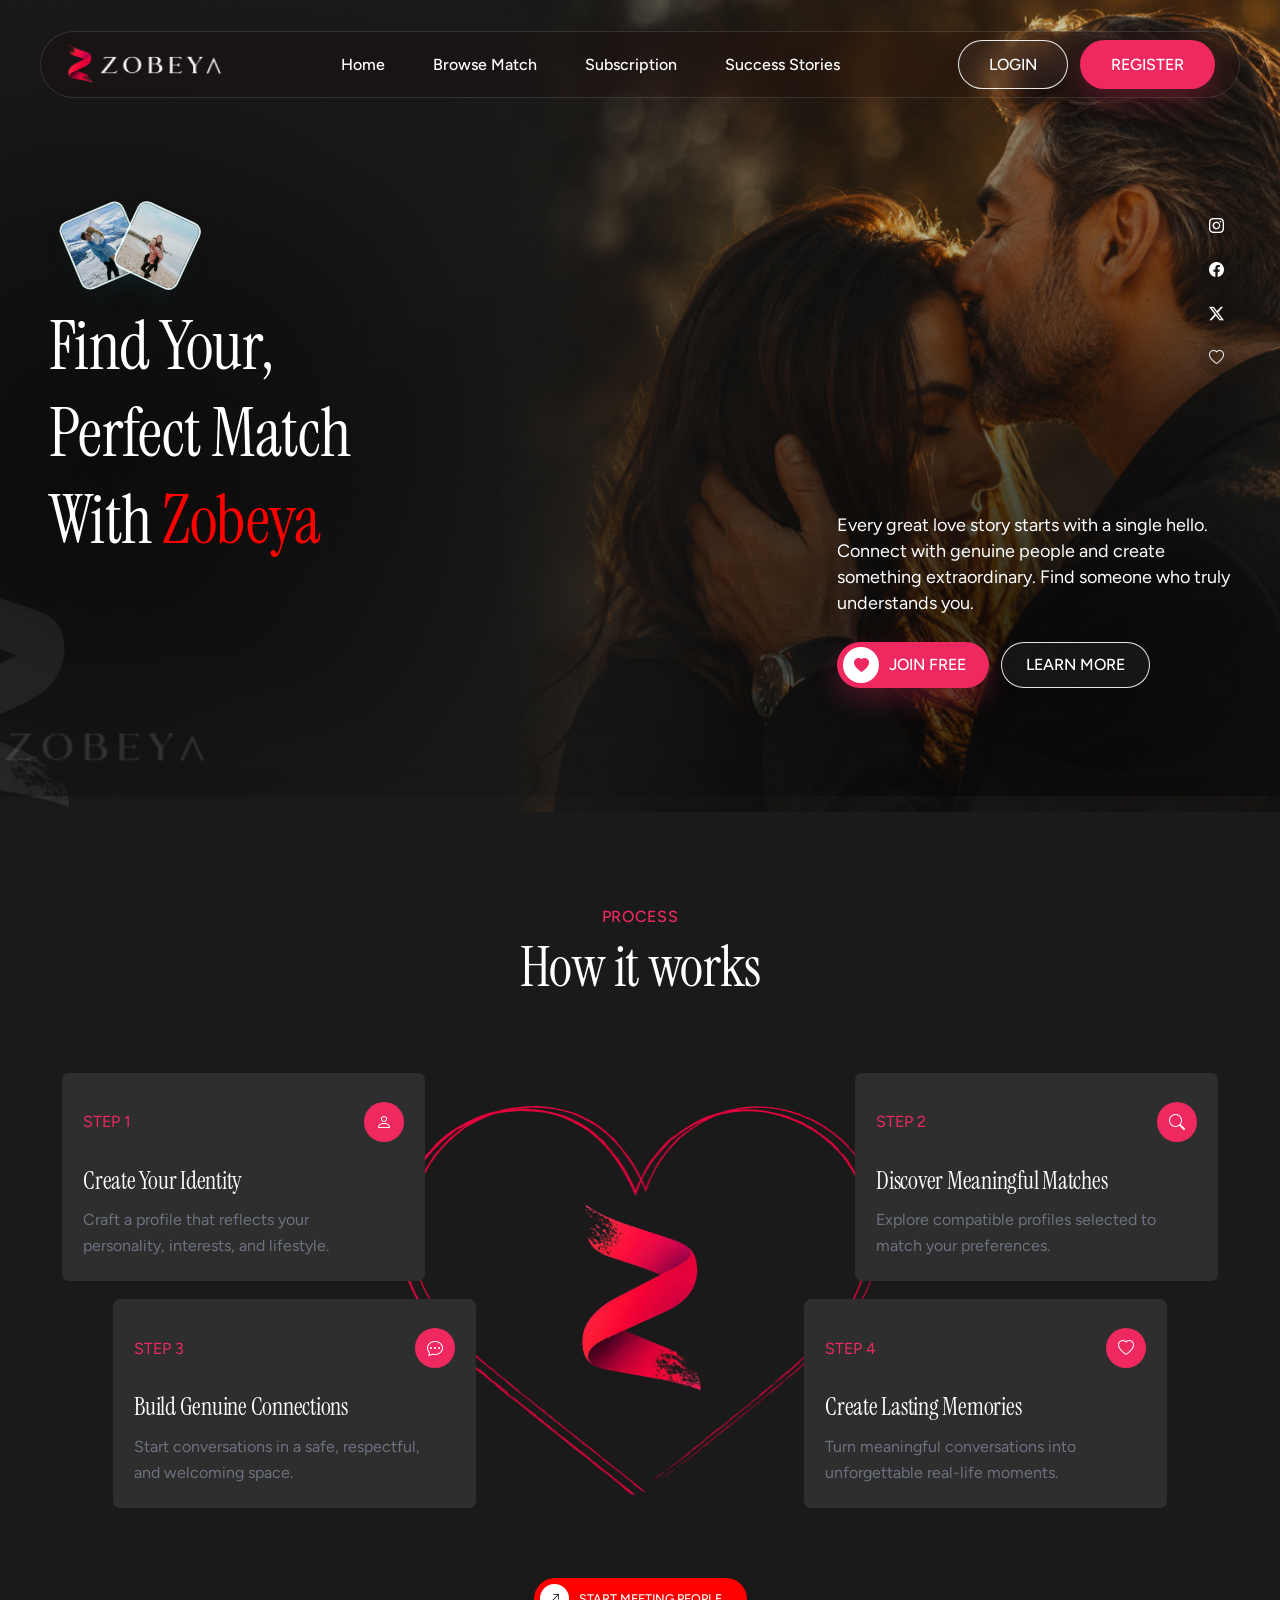
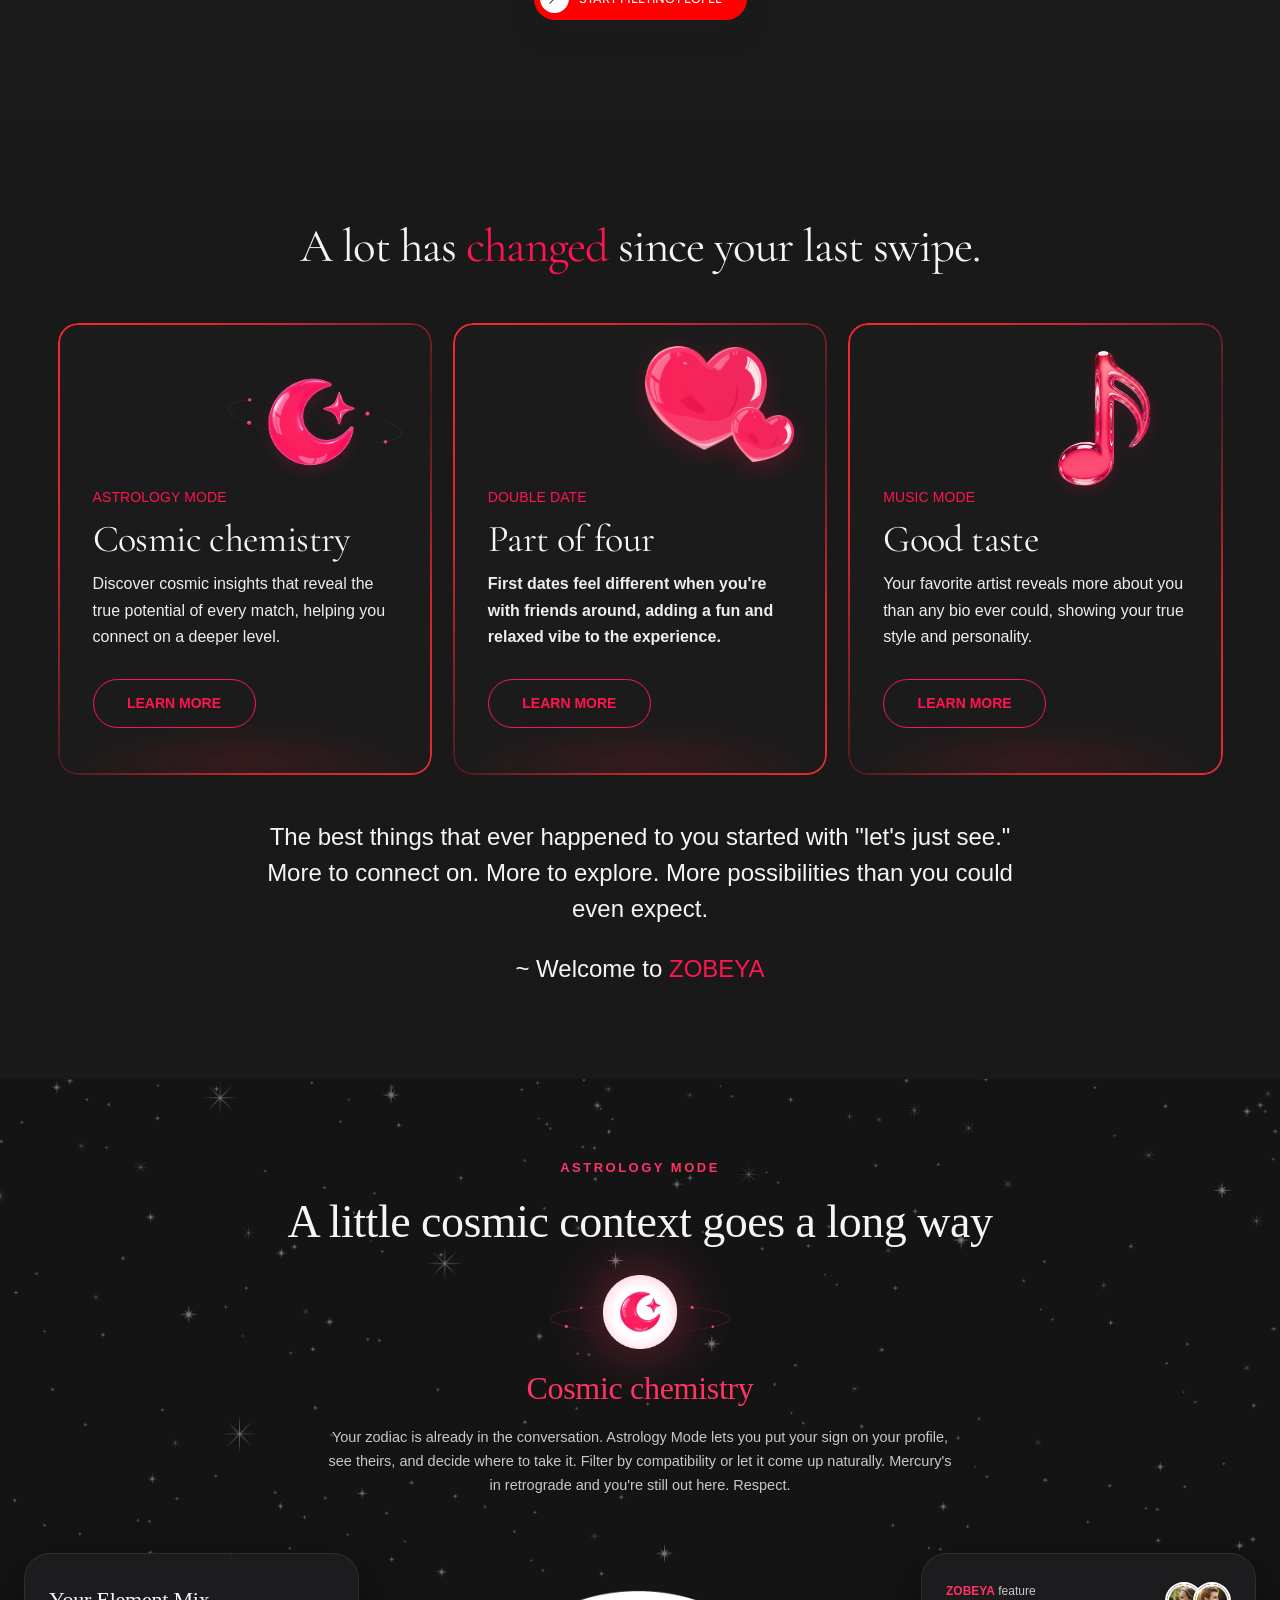
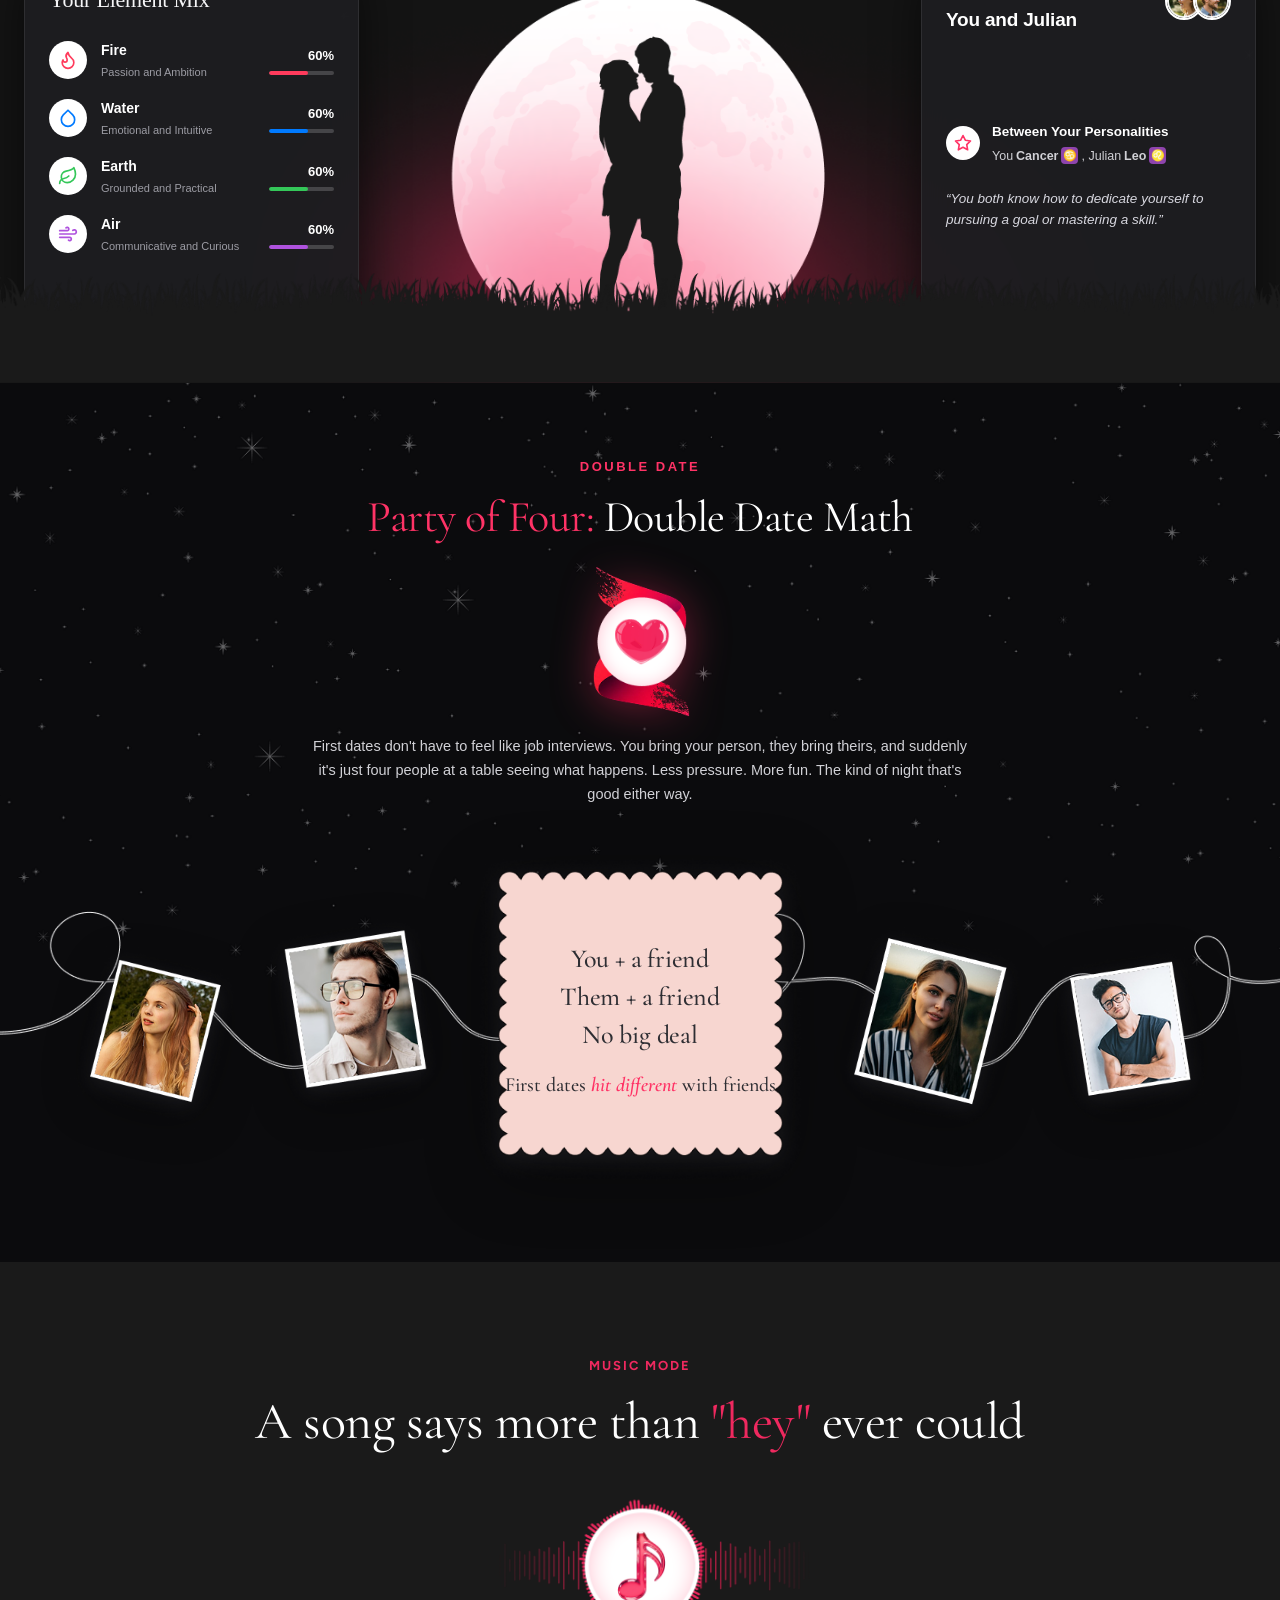
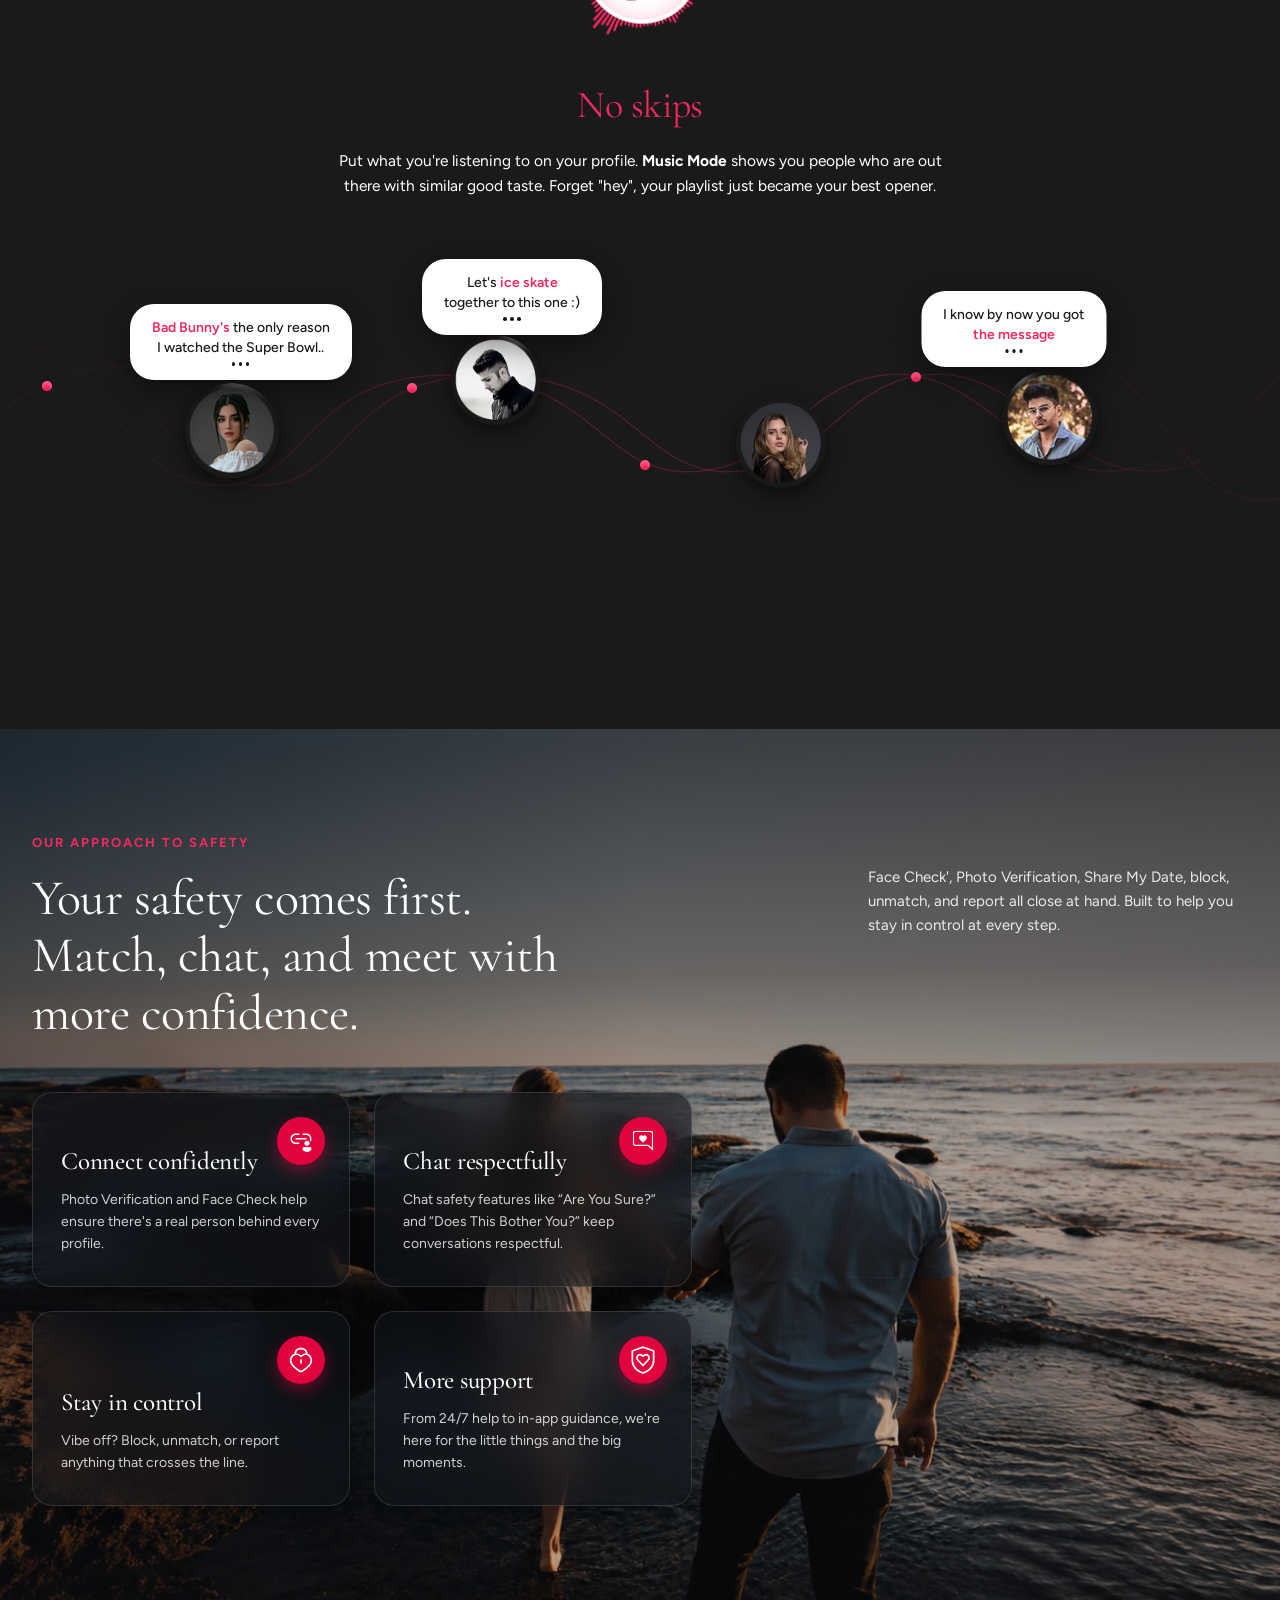
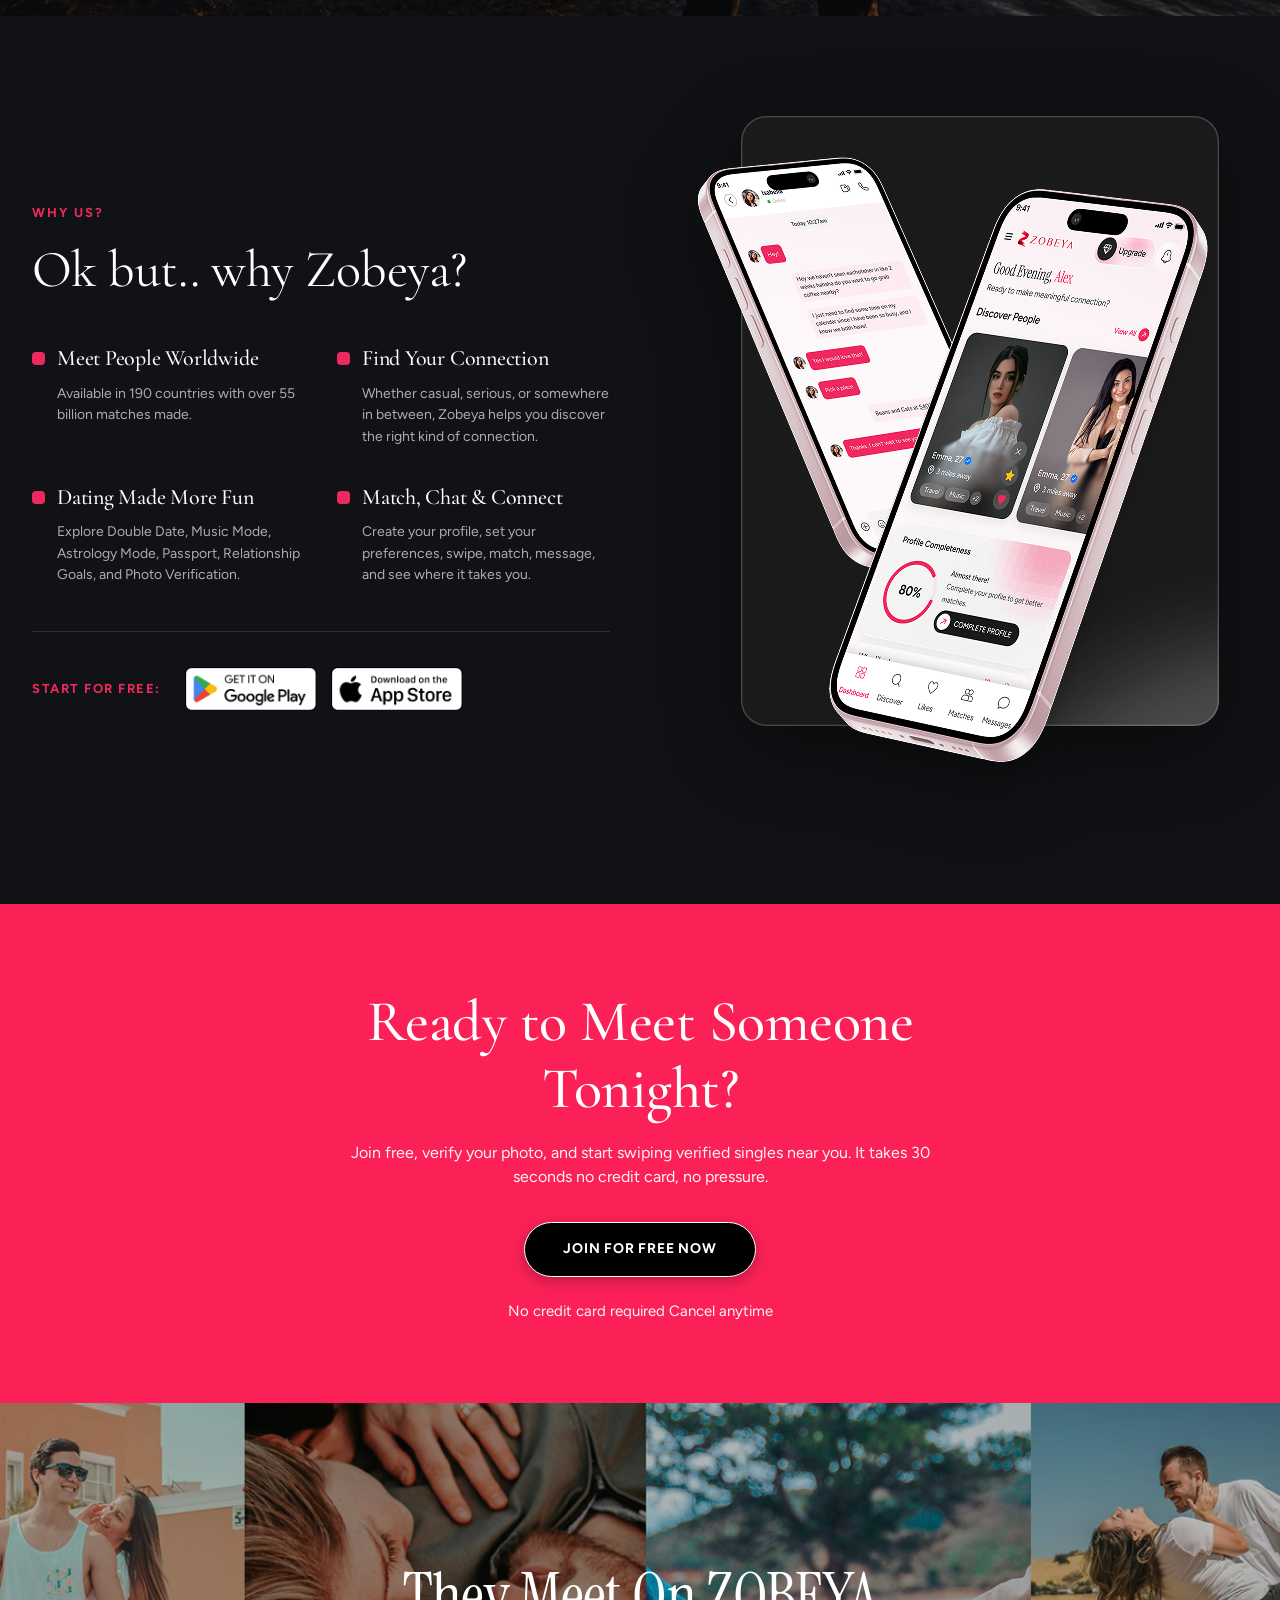
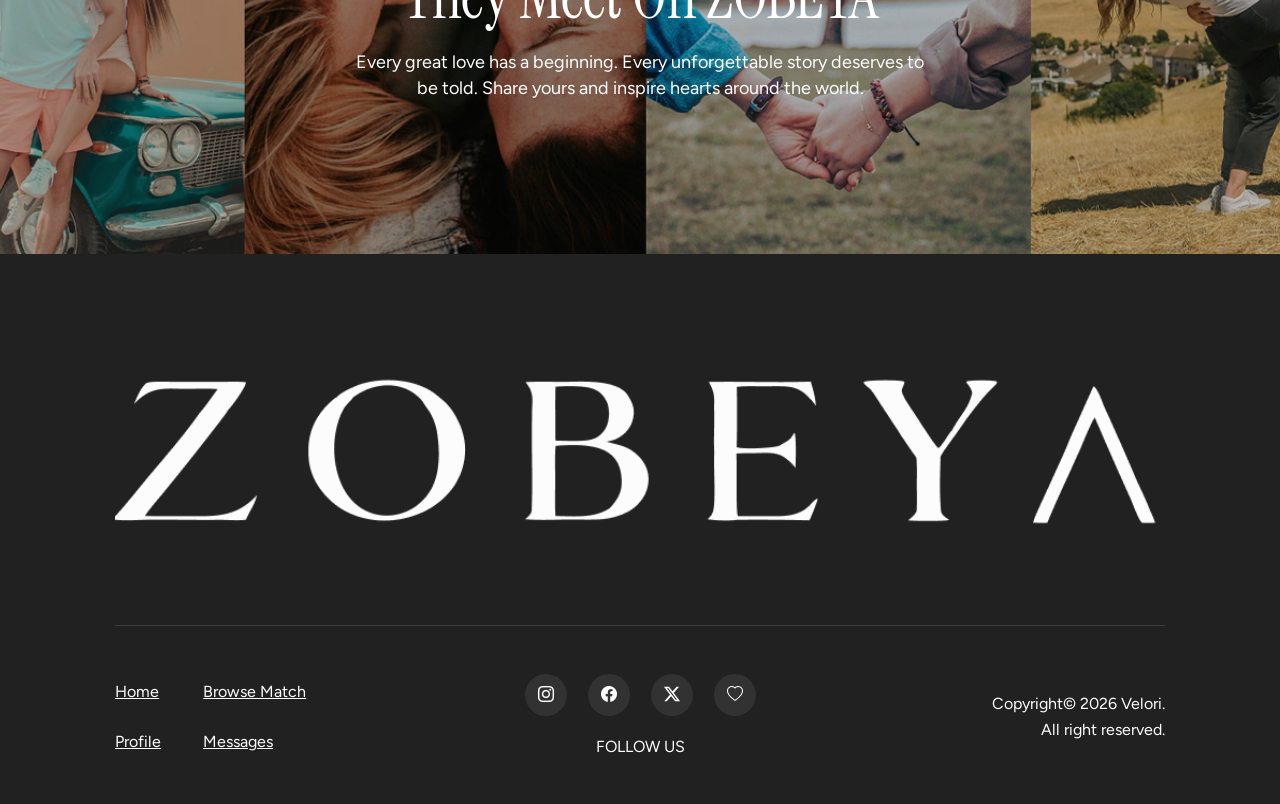
==== index.html @ ca911da8 "How it works update" ====
<!DOCTYPE html>
<html lang="en">

<head>
    <meta charset="UTF-8">
    <meta name="viewport" content="width=device-width, initial-scale=1.0">
    <title>Velori - Millions of Hearts, One Perfect Match</title>
    <link rel="stylesheet" href="assets/plugins/bootstrap-icons/font/bootstrap-icons.min.css">
    <link rel="stylesheet" href="assets/css/style.css">
    <link rel="stylesheet" href="assets/css/responsive.css">
    <link rel="icon" type="image/png" href="assets/images/favicon.png">
    <link rel="preconnect" href="https://fonts.googleapis.com">
    <link rel="preconnect" href="https://fonts.gstatic.com" crossorigin>

    <link href="https://fonts.googleapis.com/css2?family=Cormorant+Garamond:wght@400;500&display=swap" rel="stylesheet">
</head>

<body class="landing-body">
    <main class="landing-page">
        <section class="hero" id="home">
            <div class="hero__intro-banner" aria-hidden="true">
                <img src="assets/images/landing/meet-story-1.png" alt="">
                <img src="assets/images/landing/meet-story-2.png" alt="">
            </div>
            <img class="hero__bg" src="assets/images/landing/hero-main-banner.png" alt="">
            <img class="hero__bg-mobile" src="assets/images/landing/hero-banner-main.png" alt="">
            <div class="hero__shade"></div>

            <header class="nav-shell">
                <a class="brand" href="#home" aria-label="Velori home">
                    <img src="assets/images/icons/velori-logo-white.png" alt="Velori">
                </a>
                <nav class="nav-links" aria-label="Primary navigation">
                    <a href="#home">Home</a>
                    <a href="dashboard.html">Browse Match</a>
                    <a href="profile.html">Subscription</a>
                    <a href="messages.html">Success Stories</a>
                    <a href="login.html" class="mobile-only-link">Login <i
                            class="bi bi-box-arrow-in-right mobile-icon"></i></a>
                </nav>
                <div class="nav-actions">
                    <a class="btn btn--ghost" href="login.html">Login</a>
                    <a class="btn btn--pink" href="register.html">Register</a>
                    <button class="mobile-menu-button" type="button" aria-label="Open menu">
                        <i class="bi bi-list"></i>
                    </button>
                </div>
            </header>

            <div class="hero__polaroids" aria-hidden="true">
                <img class="polaroid polaroid--left" src="assets/images/landing/meet-story-1.png" alt="">
                <img class="polaroid polaroid--right" src="assets/images/landing/meet-story-2.png" alt="">
            </div>

            <img class="hero__watermark" src="assets/images/icons/logo.png" alt="" aria-hidden="true">

            <div class="hero__copy">
                <h1>Find Your,<br> Perfect Match <br>With <span style="color: red;">Zobeya</span></h1>
            </div>

            <div class="hero__intro">
                <p>Every great love story starts with a single hello. Connect with genuine people and create something
                    extraordinary. Find someone who truly understands you.</p>
                <div class="hero__buttons">
                    <a class="btn btn--pink btn--icon" href="register.html">
                        <span><i class="bi bi-heart-fill"></i></span>
                        Join Free
                    </a>
                    <a class="btn btn--ghost" href="#process">Learn More</a>
                </div>
            </div>

            <div class="social-rail" aria-label="Social links">
                <a href="#" aria-label="Instagram"><i class="bi bi-instagram"></i></a>
                <a href="#" aria-label="Facebook"><i class="bi bi-facebook"></i></a>
                <a href="#" aria-label="X"><i class="bi bi-twitter-x"></i></a>
                <a href="#" aria-label="Favorites"><i class="bi bi-heart"></i></a>
            </div>
        </section>

        <section class="process" id="process">
            <div class="section-title">
                <p>Process</p>
                <h2>How it works</h2>
            </div>

            <div class="process-map">
                <img class="process-map__outline" src="assets/images/process-mark-1.png" alt="">
                <img class="process-map__mark" src="assets/images/favicon.png" alt="Velori">

                <article class="step-card step-card--one">
                    <div class="step-card__top">
                        <span>Step 1</span>
                        <i class="bi bi-person"></i>
                    </div>
                    <h3>Create Your Identity</h3>
                    <p>Craft a profile that reflects your personality, interests, and lifestyle.</p>
                </article>

                <article class="step-card step-card--two">
                    <div class="step-card__top">
                        <span>Step 2</span>
                        <i class="bi bi-search"></i>
                    </div>
                    <h3>Discover Meaningful Matches</h3>
                    <p>Explore compatible profiles selected to match your preferences.</p>
                </article>

                <article class="step-card step-card--three">
                    <div class="step-card__top">
                        <span>Step 3</span>
                        <i class="bi bi-chat-dots"></i>
                    </div>
                    <h3>Build Genuine Connections</h3>
                    <p>Start conversations in a safe, respectful, and welcoming space.</p>
                </article>

                <article class="step-card step-card--four">
                    <div class="step-card__top">
                        <span>Step 4</span>
                        <i class="bi bi-heart"></i>
                    </div>
                    <h3>Create Lasting Memories</h3>
                    <p>Turn meaningful conversations into unforgettable real-life moments.</p>
                </article>
            </div>

            <a class="btn btn--dark btn--icon process__cta" href="register.html">
                <span><i class="bi bi-arrow-up-right"></i></span>
                START MEETING PEOPLE
            </a>
        </section>

        <section class="zobeya-changes-section">
            <div class="zobeya-container">

                <h2 class="zobeya-main-title">
                    A lot has <span>changed</span> since your last swipe.
                </h2>

                <div class="zobeya-cards">

                    <!-- CARD 1 -->
                    <div class="zobeya-card">

                        <div class="zobeya-icon">
                            <img src="assets/images/icons/icon-1.png" alt="Astrology">
                        </div>

                        <div class="zobeya-card-content">

                            <div class="zobeya-card-label">
                                ASTROLOGY MODE
                            </div>

                            <h3>Cosmic chemistry</h3>

                            <p>
                                Discover cosmic insights that reveal the
                                true potential of every match, helping
                                you connect on a deeper level.
                            </p>

                            <a href="#" class="zobeya-learn-btn">
                                LEARN MORE
                            </a>

                        </div>
                    </div>


                    <!-- CARD 2 -->
                    <div class="zobeya-card">

                        <div class="zobeya-icon-2">
                            <img src="assets/images/icons/icon-2.png" alt="Double Date" class="heart-main">
                            <img src="assets/images/icons/icon-2.2.png" alt="Double Date" class="heart-small">
                        </div>

                        <div class="zobeya-card-content">

                            <div class="zobeya-card-label">
                                DOUBLE DATE
                            </div>

                            <h3>Part of four</h3>

                            <p class="zobeya-bold-text">
                                First dates feel different when you're
                                with friends around, adding a fun and
                                relaxed vibe to the experience.
                            </p>

                            <a href="#" class="zobeya-learn-btn">
                                LEARN MORE
                            </a>

                        </div>
                    </div>


                    <!-- CARD 3 -->
                    <div class="zobeya-card">

                        <div class="zobeya-icon">
                            <img src="assets/images/icons/icon-3.png" alt="Music Mode">
                        </div>

                        <div class="zobeya-card-content">

                            <div class="zobeya-card-label">
                                MUSIC MODE
                            </div>

                            <h3>Good taste</h3>

                            <p>
                                Your favorite artist reveals more about
                                you than any bio ever could, showing
                                your true style and personality.
                            </p>

                            <a href="#" class="zobeya-learn-btn">
                                LEARN MORE
                            </a>

                        </div>
                    </div>

                </div>


                <div class="zobeya-bottom-content">

                    <p>
                        The best things that ever happened to you started with
                        "let's just see."<br class="zobeya-desktop-break">

                        More to connect on. More to explore. More possibilities
                        than you could<br class="zobeya-desktop-break">

                        even expect.
                    </p>

                    <div class="zobeya-welcome">
                        ~ Welcome to <span>ZOBEYA</span>
                    </div>

                </div>

            </div>
        </section>


        <!-- ================= COSMIC SECTION START ================= -->

        <section class="cosmic-section">
            <div class="cosmic-container">

                <!-- Top Header Area -->
                <div class="cosmic-header">
                    <span class="sub-badge">ASTROLOGY MODE</span>
                    <h2 class="main-title">A little cosmic context goes a long way</h2>

                    <!-- Planet / Moon Icon Centerpiece -->
                    <div class="planet-badge-wrapper">
                        <img src="assets/images/icons/star icon.png" alt="Cosmic Chemistry Moon" class="planet-icon" />
                    </div>

                    <h3 class="highlight-title">Cosmic chemistry</h3>
                    <p class="description">
                        Your zodiac is already in the conversation. Astrology Mode lets you put your sign on your
                        profile, see
                        theirs, and decide where to take it. Filter by compatibility or let it come up naturally.
                        Mercury's in
                        retrograde and you're still out here. Respect.
                    </p>
                </div>

                <!-- Cards Layout: Side by Side on Desktop around the center silhouette background -->
                <div class="cosmic-cards-wrapper">

                    <!-- Left Card: Element Mix -->
                    <div class="cosmic-card element-card">
                        <h4 class="card-title">Your Element Mix</h4>

                        <div class="element-list">
                            <!-- Item: Fire -->
                            <div class="element-item">
                                <div class="icon-box icon-fire">
                                    <svg width="20" height="20" viewBox="0 0 24 24" fill="none" stroke="currentColor"
                                        stroke-width="2" stroke-linecap="round" stroke-linejoin="round">
                                        <path
                                            d="M8.5 14.5A2.5 2.5 0 0 0 11 12c0-1.38-.5-2-1-3-1.072-2.143-.224-4.054 2-6 .5 2.5 2 4.9 4 6.5 2 1.6 3 3.5 3 5.5a7 7 0 1 1-14 0c0-1.153.433-2.294 1-3a2.5 2.5 0 0 0 2.5 2.5z" />
                                    </svg>
                                </div>
                                <div class="element-info">
                                    <span class="element-name">Fire</span>
                                    <span class="element-desc">Passion and Ambition</span>
                                </div>
                                <div class="element-metric">
                                    <span class="metric-val">60%</span>
                                    <div class="progress-bar-bg">
                                        <div class="progress-bar-fill fill-fire" style="width: 60%;"></div>
                                    </div>
                                </div>
                            </div>

                            <!-- Item: Water -->
                            <div class="element-item">
                                <div class="icon-box icon-water">
                                    <svg width="20" height="20" viewBox="0 0 24 24" fill="none" stroke="currentColor"
                                        stroke-width="2" stroke-linecap="round" stroke-linejoin="round">
                                        <path d="M12 2.69l5.66 5.66a8 8 0 1 1-11.31 0z" />
                                    </svg>
                                </div>
                                <div class="element-info">
                                    <span class="element-name">Water</span>
                                    <span class="element-desc">Emotional and Intuitive</span>
                                </div>
                                <div class="element-metric">
                                    <span class="metric-val">60%</span>
                                    <div class="progress-bar-bg">
                                        <div class="progress-bar-fill fill-water" style="width: 60%;"></div>
                                    </div>
                                </div>
                            </div>

                            <!-- Item: Earth -->
                            <div class="element-item">
                                <div class="icon-box icon-earth">
                                    <svg width="20" height="20" viewBox="0 0 24 24" fill="none" stroke="currentColor"
                                        stroke-width="2" stroke-linecap="round" stroke-linejoin="round">
                                        <path
                                            d="M11 20A7 7 0 0 1 9.8 6.1C15.5 5 17 4.48 19 2c1 2 2 4.18 2 8 0 5.5-4.78 10-10 10Z" />
                                        <path d="M2 21c0-3 1.85-5.36 5.08-6C9.5 14.52 12 13 13 12" />
                                    </svg>
                                </div>
                                <div class="element-info">
                                    <span class="element-name">Earth</span>
                                    <span class="element-desc">Grounded and Practical</span>
                                </div>
                                <div class="element-metric">
                                    <span class="metric-val">60%</span>
                                    <div class="progress-bar-bg">
                                        <div class="progress-bar-fill fill-earth" style="width: 60%;"></div>
                                    </div>
                                </div>
                            </div>

                            <!-- Item: Air -->
                            <div class="element-item">
                                <div class="icon-box icon-air">
                                    <svg width="20" height="20" viewBox="0 0 24 24" fill="none" stroke="currentColor"
                                        stroke-width="2" stroke-linecap="round" stroke-linejoin="round">
                                        <path
                                            d="M9.59 4.59A2 2 0 1 1 11 8H2m10.59 11.41A2 2 0 1 0 14 16H2m15.73-8.27A2.5 2.5 0 1 1 19.5 12H2" />
                                    </svg>
                                </div>
                                <div class="element-info">
                                    <span class="element-name">Air</span>
                                    <span class="element-desc">Communicative and Curious</span>
                                </div>
                                <div class="element-metric">
                                    <span class="metric-val">60%</span>
                                    <div class="progress-bar-bg">
                                        <div class="progress-bar-fill fill-air" style="width: 60%;"></div>
                                    </div>
                                </div>
                            </div>
                        </div>
                    </div>

                    <!-- Right Card: Personality Feature -->
                    <div class="cosmic-card personality-card">
                        <div class="card-header-flex">
                            <div>
                                <span class="brand-tag"><span class="highlight-brand">ZOBEYA</span> feature</span>
                                <h4 class="partner-title">You and Julian</h4>
                            </div>
                            <!-- Avatars: Woman on left, Julian on right -->
                            <div class="avatar-group">
                                <img src="assets/images/landing/avatar2.png" alt="User" class="avatar avatar-1" />
                                <img src="assets/images/landing/avatar1.png" alt="Julian" class="avatar avatar-2" />
                            </div>
                        </div>

                        <div class="personality-content">
                            <div class="feature-subheading">
                                <div class="icon-star-badge">
                                    <svg width="18" height="18" viewBox="0 0 24 24" fill="none" stroke="#ff3366"
                                        stroke-width="2.2" stroke-linecap="round" stroke-linejoin="round">
                                        <polygon
                                            points="12 2 15.09 8.26 22 9.27 17 14.14 18.18 21.02 12 17.77 5.82 21.02 7 14.14 2 9.27 8.91 8.26 12 2" />
                                    </svg>
                                </div>
                                <div>
                                    <p class="sub-label">Between Your Personalities</p>
                                    <p class="zodiac-match">You <strong>Cancer</strong> <span
                                            class="zodiac-badge">♋</span>, Julian <strong>Leo</strong> <span
                                            class="zodiac-badge">♌</span></p>
                                </div>
                            </div>

                            <blockquote class="personality-quote">
                                &ldquo;You both know how to dedicate yourself to pursuing a goal or mastering a
                                skill.&rdquo;
                            </blockquote>
                        </div>
                    </div>

                </div>
            </div>

            <!-- Bottom Grass Overlay -->
            <div class="cosmic-bottom-grass" aria-hidden="true">
                <img src="assets/images/landing/astrology-bottom.png" alt="" />
            </div>
        </section>
        <!-- ================= COSMIC SECTION END ================= -->

        <!-- ================= DOUBLE DATE SECTION START ================= -->
        <section class="double-date-section" id="double-date">
            <div class="double-date-container">
                <!-- Top Header Area -->
                <div class="double-date-header">
                    <span class="double-date-badge">DOUBLE DATE</span>
                    <h2 class="double-date-title"><span class="title-pink">Party of Four:</span> <span
                            class="title-white">Double Date Math</span></h2>

                    <!-- Center Heart Icon -->
                    <div class="double-date-icon-wrapper">
                        <img src="assets/images/landing/double-date-images/double date icon.png" alt="Double Date Heart"
                            class="double-date-icon" />
                    </div>

                    <p class="double-date-desc">
                        First dates don't have to feel like job interviews. You bring your person, they bring theirs,
                        and suddenly it's just four people at a table seeing what happens. Less pressure. More fun.
                        The kind of night that's good either way.
                    </p>
                </div>

                <!-- Photos and Scalloped Card Display -->
                <div class="double-date-showcase">
                    <!-- Left Photo 1 (Blonde woman) -->
                    <div class="double-date-photo photo-1">
                        <img src="assets/images/landing/double-date-images/double date profile 1.png"
                            alt="Double Date Profile 1" />
                    </div>

                    <!-- Left Photo 2 (Man with glasses) -->
                    <div class="double-date-photo photo-2">
                        <img src="assets/images/landing/double-date-images/double date profile 2.png"
                            alt="Double Date Profile 2" />
                    </div>

                    <!-- Center Scalloped Card -->
                    <div class="double-date-card-box">
                        <img src="assets/images/landing/double-date-images/double date middle.png"
                            alt="Scalloped Card Background" class="scallop-card-bg" />
                        <div class="scallop-card-content">
                            <p class="math-line">You + a friend</p>
                            <p class="math-line">Them + a friend</p>
                            <p class="math-line math-highlight">No big deal</p>
                            <p class="math-footer">First dates <span class="hit-different">hit different</span> with
                                friends</p>
                        </div>
                    </div>

                    <!-- Right Photo 3 (Brunette woman) -->
                    <div class="double-date-photo photo-3">
                        <img src="assets/images/landing/double-date-images/double date profile 3.png"
                            alt="Double Date Profile 3" />
                    </div>

                    <!-- Right Photo 4 (Man in black shirt) -->
                    <div class="double-date-photo photo-4">
                        <img src="assets/images/landing/double-date-images/double date profile 4.png"
                            alt="Double Date Profile 4" />
                    </div>
                </div>
            </div>
        </section>
        <!-- ================= DOUBLE DATE SECTION END ================= -->

        <!-- ================= MUSIC MODE SECTION START ================= -->
        <section class="music-mode-section" id="music-mode">
            <div class="music-mode-container">
                <!-- Top Header Area -->
                <div class="music-mode-header">
                    <span class="music-mode-badge">MUSIC MODE</span>
                    <h2 class="music-mode-title">A song says more than <span class="title-pink">"hey"</span> ever could
                    </h2>

                    <!-- Music Equalizer / Icon -->
                    <div class="music-mode-icon-wrapper">
                        <img src="assets/images/landing/music/music icon.png" alt="Music Mode"
                            class="music-mode-icon" />
                    </div>

                    <h3 class="music-mode-subtitle">No skips</h3>
                    <p class="music-mode-desc">
                        Put what you're listening to on your profile. <strong>Music Mode</strong> shows you people who
                        are out there with similar good taste. Forget "hey", your playlist just became your best opener.
                    </p>
                </div>

                <!-- Showcase Area (Wavy Line, Avatars & Speech Cards) -->
                <div class="music-mode-showcase">
                    <!-- Mobile SVG Wavy Lines (displayed on mobile) -->
                    <div class="music-mode-mobile-wave" aria-hidden="true">
                        <svg viewBox="0 0 430 140" fill="none" preserveAspectRatio="none">
                            <path
                                d="M-20,95 C 20,135 45,115 65,100 C 90,80 110,75 125,75 C 150,75 175,95 205,95 C 235,95 245,118 260,118 C 280,118 295,95 330,85 C 365,75 395,78 450,95"
                                stroke="rgba(230, 46, 92, 0.4)" stroke-width="1.5" />
                            <path
                                d="M-20,80 C 15,65 50,85 75,105 C 105,125 130,85 160,80 C 185,75 200,98 220,105 C 240,112 250,122 265,122 C 290,122 315,70 350,75 C 385,80 405,95 450,95"
                                stroke="rgba(230, 46, 92, 0.75)" stroke-width="1.5" />
                            <circle cx="125" cy="75" r="4" fill="#ef295f" filter="drop-shadow(0 0 5px #ef295f)" />
                            <circle cx="260" cy="118" r="4" fill="#ef295f" filter="drop-shadow(0 0 5px #ef295f)" />
                            <circle cx="410" cy="75" r="4" fill="#ef295f" filter="drop-shadow(0 0 5px #ef295f)" />
                        </svg>
                    </div>

                    <!-- Card 1 (Bad Bunny) -->
                    <div class="music-card card-1">
                        <p class="card-text"><span class="text-pink">Bad Bunny's</span> the only reason<br>I watched the
                            Super Bowl..</p>
                        <div class="card-dots"><span></span><span></span><span></span></div>
                    </div>

                    <!-- Card 2 (Ice skate - desktop only) -->
                    <div class="music-card card-2">
                        <p class="card-text">Let's <span class="text-pink">ice skate</span><br>together to this one :)
                        </p>
                        <div class="card-dots"><span></span><span></span><span></span></div>
                    </div>

                    <!-- Card 3 (The message) -->
                    <div class="music-card card-3">
                        <p class="card-text">I know by now you got<br><span class="text-pink">the message</span></p>
                        <div class="card-dots"><span></span><span></span><span></span></div>
                    </div>

                    <!-- Profile 1 (Woman in white top) -->
                    <div class="music-avatar avatar-1">
                        <img src="assets/images/landing/music/music profile 1.png" alt="Music Profile 1" />
                    </div>

                    <!-- Profile 2 (Man looking down) -->
                    <div class="music-avatar avatar-2">
                        <img src="assets/images/landing/music/music profile 2.png" alt="Music Profile 2" />
                    </div>

                    <!-- Profile 3 (Blonde woman) -->
                    <div class="music-avatar avatar-3">
                        <img src="assets/images/landing/music/music profile 3.png" alt="Music Profile 3" />
                    </div>

                    <!-- Profile 4 (Man with glasses) -->
                    <div class="music-avatar avatar-4">
                        <img src="assets/images/landing/music/music profile 4.png" alt="Music Profile 4" />
                    </div>
                </div>
            </div>
        </section>
        <!-- ================= MUSIC MODE SECTION END ================= -->

        <!-- ================= SAFETY SECTION START ================= -->
        <section class="safety-section" id="safety">
            <div class="safety-container">
                <!-- Safety Header -->
                <div class="safety-header">
                    <div class="safety-header-left">
                        <span class="safety-badge">OUR APPROACH TO SAFETY</span>
                        <h2 class="safety-title">Your safety comes first.<br>Match, chat, and meet with<br>more
                            confidence.</h2>
                    </div>
                    <div class="safety-header-right">
                        <p class="safety-header-desc">
                            Face Check', Photo Verification, Share My Date, block, unmatch, and report all close at
                            hand. Built to help you stay in control at every step.
                        </p>
                    </div>
                </div>

                <!-- Safety Cards Grid -->
                <div class="safety-grid">
                    <!-- Card 1 -->
                    <div class="safety-card">
                        <div class="safety-card-icon" aria-hidden="true">
                            <img src="assets/images/landing/safety-icon-1.svg" alt="Connect Confidently Icon" />
                        </div>
                        <h3 class="safety-card-title">Connect confidently</h3>
                        <p class="safety-card-desc">Photo Verification and Face Check help ensure there's a real person
                            behind every profile.</p>
                    </div>

                    <!-- Card 2 -->
                    <div class="safety-card">
                        <div class="safety-card-icon" aria-hidden="true">
                            <img src="assets/images/landing/safety-icon-2.svg" alt="Chat Respectfully Icon" />
                        </div>
                        <h3 class="safety-card-title">Chat respectfully</h3>
                        <p class="safety-card-desc">Chat safety features like “Are You Sure?” and “Does This Bother
                            You?” keep conversations respectful.</p>
                    </div>

                    <!-- Card 3 -->
                    <div class="safety-card">
                        <div class="safety-card-icon" aria-hidden="true">
                            <img src="assets/images/landing/safety-icon-3.svg" alt="Stay In Control Icon" />
                        </div>
                        <h3 class="safety-card-title">Stay in control</h3>
                        <p class="safety-card-desc">Vibe off? Block, unmatch, or report anything that crosses the line.
                        </p>
                    </div>

                    <!-- Card 4 -->
                    <div class="safety-card">
                        <div class="safety-card-icon" aria-hidden="true">
                            <img src="assets/images/landing/safety-icon-4.svg" alt="More Support Icon" />
                        </div>
                        <h3 class="safety-card-title">More support</h3>
                        <p class="safety-card-desc">From 24/7 help to in-app guidance, we're here for the little things
                            and the big moments.</p>
                    </div>
                </div>
            </div>
        </section>
        <!-- ================= SAFETY SECTION END ================= -->

        <!-- ================= WHY ZOBEYA SECTION START ================= -->
        <section class="why-zobeya-section" id="why-zobeya">
            <div class="why-zobeya-container">
                <!-- Left Content Column -->
                <div class="why-zobeya-content">
                    <span class="why-zobeya-badge">WHY US?</span>
                    <h2 class="why-zobeya-title">Ok but.. why Zobeya?</h2>

                    <!-- Features Grid (2x2 on desktop, 1 col on mobile) -->
                    <div class="why-zobeya-grid">
                        <!-- Feature 1 -->
                        <div class="why-zobeya-item">
                            <div class="why-zobeya-item-header">
                                <span class="why-bullet"></span>
                                <h3 class="why-item-title">Meet People Worldwide</h3>
                            </div>
                            <p class="why-item-desc">Available in 190 countries with over 55 billion matches made.</p>
                        </div>

                        <!-- Feature 2 -->
                        <div class="why-zobeya-item">
                            <div class="why-zobeya-item-header">
                                <span class="why-bullet"></span>
                                <h3 class="why-item-title">Find Your Connection</h3>
                            </div>
                            <p class="why-item-desc">Whether casual, serious, or somewhere in between, Zobeya helps you
                                discover the right kind of connection.</p>
                        </div>

                        <!-- Feature 3 -->
                        <div class="why-zobeya-item">
                            <div class="why-zobeya-item-header">
                                <span class="why-bullet"></span>
                                <h3 class="why-item-title">Dating Made More Fun</h3>
                            </div>
                            <p class="why-item-desc">Explore Double Date, Music Mode, Astrology Mode, Passport,
                                Relationship Goals, and Photo Verification.</p>
                        </div>

                        <!-- Feature 4 -->
                        <div class="why-zobeya-item">
                            <div class="why-zobeya-item-header">
                                <span class="why-bullet"></span>
                                <h3 class="why-item-title">Match, Chat & Connect</h3>
                            </div>
                            <p class="why-item-desc">Create your profile, set your preferences, swipe, match, message,
                                and see where it takes you.</p>
                        </div>
                    </div>

                    <!-- Divider Line -->
                    <div class="why-zobeya-divider"></div>

                    <!-- App Download Action Area -->
                    <div class="why-zobeya-download">
                        <span class="download-label">START FOR FREE:</span>
                        <div class="download-buttons">
                            <a href="#" class="store-btn" aria-label="Get it on Google Play">
                                <img src="assets/images/landing/Store download button.png"
                                    alt="Get it on Google Play" />
                            </a>
                            <a href="#" class="store-btn" aria-label="Download on the App Store">
                                <img src="assets/images/landing/Store download button (2).png"
                                    alt="Download on the App Store" />
                            </a>
                        </div>
                    </div>
                </div>

                <!-- Right Visual Column (Phones) -->
                <div class="why-zobeya-visual">
                    <img src="assets/images/landing/Why ZOBEYA right side image main.png" alt="Zobeya App Experience"
                        class="why-main-img" />
                </div>
            </div>
        </section>
        <!-- ================= WHY ZOBEYA SECTION END ================= -->

        <!-- ================= READY TO MEET SECTION START ================= -->
        <section class="ready-section">
            <div class="ready-container">
                <h2 class="ready-title">Ready to Meet Someone Tonight?</h2>
                <p class="ready-subtitle">
                    Join free, verify your photo, and start swiping verified singles near you. It takes 30 seconds no
                    credit card, no pressure.
                </p>
                <a href="register.html" class="ready-cta-btn">JOIN FOR FREE NOW</a>
                <p class="ready-footnote">No credit card required Cancel anytime</p>
            </div>
        </section>
        <!-- ================= READY TO MEET SECTION END ================= -->

        <section class="story-banner">
            <div class="story-banner__image story-banner__image--one"></div>
            <div class="story-banner__image story-banner__image--two"></div>
            <div class="story-banner__image story-banner__image--three"></div>
            <div class="story-banner__image story-banner__image--four"></div>
            <div class="story-banner__content">
                <h2>They Meet On ZOBEYA</h2>
                <p>Every great love has a beginning. Every unforgettable story deserves to be told. Share yours and
                    inspire hearts around the world.</p>
            </div>
        </section>

        <footer class="footer">
            <img class="footer__logo" src="assets/images/footer.png" alt="Velori">
            <div class="footer__bottom">
                <nav class="footer__links">
                    <a href="#home">Home</a>
                    <a href="#process">Browse Match</a>
                    <a href="profile.html">Profile</a>
                    <a href="messages.html">Messages</a>
                </nav>
                <div class="footer__social">
                    <div>
                        <a href="#" aria-label="Instagram"><i class="bi bi-instagram"></i></a>
                        <a href="#" aria-label="Facebook"><i class="bi bi-facebook"></i></a>
                        <a href="#" aria-label="X"><i class="bi bi-twitter-x"></i></a>
                        <a href="#" aria-label="Favorites"><i class="bi bi-heart"></i></a>
                    </div>
                    <p>Follow Us</p>
                </div>
                <p class="copyright">Copyright&copy; <span id="currentYear">2025</span> Velori.<br>All right reserved.
                </p>
            </div>
        </footer>
    </main>
    <script src="assets/js/jquery.min.js"></script>
    <script src="assets/js/main.js"></script>
</body>

</html>
---- assets/css/style.css ----
/* ==========================================================================
   VELORI - Complete Application Design System & Desktop Layouts
   Exact Tokens & Styles Matching Desktop Figma Specifications
   ========================================================================== */
@import url("https://fonts.googleapis.com/css2?family=Figtree:wght@300;400;500;600;700;800&family=Instrument+Serif:ital@0;1&display=swap");

:root {
  /* Brand Colors */
  --primary-color: #ef295f;
  --primary-hover: #d41f51;
  --primary-gradient: linear-gradient(135deg, #ef295f 0%, #d41f51 100%);
  --primary-light: #fff0f3;
  --primary-soft: #fde8ec;

  /* Neutrals & Dark Shades */
  --dark-color: #212121;
  --dark-card: #21242b;
  --dark-bg: #1a1a1a;
  --text-main: #181a1f;
  --text-muted: #6c727f;
  --text-light: #9ea3b0;
  --border-color: #eceef2;
  --bg-light: #fef7f9;
  --bg-white: #ffffff;
  --page-bg-inner: #fcf5f7;
  --light-pink-bg: #f4dde4;
  --muted-gray: #b8b6b6;
  --placeholder: #706d6d;
  --light-text: #eeeeee;
  --chat-bubble-user: #f0f4f8;
  --divider: #dbdbdb;
  --input-border: #f4f2f3;
  --tag-bg: #f5f5f5;

  /* Accents & Status */
  --accent-yellow: #ffa800;
  --verified-blue: #1877f2;
  --online-green: #10b981;
  --danger-color: #ff3b30;

  /* Typography */
  --font-heading: "Instrument Serif", serif;
  --font-body: "Figtree", sans-serif;

  /* Shadows & Radii */
  --radius-sm: 8px;
  --radius-md: 14px;
  --radius-lg: 20px;
  --radius-xl: 26px;
  --radius-pill: 100px;
  --radius-circle: 75px;
  --radius-card: 19px;
  --radius-nav: 23px;
  --radius-input: 8px;
  --radius-popup: 45px;
  --radius-tag: 54px;

  --shadow-sm: 0 4px 12px rgba(0, 0, 0, 0.03);
  --shadow-md: 0 8px 24px rgba(149, 157, 165, 0.2);
  --shadow-lg: 0 16px 40px rgba(0, 0, 0, 0.08);
  --shadow-pink: 0 10px 25px rgba(255, 51, 102, 0.35);

  --transition: all 0.3s cubic-bezier(0.4, 0, 0.2, 1);
}

/* Base Styles */
* {
  margin: 0;
  padding: 0;
  box-sizing: border-box;
  scrollbar-width: none;
  -ms-overflow-style: none;
}

*::-webkit-scrollbar {
  display: none;
}

body {
  font-family: var(--font-body);
  color: var(--text-main);
  background-color: var(--bg-light);
  line-height: 1.6;
  -webkit-font-smoothing: antialiased;
  overflow-x: hidden;
}

h1,
h2,
h3,
h4,
h5,
h6,
.font-serif {
  font-family: var(--font-heading);
  color: var(--dark-color);
  letter-spacing: -0.01em;
}

.text-rose {
  color: var(--primary-color) !important;
}

[class^="ri-"],
[class*=" ri-"] {
  font-size: 20px;
  color: inherit;
}

a {
  color: inherit;
  text-decoration: none;
  transition: var(--transition);
}

img {
  max-width: 100%;
  height: auto;
  display: block;
}

/* ==========================================================================
   Global Buttons & Icons
   ========================================================================== */
.btn-velori-primary {
  background: var(--primary-color);
  color: #ffffff !important;
  font-weight: 600;
  font-size: 14px;
  letter-spacing: 0.5px;
  border-radius: var(--radius-pill);
  padding: 12px 30px;
  border: 1px solid transparent;
  display: inline-flex;
  align-items: center;
  justify-content: center;
  gap: 10px;
  transition: var(--transition);
  text-transform: uppercase;
}

.btn-velori-primary:hover {
  background: var(--primary-hover);
  box-shadow: var(--shadow-pink);
  transform: translateY(-2px);
}

.btn-velori-dark {
  background: var(--dark-color);
  color: #ffffff !important;
  font-weight: 600;
  font-size: 14px;
  border-radius: var(--radius-pill);
  padding: 12px 28px;
  border: 1px solid transparent;
  display: inline-flex;
  align-items: center;
  justify-content: center;
  gap: 8px;
  transition: var(--transition);
}

/* Validation Styles */
.is-invalid {
  border-color: var(--danger-color) !important;
}

.error-msg {
  color: var(--danger-color);
  font-size: 13px;
  margin-top: 4px;
  display: none;
}

.btn-velori-dark:hover {
  background: #000000;
  transform: translateY(-2px);
}

.btn-velori-outline {
  background: rgba(255, 255, 255, 0.1);
  backdrop-filter: blur(8px);
  color: #ffffff !important;
  border: 1px solid rgba(255, 255, 255, 0.4);
  font-weight: 600;
  font-size: 14px;
  letter-spacing: 0.5px;
  border-radius: var(--radius-pill);
  padding: 12px 30px;
  text-transform: uppercase;
  display: inline-flex;
  align-items: center;
  justify-content: center;
  transition: var(--transition);
}

.btn-velori-outline:hover {
  background: rgba(255, 255, 255, 0.25);
  border-color: #ffffff;
  transform: translateY(-2px);
}

.btn-white {
  background: #ffffff;
  color: var(--dark-color) !important;
  font-weight: 600;
  font-size: 14px;
  letter-spacing: 0.5px;
  border-radius: var(--radius-pill);
  padding: 12px 30px;
  border: 1px solid transparent;
  text-transform: uppercase;
  display: inline-flex;
  align-items: center;
  justify-content: center;
  transition: var(--transition);
}

.btn-white:hover {
  background: #f8f9fa;
  transform: translateY(-2px);
}

/* Icon Buttons */
.icon-circle-white {
  width: 24px;
  height: 24px;
  border-radius: 50%;
  background: #ffffff;
  color: var(--primary-color);
  display: inline-flex;
  align-items: center;
  justify-content: center;
  font-size: 12px;
}

.icon-circle-pink {
  width: 24px;
  height: 24px;
  border-radius: 50%;
  background: var(--primary-color);
  color: #ffffff;
  display: inline-flex;
  align-items: center;
  justify-content: center;
  font-size: 12px;
}

.icon-circle-white-arrow {
  width: 28px;
  height: 28px;
  border-radius: 50%;
  background: #ffffff;
  color: var(--dark-color);
  display: inline-flex;
  align-items: center;
  justify-content: center;
  font-size: 12px;
}

.link-view-all {
  color: var(--primary-color);
  font-size: 14px;
  font-weight: 600;
  display: inline-flex;
  align-items: center;
  gap: 8px;
}

.link-view-all .icon-circle-pink {
  font-size: 10px;
}

/* ==========================================================================
   Landing Header
   ========================================================================== */
.landing-header {
  position: absolute;
  top: 0;
  left: 0;
  width: 100%;
  z-index: 1000;
  padding: 24px 0 0 0;
  transition: var(--transition);
  background: linear-gradient(180deg,
      rgba(0, 0, 0, 0.6) 0%,
      rgba(0, 0, 0, 0) 100%);
  border-bottom: 1px solid rgba(255, 255, 255, 0.15);
}

.landing-header.scrolled {
  position: fixed;
  background: rgba(24, 26, 31, 0.92);
  backdrop-filter: blur(16px);
  padding: 14px 0;
  box-shadow: 0 4px 20px rgba(0, 0, 0, 0.2);
}

.brand-logo-img {
  height: 38px;
  width: auto;
}

.nav-link-custom {
  color: rgba(255, 255, 255, 0.85);
  font-weight: 500;
  font-size: 15px;
  padding: 8px 16px !important;
  position: relative;
  transition: var(--transition);
}

.nav-link-custom:hover,
.nav-link-custom.active {
  color: #ffffff !important;
}

/* ==========================================================================
   Hero Section
   ========================================================================== */
.hero-section {
  position: relative;
  min-height: 100vh;
  background: url("../images/landing/hero-banner.png") no-repeat center center / cover;
  padding: 280px 0 100px;
  overflow: hidden;
}

/* Fallback if hero-banner.png doesn't exist, we use a gradient */
.hero-section::before {
  content: "";
  position: absolute;
  inset: 0;
  background: linear-gradient(135deg,
      rgba(16, 172, 187, 0.6) 0%,
      rgba(232, 49, 91, 0.4) 100%);
  z-index: 1;
}

.hero-overlay {
  position: absolute;
  inset: 0;
  background: linear-gradient(180deg,
      rgba(0, 0, 0, 0.2) 0%,
      rgba(0, 0, 0, 0.5) 100%);
  z-index: 1;
}

.hero-content {
  position: relative;
  z-index: 2;
}

.hero-card-badge {
  margin-bottom: 24px;
  animation: floatAnim 4s ease-in-out infinite;
}

@keyframes floatAnim {

  0%,
  100% {
    transform: translateY(0px);
  }

  50% {
    transform: translateY(-8px);
  }
}

.hero-title {
  font-size: 64px;
  font-weight: 700;
  line-height: 1.15;
  color: #ffffff;
  margin-bottom: 24px;
  text-shadow: 0 4px 15px rgba(0, 0, 0, 0.3);
}

.hero-desc {
  font-size: 16px;
  color: rgba(255, 255, 255, 0.9);
  max-width: 480px;
  line-height: 1.7;
  margin-bottom: 36px;
  text-shadow: 0 2px 10px rgba(0, 0, 0, 0.25);
  font-family: var(--font-body);
}

.hero-btn-group {
  display: flex;
  align-items: center;
  gap: 16px;
  flex-wrap: wrap;
}

.hero-social-sidebar {
  position: absolute;
  right: 40px;
  top: 50%;
  transform: translateY(-50%);
  z-index: 10;
  display: flex;
  flex-direction: column;
  gap: 14px;
}

.social-circle-btn {
  width: 40px;
  height: 40px;
  border-radius: 50%;
  background: rgba(255, 255, 255, 0.2);
  backdrop-filter: blur(10px);
  border: 1px solid rgba(255, 255, 255, 0.3);
  color: #ffffff;
  display: flex;
  align-items: center;
  justify-content: center;
  font-size: 14px;
  transition: var(--transition);
}

.social-circle-btn:hover {
  background: var(--primary-color);
  border-color: var(--primary-color);
  color: #ffffff;
  transform: scale(1.1);
}

/* ==========================================================================
   Landing Layout Helpers & Polaroids
   ========================================================================== */
.landing-container {
  max-width: 1440px;
  margin: 0 auto;
  padding: 0 5%;
  position: relative;
}

.header-inner {
  display: flex;
  justify-content: space-between;
  align-items: center;
}

.nav-links {
  display: flex;
  gap: 32px;
}

.nav-actions {
  display: flex;
  align-items: center;
  gap: 16px;
}

.nav-link-login {
  color: white;
  font-weight: 500;
  font-size: 16px;
  padding: 12px 20px;
}

.mobile-nav-toggle {
  display: none;
  background: transparent;
  border: none;
  color: white;
  font-size: 24px;
  cursor: pointer;
}

.hero-content-wrapper {
  position: relative;
  z-index: 2;
  padding-top: 150px;
}

.hero-polaroids {
  position: absolute;
  top: 0;
  left: 0;
  width: 100%;
  height: 100%;
  pointer-events: none;
  z-index: 1;
}

.polaroid-left {
  position: absolute;
  left: 8%;
  top: 15%;
  width: 20%;
  max-width: 280px;
  transform: rotate(-12deg);
}

.polaroid-right {
  position: absolute;
  right: 12%;
  top: 25%;
  width: 22%;
  max-width: 320px;
  transform: rotate(8deg);
}

/* ==========================================================================
   APP & DASHBOARD LAYOUT
   ========================================================================== */
.app-wrapper {
  display: flex;
  min-height: 100vh;
  background-color: var(--bg-light);
}

/* Dashboard background gradient glow */
.app-wrapper::before {
  content: "";
  position: fixed;
  top: -100px;
  right: -100px;
  width: 800px;
  height: 800px;
  background: radial-gradient(circle,
      rgba(255, 240, 243, 1) 0%,
      rgba(253, 232, 236, 0.8) 40%,
      rgba(251, 249, 250, 0) 70%);
  z-index: 0;
  pointer-events: none;
}

.app-sidebar {
  width: 250px;
  background: #ffffff;
  border-right: 1px solid var(--border-color);
  display: flex;
  flex-direction: column;
  position: fixed;
  top: 0;
  bottom: 0;
  left: 0;
  z-index: 1020;
  padding: 28px 18px;
  transition: var(--transition);
}

.sidebar-brand {
  padding: 0 10px 24px;
  margin-bottom: 8px;
  border-bottom: 1px solid var(--border-color);
}

.sidebar-menu-section {
  margin-bottom: 24px;
}

.sidebar-heading {
  font-size: 11px;
  font-weight: 700;
  letter-spacing: 1.5px;
  color: var(--text-light);
  text-transform: uppercase;
  padding: 0 12px;
  margin-bottom: 12px;
  display: block;
}

.sidebar-nav-list {
  display: flex;
  flex-direction: column;
  gap: 6px;
}

.sidebar-nav-link {
  display: flex;
  align-items: center;
  gap: 14px;
  padding: 11px 16px;
  color: var(--text-muted);
  font-size: 14.5px;
  font-weight: 600;
  border-radius: var(--radius-md);
  transition: var(--transition);
  position: relative;
  overflow: hidden;
}

.sidebar-nav-link i {
  font-size: 18px;
  width: 20px;
  text-align: center;
}

.sidebar-nav-link:hover {
  color: var(--primary-color);
  background: var(--primary-soft);
}

.sidebar-nav-link.active {
  color: var(--primary-color);
  background: var(--primary-soft);
  font-weight: 700;
}

.sidebar-nav-link.active::before {
  content: "";
  position: absolute;
  left: 0;
  top: 6px;
  bottom: 6px;
  width: 4px;
  background: var(--primary-color);
  border-radius: 0 4px 4px 0;
}

.sidebar-badge {
  margin-left: auto;
  background: var(--primary-color);
  color: #ffffff;
  font-size: 11px;
  font-weight: 700;
  padding: 2px 8px;
  border-radius: var(--radius-pill);
}

/* Premium Card with specific pattern background */
.sidebar-promo-card {
  margin-top: auto;
  background: linear-gradient(145deg, #fff0f3 0%, #fde3e8 100%);
  border-radius: var(--radius-lg);
  padding: 24px 16px;
  text-align: center;
  position: relative;
  overflow: hidden;
  border: 1px solid transparent;
}

/* Abstract pattern for premium card */
.sidebar-promo-card::before {
  content: "";
  position: absolute;
  top: -20px;
  right: -20px;
  width: 100px;
  height: 100px;
  background-image: radial-gradient(var(--primary-color) 1px, transparent 1px);
  background-size: 10px 10px;
  opacity: 0.15;
  border-radius: 50%;
}

.sidebar-promo-card .promo-icon {
  width: 50px;
  height: 50px;
  margin: 0 auto 10px;
}

.sidebar-promo-card h5 {
  font-size: 16px;
  font-weight: 700;
  margin-bottom: 8px;
  color: var(--dark-color);
}

.sidebar-promo-card p {
  font-size: 12.5px;
  color: var(--text-muted);
  line-height: 1.5;
  margin-bottom: 16px;
}

.promo-btn {
  display: inline-flex;
  align-items: center;
  gap: 8px;
  color: var(--primary-color);
  font-size: 14px;
  font-weight: 600;
}

.app-main {
  margin-left: 250px;
  flex: 1;
  min-height: 100vh;
  padding: 30px 36px 80px;
  transition: var(--transition);
  position: relative;
  z-index: 1;
}

/* ==========================================================================
   Top Bar
   ========================================================================== */
.app-topbar {
  display: flex;
  align-items: center;
  justify-content: space-between;
  margin-bottom: 32px;
  gap: 20px;
}

.topbar-greeting h2 {
  font-size: 32px;
  font-weight: 400;
  margin-bottom: 4px;
}

.topbar-greeting p {
  color: var(--text-muted);
  font-size: 14.5px;
  margin: 0;
}

.topbar-actions {
  display: flex;
  align-items: center;
  gap: 14px;
}

.btn-upgrade-pill {
  background: #181a1f;
  color: #ffffff;
  font-size: 13.5px;
  font-weight: 600;
  padding: 8px 16px;
  border-radius: var(--radius-pill);
  display: inline-flex;
  align-items: center;
  gap: 8px;
  border: 1px solid transparent;
  transition: var(--transition);
  position: relative;
}

/* Pink glow behind upgrade button */
.btn-upgrade-pill::after {
  content: "";
  position: absolute;
  inset: -6px;
  background: var(--primary-color);
  filter: blur(10px);
  opacity: 0.15;
  z-index: -1;
  border-radius: 50px;
}

.btn-upgrade-pill:hover {
  background: #000000;
  color: #ffffff;
}

.topbar-icon-btn {
  width: 44px;
  height: 44px;
  border-radius: 50%;
  background: transparent;
  border: 1px solid var(--border-color);
  display: flex;
  align-items: center;
  justify-content: center;
  color: var(--dark-color);
  font-size: 16px;
  position: relative;
  transition: var(--transition);
  cursor: pointer;
}

.topbar-icon-btn:hover {
  background: #ffffff;
  border-color: #d1d5db;
}

.topbar-badge-dot {
  position: absolute;
  top: 9px;
  right: 10px;
  width: 8px;
  height: 8px;
  background: var(--primary-color);
  border-radius: 50%;
  border: 2px solid #ffffff;
}

.user-profile-dropdown {
  display: flex;
  align-items: center;
  gap: 10px;
  background: #ffffff;
  border: 1px solid var(--border-color);
  padding: 6px 14px 6px 6px;
  border-radius: var(--radius-pill);
  cursor: pointer;
  transition: var(--transition);
}

.user-profile-avatar {
  width: 34px;
  height: 34px;
  border-radius: 50%;
  object-fit: cover;
}

.user-profile-name {
  font-size: 14px;
  font-weight: 600;
  color: var(--dark-color);
}

/* ==========================================================================
   Discover Cards (Figma Accurate)
   ========================================================================== */
.section-header-discover {
  display: flex;
  align-items: center;
  justify-content: space-between;
  margin-bottom: 22px;
}

.section-header-discover h3 {
  font-size: 20px;
  font-weight: 700;
  margin: 0;
  font-family: var(--font-body);
  /* Sans-serif for section title */
}

.profile-discover-card {
  position: relative;
  border-radius: var(--radius-lg);
  overflow: hidden;
  height: 380px;
  background-color: #e2e4e9;
  box-shadow: var(--shadow-sm);
  transition: var(--transition);
}

.profile-card-img {
  width: 100%;
  height: 100%;
  object-fit: cover;
  transition: transform 0.6s cubic-bezier(0.4, 0, 0.2, 1);
}

.profile-discover-card:hover .profile-card-img {
  transform: scale(1.04);
}

.profile-card-gradient {
  position: absolute;
  inset: 0;
  background: linear-gradient(180deg,
      rgba(0, 0, 0, 0) 40%,
      rgba(0, 0, 0, 0.85) 100%);
  pointer-events: none;
}

.profile-card-body {
  position: absolute;
  bottom: 0;
  left: 0;
  right: 0;
  padding: 20px 16px;
  z-index: 3;
  display: flex;
  flex-direction: column;
  gap: 4px;
  width: calc(100% - 50px);
  /* Leave room for buttons */
}

.profile-name-row {
  display: flex;
  align-items: center;
  gap: 6px;
}

.profile-card-name {
  font-size: 18px;
  font-weight: 700;
  color: #ffffff;
  margin: 0;
}

.verified-icon,
i.bi-patch-check-fill {
  color: var(--verified-blue, #1877f2);
  background: radial-gradient(circle at center, #ffffff 42%, transparent 46%);
  font-size: 15px;
  width: 15px;
  height: 15px;
  display: inline-flex;
  align-items: center;
  justify-content: center;
  line-height: 1;
  vertical-align: middle;
}

.profile-card-distance {
  font-size: 12.5px;
  color: rgba(255, 255, 255, 0.85);
  display: flex;
  align-items: center;
  gap: 5px;
  margin-bottom: 6px;
}

.profile-card-tags {
  display: flex;
  align-items: center;
  gap: 6px;
  flex-wrap: wrap;
}

.tag-badge {
  background: rgba(255, 255, 255, 0.2);
  backdrop-filter: blur(10px);
  color: #ffffff;
  font-size: 11px;
  font-weight: 500;
  padding: 3px 10px;
  border-radius: var(--radius-pill);
}

/* Vertical Action Buttons on the Right Edge */
.profile-card-actions-vertical {
  position: absolute;
  right: 14px;
  bottom: 20px;
  z-index: 4;
  display: flex;
  flex-direction: column;
  gap: 10px;
}

.btn-card-action-v {
  width: 32px;
  height: 32px;
  border-radius: 50%;
  background: rgba(255, 255, 255, 0.25);
  backdrop-filter: blur(10px);
  color: #ffffff;
  display: flex;
  align-items: center;
  justify-content: center;
  font-size: 12px;
  transition: var(--transition);
  border: 1px solid transparent;
  cursor: pointer;
}

.btn-card-action-v:hover {
  transform: scale(1.1);
}

.btn-card-action-v .fa-star {
  color: var(--accent-yellow);
}

.btn-card-action-v .fa-heart {
  color: var(--primary-color);
}

/* ==========================================================================
   Right Rail Widgets
   ========================================================================== */
.dashboard-right-rail {
  display: flex;
  flex-direction: column;
  gap: 24px;
}

.widget-completeness {
  background: #ffffff;
  border-radius: var(--radius-xl);
  padding: 24px 20px;
  text-align: center;
  position: relative;
  overflow: hidden;
  box-shadow: var(--shadow-sm);
}

/* Abstract pattern at top right */
.widget-completeness::before {
  content: "";
  position: absolute;
  top: 0;
  right: 0;
  width: 150px;
  height: 100px;
  background-image: radial-gradient(var(--primary-color) 1px, transparent 1px);
  background-size: 12px 12px;
  opacity: 0.1;
  border-bottom-left-radius: 100%;
}

.completeness-title {
  font-size: 15px;
  font-weight: 700;
  margin-bottom: 4px;
  text-align: left;
}

.circular-progress-box {
  position: relative;
  width: 140px;
  height: 140px;
  margin: 20px auto;
  display: flex;
  align-items: center;
  justify-content: center;
}

.circular-progress-svg {
  transform: rotate(-90deg);
  width: 100%;
  height: 100%;
}

.circular-bg-circle {
  fill: none;
  stroke: #f3f4f6;
  stroke-width: 8;
}

.circular-bar-circle {
  fill: none;
  stroke: url(#gradientStroke);
  stroke-width: 8;
  stroke-dasharray: 283;
  stroke-dashoffset: 56.6;
  stroke-linecap: round;
}

.circular-percentage {
  position: absolute;
  font-size: 28px;
  font-weight: 800;
  color: var(--dark-color);
}

.completeness-desc {
  font-size: 13px;
  color: var(--text-muted);
  line-height: 1.5;
  margin-bottom: 20px;
}

.btn-complete-profile {
  background: var(--dark-color);
  color: #ffffff;
  font-size: 13px;
  font-weight: 600;
  padding: 12px 24px;
  border-radius: var(--radius-pill);
  display: inline-flex;
  align-items: center;
  gap: 8px;
  transition: var(--transition);
}

.btn-complete-profile:hover {
  background: #000000;
  color: #ffffff;
}

.widget-likes,
.widget-matches {
  background: #ffffff;
  border-radius: var(--radius-xl);
  padding: 24px;
  box-shadow: var(--shadow-sm);
}

.widget-header {
  display: flex;
  align-items: center;
  justify-content: space-between;
  margin-bottom: 20px;
}

.widget-title {
  font-size: 15px;
  font-weight: 700;
  margin: 0;
}

.widget-badge-text {
  color: var(--primary-color);
  font-size: 12.5px;
  font-weight: 500;
}

.likes-avatar-row {
  display: flex;
  align-items: center;
  gap: 12px;
}

.likes-avatar-item {
  width: 48px;
  height: 48px;
  border-radius: 50%;
  object-fit: cover;
}

.likes-expand-btn {
  width: 44px;
  height: 44px;
  border-radius: 50%;
  background: #ffffff;
  border: 1px solid var(--border-color);
  color: var(--dark-color);
  display: flex;
  align-items: center;
  justify-content: center;
  font-size: 14px;
  cursor: pointer;
}

.matches-list {
  display: flex;
  flex-direction: column;
  gap: 16px;
}

.match-item {
  display: flex;
  align-items: center;
  gap: 12px;
  transition: var(--transition);
}

.match-avatar-wrapper {
  position: relative;
  width: 48px;
  height: 48px;
}

.match-avatar-img {
  width: 100%;
  height: 100%;
  border-radius: 50%;
  object-fit: cover;
}

.match-online-status {
  position: absolute;
  top: 2px;
  right: -2px;
  width: 12px;
  height: 12px;
  background: var(--online-green);
  border-radius: 50%;
  border: 2px solid #ffffff;
}

.match-info {
  flex: 1;
}

.match-name {
  font-size: 14px;
  font-weight: 700;
  color: var(--dark-color);
  margin-bottom: 2px;
}

.match-last-msg {
  font-size: 13px;
  color: var(--text-muted);
  margin: 0;
}

.match-timestamp {
  font-size: 12px;
  color: var(--text-light);
}

/* ==========================================================================
   MESSAGING & LIVE CHAT LAYOUT
   ========================================================================== */
.chat-container-card {
  display: flex;
  height: calc(100vh - 120px);
  background: #ffffff;
  border-radius: var(--radius-xl);
  overflow: hidden;
  box-shadow: var(--shadow-sm);
}

.chat-conversations-col {
  width: 320px;
  border-right: 1px solid var(--border-color);
  display: flex;
  flex-direction: column;
  background: #fbf9fa;
}

.chat-conversations-header {
  padding: 24px 20px 16px;
  border-bottom: 1px solid var(--border-color);
}

.chat-search-input-wrap {
  position: relative;
  margin-top: 16px;
}

.chat-search-input-wrap i {
  position: absolute;
  left: 14px;
  top: 50%;
  transform: translateY(-50%);
  color: var(--text-light);
  font-size: 14px;
}

.chat-search-input {
  width: 100%;
  background: #ffffff;
  border: 1px solid var(--border-color);
  border-radius: var(--radius-pill);
  padding: 10px 16px 10px 38px;
  font-size: 13.5px;
  outline: none;
  transition: var(--transition);
}

.chat-search-input:focus {
  border-color: var(--primary-color);
  box-shadow: 0 0 0 3px rgba(255, 51, 102, 0.1);
}

.conversation-list-scroll {
  flex: 1;
  overflow-y: auto;
  padding: 12px 10px;
}

.conversation-list-scroll::-webkit-scrollbar {
  width: 4px;
}

.conversation-list-scroll::-webkit-scrollbar-thumb {
  background-color: #e2e4e9;
  border-radius: 4px;
}

.conv-item {
  display: flex;
  align-items: center;
  gap: 12px;
  padding: 14px 16px;
  border-radius: var(--radius-md);
  cursor: pointer;
  transition: var(--transition);
  position: relative;
}

.conv-item:hover {
  background: rgba(0, 0, 0, 0.02);
}

.conv-item.active {
  background: var(--primary-soft);
}

.conv-item.active::before {
  content: "";
  position: absolute;
  left: 0;
  top: 10px;
  bottom: 10px;
  width: 3px;
  background: var(--primary-color);
  border-radius: 0 4px 4px 0;
}

.conv-avatar-wrap {
  position: relative;
  width: 46px;
  height: 46px;
}

.conv-avatar-img {
  width: 100%;
  height: 100%;
  border-radius: 50%;
  object-fit: cover;
}

.conv-item-body {
  flex: 1;
  min-width: 0;
}

.conv-item-name {
  font-size: 14.5px;
  font-weight: 700;
  color: var(--dark-color);
  margin-bottom: 2px;
}

.conv-item-lastmsg {
  font-size: 13px;
  color: var(--text-muted);
  white-space: nowrap;
  overflow: hidden;
  text-overflow: ellipsis;
  margin: 0;
}

.conv-item-meta {
  text-align: right;
}

.conv-item-time {
  font-size: 11.5px;
  color: var(--text-light);
}

/* Chat Main Stream */
.chat-main-area {
  flex: 1;
  display: flex;
  flex-direction: column;
  background: #ffffff;
}

.chat-header-bar {
  display: flex;
  align-items: center;
  justify-content: space-between;
  padding: 16px 24px;
  border-bottom: 1px solid var(--border-color);
}

.chat-header-user {
  display: flex;
  align-items: center;
  gap: 14px;
}

.chat-header-user-avatar {
  width: 44px;
  height: 44px;
  border-radius: 50%;
  object-fit: cover;
}

.chat-header-name {
  font-size: 16px;
  font-weight: 700;
  margin: 0 0 2px;
}

.chat-header-status {
  font-size: 12px;
  color: var(--online-green);
  display: flex;
  align-items: center;
  gap: 4px;
}

.chat-header-actions {
  display: flex;
  align-items: center;
  gap: 12px;
}

.chat-action-circle {
  width: 38px;
  height: 38px;
  border-radius: 50%;
  background: transparent;
  border: 1px solid var(--border-color);
  color: var(--dark-color);
  display: flex;
  align-items: center;
  justify-content: center;
  transition: var(--transition);
  cursor: pointer;
}

.chat-action-circle:hover {
  background: var(--bg-light);
}

.chat-messages-body {
  flex: 1;
  overflow-y: auto;
  padding: 24px;
  display: flex;
  flex-direction: column;
  gap: 16px;
}

.chat-date-chip {
  align-self: center;
  background: var(--bg-light);
  color: var(--text-muted);
  font-size: 11.5px;
  font-weight: 500;
  padding: 4px 16px;
  border-radius: var(--radius-pill);
  margin: 10px 0;
}

.chat-bubble-row {
  display: flex;
  align-items: flex-end;
  gap: 10px;
  max-width: 75%;
}

.chat-bubble-row.incoming {
  align-self: flex-start;
}

.chat-bubble-row.outgoing {
  align-self: flex-end;
  flex-direction: row-reverse;
}

.chat-sender-avatar {
  width: 28px;
  height: 28px;
  border-radius: 50%;
  object-fit: cover;
}

.chat-bubble {
  padding: 12px 18px;
  font-size: 14px;
  line-height: 1.5;
}

.chat-bubble-row.incoming .chat-bubble {
  background: var(--primary-color);
  color: #ffffff;
  border-radius: 18px 18px 18px 4px;
}

.chat-bubble-row.outgoing .chat-bubble {
  background: var(--bg-light);
  color: var(--dark-color);
  border-radius: 18px 18px 4px 18px;
}

.chat-location-pill {
  background: var(--bg-light);
  color: var(--dark-color);
  padding: 10px 16px;
  border-radius: var(--radius-pill);
  font-size: 13.5px;
  display: inline-flex;
  align-items: center;
  gap: 8px;
}

/* Chat Input Bar */
.chat-input-bar-wrap {
  padding: 16px 24px;
  border-top: 1px solid var(--border-color);
  display: flex;
  align-items: center;
  gap: 12px;
}

.chat-input-field {
  flex: 1;
  background: var(--bg-light);
  border: 1px solid transparent;
  border-radius: var(--radius-pill);
  padding: 12px 20px;
  font-size: 14px;
  outline: none;
}

.btn-chat-send {
  width: 44px;
  height: 44px;
  border-radius: 50%;
  background: var(--dark-color);
  color: #ffffff;
  border: 1px solid transparent;
  display: flex;
  align-items: center;
  justify-content: center;
  font-size: 14px;
  transition: var(--transition);
}

.btn-chat-send:hover {
  background: #000000;
}

/* Chat New Matches Col */
.chat-matches-col {
  width: 260px;
  border-left: 1px solid var(--border-color);
  padding: 24px 20px;
  display: flex;
  flex-direction: column;
  background: #ffffff;
  position: relative;
}

.chat-matches-col::before {
  content: "";
  position: absolute;
  top: 0;
  right: 0;
  width: 150px;
  height: 150px;
  background: radial-gradient(var(--primary-color) 1px, transparent 1px);
  background-size: 12px 12px;
  opacity: 0.08;
  pointer-events: none;
  border-bottom-left-radius: 100%;
}

.new-match-card-item {
  display: flex;
  align-items: center;
  gap: 12px;
  padding-bottom: 12px;
  border-bottom: 1px solid var(--border-color);
}

.new-match-card-item:last-child {
  border-bottom: none;
}

.new-match-thumb {
  width: 48px;
  height: 48px;
  border-radius: 10px;
  object-fit: cover;
}

/* ==========================================================================
   CUSTOMER SERVICE (HELP) PAGE
   ========================================================================== */
.cs-hero-banner {
  background: linear-gradient(135deg, #ffe8ec 0%, #ffd6de 100%);
  border-radius: var(--radius-xl);
  padding: 60px 40px;
  text-align: center;
  margin-bottom: 30px;
  position: relative;
  overflow: hidden;
}

.cs-hero-banner::before {
  content: "";
  position: absolute;
  top: 0;
  right: -100px;
  width: 300px;
  height: 300px;
  background: radial-gradient(rgba(255, 51, 102, 0.1) 0%, transparent 70%);
  border-radius: 50%;
}

.cs-search-input-box {
  position: relative;
  max-width: 500px;
  margin: 0 auto;
}

.cs-search-input-box i {
  position: absolute;
  left: 20px;
  top: 50%;
  transform: translateY(-50%);
  color: var(--text-muted);
}

.cs-search-input {
  width: 100%;
  background: rgba(255, 255, 255, 0.9);
  border: 1px solid rgba(255, 255, 255, 0.5);
  border-radius: var(--radius-pill);
  padding: 14px 20px 14px 50px;
  font-size: 15px;
  box-shadow: var(--shadow-sm);
  transition: var(--transition);
  outline: none;
}

.cs-search-input:focus {
  background: #ffffff;
  border-color: var(--primary-color);
}

.cs-let-us-know-card {
  background: linear-gradient(135deg, #fdf7f8 0%, #fce8ec 100%);
  border: 1px solid #f9d0d8;
  border-radius: var(--radius-xl);
  padding: 30px;
  display: flex;
  justify-content: space-between;
  align-items: center;
}

.cs-faq-category-card {
  background: #ffffff;
  border-radius: var(--radius-lg);
  padding: 24px 30px;
  margin-bottom: 24px;
}

.cs-faq-cat-title {
  display: block;
  font-size: 13px;
  font-weight: 700;
  color: var(--primary-color);
  letter-spacing: 0.5px;
  margin-bottom: 16px;
  text-transform: uppercase;
}

.cs-faq-link-list {
  display: flex;
  flex-direction: column;
  gap: 14px;
}

.cs-faq-link-item {
  font-size: 14px;
  color: var(--dark-color);
  text-decoration: underline;
  text-decoration-color: rgba(0, 0, 0, 0.15);
  text-underline-offset: 4px;
  transition: var(--transition);
}

.cs-faq-link-item:hover {
  color: var(--primary-color);
  text-decoration-color: var(--primary-color);
}

/* ==========================================================================
   MOBILE BOTTOM NAVIGATION (Mobile App Screens - Figma Velori-mobile)
   ========================================================================== */
.mobile-bottom-nav {
  display: none;
  position: fixed;
  left: 0;
  right: 0;
  bottom: 0;
  z-index: 1045;
  background: #ffffff;
  border-top: 1px solid var(--border-color);
  padding: 6px 6px calc(8px + env(safe-area-inset-bottom));
  box-shadow: 0 -6px 24px rgba(24, 26, 31, 0.08);
}

.mobile-bottom-nav a.mobile-bottom-nav-item {
  flex: 1;
  display: flex;
  flex-direction: column;
  align-items: center;
  gap: 3px;
  color: var(--text-light);
  font-size: 10px;
  font-weight: 600;
  padding: 6px 0 4px;
  border-radius: 12px;
  transition: var(--transition);
}

.mobile-bottom-nav a.mobile-bottom-nav-item i {
  font-size: 20px;
  line-height: 1;
}

.mobile-bottom-nav a.mobile-bottom-nav-item.active {
  color: var(--primary-color);
  background: var(--primary-light);
}

.mobile-bottom-nav a.mobile-bottom-nav-item:hover {
  color: var(--primary-color);
}

.landing-page {
  width: 100%;
  overflow: hidden;
  background: #1a1a1a;
}

.hero {
  position: relative;
  min-height: 796px;
  color: #fff;
  --intro-left-x: calc(50% - 572px);
  --intro-right-x: calc(50% - 517px);
  --intro-card-y: 209px;
}

.hero__intro-banner {
  position: absolute;
  top: 0;
  left: 0;
  right: 0;
  height: max(100vh, 796px);
  z-index: 8;
  overflow: hidden;
  pointer-events: none;
}

.hero__intro-banner img {
  position: absolute;
  top: 0;
  height: 100%;
  object-fit: cover;
  border: 0 solid rgba(235, 255, 255, 0.9);
  box-shadow: 0 0 0 rgba(18, 49, 54, 0);
}

.hero__intro-banner img:first-child {
  left: 0;
  width: 50%;
  object-position: center center;
  animation: landingIntroImageLeft 2200ms cubic-bezier(0.7, 0, 0.2, 1) forwards;
}

.hero__intro-banner img:last-child {
  left: 50%;
  width: 50%;
  object-position: center center;
  animation: landingIntroImageRight 2200ms cubic-bezier(0.7, 0, 0.2, 1) forwards;
}

.hero__bg,
.hero__shade {
  position: absolute;
  inset: 0;
  width: 100%;
  height: 100%;
}

.hero__bg {
  object-fit: cover;
  object-position: center bottom;
  transform: scale(1.04);
  animation:
    landingHeroReveal 1200ms ease-out forwards,
    landingHeroDrift 14s ease-in-out 1200ms infinite alternate;
}

.hero__bg-mobile {
  display: none;
}

/* Mobile Devices (Screen width 768px or smaller) */
@media (max-width: 768px) {
  .hero__bg {
    display: none;
  }

  .hero__bg-mobile {
    display: block;
    object-fit: cover;
    background-color: #000000;
    width: 100%;
    height: 100%;
    object-position: center bottom;
    transform: scale(1.04);
    animation:
      landingHeroReveal 1200ms ease-out forwards,
      landingHeroDrift 14s ease-in-out 1200ms infinite alternate;
  }
}

.hero__shade {
  background:
    radial-gradient(circle at 8% 62%, rgba(0, 0, 0, 0.36), transparent 34%),
    radial-gradient(circle at 84% 84%, rgba(0, 0, 0, 0.52), transparent 34%),
    linear-gradient(180deg, rgba(0, 0, 0, 0.04), rgba(0, 0, 0, 0.1));
}

.nav-shell {
  position: absolute;
  z-index: 4;
  top: 31px;
  left: 50%;
  width: min(1200px, calc(100% - 48px));
  min-height: 65px;
  transform: translateX(-50%);
  display: flex;
  align-items: center;
  justify-content: space-between;
  gap: 28px;
  padding: 8px 24px;
  border: 1px solid rgba(255, 255, 255, 0.12);
  border-radius: 84px;
  background: rgba(41, 0, 0, 0.13);
  backdrop-filter: blur(12px);
  animation: landingNavIn 520ms ease-out 1350ms both;
}

.brand img {
  width: 157px;
  height: auto;
}

.nav-links,
.nav-actions,
.hero__buttons {
  display: flex;
  align-items: center;
}

.nav-links {
  gap: 48px;
  font-size: 16px;
  font-weight: 500;
}

.nav-actions,
.hero__buttons {
  gap: 12px;
}

.mobile-only-link {
  display: none;
}

.mobile-icon {
  display: none;
}

.mobile-menu-button {
  display: none;
  background: transparent;
  border: none;
  outline: none;
  padding: 0;
  color: #ffffff;
  font-size: 22px;
  cursor: pointer;
  line-height: 1;
}

.btn {
  display: inline-flex;
  min-height: 49px;
  align-items: center;
  justify-content: center;
  gap: 10px;
  border-radius: 100px;
  padding: 12px 30px;
  border: 1px solid transparent;
  font-size: 16px;
  font-weight: 500;
  line-height: 1;
  text-transform: uppercase;
  white-space: nowrap;
  cursor: pointer;
  transition:
    transform 0.28s ease,
    box-shadow 0.28s ease,
    background-color 0.28s ease,
    border-color 0.28s ease,
    color 0.28s ease;
}

.landing-page .btn:hover,
.landing-page .btn:focus-visible {
  transform: translateY(-3px);
}

.landing-page .btn:focus-visible {
  outline: 3px solid rgba(239, 41, 95, 0.28);
  outline-offset: 3px;
}

.hero__buttons .btn {
  height: 46px;
  min-height: 46px;
  padding: 0 24px;
}

.hero__buttons .btn--icon {
  padding-left: 5px;
  padding-right: 22px;
  gap: 10px;
}

.hero__buttons .btn--icon span {
  width: 36px;
  height: 36px;
  display: flex;
  align-items: center;
  justify-content: center;
  border-radius: 50%;
  background: #ffffff;
  flex-shrink: 0;
  margin: 0;
}

.hero__buttons .btn--icon span i {
  display: flex;
  align-items: center;
  justify-content: center;
  color: var(--primary-color);
  font-size: 15px;
  line-height: 1;
}

.hero__buttons .btn--icon span i::before {
  vertical-align: 0 !important;
  line-height: 1 !important;
  display: block;
  margin: 0;
}

.hero__buttons .btn--icon:hover span,
.hero__buttons .btn--icon:focus-visible span {
  animation: landingHeartBeat 0.42s ease-out;
}

.btn--pink {
  color: #fff;
  background: var(--primary-color);
  box-shadow: 0 12px 26px rgba(239, 41, 95, 0.26);
}

.btn--pink:hover,
.btn--pink:focus-visible {
  color: #fff;
  background: var(--primary-hover);
  box-shadow: 0 18px 34px rgba(239, 41, 95, 0.38);
}

.btn--ghost {
  color: #fff;
  border-color: rgba(255, 255, 255, 0.9);
  background: rgba(255, 255, 255, 0.05);
  backdrop-filter: blur(8px);
}

.btn--ghost:hover,
.btn--ghost:focus-visible {
  color: var(--dark-color);
  border-color: #fff;
  background: #fff;
  box-shadow: 0 18px 36px rgba(0, 0, 0, 0.18);
}

.btn--dark {
  color: #fff;
  background: red;
  box-shadow: 0 12px 24px rgba(33, 33, 33, 0.18);
}

.btn--dark:hover,
.btn--dark:focus-visible {
  color: #fff;
  background: black;
  box-shadow: 0 18px 34px rgba(33, 33, 33, 0.28);
}

.btn--icon {
  padding-left: 8px;
  padding-right: 23px;
}

.btn--icon span {
  display: inline-flex;
  width: 29px;
  height: 29px;
  align-items: center;
  justify-content: center;
  border-radius: 50%;
  color: var(--primary-color);
  background: #fff;
  font-size: 13px;
}

.btn--dark span {
  color: var(--dark-color);
}

.hero__polaroids {
  position: absolute;
  z-index: 2;
  top: 184px;
  left: calc(50% - 588px);
  width: 155px;
  height: 112px;
  opacity: 0;
  animation:
    landingPolaroidGroupIn 420ms ease-out 1450ms forwards,
    landingSoftFloat 4.8s ease-in-out 2200ms infinite;
}

.hero__watermark {
  position: absolute;
  z-index: 1;
  left: -54px;
  bottom: 18px;
  width: 260px;
  opacity: 0.14;
  pointer-events: none;
  animation: landingWatermarkIn 900ms ease-out 320ms both;
}

.polaroid {
  position: absolute;
  width: 68.93px;
  height: 73.48px;
  border: 2px solid rgba(235, 255, 255, 0.9);
  border-radius: 10px;
  object-fit: cover;
  box-shadow: 0 12px 18px rgba(18, 49, 54, 0.22);
}

.polaroid--left {
  left: 16px;
  top: 25px;
  transform: rotate(-23deg);
  animation: landingPolaroidLeft 5.4s ease-in-out 1s infinite;
}

.polaroid--right {
  right: 15px;
  top: 25px;
  transform: rotate(25deg);
  animation: landingPolaroidRight 5.2s ease-in-out 1.15s infinite;
}

.hero__polaroids:hover .polaroid--left {
  animation-play-state: paused;
  transform: rotate(-28deg) translateY(-4px) scale(1.04);
}

.hero__polaroids:hover .polaroid--right {
  animation-play-state: paused;
  transform: rotate(30deg) translateY(-3px) scale(1.04);
}

.hero__copy {
  position: absolute;
  z-index: 2;
  left: calc(50% - 591px);
  top: 303px;
  animation: landingCopyIn 650ms ease-out 1450ms both;
}

.hero__copy h1 {
  margin: 0;
  font-family: var(--font-heading);
  font-size: clamp(56px, 5.2vw, 75px);
  font-weight: 400;
  line-height: 1.31;
  color: #fff;
}

@media (max-width: 768px) {
  .hero__copy {
    position: absolute;
    top: 10px;
    left: 20px;
    right: 20px;
    width: auto;
    z-index: 2;
  }

  .hero__copy h1 {
    font-size: 30px;
    line-height: 1.25;
    margin-bottom: 12px;
  }

  .hero__copy h1 br {
    display: none;
  }

  .hero__copy p {
    font-size: 13px;
    line-height: 1.5;
  }
}

.hero__intro {
  position: absolute;
  z-index: 2;
  left: calc(50% + 197px);
  top: 512px;
  width: 397px;
  animation: landingCopyIn 650ms ease-out 1580ms both;
}

.hero__intro p {
  margin: 0 0 26px;
  font-size: 18px;
  line-height: 26px;
}

.social-rail {
  position: absolute;
  z-index: 3;
  top: 209px;
  right: calc(50% - 594px);
  display: flex;
  flex-direction: column;
  gap: 9px;
}

.social-rail a,
.footer__social a {
  display: inline-flex;
  align-items: center;
  justify-content: center;
  border-radius: 50%;
  background: rgba(19, 19, 19, 0.12);
  color: #fff;
}

.social-rail a {
  width: 35px;
  height: 35px;
  font-size: 15px;
}

.social-rail a:hover,
.footer__social a:hover {
  color: #fff;
  background: var(--primary-color);
  transform: translateY(-2px) scale(1.06);
}

.process {
  padding: 108px 24px 105px;
  text-align: center;
}

.section-title p {
  margin: 0;
  color: var(--primary-color);
  font-size: 16px;
  font-weight: 500;
  letter-spacing: 0.64px;
  text-transform: uppercase;
}

.section-title h2,
.story-banner__content h2 {
  margin: 0;
  color: white;
  font-family: var(--font-heading);
  font-size: clamp(46px, 4.4vw, 64px);
  font-weight: 400;
  line-height: 1.3;
}

.process-map {
  position: relative;
  width: min(1156px, 100%);
  min-height: 435px;
  margin: 70px auto 70px;
}

.process-map__outline {
  position: absolute;
  z-index: 1;
  left: 50%;
  top: 33px;
  width: 482px;
  transform: translateX(-50%);
  transform-origin: 50% 58%;
  animation: veloriHeartPulse 1.8s ease-out infinite;
}

.process-map__mark {
  position: absolute;
  z-index: 2;
  left: 50%;
  top: 132px;
  width: 149px;
  transform: translateX(-50%);
}

.step-card {
  position: absolute;
  z-index: 3;
  width: 363px;
  min-height: 190px;
  padding: 29px 21px 22px;
  border-radius: 7px;
  background: #2e2e2e;
  text-align: left;
}

.step-card--one {
  left: 0;
  top: 0;
}

.step-card--two {
  right: 0;
  top: 0;
}

.step-card--three {
  left: 51px;
  bottom: 0;
}

.step-card--four {
  right: 51px;
  bottom: 0;
}

.step-card__top {
  display: flex;
  align-items: center;
  justify-content: space-between;
  margin-bottom: 20px;
}

.step-card__top span {
  color: var(--primary-color);
  font-size: 16px;
  text-transform: uppercase;
}

.step-card__top i {
  display: inline-flex;
  width: 40px;
  height: 40px;
  align-items: center;
  justify-content: center;
  border-radius: 50%;
  color: #fff;
  background: var(--primary-color);
}

.step-card h3 {
  margin: 0 0 7px;
  color: #ffffff;
  font-family: var(--font-heading);
  font-size: 24px;
  font-weight: 400;
}

.step-card p {
  max-width: 298px;
  margin: 0;
  color: var(--text-muted);
  font-size: 16px;
  line-height: 26px;
}

.process__cta {
  min-height: 42px;
  height: 42px;
  padding-left: 5px;
  padding-right: 24px;
  margin-inline: auto;
  font-size: 12.5px;
}

.process__cta:hover,
.process__cta:focus-visible {
  background: var(--primary-color);
  box-shadow: 0 16px 30px rgba(239, 41, 95, 0.32);
}

.process__cta:hover span,
.process__cta:focus-visible span {
  color: var(--primary-color);
  background: #ffffff;
}

@keyframes veloriHeartPulse {
  0% {
    transform: translateX(-50%) scale(1);
  }

  12% {
    transform: translateX(-50%) scale(1.14);
  }

  100% {
    transform: translateX(-50%) scale(1);
  }
}

.story-banner {
  position: relative;
  min-height: 451px;
  overflow: hidden;
  color: #fff;
  background: url("../images/landing/banner.png") center center / cover no-repeat;
  isolation: isolate;
}

.story-banner::before {
  content: "";
  position: absolute;
  inset: 0;
  z-index: 0;
  background: inherit;
  transform: scale(1.06);
  animation: landingBannerDrift 16s ease-in-out infinite alternate;
}

.story-banner::after {
  content: "";
  position: absolute;
  inset: 0;
  z-index: 1;
  background: rgba(17, 17, 17, 0.28);
}

.story-banner__image {
  display: none;
}

.story-banner__content {
  position: absolute;
  z-index: 2;
  left: 50%;
  top: 50%;
  width: min(576px, calc(100% - 48px));
  transform: translate(-50%, -50%);
  text-align: center;
  animation: landingCenteredCopyIn 760ms ease-out both;
}

@keyframes landingHeroReveal {
  from {
    opacity: 0.72;
    transform: scale(1.09);
  }

  to {
    opacity: 1;
    transform: scale(1.04);
  }
}

@keyframes landingHeroDrift {
  from {
    transform: scale(1.04) translate3d(0, 0, 0);
  }

  to {
    transform: scale(1.08) translate3d(-12px, -8px, 0);
  }
}

@keyframes landingBannerDrift {
  from {
    transform: scale(1.06) translate3d(-10px, 0, 0);
  }

  to {
    transform: scale(1.1) translate3d(12px, -8px, 0);
  }
}

@keyframes landingCopyIn {
  from {
    opacity: 0;
    transform: translateY(22px);
  }

  to {
    opacity: 1;
    transform: translateY(0);
  }
}

@keyframes landingCenteredCopyIn {
  from {
    opacity: 0;
    transform: translate(-50%, calc(-50% + 22px));
  }

  to {
    opacity: 1;
    transform: translate(-50%, -50%);
  }
}

@keyframes landingFloatIn {
  from {
    opacity: 0;
    transform: translateY(18px) scale(0.94);
  }

  to {
    opacity: 1;
    transform: translateY(0) scale(1);
  }
}

@keyframes landingIntroImageLeft {

  0%,
  42% {
    opacity: 1;
    border-radius: 0;
    left: 0;
    top: 0;
    width: 50%;
    height: 100%;
    border-width: 0;
    transform: rotate(0deg);
    box-shadow: 0 0 0 rgba(18, 49, 54, 0);
  }

  82% {
    opacity: 1;
    border-radius: 10px;
    left: var(--intro-left-x);
    top: var(--intro-card-y);
    width: 68.93px;
    height: 73.48px;
    border-width: 2px;
    transform: rotate(-23deg);
    box-shadow: 0 12px 18px rgba(18, 49, 54, 0.22);
  }

  100% {
    opacity: 0;
    border-radius: 10px;
    left: var(--intro-left-x);
    top: var(--intro-card-y);
    width: 68.93px;
    height: 73.48px;
    border-width: 2px;
    transform: rotate(-23deg);
    box-shadow: 0 12px 18px rgba(18, 49, 54, 0.22);
    visibility: hidden;
  }
}

@keyframes landingIntroImageRight {

  0%,
  42% {
    opacity: 1;
    border-radius: 0;
    left: 50%;
    top: 0;
    width: 50%;
    height: 100%;
    border-width: 0;
    transform: rotate(0deg);
    box-shadow: 0 0 0 rgba(18, 49, 54, 0);
  }

  82% {
    opacity: 1;
    border-radius: 10px;
    left: var(--intro-right-x);
    top: var(--intro-card-y);
    width: 68.93px;
    height: 73.48px;
    border-width: 2px;
    transform: rotate(25deg);
    box-shadow: 0 12px 18px rgba(18, 49, 54, 0.22);
  }

  100% {
    opacity: 0;
    border-radius: 10px;
    left: var(--intro-right-x);
    top: var(--intro-card-y);
    width: 68.93px;
    height: 73.48px;
    border-width: 2px;
    transform: rotate(25deg);
    box-shadow: 0 12px 18px rgba(18, 49, 54, 0.22);
    visibility: hidden;
  }
}

@keyframes landingPolaroidGroupIn {
  from {
    opacity: 0;
    transform: translateY(8px) scale(0.96);
  }

  to {
    opacity: 1;
    transform: translateY(0) scale(1);
  }
}

@keyframes landingNavIn {
  from {
    opacity: 0;
    transform: translate(-50%, -10px);
  }

  to {
    opacity: 1;
    transform: translate(-50%, 0);
  }
}

@keyframes landingSoftFloat {

  0%,
  100% {
    translate: 0 0;
  }

  50% {
    translate: 0 -8px;
  }
}

@keyframes landingPolaroidLeft {

  0%,
  100% {
    transform: rotate(-23deg) translateY(0);
  }

  50% {
    transform: rotate(-18deg) translateY(-5px);
  }
}

@keyframes landingPolaroidRight {

  0%,
  100% {
    transform: rotate(25deg) translateY(0);
  }

  50% {
    transform: rotate(19deg) translateY(6px);
  }
}

@keyframes landingWatermarkIn {
  from {
    opacity: 0;
    transform: translateX(-18px);
  }

  to {
    opacity: 0.14;
    transform: translateX(0);
  }
}

@keyframes landingHeartBeat {

  0%,
  100% {
    transform: scale(1);
  }

  42% {
    transform: scale(1.18);
  }

  68% {
    transform: scale(0.96);
  }
}

@media (prefers-reduced-motion: reduce) {

  .hero__bg,
  .hero__intro-banner img,
  .hero__polaroids,
  .hero__watermark,
  .polaroid--left,
  .polaroid--right,
  .hero__copy,
  .hero__intro,
  .story-banner::before,
  .story-banner__content,
  .process-map__outline {
    animation: none !important;
  }

  .hero__intro-banner {
    display: none;
  }

  .hero__bg,
  .story-banner::before {
    transform: none;
  }

  .landing-page .btn:hover,
  .landing-page .btn:focus-visible {
    transform: none;
  }

  .section-title,
  .process__cta,
  .footer__logo,
  .footer__bottom {
    animation: none !important;
  }

  .step-card:hover,
  .step-card:hover .step-card__top i {
    transform: none;
  }
}

.story-banner__content p {
  margin: 11px 0 0;
  color: #fff;
  font-size: 18px;
  line-height: 26px;
  font-family: var(--font-body);
  font-weight: 400;
}

.story-banner__content h2 {
  color: #fff;
  font-family: var(--font-heading);
  font-size: 64px;
  font-weight: 400;
  line-height: normal;
}

.footer {
  padding: 88px 9% 44px;
  color: #fff;
  background: var(--dark-color);
}

.footer__logo {
  display: block;
  width: min(1182px, 100%);
  max-width: 1182px;
  height: auto;
  margin: 0 auto 76px;
}

.footer__logo span {
  color: inherit;
  -webkit-text-stroke: 0;
}

.footer__bottom {
  display: grid;
  max-width: 1185px;
  margin: 0 auto;
  padding-top: 48px;
  border-top: 1px solid rgba(255, 255, 255, 0.12);
  grid-template-columns: 1fr auto 1fr;
  align-items: center;
  gap: 40px;
}

.footer__links {
  display: grid;
  grid-template-columns: repeat(2, max-content);
  gap: 25px 42px;
  font-size: 16px;
  text-decoration: underline;
}

.footer__social {
  text-align: center;
}

.footer__social div {
  display: flex;
  gap: 21px;
  justify-content: center;
}

.footer__social a {
  width: 42px;
  height: 42px;
  background: rgba(255, 255, 255, 0.08);
}

/* Landing page micro interactions kept close to the Figma layout */
.nav-shell .nav-links a {
  position: relative;
}

.nav-shell .nav-links a::after {
  content: "";
  position: absolute;
  left: 0;
  right: 0;
  bottom: -2px;
  height: 3px;
  background: var(--primary-color);
  transform: scaleX(0);
  transform-origin: right;
  transition: transform 0.24s ease;
}

.nav-shell .nav-links a:hover::after,
.nav-shell .nav-links a:focus-visible::after {
  transform: scaleX(1);
  transform-origin: left;
}

.step-card {
  transition:
    transform 0.28s ease,
    box-shadow 0.28s ease,
    background-color 0.28s ease;
}

/* .step-card:hover {
  transform: translateY(-4px);
  box-shadow: 0 18px 36px rgba(149, 157, 165, 0.18);
  background: #ffffff;
} */

.step-card__top i {
  transition:
    transform 0.24s ease,
    box-shadow 0.24s ease;
}

.step-card:hover .step-card__top i {
  transform: scale(1.06);
  box-shadow: 0 10px 22px rgba(239, 41, 95, 0.24);
}

.section-title,
.process__cta,
.footer__logo,
.footer__bottom {
  animation: landingSubtleIn 0.55s ease-out both;
}

.step-card--two {
  animation-delay: 0.06s;
}

.step-card--three {
  animation-delay: 0.1s;
}

.step-card--four {
  animation-delay: 0.14s;
}

@keyframes landingSubtleIn {
  from {
    opacity: 0;
    transform: translateY(10px);
  }

  to {
    opacity: 1;
    transform: translateY(0);
  }
}

.landing-page .reveal-on-scroll {
  opacity: 0;
  transform: translateY(16px);
  animation: none !important;
  transition:
    opacity 0.58s ease,
    transform 0.58s ease;
}

.landing-page .reveal-on-scroll.is-visible {
  opacity: 1;
  transform: translateY(0);
}

.landing-page .story-banner__content.reveal-on-scroll {
  transform: translate(-50%, calc(-50% + 16px));
}

.landing-page .story-banner__content.reveal-on-scroll.is-visible {
  transform: translate(-50%, -50%);
}

.landing-page .step-card.reveal-on-scroll:nth-of-type(2) {
  transition-delay: 0.06s;
}

.landing-page .step-card.reveal-on-scroll:nth-of-type(3) {
  transition-delay: 0.1s;
}

.landing-page .step-card.reveal-on-scroll:nth-of-type(4) {
  transition-delay: 0.14s;
}

.footer__social p {
  margin: 18px 0 0;
  font-size: 16px;
  line-height: 26px;
  text-transform: uppercase;
}

.copyright {
  margin: 0;
  font-size: 16px;
  line-height: 26px;
  text-align: right;
}

/* Shared inner app pages */
.page-body {
  min-height: 100vh;
  background: #f7f7f8;
  color: var(--text-main);
}

.app-page-shell {
  min-height: 100vh;
  display: grid;
  grid-template-columns: 286px 1fr;
}

.page-main {
  min-width: 0;
  padding: 34px;
}

.page-header {
  display: flex;
  align-items: center;
  justify-content: space-between;
  gap: 24px;
  margin-bottom: 28px;
}

.page-header h1 {
  margin: 0;
  font-family: var(--font-heading);
  font-size: clamp(42px, 5vw, 72px);
  font-weight: 400;
  line-height: 1;
}

.page-header p {
  margin: 8px 0 0;
  color: #6c727f;
}

.page-actions {
  display: flex;
  gap: 12px;
}

.content-card {
  border-radius: 24px;
  background: #fff;
  box-shadow: 0 16px 42px rgba(17, 17, 17, 0.06);
}

.content-pad {
  padding: 26px;
}

.split-layout {
  display: grid;
  grid-template-columns: minmax(280px, 380px) minmax(0, 1fr);
  gap: 22px;
}

.list-panel {
  overflow: hidden;
}

.search-box {
  display: grid;
  grid-template-columns: 18px 1fr;
  align-items: center;
  gap: 10px;
  min-height: 50px;
  margin: 0 0 18px;
  padding: 0 16px;
  border-radius: 999px;
  background: #f3f3f5;
  color: #8a8f99;
}

.search-box input {
  border: 0;
  outline: 0;
  background: transparent;
  font: inherit;
}

.thread-item,
.notice-item,
.setting-row {
  display: flex;
  align-items: center;
  gap: 14px;
  padding: 16px;
  border-radius: 16px;
}

.thread-item.active,
.thread-item:hover,
.notice-item:hover,
.setting-row:hover {
  background: var(--primary-soft);
}

.thread-item img,
.notice-item img {
  width: 52px;
  height: 52px;
  border-radius: 50%;
  object-fit: cover;
}

.thread-item div,
.notice-item div,
.setting-row div {
  min-width: 0;
  flex: 1;
}

.thread-item h3,
.notice-item h3,
.setting-row h3 {
  margin: 0;
  font-size: 16px;
}

.thread-item p,
.notice-item p,
.setting-row p {
  margin: 4px 0 0;
  color: #6c727f;
  font-size: 14px;
  line-height: 22px;
}

.thread-item time,
.notice-item time {
  color: #969ba5;
  font-size: 12px;
}

.chat-panel {
  display: flex;
  min-height: 680px;
  flex-direction: column;
}

.chat-head {
  display: flex;
  align-items: center;
  justify-content: space-between;
  gap: 16px;
  padding: 20px 24px;
  border-bottom: 1px solid #eeeeef;
}

.chat-person {
  display: flex;
  align-items: center;
  gap: 12px;
}

.chat-person img {
  width: 48px;
  height: 48px;
  border-radius: 50%;
  object-fit: cover;
}

.chat-person h2 {
  margin: 0;
  font-size: 18px;
}

.chat-person p {
  margin: 4px 0 0;
  color: #10b981;
  font-size: 13px;
}

.chat-body {
  flex: 1;
  display: grid;
  align-content: end;
  gap: 14px;
  padding: 24px;
}

.bubble {
  max-width: 68%;
  padding: 13px 16px;
  border-radius: 18px;
  color: var(--text-main);
  background: #f1f1f3;
  line-height: 24px;
}

.bubble.me {
  justify-self: end;
  color: #fff;
  background: var(--primary-color);
}

.chat-compose {
  display: grid;
  grid-template-columns: 1fr 48px;
  gap: 12px;
  padding: 18px 24px 24px;
}

.chat-compose input,
.form-grid input,
.form-grid select,
.form-grid textarea {
  width: 100%;
  border: 1px solid #e7e7ea;
  border-radius: 14px;
  outline: 0;
  background: #fff;
  font: inherit;
}

.chat-compose input {
  min-height: 48px;
  padding: 0 16px;
}

.chat-compose button {
  border: 0;
  border-radius: 50%;
  color: #fff;
  background: var(--primary-color);
}

.profile-hero-card {
  display: grid;
  grid-template-columns: minmax(260px, 420px) minmax(0, 1fr);
  overflow: hidden;
}

.profile-cover img {
  width: 100%;
  height: 100%;
  min-height: 580px;
  object-fit: cover;
}

.profile-detail {
  padding: 38px;
}

.profile-detail h2 {
  margin: 0;
  font-family: var(--font-heading);
  font-size: clamp(46px, 5vw, 78px);
  font-weight: 400;
}

.profile-meta {
  display: flex;
  flex-wrap: wrap;
  gap: 10px;
  margin: 18px 0 26px;
}

.profile-meta span {
  padding: 9px 15px;
  border-radius: 999px;
  color: var(--primary-color);
  background: var(--primary-soft);
}

.profile-detail p {
  color: var(--text-muted);
  font-size: 18px;
  line-height: 30px;
}

.photo-grid {
  display: grid;
  grid-template-columns: repeat(4, 1fr);
  gap: 14px;
  margin-top: 24px;
}

.photo-grid img {
  width: 100%;
  aspect-ratio: 1;
  border-radius: 16px;
  object-fit: cover;
}

.form-grid {
  display: grid;
  grid-template-columns: repeat(2, minmax(0, 1fr));
  gap: 18px;
}

.form-grid label {
  display: grid;
  gap: 8px;
  color: #5c626d;
  font-weight: 500;
}

.form-grid .span-2 {
  grid-column: 1 / -1;
}

.form-grid input,
.form-grid select {
  min-height: 52px;
  padding: 0 15px;
}

.form-grid textarea {
  min-height: 140px;
  padding: 15px;
  resize: vertical;
}

.settings-list {
  display: grid;
  gap: 10px;
}

.toggle {
  position: relative;
  width: 52px;
  height: 30px;
  border-radius: 999px;
  background: #d8dbe1;
}

.toggle::after {
  content: "";
  position: absolute;
  top: 4px;
  left: 4px;
  width: 22px;
  height: 22px;
  border-radius: 50%;
  background: #fff;
  transition: 0.2s ease;
}

.toggle.on {
  background: var(--primary-color);
}

.toggle.on::after {
  left: 26px;
}

.legal-card {
  max-width: 980px;
}

.legal-card h2 {
  margin: 28px 0 10px;
  font-family: var(--font-heading);
  font-size: 34px;
  font-weight: 400;
}

.legal-card h2:first-child {
  margin-top: 0;
}

.legal-card p,
.legal-card li {
  color: var(--text-muted);
  font-size: 17px;
  line-height: 29px;
}

.help-grid {
  display: grid;
  grid-template-columns: repeat(3, minmax(0, 1fr));
  gap: 18px;
}

.help-tile {
  padding: 24px;
  border-radius: 22px;
  background: #fff;
  box-shadow: 0 16px 42px rgba(17, 17, 17, 0.06);
}

.help-tile i {
  width: 44px;
  height: 44px;
  display: inline-flex;
  align-items: center;
  justify-content: center;
  border-radius: 50%;
  color: #fff;
  background: var(--primary-color);
}

.help-tile h2 {
  margin: 18px 0 8px;
  font-family: var(--font-heading);
  font-size: 30px;
  font-weight: 400;
}

.help-tile p {
  margin: 0;
  color: var(--text-muted);
  line-height: 26px;
}

/* =========================================
   ZOBEYA SECTION
========================================= */

.zobeya-changes-section {
  width: 100%;
  background: #191919;
  color: #fff;
  padding: 96px 20px 91px;
  box-sizing: border-box;
  overflow: hidden;
}

.zobeya-container {
  width: 100%;
  max-width: 1165px;
  margin: 0 auto;
}

/* =========================================
   MAIN TITLE
========================================= */

.zobeya-main-title {
  margin: 0 0 51px;

  text-align: center;

  font-family: "Cormorant Garamond", Georgia, serif;
  font-size: 47px;
  font-weight: 400;
  line-height: 1.1;
  letter-spacing: -1px;

  color: #f5f5f5;
}

.zobeya-main-title span {
  color: #ff1450;
}

/* =========================================
   CARDS WRAPPER
========================================= */

.zobeya-cards {
  display: grid;
  grid-template-columns: repeat(3, 1fr);
  gap: 21px;
}

/* =========================================
   CARD
========================================= */

.zobeya-card {
  position: relative;

  height: 452px;

  padding: 166px 35px 40px;

  box-sizing: border-box;

  background: #1b1b1b;

  border-radius: 20px;

  /*
       Important:
       Border is created with pseudo element
       so we can make the red border fade.
    */

  border: 0;

  overflow: hidden;

  isolation: isolate;
}

/* =========================================
   GRADIENT BORDER
========================================= */

.zobeya-card::before {
  content: "";

  position: absolute;
  inset: 0;

  border-radius: 20px;

  padding: 2px;

  background: linear-gradient(135deg,
      #ff2633 0%,
      #c9272e 28%,
      rgba(135, 30, 34, 0.45) 55%,
      #c9272e 78%,
      #e62a32 100%);

  /*
       Makes center transparent while
       keeping the gradient as border.
    */

  -webkit-mask:
    linear-gradient(#fff 0 0) content-box,
    linear-gradient(#fff 0 0);

  -webkit-mask-composite: xor;

  mask-composite: exclude;

  pointer-events: none;

  z-index: 5;
}

/* =========================================
   SOFT RED OUTER GLOW
========================================= */

.zobeya-card::after {
  content: "";

  position: absolute;

  left: 0;
  right: 0;
  bottom: -2px;

  height: 55px;

  background: radial-gradient(ellipse at center bottom,
      rgba(255, 27, 48, 0.16),
      rgba(255, 27, 48, 0) 72%);

  filter: blur(10px);

  pointer-events: none;

  z-index: -1;
}

/* =========================================
   ICON
========================================= */

.zobeya-icon {
  position: absolute;
  top: 23px;
  right: 27px;
  width: 180px;
  height: 145px;
  display: flex;
  align-items: center;
  justify-content: center;
  z-index: 3;
  pointer-events: none;
}

.zobeya-icon img {
  display: block;
  width: 100%;
  height: 100%;
  object-fit: contain;
  filter: drop-shadow(0 5px 7px rgba(255, 15, 70, 0.16));
}

.zobeya-icon-2 {
  position: absolute;
  top: 23px;
  right: 20px;
  width: 170px;
  height: 125px;
  z-index: 3;
  pointer-events: none;
}

.zobeya-icon-2 .heart-main {
  position: absolute;
  top: 0;
  left: 8px;
  width: 122px;
  height: auto;
  display: block;
  z-index: 1;
  filter: drop-shadow(0 6px 12px rgba(255, 15, 70, 0.2));
}

.zobeya-icon-2 .heart-small {
  position: absolute;
  bottom: 0;
  right: 8px;
  width: 76px;
  height: auto;
  display: block;
  z-index: 2;
  filter: drop-shadow(0 6px 12px rgba(255, 15, 70, 0.25));
}

/* =========================================
   CARD CONTENT
========================================= */

.zobeya-card-content {
  position: relative;

  z-index: 10;

  width: 100%;
}

/* =========================================
   LABEL
========================================= */

.zobeya-card-label {
  margin-bottom: 15px;

  font-family: Arial, Helvetica, sans-serif;
  font-size: 14px;
  font-weight: 500;

  line-height: 1.2;

  letter-spacing: 0.1px;

  color: #ff1450;
}

/* =========================================
   CARD TITLE
========================================= */

.zobeya-card h3 {
  margin: 0 0 14px;

  font-family: "Cormorant Garamond", Georgia, serif;

  font-size: 38px;
  font-weight: 400;

  line-height: 0.95;

  letter-spacing: -0.6px;

  color: #f5f5f5;
}

/* =========================================
   DESCRIPTION
========================================= */

.zobeya-card p {
  margin: 0;

  max-width: 315px;

  font-family: Arial, Helvetica, sans-serif;

  font-size: 16px;
  font-weight: 400;

  line-height: 1.65;

  color: #eeeeee;
}

/* Second card bold */

.zobeya-card .zobeya-bold-text {
  font-weight: 700;
  line-height: 1.65;
}

/* =========================================
   BUTTON
========================================= */

.zobeya-learn-btn {
  display: inline-flex;

  align-items: center;
  justify-content: center;

  width: 163px;
  height: 49px;

  margin-top: 28px;

  box-sizing: border-box;

  border: 1px solid #ff1450;
  border-radius: 30px;

  color: #ff1450;

  font-family: Arial, Helvetica, sans-serif;

  font-size: 14px;
  font-weight: 700;

  text-decoration: none;

  transition:
    background 0.25s ease,
    color 0.25s ease,
    box-shadow 0.25s ease,
    transform 0.25s ease;
}

.zobeya-learn-btn:hover {
  background: #ff1450;

  color: #fff;

  box-shadow: 0 5px 20px rgba(255, 20, 80, 0.25);

  transform: translateY(-2px);
}

/* =========================================
   BOTTOM TEXT
========================================= */

.zobeya-bottom-content {
  margin-top: 44px;

  text-align: center;
}

.zobeya-bottom-content p {
  margin: 0;

  font-family: Arial, Helvetica, sans-serif;

  font-size: 24px;
  font-weight: 400;

  line-height: 1.48;

  color: #f5f5f5;
}

/* =========================================
   WELCOME
========================================= */

.zobeya-welcome {
  margin-top: 24px;

  font-family: Arial, Helvetica, sans-serif;

  font-size: 24px;
  font-weight: 400;

  color: #f5f5f5;
}

.zobeya-welcome span {
  color: #ff1450;
}

/* =========================================
   TABLET
========================================= */

@media (max-width: 1000px) {
  .zobeya-changes-section {
    padding: 75px 25px;
  }

  .zobeya-main-title {
    font-size: 40px;
    margin-bottom: 40px;
  }

  .zobeya-cards {
    gap: 15px;
  }

  .zobeya-card {
    padding-left: 25px;
    padding-right: 25px;
  }

  .zobeya-icon {
    width: 150px;
    height: 125px;

    right: 15px;
    top: 22px;
  }

  .zobeya-icon-2 {
    width: 155px;
    height: 115px;
    right: 15px;
    top: 22px;
  }

  .zobeya-card h3 {
    font-size: 32px;
  }

  .zobeya-card p {
    font-size: 15px;
  }

  .zobeya-bottom-content p {
    font-size: 21px;
  }

  .zobeya-welcome {
    font-size: 21px;
  }
}

/* =========================================
   MOBILE
========================================= */

@media (max-width: 767px) {
  .zobeya-changes-section {
    padding: 60px 18px;
  }

  .zobeya-main-title {
    font-size: 34px;

    line-height: 1.15;

    margin-bottom: 35px;
  }

  .zobeya-cards {
    display: flex;

    flex-direction: column;

    gap: 18px;
  }

  .zobeya-card {
    width: 100%;

    height: auto;

    min-height: 440px;

    padding: 160px 27px 32px;

    border-radius: 18px;
  }

  /* Mobile icon */

  .zobeya-icon {
    top: 20px;
    right: 18px;

    width: 155px;
    height: 130px;
  }

  .zobeya-icon-2 {
    top: 20px;
    right: 18px;
    width: 150px;
    height: 115px;
  }

  .zobeya-card-label {
    font-size: 13px;

    margin-bottom: 12px;
  }

  .zobeya-card h3 {
    font-size: 34px;

    margin-bottom: 13px;
  }

  .zobeya-card p {
    max-width: 100%;

    font-size: 15px;

    line-height: 1.6;
  }

  .zobeya-learn-btn {
    width: 163px;
    height: 48px;

    margin-top: 25px;
  }

  .zobeya-bottom-content {
    margin-top: 38px;
  }

  .zobeya-bottom-content p {
    font-size: 18px;

    line-height: 1.55;
  }

  .zobeya-welcome {
    margin-top: 22px;

    font-size: 19px;
  }

  .zobeya-desktop-break {
    display: none;
  }
}

/* =========================================
   SMALL MOBILE
========================================= */

@media (max-width: 400px) {
  .zobeya-changes-section {
    padding-left: 14px;
    padding-right: 14px;
  }

  .zobeya-main-title {
    font-size: 30px;
  }

  .zobeya-card {
    padding-left: 23px;
    padding-right: 23px;
  }

  .zobeya-icon {
    width: 140px;
    height: 118px;

    right: 14px;
    top: 18px;
  }

  .zobeya-card h3 {
    font-size: 31px;
  }

  .zobeya-bottom-content p {
    font-size: 17px;
  }

  .zobeya-welcome {
    font-size: 18px;
  }
}

@import url("https://fonts.googleapis.com/css2?family=Inter:wght@300;400;500;600;700&family=Playfair+Display:ital,wght@0,400;0,600;1,400&display=swap");

/* ================= FULL BACKGROUND SECTION ================= */
.cosmic-section {
  width: 100%;
  min-height: 900px;
  position: relative;
  display: flex;
  justify-content: center;
  align-items: flex-start;
  box-sizing: border-box;
  padding: 75px 24px 25px 24px;

  /* Desktop Background: Starry deep space with couple on moon at bottom */
  background-color: #0b0b0f;
  background-image: url("../images/landing/cosmic chemistry bg.png");
  background-position: center bottom;
  background-repeat: no-repeat;
  background-size: cover;

  color: #ffffff;
  font-family:
    "Inter",
    -apple-system,
    BlinkMacSystemFont,
    sans-serif;
  overflow: hidden;
}

.cosmic-container {
  width: 100%;
  max-width: 1240px;
  margin: 0 auto;
  display: flex;
  flex-direction: column;
  align-items: center;
  position: relative;
  z-index: 2;
}

/* Header Area */
.cosmic-header {
  text-align: center;
  max-width: 760px;
  margin-bottom: 40px;
}

.sub-badge {
  color: #ff3366;
  font-family: "Inter", -apple-system, BlinkMacSystemFont, sans-serif;
  font-size: 13px;
  font-weight: 700;
  letter-spacing: 2.5px;
  text-transform: uppercase;
  display: inline-block;
  margin-bottom: 14px;
}

.main-title {
  font-family: "Playfair Display", serif;
  font-weight: 400;
  font-size: 46px;
  line-height: 1.25;
  color: #f5f5f7;
  margin: 0 0 16px 0;
  letter-spacing: -0.5px;
}

/* Planet / Moon Icon Centerpiece */
.planet-badge-wrapper {
  display: inline-flex;
  justify-content: center;
  align-items: center;
  margin: 8px 0 14px 0;
}

.planet-icon {
  width: 180px;
  height: auto;
  object-fit: contain;
  filter: drop-shadow(0 0 28px rgba(255, 51, 102, 0.45));
  transition: transform 0.3s ease;
}

.planet-icon:hover {
  transform: scale(1.05);
}

.highlight-title {
  font-family: "Playfair Display", serif;
  color: #ff3366;
  font-size: 32px;
  font-weight: 400;
  margin: 0 0 12px 0;
  letter-spacing: -0.3px;
}

.description {
  font-family: "Inter", -apple-system, BlinkMacSystemFont, sans-serif;
  font-size: 14.5px;
  line-height: 1.65;
  color: #c7c7cf;
  max-width: 630px;
  margin: 0 auto;
  font-weight: 400;
}

/* Cards Wrapper: Flanks the center couple/moon silhouette */
.cosmic-cards-wrapper {
  width: 100%;
  display: flex;
  justify-content: space-between;
  align-items: stretch;
  gap: 30px;
  min-height: 370px;
  margin-top: 15px;
  margin-bottom: 35px;
  position: relative;
  z-index: 4;
}

/* Dark Glassmorphism Cards */
.cosmic-card {
  width: 335px;
  background: rgba(30, 30, 33, 0.88);
  backdrop-filter: blur(16px);
  -webkit-backdrop-filter: blur(16px);
  border: 1px solid rgba(255, 255, 255, 0.08);
  border-radius: 26px;
  padding: 28px 24px;
  box-shadow: 0 20px 45px rgba(0, 0, 0, 0.55);
  box-sizing: border-box;
}

/* Element Mix Card */
.card-title {
  font-family: "Playfair Display", serif;
  font-size: 22px;
  font-weight: 400;
  color: #f5f5f7;
  margin: 0 0 22px 0;
}

.element-list {
  display: flex;
  flex-direction: column;
  gap: 16px;
}

.element-item {
  display: flex;
  align-items: center;
  justify-content: space-between;
}

.icon-box {
  width: 38px;
  height: 38px;
  border-radius: 50%;
  background: #ffffff;
  display: flex;
  align-items: center;
  justify-content: center;
  flex-shrink: 0;
}

.icon-fire svg {
  color: #ff3b5c;
}

.icon-water svg {
  color: #007aff;
}

.icon-earth svg {
  color: #34c759;
}

.icon-air svg {
  color: #af52de;
}

.element-info {
  flex-grow: 1;
  margin-left: 14px;
  display: flex;
  flex-direction: column;
}

.element-name {
  font-family: "Inter", -apple-system, BlinkMacSystemFont, sans-serif;
  font-size: 14px;
  font-weight: 600;
  color: #ffffff;
}

.element-desc {
  font-family: "Inter", -apple-system, BlinkMacSystemFont, sans-serif;
  font-size: 11px;
  color: #9c9ca4;
  margin-top: 2px;
}

.element-metric {
  text-align: right;
  min-width: 65px;
}

.metric-val {
  font-family: "Inter", -apple-system, BlinkMacSystemFont, sans-serif;
  font-size: 13px;
  font-weight: 700;
  color: #ffffff;
  display: block;
  margin-bottom: 4px;
}

.progress-bar-bg {
  width: 100%;
  height: 4px;
  background: rgba(255, 255, 255, 0.18);
  border-radius: 999px;
  overflow: hidden;
}

.progress-bar-fill {
  height: 100%;
  border-radius: 999px;
}

.fill-fire {
  background: #ff3b5c;
}

.fill-water {
  background: #007aff;
}

.fill-earth {
  background: #34c759;
}

.fill-air {
  background: #af52de;
}

/* Personality Card */
.personality-card {
  display: flex;
  flex-direction: column;
  justify-content: space-between;
}

.card-header-flex {
  display: flex;
  justify-content: space-between;
  align-items: flex-start;
  margin-bottom: 22px;
}

.brand-tag {
  font-family: "Inter", -apple-system, BlinkMacSystemFont, sans-serif;
  font-size: 12px;
  color: #c7c7cc;
  display: block;
  margin-bottom: 4px;
}

.brand-tag .highlight-brand {
  color: #ff3366;
  font-weight: 700;
}

.partner-title {
  font-family: "Inter", -apple-system, BlinkMacSystemFont, sans-serif !important;
  font-size: 19px !important;
  font-weight: 700 !important;
  color: #ffffff !important;
  margin: 0;
  letter-spacing: -0.2px;
}

.avatar-group {
  display: flex;
  align-items: center;
}

.avatar {
  width: 38px;
  height: 38px;
  border-radius: 50%;
  border: 2px solid #ffffff;
  object-fit: cover;
}

.avatar-2 {
  margin-left: -10px;
}

.personality-content {
  flex: 1;
  display: flex;
  flex-direction: column;
  justify-content: center;
}

.feature-subheading {
  display: flex;
  align-items: center;
  gap: 12px;
  margin-bottom: 22px;
}

.icon-star-badge {
  width: 34px;
  height: 34px;
  border-radius: 50%;
  background: #ffffff;
  display: flex;
  align-items: center;
  justify-content: center;
  color: #ff3366;
  flex-shrink: 0;
}

.sub-label {
  font-family: "Inter", -apple-system, BlinkMacSystemFont, sans-serif;
  font-size: 13.5px;
  font-weight: 600;
  color: #ffffff;
  margin: 0 0 3px 0;
}

.zodiac-match {
  font-family: "Inter", -apple-system, BlinkMacSystemFont, sans-serif;
  font-size: 12.5px;
  color: #d1d1d6;
  margin: 0;
  display: flex;
  align-items: center;
  flex-wrap: wrap;
  gap: 3px;
}

.zodiac-badge {
  display: inline-flex;
  align-items: center;
  justify-content: center;
  background: #8e44ad;
  color: #ffffff;
  border-radius: 4px;
  font-size: 11px;
  width: 17px;
  height: 17px;
  line-height: 1;
}

.personality-quote {
  font-family: "Inter", -apple-system, BlinkMacSystemFont, sans-serif;
  margin: 0;
  font-size: 13.5px;
  font-style: italic;
  line-height: 1.6;
  color: #d8d8e0;
}

/* ================= BOTTOM GRASS SILHOUETTE ================= */
.cosmic-bottom-grass {
  position: absolute;
  bottom: 0;
  left: 0;
  width: 100%;
  line-height: 0;
  pointer-events: none;
  z-index: 5;
  overflow: hidden;
}

.cosmic-bottom-grass img {
  width: 100%;
  min-width: 1200px;
  height: 110px;
  object-fit: cover;
  object-position: bottom center;
  display: block;
  margin-left: 50%;
  transform: translateX(-50%);
}

/* ================= RESPONSIVE (TABLET & MOBILE) ================= */
@media screen and (max-width: 991px) {
  .cosmic-section {
    /* Mobile separate background image as requested + subtle cosmic star particles */
    background-color: #0b0b0f;
    background-image:
      url("../images/landing/Astrology mobile.png"),
      radial-gradient(2px 2px at 20% 8%, rgba(255, 255, 255, 0.95), transparent),
      radial-gradient(1.5px 1.5px at 82% 12%, rgba(255, 255, 255, 0.85), transparent),
      radial-gradient(2px 2px at 12% 22%, rgba(255, 255, 255, 0.8), transparent),
      radial-gradient(1px 1px at 65% 18%, rgba(255, 255, 255, 0.7), transparent),
      radial-gradient(2px 2px at 90% 32%, rgba(255, 255, 255, 0.9), transparent),
      radial-gradient(1.5px 1.5px at 8% 42%, rgba(255, 255, 255, 0.75), transparent),
      radial-gradient(2px 2px at 92% 52%, rgba(255, 255, 255, 0.85), transparent),
      radial-gradient(1px 1px at 35% 38%, rgba(255, 255, 255, 0.6), transparent),
      radial-gradient(1.5px 1.5px at 78% 62%, rgba(255, 255, 255, 0.75), transparent);
    background-position:
      center bottom,
      center top,
      center top,
      center top,
      center top,
      center top,
      center top,
      center top,
      center top,
      center top;
    background-repeat: no-repeat;
    background-size:
      min(100%, 460px) auto,
      100% 100%,
      100% 100%,
      100% 100%,
      100% 100%,
      100% 100%,
      100% 100%,
      100% 100%,
      100% 100%,
      100% 100%;
    padding-top: 60px;
    padding-left: 20px;
    padding-right: 20px;
    padding-bottom: 460px;
    min-height: auto;
  }

  .cosmic-header {
    margin-bottom: 36px;
  }

  .main-title {
    font-size: 34px;
    line-height: 1.25;
    margin-bottom: 18px;
  }

  .planet-icon {
    width: 150px;
    height: auto;
  }

  .highlight-title {
    font-size: 28px;
    margin-bottom: 10px;
  }

  .description {
    font-size: 13.5px;
    line-height: 1.6;
    padding: 0 10px;
  }

  .cosmic-cards-wrapper {
    flex-direction: column;
    align-items: center;
    gap: 22px;
    min-height: auto;
    margin-top: 10px;
    margin-bottom: 0;
  }

  .cosmic-card {
    width: 100%;
    max-width: 390px;
    padding: 26px 22px;
    border-radius: 24px;
  }

  .personality-card {
    display: block;
  }

  .personality-quote {
    margin-top: 16px;
  }

  .cosmic-bottom-grass {
    height: 70px;
  }

  .cosmic-bottom-grass img {
    min-width: 100%;
    height: 70px;
  }
}

@media screen and (max-width: 480px) {
  .cosmic-section {
    background-size: 100% auto;
    padding-top: 50px;
    padding-left: 16px;
    padding-right: 16px;
    padding-bottom: 470px;
  }

  .main-title {
    font-size: 28px;
    line-height: 1.25;
  }

  .planet-icon {
    width: 130px;
  }

  .highlight-title {
    font-size: 25px;
  }

  .description {
    font-size: 13px;
    padding: 0;
  }

  .cosmic-card {
    max-width: 100%;
    padding: 22px 18px;
  }

  .card-title {
    font-size: 20px;
    margin-bottom: 18px;
  }

  .cosmic-bottom-grass {
    height: 55px;
  }

  .cosmic-bottom-grass img {
    height: 55px;
  }
}

/* ==========================================================================
   DOUBLE DATE SECTION (PARTY OF FOUR: DOUBLE DATE MATH)
   ========================================================================== */

.double-date-section {
  width: 100%;
  min-height: 820px;
  position: relative;
  display: flex;
  justify-content: center;
  align-items: center;
  box-sizing: border-box;
  padding: 70px 24px 75px 24px;

  /* Black deep space background with stars & looping thread */
  background-color: #0b0b0f;
  background-image: url("../images/landing/double-date-images/double date bg main.png");
  background-position: center center;
  background-repeat: no-repeat;
  background-size: cover;

  overflow: hidden;
}

.double-date-container {
  width: 100%;
  max-width: 1340px;
  margin: 0 auto;
  display: flex;
  flex-direction: column;
  align-items: center;
  position: relative;
  z-index: 2;
}

/* Header Area */
.double-date-header {
  text-align: center;
  max-width: 780px;
  margin: 0 auto 30px auto;
}

.double-date-badge {
  font-family: "Inter", -apple-system, BlinkMacSystemFont, sans-serif;
  font-size: 13px;
  font-weight: 700;
  letter-spacing: 2.5px;
  text-transform: uppercase;
  color: #ff3366;
  display: inline-block;
  margin-bottom: 12px;
}

.double-date-title {
  font-family: "Playfair Display", "Cormorant Garamond", serif;
  font-size: 44px;
  font-weight: 400;
  line-height: 1.25;
  margin: 0 0 14px 0;
  letter-spacing: -0.5px;
}

.double-date-title .title-pink {
  color: #ff3366;
}

.double-date-title .title-white {
  color: #ffffff;
}

.double-date-icon-wrapper {
  margin: 8px 0 14px 0;
  display: inline-flex;
  justify-content: center;
  align-items: center;
}

.double-date-icon {
  width: 120px;
  height: auto;
  object-fit: contain;
  filter: drop-shadow(0 4px 22px rgba(255, 51, 102, 0.4));
  transition: transform 0.3s ease;
}

.double-date-icon:hover {
  transform: scale(1.05);
}

.double-date-desc {
  font-family: "Inter", -apple-system, BlinkMacSystemFont, sans-serif;
  font-size: 14.5px;
  line-height: 1.65;
  color: #d1d1d6;
  max-width: 660px;
  margin: 0 auto;
  font-weight: 400;
}

/* Showcase (Photos and Center Card) */
.double-date-showcase {
  display: flex;
  justify-content: center;
  align-items: center;
  width: 100%;
  max-width: 1300px;
  margin-top: 15px;
  position: relative;
  z-index: 3;
}

/* Desktop Photo Styles */
.double-date-photo {
  flex-shrink: 0;
  transition: transform 0.3s ease;
}

.double-date-photo:hover {
  transform: scale(1.06) rotate(0deg);
  z-index: 10;
}

.double-date-photo img {
  width: 100%;
  height: auto;
  display: block;
  filter: drop-shadow(0 12px 25px rgba(0, 0, 0, 0.45));
}

.photo-1 {
  width: 175px;
  margin-top: 35px;
}

.photo-2 {
  width: 185px;
  margin-top: -10px;
  margin-left: 20px;
  margin-right: 25px;
}

.photo-3 {
  width: 195px;
  margin-top: 15px;
  margin-left: 25px;
  margin-right: 20px;
}

.photo-4 {
  width: 165px;
  margin-top: 30px;
}

/* Center Scalloped Card */
.double-date-card-box {
  width: 335px;
  height: 335px;
  flex-shrink: 0;
  position: relative;
  display: flex;
  align-items: center;
  justify-content: center;
  z-index: 4;
}

.scallop-card-bg {
  position: absolute;
  top: 0;
  left: 0;
  width: 100%;
  height: 100%;
  object-fit: contain;
  pointer-events: none;
  z-index: 1;
  filter: drop-shadow(0 15px 35px rgba(0, 0, 0, 0.45));
}

.scallop-card-content {
  position: relative;
  z-index: 2;
  text-align: center;
  padding: 28px 24px;
  font-family: "Cormorant Garamond", "Playfair Display", serif;
  color: #2e2e33;
}

.math-line {
  font-size: 26px;
  font-weight: 500;
  line-height: 1.35;
  margin: 0 0 3px 0;
  color: #2e2e33;
  letter-spacing: -0.2px;
}

.math-highlight {
  margin-bottom: 20px;
}

.math-footer {
  font-size: 20px;
  font-weight: 500;
  line-height: 1.3;
  color: #2e2e33;
  margin: 0;
}

.hit-different {
  color: #ff3366;
  font-style: italic;
  font-weight: 600;
}

/* ================= RESPONSIVE (DOUBLE DATE) ================= */

@media screen and (max-width: 1100px) and (min-width: 992px) {
  .double-date-section {
    padding: 60px 16px;
  }

  .photo-1 {
    width: 145px;
  }

  .photo-2 {
    width: 155px;
    margin-left: 10px;
    margin-right: 15px;
  }

  .double-date-card-box {
    width: 290px;
    height: 290px;
  }

  .math-line {
    font-size: 23px;
  }

  .math-highlight {
    margin-bottom: 16px;
  }

  .math-footer {
    font-size: 18px;
  }

  .photo-3 {
    width: 165px;
    margin-left: 15px;
    margin-right: 10px;
  }

  .photo-4 {
    width: 140px;
  }
}

@media screen and (max-width: 991px) {
  .double-date-section {
    /* Black starry background for mobile as requested */
    background-color: #0b0b0f;
    background-image: url("../images/landing/double-date-images/double date bg main.png");
    background-position: center top;
    background-repeat: no-repeat;
    background-size: cover;
    padding: 55px 20px 85px 20px;
    min-height: auto;
  }

  .double-date-badge {
    display: inline-block;
    margin-bottom: 10px;
  }

  .double-date-title {
    font-size: 34px;
    line-height: 1.25;
    margin: 0 0 12px 0;
  }

  .double-date-title .title-white {
    display: inline;
  }

  .double-date-icon-wrapper {
    margin: 8px auto 16px auto;
  }

  .double-date-icon {
    width: 130px;
  }

  .double-date-desc {
    display: block;
    font-size: 13px;
    line-height: 1.6;
    padding: 0 10px;
    margin-bottom: 10px;
  }

  /* 4-Corner Overlapping Photos Layout on Mobile */
  .double-date-showcase {
    position: relative;
    width: 100%;
    max-width: 330px;
    height: 380px;
    margin: 35px auto 30px auto;
    display: flex;
    align-items: center;
    justify-content: center;
  }

  .double-date-card-box {
    width: 285px;
    height: 285px;
    z-index: 2;
  }

  .scallop-card-content {
    padding: 24px 20px;
  }

  .math-line {
    font-size: 21px;
    line-height: 1.35;
    margin-bottom: 2px;
  }

  .math-highlight {
    margin-bottom: 16px;
  }

  .math-footer {
    font-size: 16px;
    line-height: 1.3;
  }

  .double-date-photo {
    position: absolute;
    z-index: 5;
    margin: 0 !important;
  }

  /* Top-Left: Blonde woman */
  .photo-1 {
    top: -28px;
    left: -20px;
    width: 120px;
  }

  /* Top-Right: Man with glasses */
  .photo-2 {
    top: -22px;
    right: -20px;
    width: 130px;
  }

  /* Bottom-Left: Brunette woman */
  .photo-3 {
    bottom: -32px;
    left: -25px;
    width: 135px;
  }

  /* Bottom-Right: Man in black shirt */
  .photo-4 {
    bottom: -28px;
    right: -20px;
    width: 125px;
  }
}

@media screen and (max-width: 480px) {
  .double-date-section {
    padding: 45px 16px 75px 16px;
  }

  .double-date-title {
    font-size: 30px;
  }

  .double-date-icon {
    width: 115px;
  }

  .double-date-showcase {
    max-width: 310px;
    height: 360px;
    margin-top: 25px;
  }

  .double-date-card-box {
    width: 265px;
    height: 265px;
  }

  .scallop-card-content {
    padding: 20px 16px;
  }

  .math-line {
    font-size: 19.5px;
  }

  .math-highlight {
    margin-bottom: 12px;
  }

  .math-footer {
    font-size: 14.5px;
  }

  .photo-1 {
    top: -22px;
    left: -15px;
    width: 110px;
  }

  .photo-2 {
    top: -18px;
    right: -15px;
    width: 120px;
  }

  .photo-3 {
    bottom: -28px;
    left: -20px;
    width: 125px;
  }

  .photo-4 {
    bottom: -22px;
    right: -15px;
    width: 115px;
  }
}

/* ==========================================================================
   MUSIC MODE SECTION
   ========================================================================== */
.music-mode-section {
  position: relative;
  width: 100%;
  background-color: #1a1a1a;
  padding: 90px 0 110px;
  overflow: hidden;
}

.music-mode-container {
  width: 100%;
  max-width: 1440px;
  margin: 0 auto;
  position: relative;
}

.music-mode-header {
  text-align: center;
  position: relative;
  z-index: 5;
  padding: 0 20px;
}

.music-mode-badge {
  display: inline-block;
  font-family: "Figtree", sans-serif;
  font-size: 13px;
  font-weight: 700;
  letter-spacing: 2px;
  color: #ef295f;
  text-transform: uppercase;
  margin-bottom: 16px;
}

.music-mode-title {
  font-family: "Cormorant Garamond", "Instrument Serif", Georgia, serif;
  font-size: 52px;
  font-weight: 400;
  line-height: 1.15;
  color: #ffffff;
  margin-bottom: 24px;
}

.music-mode-title .title-pink {
  color: #ef295f;
}

.music-mode-icon-wrapper {
  margin: 0 auto 16px;
  max-width: 350px;
  display: flex;
  justify-content: center;
}

.music-mode-icon {
  width: 100%;
  max-width: 350px;
  height: auto;
  display: block;
}

.music-mode-subtitle {
  font-family: "Cormorant Garamond", "Instrument Serif", Georgia, serif;
  font-size: 38px;
  font-weight: 400;
  color: #ef295f;
  margin-bottom: 14px;
}

.music-mode-desc {
  font-family: "Figtree", sans-serif;
  font-size: 15.5px;
  font-weight: 400;
  line-height: 1.6;
  color: #ffffff;
  max-width: 630px;
  margin: 0 auto 50px;
}

.music-mode-desc strong {
  font-weight: 700;
  color: #ffffff;
}

/* Showcase Area */
.music-mode-showcase {
  position: relative;
  width: 100%;
  max-width: 1440px;
  height: 370px;
  margin: 0 auto;
  background: url("../images/landing/music/music bg.png") no-repeat center bottom;
  background-size: 1440px 950px;
}

.music-mode-mobile-wave {
  display: none;
}

/* Speech Cards */
.music-card {
  position: absolute;
  background: #ffffff;
  border-radius: 24px;
  padding: 14px 22px;
  box-shadow: 0 10px 30px rgba(0, 0, 0, 0.45);
  z-index: 10;
  text-align: center;
  white-space: nowrap;
}

.music-card .card-text {
  font-family: "Figtree", sans-serif;
  font-size: 14px;
  font-weight: 500;
  line-height: 1.4;
  color: #1a1a1a;
  margin: 0;
}

.music-card .text-pink {
  color: #ef295f;
  font-weight: 600;
}

.music-card .card-dots {
  display: flex;
  align-items: center;
  justify-content: center;
  gap: 3.5px;
  margin-top: 5px;
}

.music-card .card-dots span {
  width: 3.5px;
  height: 3.5px;
  border-radius: 50%;
  background-color: #1a1a1a;
  display: inline-block;
}

/* Desktop Card Positions - Positioned directly above avatar heads */
.music-card.card-1 {
  left: 18.8%;
  top: 55px;
  transform: translateX(-50%);
}

.music-card.card-2 {
  left: 40.0%;
  top: 10px;
  transform: translateX(-50%);
}

.music-card.card-3 {
  left: 79.2%;
  top: 42px;
  transform: translateX(-50%);
}

/* Avatars */
.music-avatar {
  position: absolute;
  border-radius: 50%;
  overflow: hidden;
  z-index: 8;
  box-shadow: 0 6px 20px rgba(0, 0, 0, 0.6);
  transition: transform 0.3s ease;
}

.music-avatar:hover {
  transform: scale(1.05);
}

.music-avatar img {
  width: 100%;
  height: 100%;
  display: block;
  object-fit: cover;
}

/* Desktop Avatar Positions - Perfectly seated along wave curve */
.music-avatar.avatar-1 {
  left: 18.1%;
  top: 134px;
  width: 95px;
  height: 95px;
  transform: translateX(-50%);
}

.music-avatar.avatar-2 {
  left: 39.5%;
  top: 86px;
  width: 90px;
  height: 90px;
  transform: translateX(-50%);
}

.music-avatar.avatar-3 {
  left: 61.0%;
  top: 149px;
  width: 90px;
  height: 90px;
  transform: translateX(-50%);
}

.music-avatar.avatar-4 {
  left: 82.0%;
  top: 121px;
  width: 95px;
  height: 95px;
  transform: translateX(-50%);
}

/* Mobile Responsiveness */
@media screen and (max-width: 991px) {
  .music-mode-section {
    padding: 55px 0 75px;
  }

  .music-mode-title {
    font-size: 34px;
    margin-bottom: 18px;
    padding: 0 10px;
  }

  .music-mode-icon-wrapper {
    max-width: 280px;
    margin-bottom: 16px;
  }

  .music-mode-subtitle {
    font-size: 30px;
    margin-bottom: 12px;
  }

  .music-mode-desc {
    font-size: 14px;
    line-height: 1.55;
    padding: 0 20px;
    margin-bottom: 30px;
  }

  .music-mode-showcase {
    background: none;
    height: 370px;
    max-width: 430px;
    margin: 0 auto;
    position: relative;
    overflow: visible;
  }

  .music-mode-mobile-wave {
    display: block;
    position: absolute;
    top: 110px;
    left: 0;
    width: 100%;
    height: 130px;
    z-index: 1;
    pointer-events: none;
  }

  .music-mode-mobile-wave svg {
    width: 100%;
    height: 100%;
    display: block;
  }

  /* Mobile Speech Cards */
  .music-card {
    padding: 12px 18px;
    border-radius: 20px;
  }

  .music-card .card-text {
    font-size: 13px;
  }

  /* Card 1: Top card on mobile */
  .music-card.card-1 {
    left: 25px;
    top: 10px;
    transform: none;
    white-space: normal;
    text-align: left;
    max-width: 235px;
  }

  /* Card 2: Hidden on mobile according to mockup */
  .music-card.card-2 {
    display: none;
  }

  /* Card 3: Bottom card on mobile */
  .music-card.card-3 {
    left: 50%;
    right: auto;
    bottom: 5px;
    top: auto;
    transform: translateX(-35%);
    white-space: normal;
    text-align: center;
    max-width: 215px;
    z-index: 9;
  }

  /* Mobile Avatars */
  .music-avatar.avatar-1 {
    left: 16px;
    top: 115px;
    width: 84px;
    height: 84px;
    transform: none;
    z-index: 8;
  }

  .music-avatar.avatar-3 {
    left: 172px;
    top: 135px;
    width: 56px;
    height: 56px;
    transform: none;
    z-index: 8;
  }

  .music-avatar.avatar-4 {
    left: 255px;
    top: 170px;
    width: 78px;
    height: 78px;
    transform: none;
    z-index: 12;
  }

  .music-avatar.avatar-2 {
    left: 338px;
    top: 125px;
    width: 56px;
    height: 56px;
    transform: none;
    z-index: 8;
  }
}

@media screen and (max-width: 420px) {
  .music-mode-showcase {
    max-width: 360px;
    height: 360px;
  }

  .music-mode-mobile-wave {
    top: 110px;
    height: 120px;
  }

  .music-card.card-1 {
    left: 12px;
    max-width: 210px;
    padding: 10px 14px;
  }

  .music-card.card-1 .card-text {
    font-size: 12px;
  }

  .music-card.card-3 {
    right: 15px;
    max-width: 195px;
    padding: 10px 14px;
  }

  .music-card.card-3 .card-text {
    font-size: 12px;
  }

  .music-avatar.avatar-1 {
    left: 10px;
    top: 115px;
    width: 72px;
    height: 72px;
  }

  .music-avatar.avatar-3 {
    left: 145px;
    top: 135px;
    width: 48px;
    height: 48px;
  }

  .music-avatar.avatar-4 {
    left: 215px;
    top: 165px;
    width: 65px;
    height: 65px;
  }

  .music-avatar.avatar-2 {
    left: 285px;
    top: 125px;
    width: 48px;
    height: 48px;
  }
}

/* ==========================================================================
   SAFETY SECTION
   ========================================================================== */
.safety-section {
  position: relative;
  width: 100%;
  background-image: linear-gradient(to right,
      rgba(15, 17, 23, 0.48) 0%,
      rgba(15, 17, 23, 0.28) 50%,
      rgba(15, 17, 23, 0.38) 100%),
    url("../images/landing/Safety bg.png");
  background-size: cover;
  background-position: center center;
  background-repeat: no-repeat;
  padding: 100px 0 110px;
  overflow: hidden;
}

.safety-container {
  width: 100%;
  max-width: 1320px;
  margin: 0 auto;
  padding: 0 32px;
  position: relative;
  z-index: 2;
}

/* Safety Header */
.safety-header {
  display: flex;
  justify-content: space-between;
  align-items: flex-start;
  margin-bottom: 50px;
  gap: 40px;
}

.safety-header-left {
  max-width: 650px;
}

.safety-badge {
  display: inline-block;
  font-family: "Figtree", sans-serif;
  font-size: 13px;
  font-weight: 700;
  letter-spacing: 2px;
  color: #ef295f;
  text-transform: uppercase;
  margin-bottom: 16px;
}

.safety-title {
  font-family: "Cormorant Garamond", "Instrument Serif", Georgia, serif;
  font-size: 50px;
  font-weight: 400;
  line-height: 1.15;
  color: #ffffff;
  margin: 0;
}

.safety-header-right {
  max-width: 380px;
  padding-top: 36px;
}

.safety-header-desc {
  font-family: "Figtree", sans-serif;
  font-size: 15px;
  font-weight: 400;
  line-height: 1.6;
  color: rgba(255, 255, 255, 0.88);
  margin: 0;
}

/* Safety Grid */
.safety-grid {
  display: grid;
  grid-template-columns: repeat(2, 1fr);
  gap: 24px;
  max-width: 660px;
  /* Sits on left half leaving sunset couple visible */
}

/* Safety Card */
.safety-card {
  position: relative;
  background: rgba(18, 22, 28, 0.58);
  backdrop-filter: blur(20px);
  -webkit-backdrop-filter: blur(20px);
  border: 1px solid rgba(255, 255, 255, 0.12);
  border-radius: 20px;
  padding: 32px 28px;
  min-height: 195px;
  display: flex;
  flex-direction: column;
  justify-content: flex-end;
  box-shadow: 0 12px 32px rgba(0, 0, 0, 0.3);
  transition: transform 0.3s ease, border-color 0.3s ease, box-shadow 0.3s ease;
}

.safety-card:hover {
  transform: translateY(-4px);
  border-color: rgba(255, 255, 255, 0.25);
  box-shadow: 0 18px 40px rgba(0, 0, 0, 0.45);
}

.safety-card-icon {
  position: absolute;
  top: 24px;
  right: 24px;
  width: 48px;
  height: 48px;
  border-radius: 50%;
  display: flex;
  align-items: center;
  justify-content: center;
  box-shadow: 0 6px 16px rgba(225, 4, 60, 0.45);
}

.safety-card-icon img {
  width: 100%;
  height: 100%;
  display: block;
  object-fit: contain;
}

.safety-card-title {
  font-family: "Cormorant Garamond", "Instrument Serif", Georgia, serif;
  font-size: 25px;
  font-weight: 500;
  color: #ffffff;
  margin: 0 0 12px 0;
  line-height: 1.25;
}

.safety-card-desc {
  font-family: "Figtree", sans-serif;
  font-size: 14px;
  font-weight: 400;
  line-height: 1.55;
  color: rgba(255, 255, 255, 0.8);
  margin: 0;
}

/* Mobile Responsiveness */
@media screen and (max-width: 991px) {
  .safety-section {
    padding: 65px 0 75px;
    background-position: center top;
    background-image: linear-gradient(rgba(15, 17, 23, 0.6),
        rgba(15, 17, 23, 0.6)),
      url("../images/landing/Safety bg.png");
  }

  .safety-container {
    padding: 0 20px;
  }

  .safety-header {
    flex-direction: column;
    gap: 18px;
    margin-bottom: 30px;
  }

  .safety-header-right {
    padding-top: 0;
    max-width: 100%;
  }

  .safety-title {
    font-size: 36px;
    line-height: 1.2;
  }

  .safety-header-desc {
    font-size: 14px;
  }

  .safety-grid {
    grid-template-columns: 1fr;
    max-width: 100%;
    gap: 18px;
  }

  .safety-card {
    padding: 30px 24px 26px;
    min-height: 220px;
    display: flex;
    flex-direction: column;
    justify-content: flex-end;
  }

  .safety-card-icon {
    top: 22px;
    right: 22px;
    width: 48px;
    height: 48px;
  }

  .safety-card-title {
    font-size: 26px;
    padding-right: 0;
    margin-bottom: 10px;
  }

  .safety-card-desc {
    font-size: 14px;
    line-height: 1.55;
  }
}

/* ==========================================================================
   WHY ZOBEYA SECTION
   ========================================================================== */
.why-zobeya-section {
  position: relative;
  width: 100%;
  background-color: #111215;
  padding: 100px 0 110px;
  overflow: hidden;
}

.why-zobeya-container {
  width: 100%;
  max-width: 1320px;
  margin: 0 auto;
  padding: 0 32px;
  display: flex;
  align-items: center;
  justify-content: space-between;
  gap: 60px;
}

/* Left Content Column */
.why-zobeya-content {
  flex: 1;
  max-width: 640px;
}

.why-zobeya-badge {
  display: inline-block;
  font-family: "Figtree", sans-serif;
  font-size: 13px;
  font-weight: 700;
  letter-spacing: 2px;
  color: #ef295f;
  text-transform: uppercase;
  margin-bottom: 16px;
}

.why-zobeya-title {
  font-family: "Cormorant Garamond", "Instrument Serif", Georgia, serif;
  font-size: 52px;
  font-weight: 400;
  line-height: 1.15;
  color: #ffffff;
  margin: 0 0 45px 0;
}

/* 2x2 Grid */
.why-zobeya-grid {
  display: grid;
  grid-template-columns: repeat(2, 1fr);
  gap: 36px 32px;
}

.why-zobeya-item-header {
  display: flex;
  align-items: center;
  gap: 12px;
  margin-bottom: 10px;
}

.why-bullet {
  width: 13px;
  height: 13px;
  border-radius: 4px;
  background-color: #ef295f;
  flex-shrink: 0;
  display: inline-block;
}

.why-item-title {
  font-family: "Cormorant Garamond", "Instrument Serif", Georgia, serif;
  font-size: 22px;
  font-weight: 500;
  color: #ffffff;
  margin: 0;
  line-height: 1.25;
}

.why-item-desc {
  font-family: "Figtree", sans-serif;
  font-size: 14px;
  font-weight: 400;
  line-height: 1.55;
  color: rgba(255, 255, 255, 0.65);
  margin: 0;
  padding-left: 25px;
}

/* Divider */
.why-zobeya-divider {
  width: 100%;
  height: 1px;
  background-color: rgba(255, 255, 255, 0.12);
  margin: 45px 0 35px;
}

/* Download Section */
.why-zobeya-download {
  display: flex;
  align-items: center;
  gap: 24px;
  flex-wrap: wrap;
}

.download-label {
  font-family: "Figtree", sans-serif;
  font-size: 13px;
  font-weight: 700;
  letter-spacing: 1.5px;
  color: #ef295f;
  text-transform: uppercase;
}

.download-buttons {
  display: flex;
  align-items: center;
  gap: 14px;
}

.store-btn {
  display: inline-block;
  transition: transform 0.25s ease, opacity 0.25s ease;
}

.store-btn:hover {
  transform: translateY(-2px);
  opacity: 0.9;
}

.store-btn img {
  height: 44px;
  width: auto;
  display: block;
}

/* Right Visual Column */
.why-zobeya-visual {
  flex: 1;
  position: relative;
  display: flex;
  justify-content: center;
  align-items: center;
}

.why-main-img {
  width: 100%;
  max-width: 534px;
  height: auto;
  display: block;
  filter: drop-shadow(0 20px 40px rgba(0, 0, 0, 0.45));
}

/* Mobile Responsiveness */
@media screen and (max-width: 991px) {
  .why-zobeya-section {
    padding: 65px 0 75px;
  }

  .why-zobeya-container {
    flex-direction: column;
    gap: 45px;
    padding: 0 20px;
  }

  .why-zobeya-content {
    max-width: 100%;
  }

  .why-zobeya-title {
    font-size: 38px;
    margin-bottom: 35px;
  }

  .why-zobeya-grid {
    grid-template-columns: 1fr;
    gap: 28px;
  }

  .why-item-desc {
    padding-left: 25px;
    font-size: 14px;
  }

  .why-zobeya-divider {
    margin: 35px 0 28px;
  }

  .why-zobeya-download {
    flex-direction: column;
    align-items: flex-start;
    gap: 16px;
  }

  .download-buttons {
    width: 100%;
    justify-content: flex-start;
  }

  .store-btn img {
    height: 40px;
  }

  .why-zobeya-visual {
    max-width: 100%;
    width: 100%;
    min-height: auto;
    margin-top: 25px;
  }

  .why-main-img {
    max-width: 440px;
  }
}

@media screen and (max-width: 420px) {
  .why-main-img {
    max-width: 330px;
  }
}

/* ==========================================================================
   READY TO MEET SOMEONE TONIGHT SECTION
   ========================================================================== */
.ready-section {
  position: relative;
  width: 100%;
  background-color: #fb2157;
  background-image: url("../images/landing/ready bg.png");
  background-size: cover;
  background-position: center center;
  background-repeat: no-repeat;
  padding: 85px 20px 80px;
  display: flex;
  align-items: center;
  justify-content: center;
  text-align: center;
  overflow: hidden;
}

.ready-container {
  max-width: 680px;
  width: 100%;
  margin: 0 auto;
  display: flex;
  flex-direction: column;
  align-items: center;
  position: relative;
  z-index: 2;
}

.ready-title {
  font-family: "Cormorant Garamond", "Instrument Serif", Georgia, serif;
  font-size: 58px;
  font-weight: 500;
  line-height: 1.15;
  color: #ffffff;
  margin: 0 0 18px 0;
  letter-spacing: -0.5px;
}

.ready-subtitle {
  font-family: "Figtree", "Inter", sans-serif;
  font-size: 16px;
  font-weight: 400;
  line-height: 1.55;
  color: #ffffff;
  margin: 0 auto 32px;
  max-width: 580px;
  opacity: 0.95;
}

.ready-cta-btn {
  display: inline-flex;
  align-items: center;
  justify-content: center;
  background-color: #000000;
  color: #ffffff;
  border: 1.5px solid #ffffff;
  border-radius: 9999px;
  padding: 15px 38px;
  font-family: "Figtree", "Inter", sans-serif;
  font-size: 14px;
  font-weight: 700;
  letter-spacing: 0.8px;
  text-transform: uppercase;
  text-decoration: none;
  cursor: pointer;
  transition: all 0.3s cubic-bezier(0.16, 1, 0.3, 1);
  box-shadow: 0 4px 14px rgba(0, 0, 0, 0.25);
}

.ready-cta-btn:hover {
  background-color: #ffffff;
  color: #000000;
  border-color: #ffffff;
  transform: translateY(-2px);
  box-shadow: 0 8px 24px rgba(0, 0, 0, 0.35);
}

.ready-footnote {
  font-family: "Figtree", "Inter", sans-serif;
  font-size: 15px;
  font-weight: 400;
  color: #ffffff;
  margin: 22px 0 0 0;
  opacity: 0.95;
}

/* Mobile Responsiveness */
@media screen and (max-width: 991px) {
  .ready-section {
    padding: 90px 24px 85px;
  }

  .ready-title {
    font-size: 46px;
    margin-bottom: 20px;
    line-height: 1.15;
  }

  .ready-subtitle {
    font-size: 15px;
    max-width: 440px;
    margin-bottom: 30px;
    line-height: 1.55;
  }

  .ready-cta-btn {
    width: 100%;
    max-width: 290px;
    padding: 15px 24px;
    font-size: 13.5px;
  }

  .ready-footnote {
    font-size: 14px;
    margin-top: 20px;
  }
}

@media screen and (max-width: 480px) {
  .ready-title {
    font-size: 38px;
  }
}
---- assets/css/responsive.css ----
/* ==========================================================================
   VELORI - Responsive Breakpoints & Device Specific Styling (Desktop + Mobile)
   ========================================================================== */

/* Extra Large Devices (1200px and up) */

@media (min-width: 1200px) {
   .container {
      max-width: 1200px;
   }
}

/* Medium Devices (Tablets, 991px and down) */

@media (max-width: 1180px) {
   .hero {
      --intro-left-x: calc(7% + 16px);
      --intro-right-x: calc(7% + 71px);
      --intro-card-y: 209px;
   }

   .nav-shell {
      gap: 20px;
   }

   .nav-links {
      gap: 22px;
   }

   .hero__copy,
   .hero__polaroids {
      left: 7%;
   }

   .hero__intro {
      left: auto;
      right: 7%;
   }

   .social-rail {
      right: 24px;
   }
}

@media (max-width: 1100px) {
   .app-page-shell {
      grid-template-columns: 1fr;
   }

   .split-layout,
   .profile-hero-card {
      grid-template-columns: 1fr;
   }

   .chat-panel {
      min-height: 560px;
   }

   .help-grid {
      grid-template-columns: repeat(2, minmax(0, 1fr));
   }
}

@media (max-width: 991px) {

   .brand img {
      width: clamp(94px, 28vw, 120px);
   }


   .nav-shell {
      top: 15px;
      width: calc(100% - 32px);
      min-height: 65px;
      flex-wrap: nowrap;
      gap: 8px;
      padding: 8px 10px 8px 18px;
      border-radius: 36px;
   }

   .nav-actions .btn--ghost {
      display: none;
   }

   .nav-actions .btn--pink {
      display: inline-flex;
      padding: 10px 30px;
      font-size: 16px;
      border-radius: 100px;
   }

   .nav-links {
      display: flex;
      flex-direction: column;
      align-items: stretch;
      position: absolute;
      top: 100%;
      right: 0;
      width: 220px;
      background: var(--bg-white, #fff);
      padding: 16px;
      border-radius: 20px;
      margin-top: 10px;
      box-shadow: var(--shadow-lg, 0 16px 40px rgba(0, 0, 0, 0.15));
      z-index: 1000;
      gap: 4px;

      /* Dropdown Animation */
      opacity: 0;
      visibility: hidden;
      transform: translateY(-15px);
      transition: all 0.3s cubic-bezier(0.4, 0, 0.2, 1);
   }

   .nav-links.active {
      opacity: 1;
      visibility: visible;
      transform: translateY(0);
   }

   .nav-links a {
      padding: 12px 16px;
      color: var(--dark-color, #212121);
      font-weight: 500;
      font-size: 16px;
      border-radius: var(--radius-md, 14px);
      transition: all 0.3s ease;
      text-align: left;
      display: flex;
      align-items: center;
      gap: 12px;
   }

   .nav-shell .nav-links a::after {
      display: none;
   }

   .mobile-only-link {
      display: flex;
   }

   .mobile-icon {
      display: block;
      font-size: 18px;
      color: var(--text-muted);
   }

   .nav-links a:hover {
      background: var(--light-pink-bg, #F4DDE4);
      color: var(--primary-color, #EF295F);
   }

   .nav-links a:hover .mobile-icon {
      color: var(--primary-color, #EF295F);
   }

   .nav-actions {
      z-index: 1000;
      position: relative;
      width: auto;
      margin-left: auto;
      gap: 12px;
   }

   .mobile-menu-button {
      display: inline-flex;
      align-items: center;
      justify-content: center;
   }


   .hero-title {
      font-size: 44px;
   }

   .hero-desc {
      font-size: 15px;
   }

   .hero-social-sidebar {
      display: none;
   }

   .section-title {
      font-size: 34px;
      margin-bottom: 36px;
   }

   .story-title {
      font-size: 38px;
   }

   .process-section {
      padding: 70px 0;
   }

   .story-section {
      padding: 80px 0;
   }

   .footer-brand-logo {
      font-size: 40px;
      letter-spacing: 8px;
   }

   .app-sidebar {
      transform: translateX(-100%);
   }

   .app-sidebar.show-sidebar {
      transform: translateX(0);
   }

   .app-main {
      margin-left: 0;
      padding: 20px 16px 90px;
   }

   .mobile-bottom-nav {
      display: flex;
   }

   .chat-matches-col {
      display: none;
   }

   .process-grid-2x2 {
      grid-template-columns: 1fr;
      column-gap: 0;
   }

   .process-center-heart {
      display: none;
   }

   .settings-section-row {
      flex-direction: column;
      gap: 16px;
      padding: 24px 16px;
   }

   .settings-category-col {
      width: 100%;
   }

   .terms-container-card {
      flex-direction: column;
   }

   .terms-toc-col {
      width: 100%;
      border-right: none;
      border-bottom: 1px solid var(--border-color);
   }

   .terms-content-col {
      padding: 24px 16px;
   }
}

/* Small Devices (Landscape Phones / Tablets, 767px and down) */

@media (max-width: 900px) {
   .hero {
      min-height: 840px;
      --intro-card-y: 195px;
   }

   .hero__polaroids {
      top: 170px;
   }

   .hero__copy {
      top: 295px;
   }

   .hero__intro {
      left: 7%;
      right: 7%;
      top: 560px;
      width: auto;
      max-width: 430px;
   }

   .social-rail {
      display: none;
   }

   .process-map {
      display: grid;
      min-height: auto;
      grid-template-columns: 1fr;
      gap: 18px;
   }

   .process-map__outline,
   .process-map__mark {
      display: none;
   }

   .step-card {
      position: static;
      width: 100%;
   }

   .story-banner {
      grid-template-columns: repeat(2, 1fr);
   }

   .footer__bottom {
      grid-template-columns: 1fr;
      text-align: center;
   }

   .footer__links {
      justify-content: center;
   }

   .copyright {
      text-align: center;
   }
}

@media (max-width: 767px) {
   .landing-header {
      padding: 16px 0;
   }

   .hero-section {
      padding: 120px 0 60px;
      min-height: auto;
   }

   .hero-title {
      font-size: 34px;
      line-height: 1.2;
   }

   .hero-desc {
      font-size: 14.5px;
      margin-bottom: 28px;
   }

   .hero-btn-group {
      flex-direction: column;
      align-items: stretch;
   }

   .hero-btn-group .btn-velori-primary,
   .hero-btn-group .btn-velori-outline {
      width: 100%;
   }

   .hero-polaroids {
      display: none;
   }

   .process-card {
      padding: 26px 20px;
   }

   .process-card-title {
      font-size: 19px;
   }

   .story-title {
      font-size: 30px;
   }

   .story-desc {
      font-size: 14.5px;
   }

   .footer-brand-logo {
      font-size: 32px;
      letter-spacing: 6px;
   }

   .footer-nav {
      gap: 20px;
   }

   .chat-conversations-col {
      width: 100%;
      border-right: none;
   }

   .chat-main-area {
      display: none;
   }

   .chat-container-card {
      height: auto;
      min-height: 500px;
   }

   .gallery-grid-4 {
      grid-template-columns: 1fr;
   }

   .modal-credits-dialog {
      max-width: 95%;
      margin: 10px auto;
   }
}

/* Extra Small Devices (Mobiles, 575px and down) */

@media (max-width: 700px) {
   .page-main {
      padding: 22px;
   }

   .page-header {
      align-items: flex-start;
      flex-direction: column;
   }

   .page-actions,
   .page-actions .btn {
      width: 100%;
   }

   .bubble {
      max-width: 88%;
   }

   .form-grid,
   .photo-grid,
   .help-grid {
      grid-template-columns: 1fr;
   }

   .profile-cover img {
      min-height: 420px;
   }

   .profile-detail,
   .content-pad {
      padding: 22px;
   }
}

@media (max-width: 640px) {
   .hero {
      min-height: 785px;
      overflow: hidden;
      --intro-left-x: 36px;
      --intro-right-x: 91px;
      --intro-card-y: 249px;
   }

   .nav-shell {
      width: calc(100% - 24px);
      padding-left: 12px;
      padding-right: 8px;
      justify-content: space-between;
   }

   .nav-actions {
      gap: 7px;
      margin-left: 0;
      flex-shrink: 0;
   }

   .nav-actions .btn--pink {
      display: inline-flex;
      min-width: 118px;
      max-width: 118px;
      min-height: 42px;
      height: 42px;
      padding: 0 20px;
      font-size: 14px;
      overflow: hidden;
      text-overflow: ellipsis;
      box-shadow: none;
   }

   .mobile-menu-button {
      display: inline-flex;
      width: 38px;
      height: 38px;
      align-items: center;
      justify-content: center;
      border-radius: 50%;
      background: rgba(255, 255, 255, .12);
   }

   .hero__polaroids {
      top: 224px;
      left: 20px;
      width: 155px;
      height: 112px;
   }

   .polaroid {
      width: 68.93px;
      height: 73.48px;
      border-width: 2px;
   }

   .hero__watermark {
      left: -67px;
      bottom: 79px;
      width: 225px;
      opacity: .13;
   }

   .hero__copy {
      top: 352px;
      left: 17px;
      right: 14px;
   }

   .hero__copy h1 {
      font-size: 46px;
      line-height: 1.42;
   }

   .hero__intro {
      top: 488px;
      left: 17px;
      right: 17px;
      max-width: none;
   }

   .hero__intro p {
      margin-bottom: 20px;
      font-size: 18px;
      line-height: 26px;
   }

   .hero__buttons {
      align-items: center;
      flex-direction: row;
      max-width: none;
      gap: 13px;
      flex-wrap: nowrap;
   }

   .hero__buttons .btn {
      height: 46px;
      min-height: 46px;
      padding: 0 24px;
   }

   .hero__buttons .btn--icon {
      padding-left: 5px;
      padding-right: 22px;
   }

   .social-rail {
      display: flex;
      top: 184px;
      right: 18px;
      gap: 9px;
   }

   .process {
      padding: 64px 24px 105px;
   }

   .section-title h2 {
      font-size: 44px;
   }

   .process-map {
      margin-top: 45px;
      gap: 16px;
   }

   .step-card {
      min-height: 188px;
      padding: 29px 21px 24px;
   }

   .story-banner {
      min-height: 332px;
      grid-template-columns: repeat(2, 1fr);
   }

   .story-banner__image {
      min-height: 332px;
   }

   .story-banner__image--three,
   .story-banner__image--four {
      display: none;
   }

   .story-banner__content h2 {
      font-size: 40px;
      line-height: 1.15;
   }

   .story-banner__content p {
      font-size: 17px;
   }

   .footer {
      padding: 67px 10px 38px;
   }

   .footer__logo {
      width: calc(100% - 46px);
      margin-bottom: 50px;
   }

   .footer__bottom {
      padding-top: 38px;
      gap: 34px;
   }

   .footer__links {
      display: flex;
      justify-content: space-around;
      gap: 16px;
   }

   .copyright {
      max-width: 300px;
      margin-inline: auto;
      line-height: 27px;
   }
}

@media (max-width: 575px) {
   .hero-title {
      font-size: 28px;
   }

   .brand-logo-img {
      height: 28px;
   }

   .section-title {
      font-size: 26px;
   }

   .footer-section {
      padding: 60px 0 30px;
   }

   .footer-brand-logo {
      font-size: 24px;
      letter-spacing: 4px;
   }

   .topbar-greeting h2 {
      font-size: 22px;
   }

   .btn-start-story {
      width: 100%;
      font-size: 11px;
      padding: 12px 18px;
   }

   .profile-discover-card {
      height: 360px;
   }

   .settings-main-card {
      padding: 0;
   }

   .pill-select-group {
      flex-direction: column;
   }
}


/* Moved from style.css */
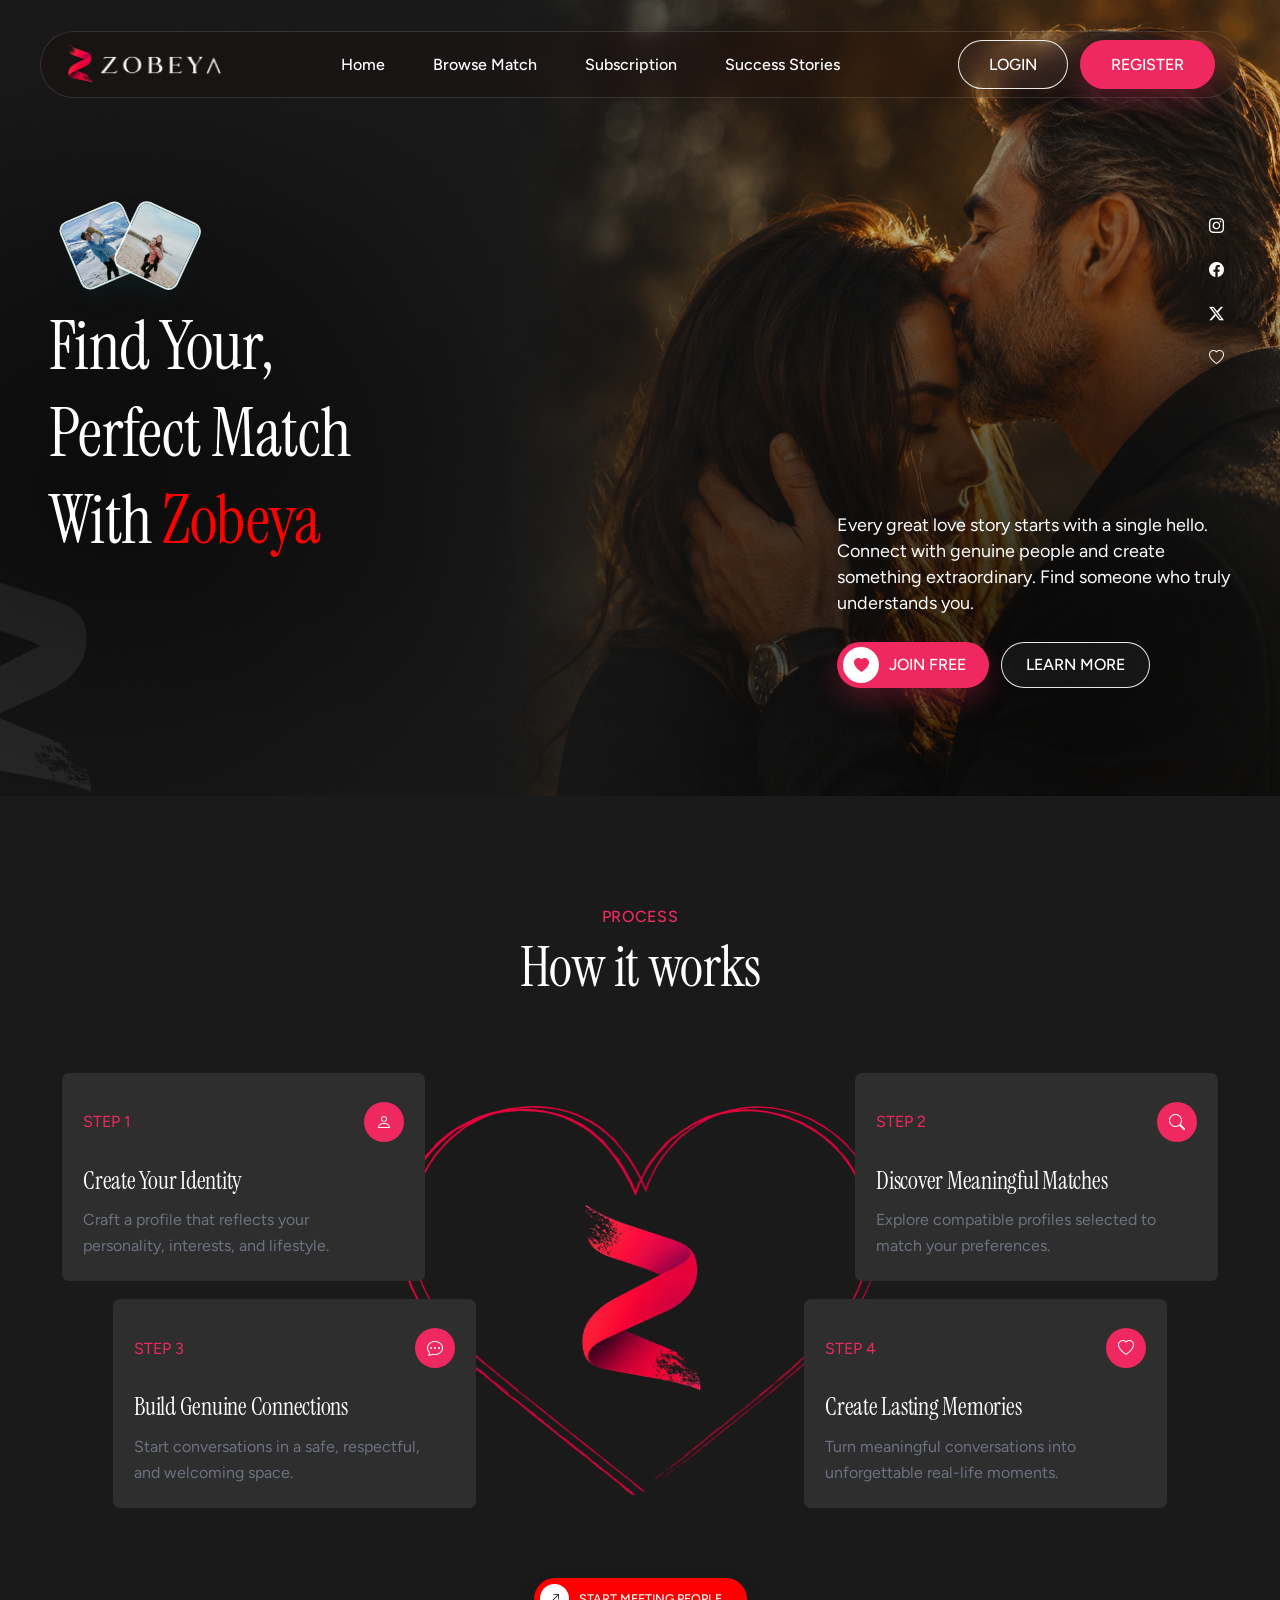
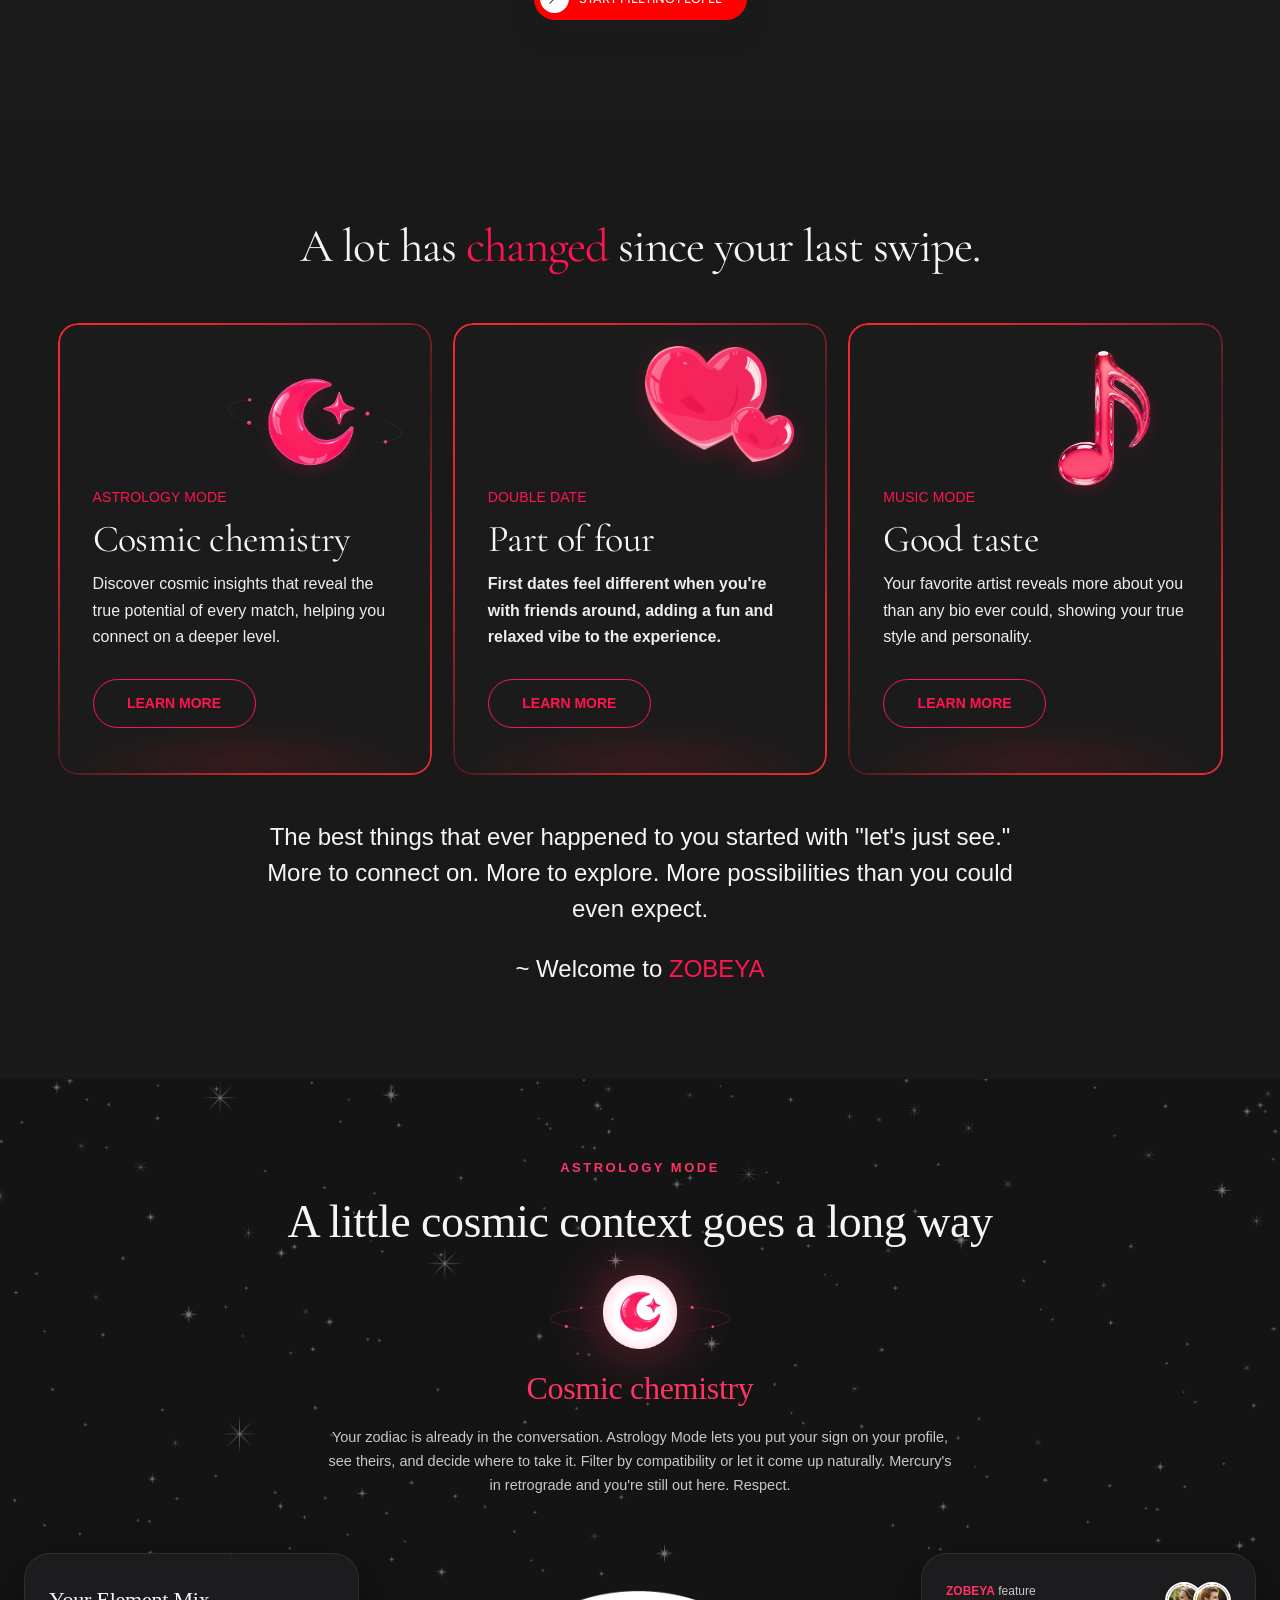
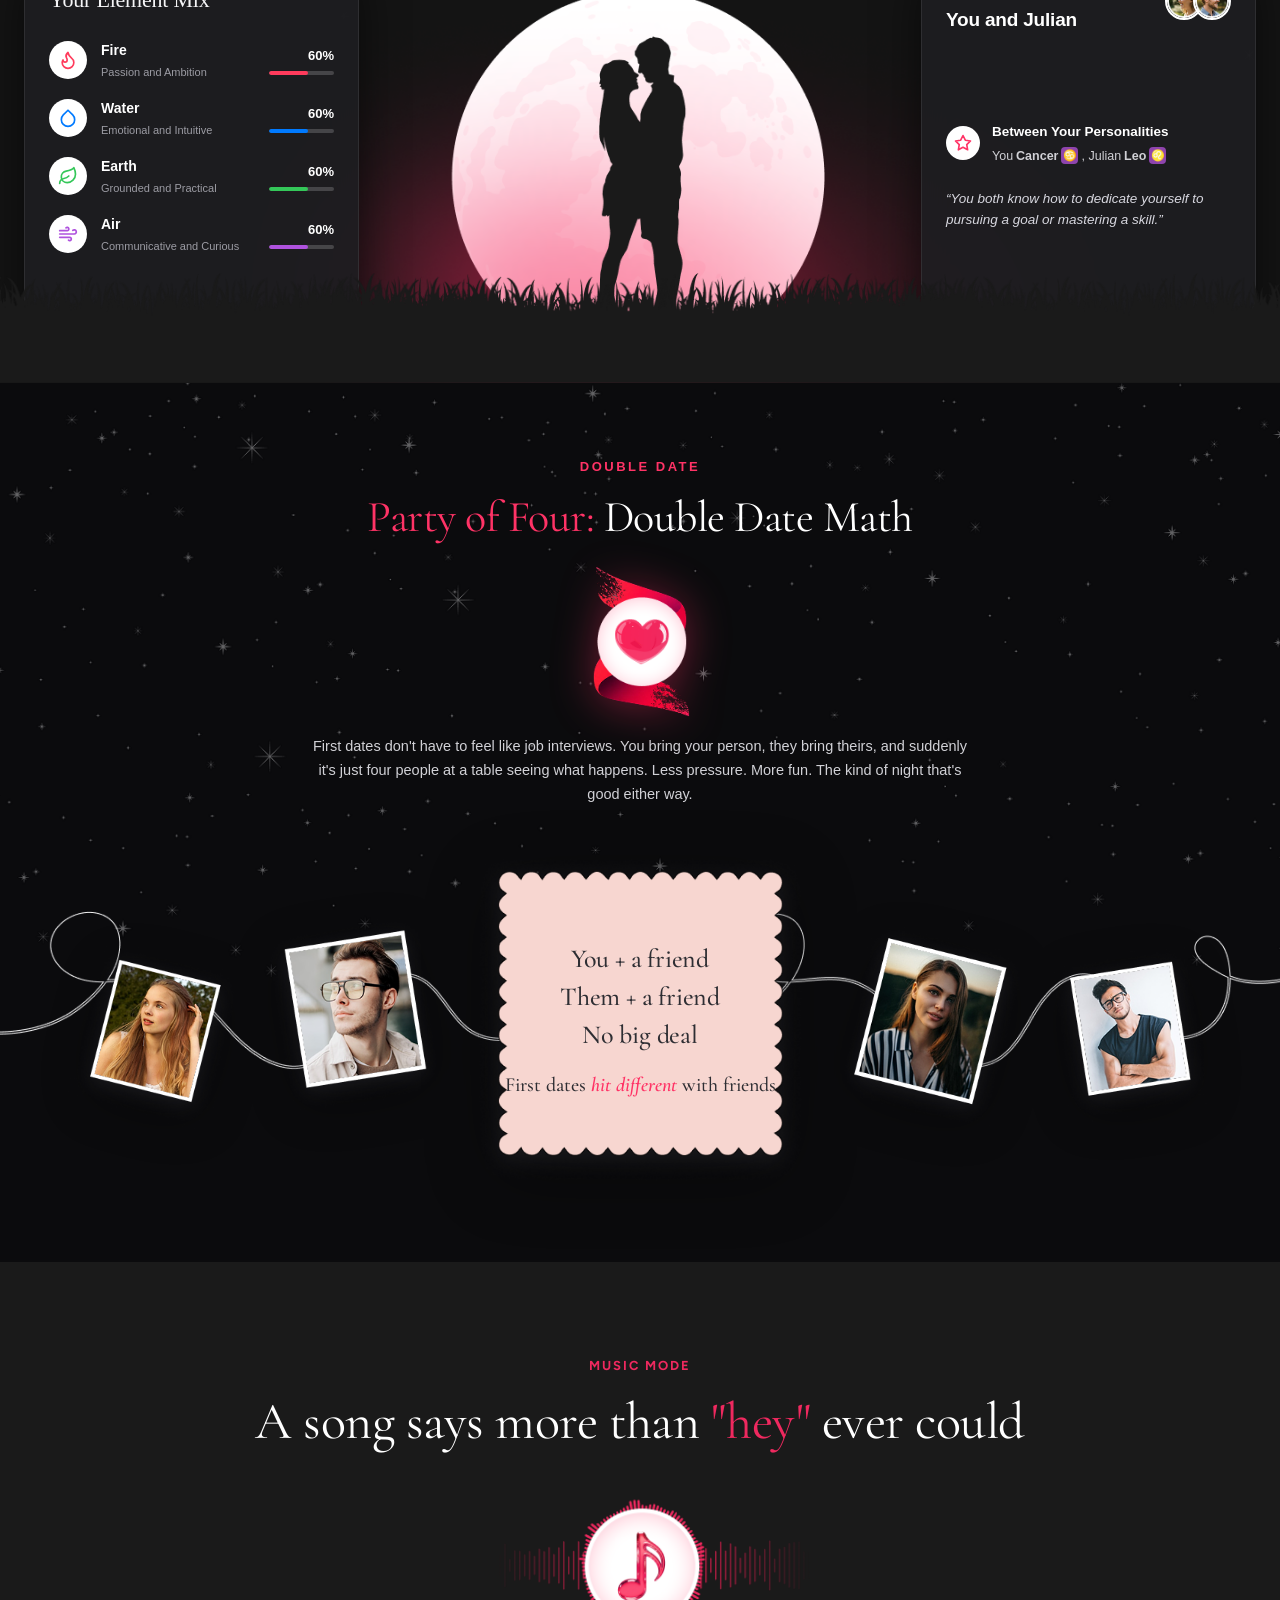
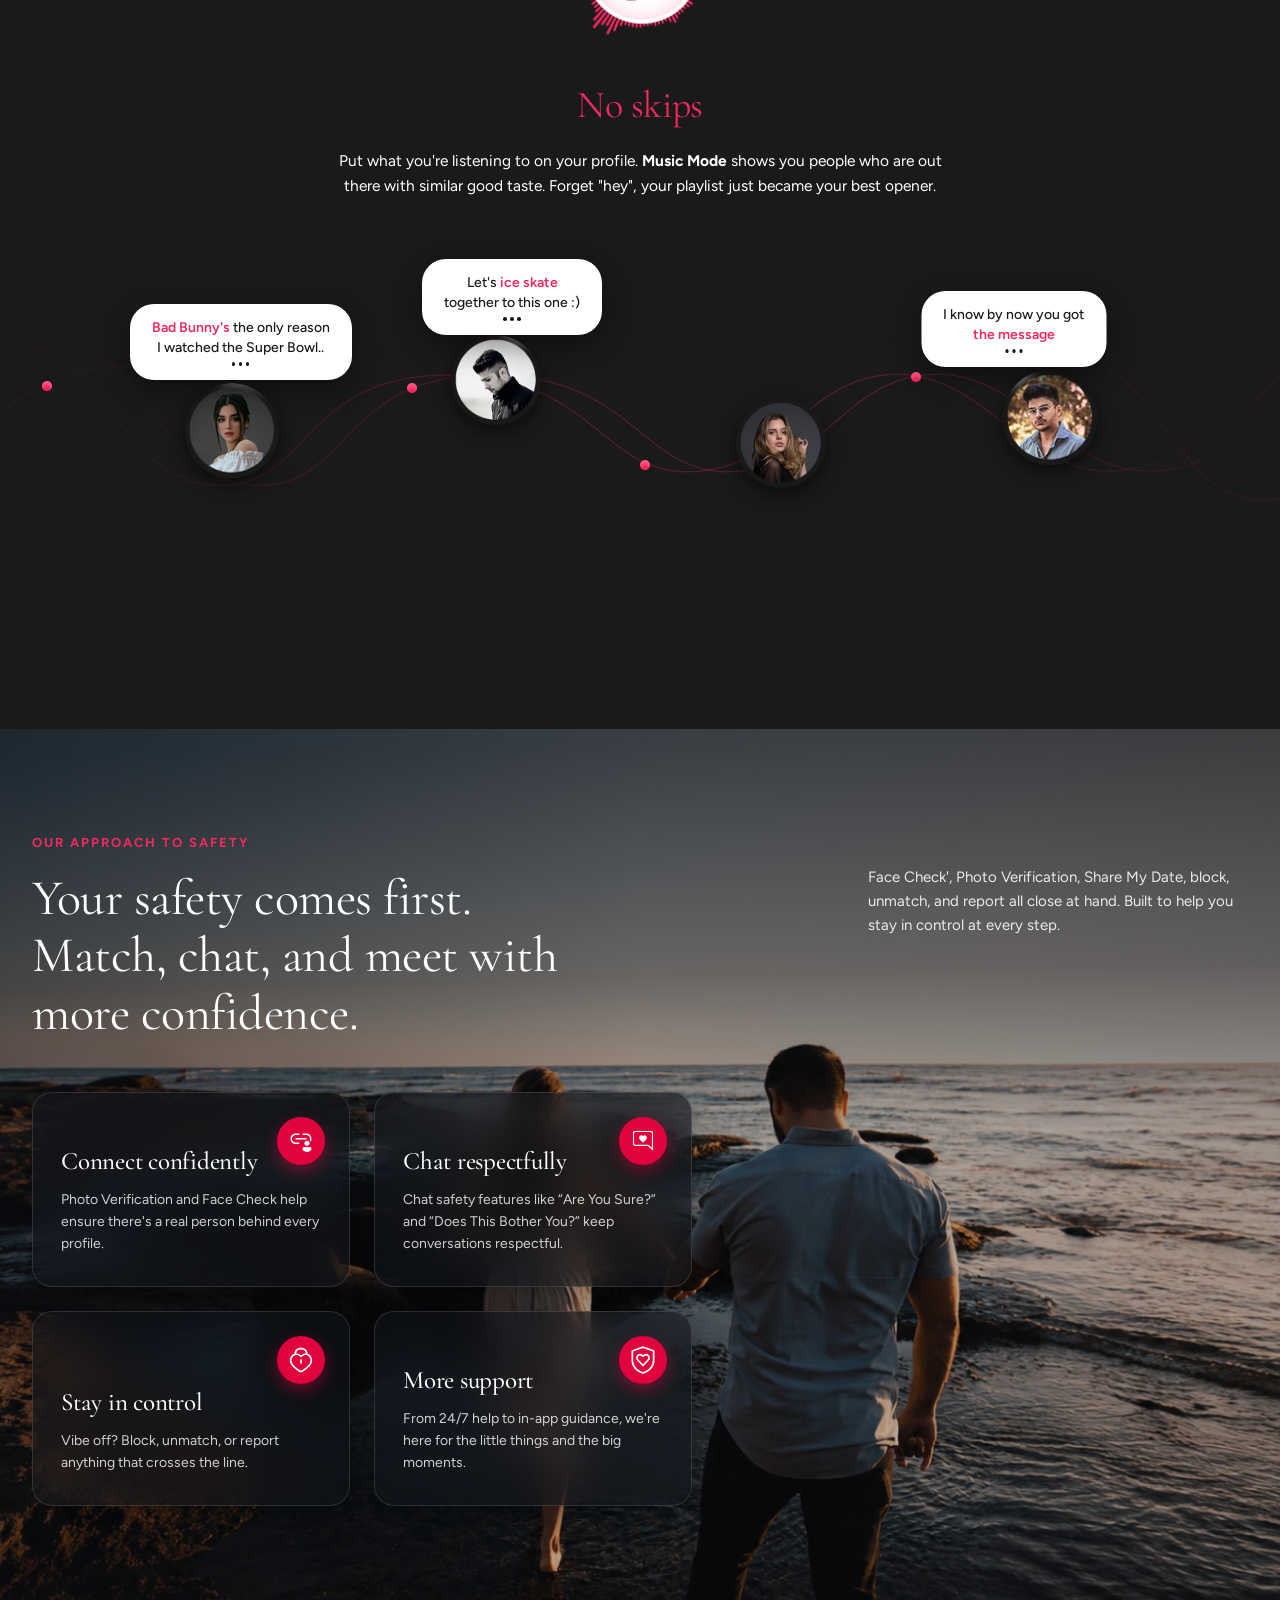
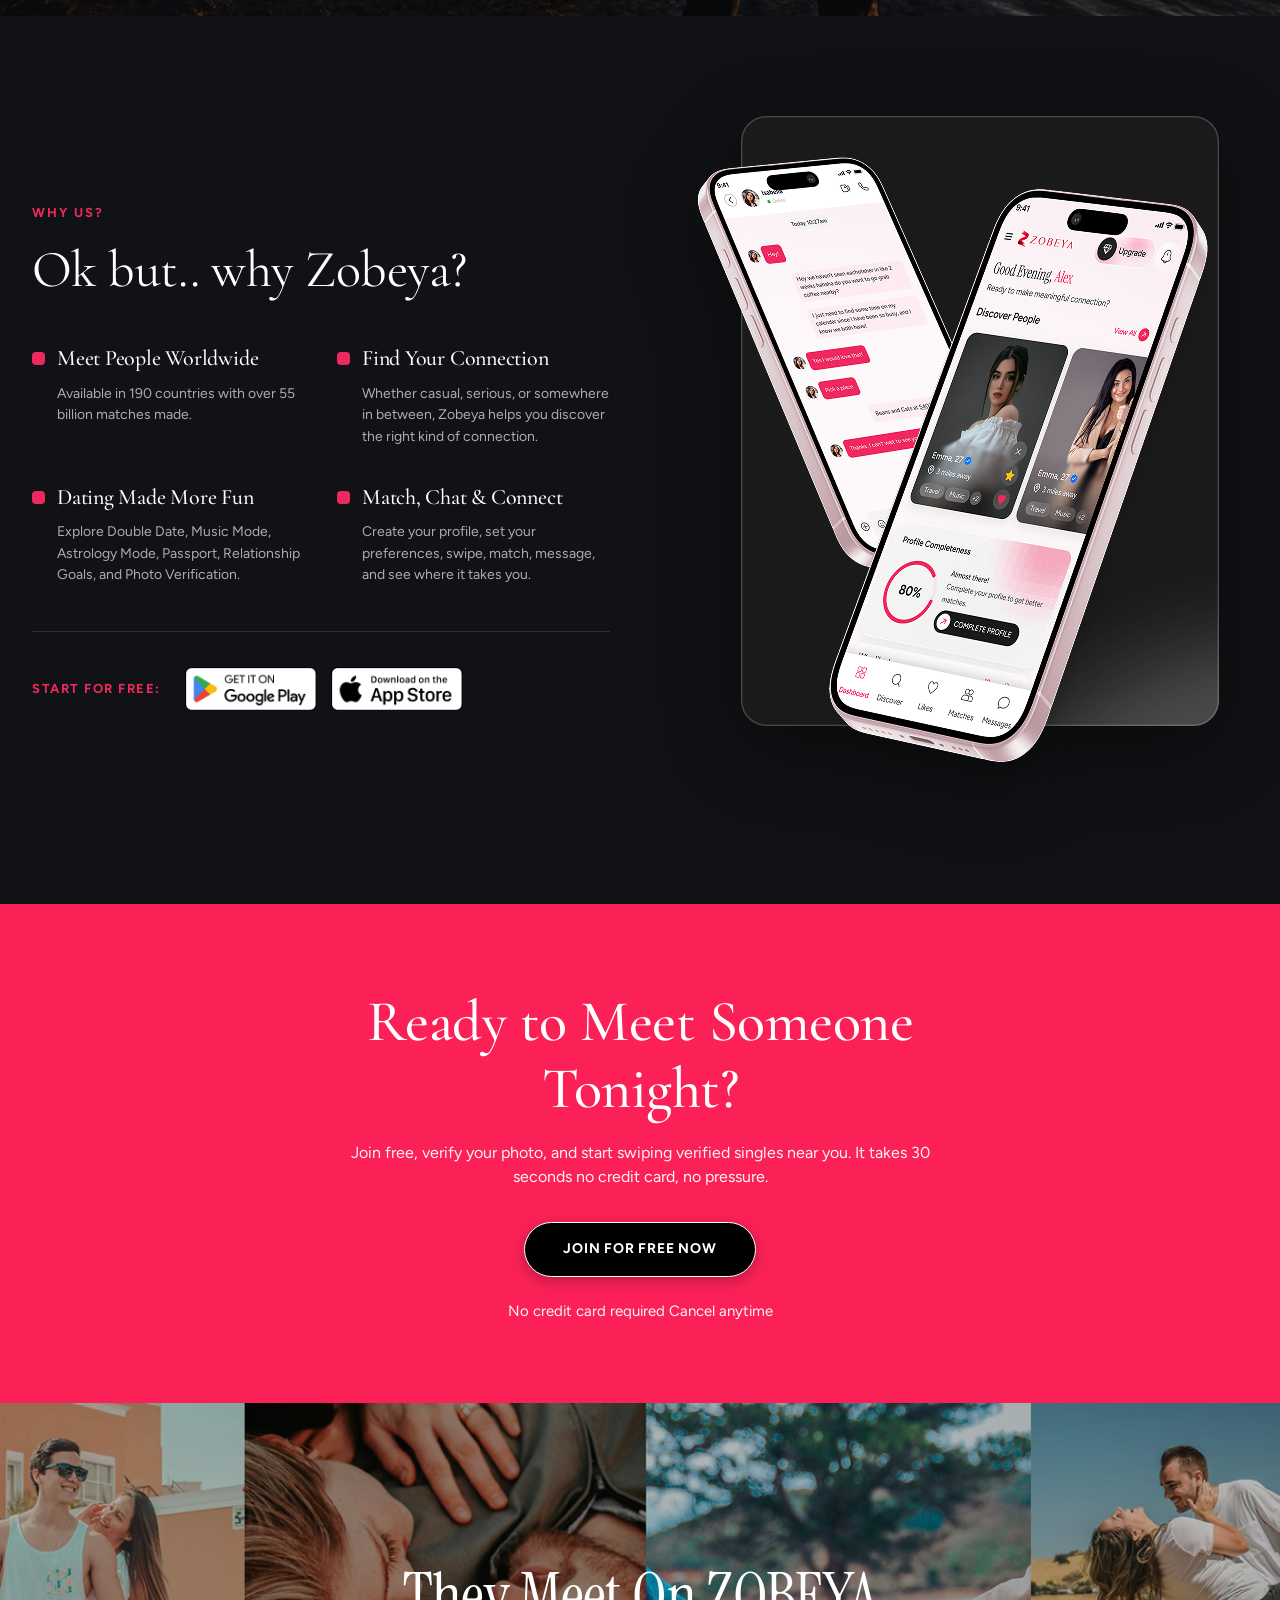
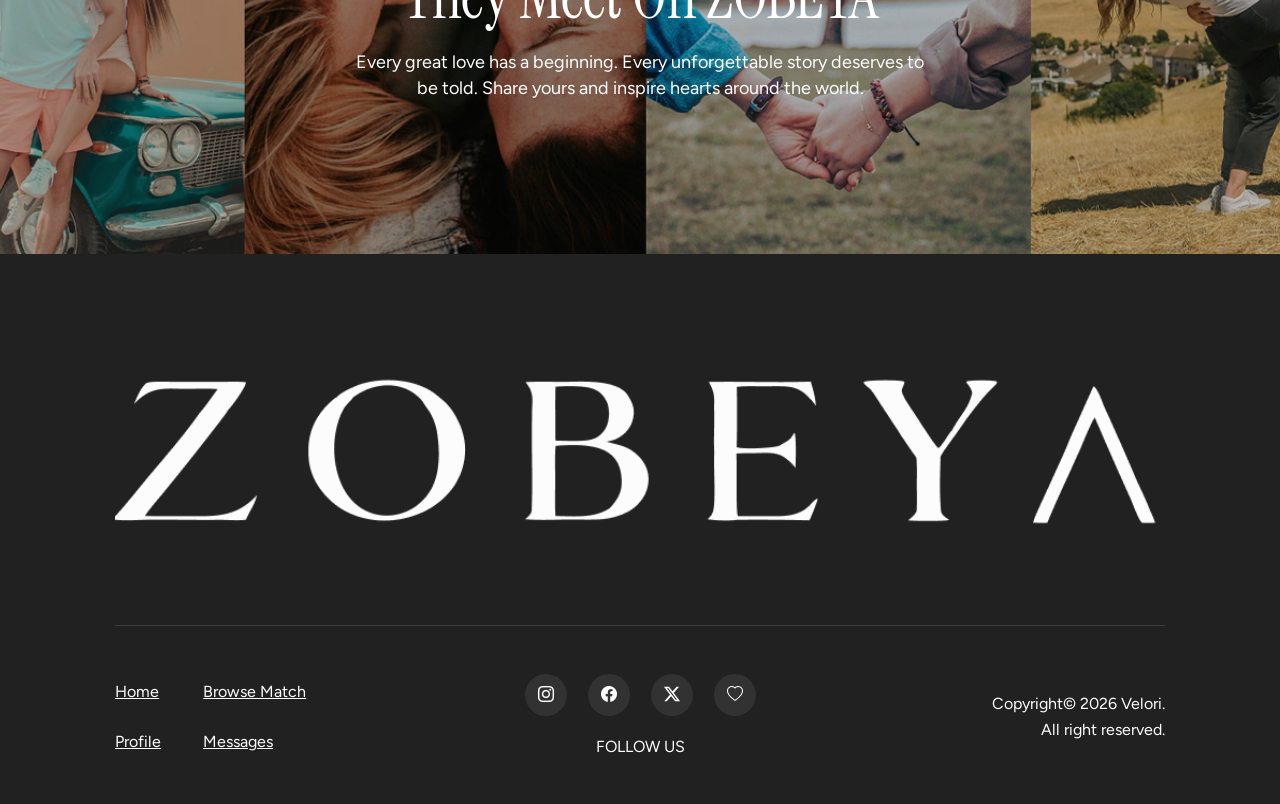
==== commit d2e71350: "hero update" ====
--- a/index.html
+++ b/index.html
@@ -52,8 +52,6 @@
                 <img class="polaroid polaroid--right" src="assets/images/landing/meet-story-2.png" alt="">
             </div>
 
-            <img class="hero__watermark" src="assets/images/icons/logo.png" alt="" aria-hidden="true">
-
             <div class="hero__copy">
                 <h1>Find Your,<br> Perfect Match <br>With <span style="color: red;">Zobeya</span></h1>
             </div>
--- a/assets/css/style.css
+++ b/assets/css/style.css
@@ -1744,11 +1744,7 @@
 
 .hero__bg {
   object-fit: cover;
-  object-position: center bottom;
-  transform: scale(1.04);
-  animation:
-    landingHeroReveal 1200ms ease-out forwards,
-    landingHeroDrift 14s ease-in-out 1200ms infinite alternate;
+  object-position: center top;
 }
 
 .hero__bg-mobile {
@@ -1767,11 +1763,7 @@
     background-color: #000000;
     width: 100%;
     height: 100%;
-    object-position: center bottom;
-    transform: scale(1.04);
-    animation:
-      landingHeroReveal 1200ms ease-out forwards,
-      landingHeroDrift 14s ease-in-out 1200ms infinite alternate;
+    object-position: center top;
   }
 }
 
@@ -1780,6 +1772,18 @@
     radial-gradient(circle at 8% 62%, rgba(0, 0, 0, 0.36), transparent 34%),
     radial-gradient(circle at 84% 84%, rgba(0, 0, 0, 0.52), transparent 34%),
     linear-gradient(180deg, rgba(0, 0, 0, 0.04), rgba(0, 0, 0, 0.1));
+}
+
+@media (max-width: 768px) {
+  .hero__shade {
+    background: linear-gradient(
+      180deg,
+      rgba(0, 0, 0, 0.22) 0%,
+      rgba(0, 0, 0, 0.1) 30%,
+      rgba(0, 0, 0, 0.65) 65%,
+      rgba(0, 0, 0, 0.92) 100%
+    );
+  }
 }
 
 .nav-shell {
@@ -1999,14 +2003,7 @@
 }
 
 .hero__watermark {
-  position: absolute;
-  z-index: 1;
-  left: -54px;
-  bottom: 18px;
-  width: 260px;
-  opacity: 0.14;
-  pointer-events: none;
-  animation: landingWatermarkIn 900ms ease-out 320ms both;
+  display: none !important;
 }
 
 .polaroid {
--- a/assets/css/responsive.css
+++ b/assets/css/responsive.css
@@ -500,10 +500,7 @@
    }
 
    .hero__watermark {
-      left: -67px;
-      bottom: 79px;
-      width: 225px;
-      opacity: .13;
+      display: none !important;
    }
 
    .hero__copy {
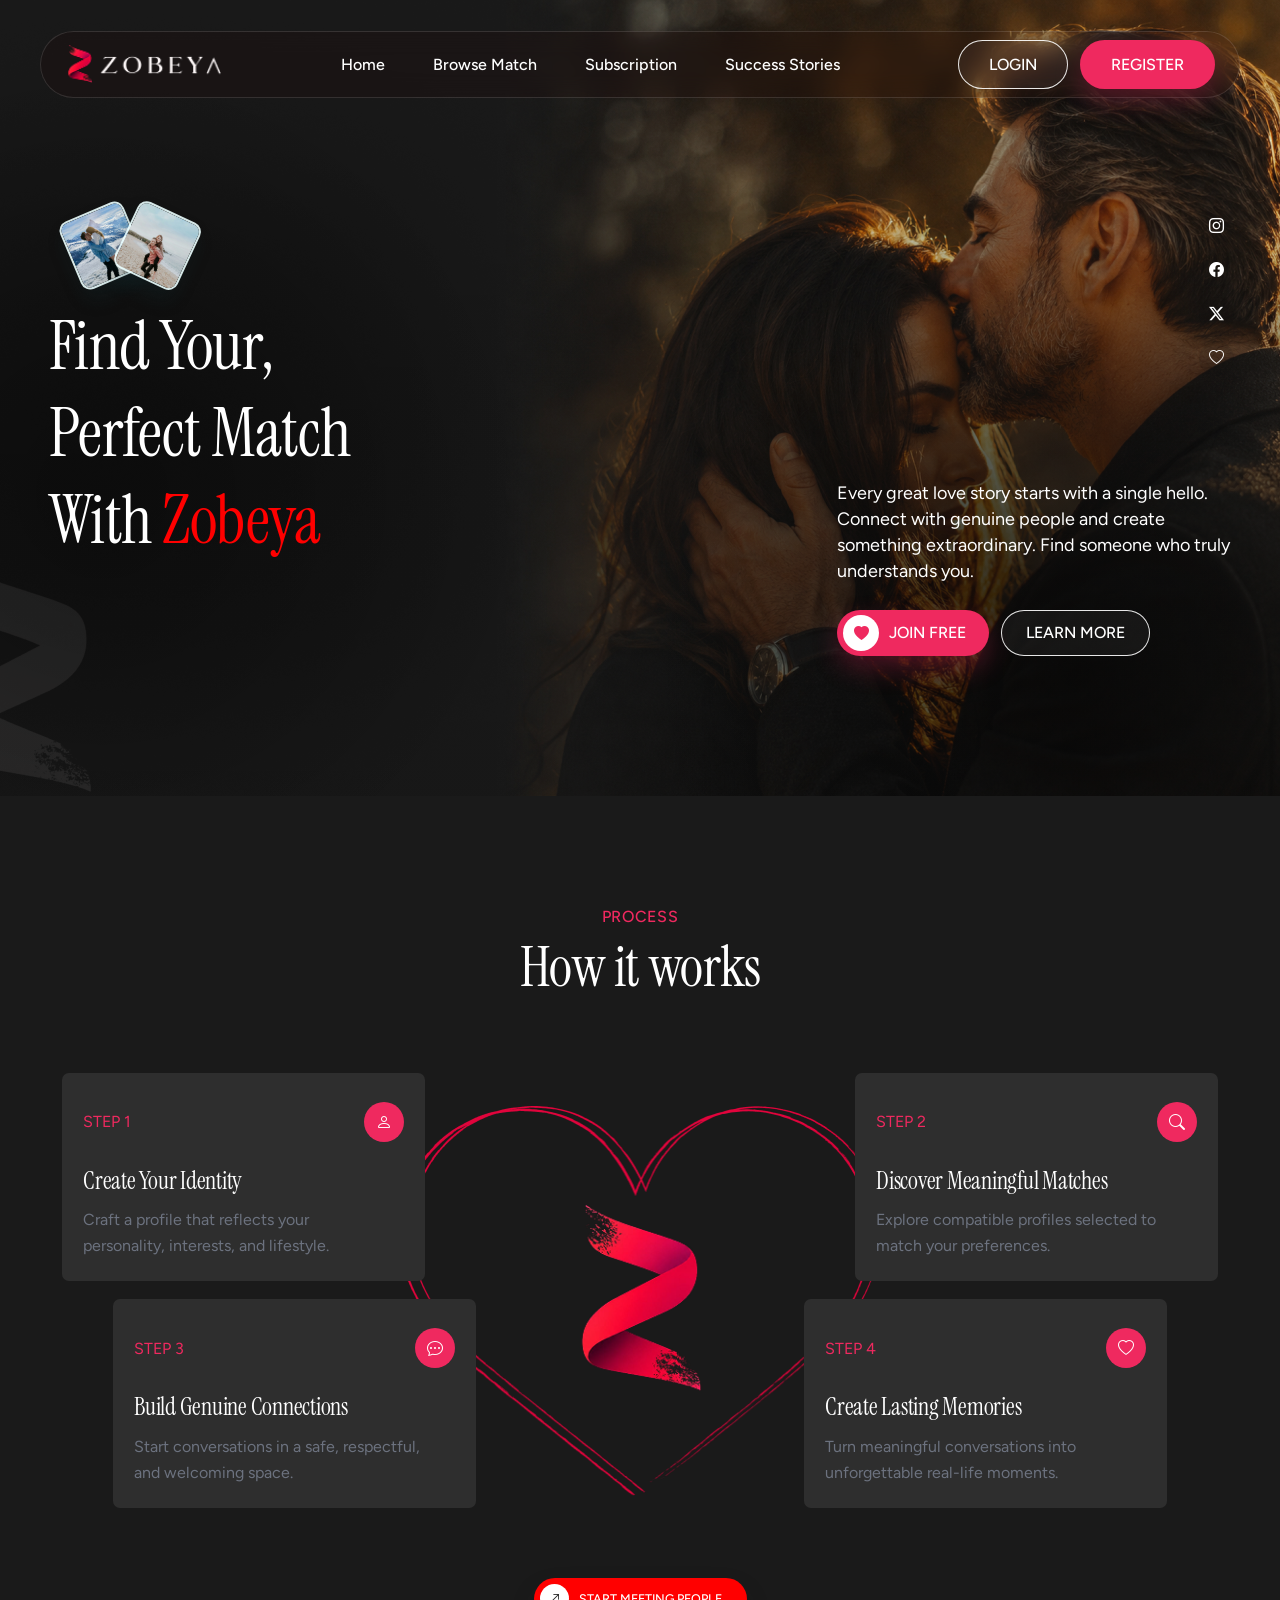
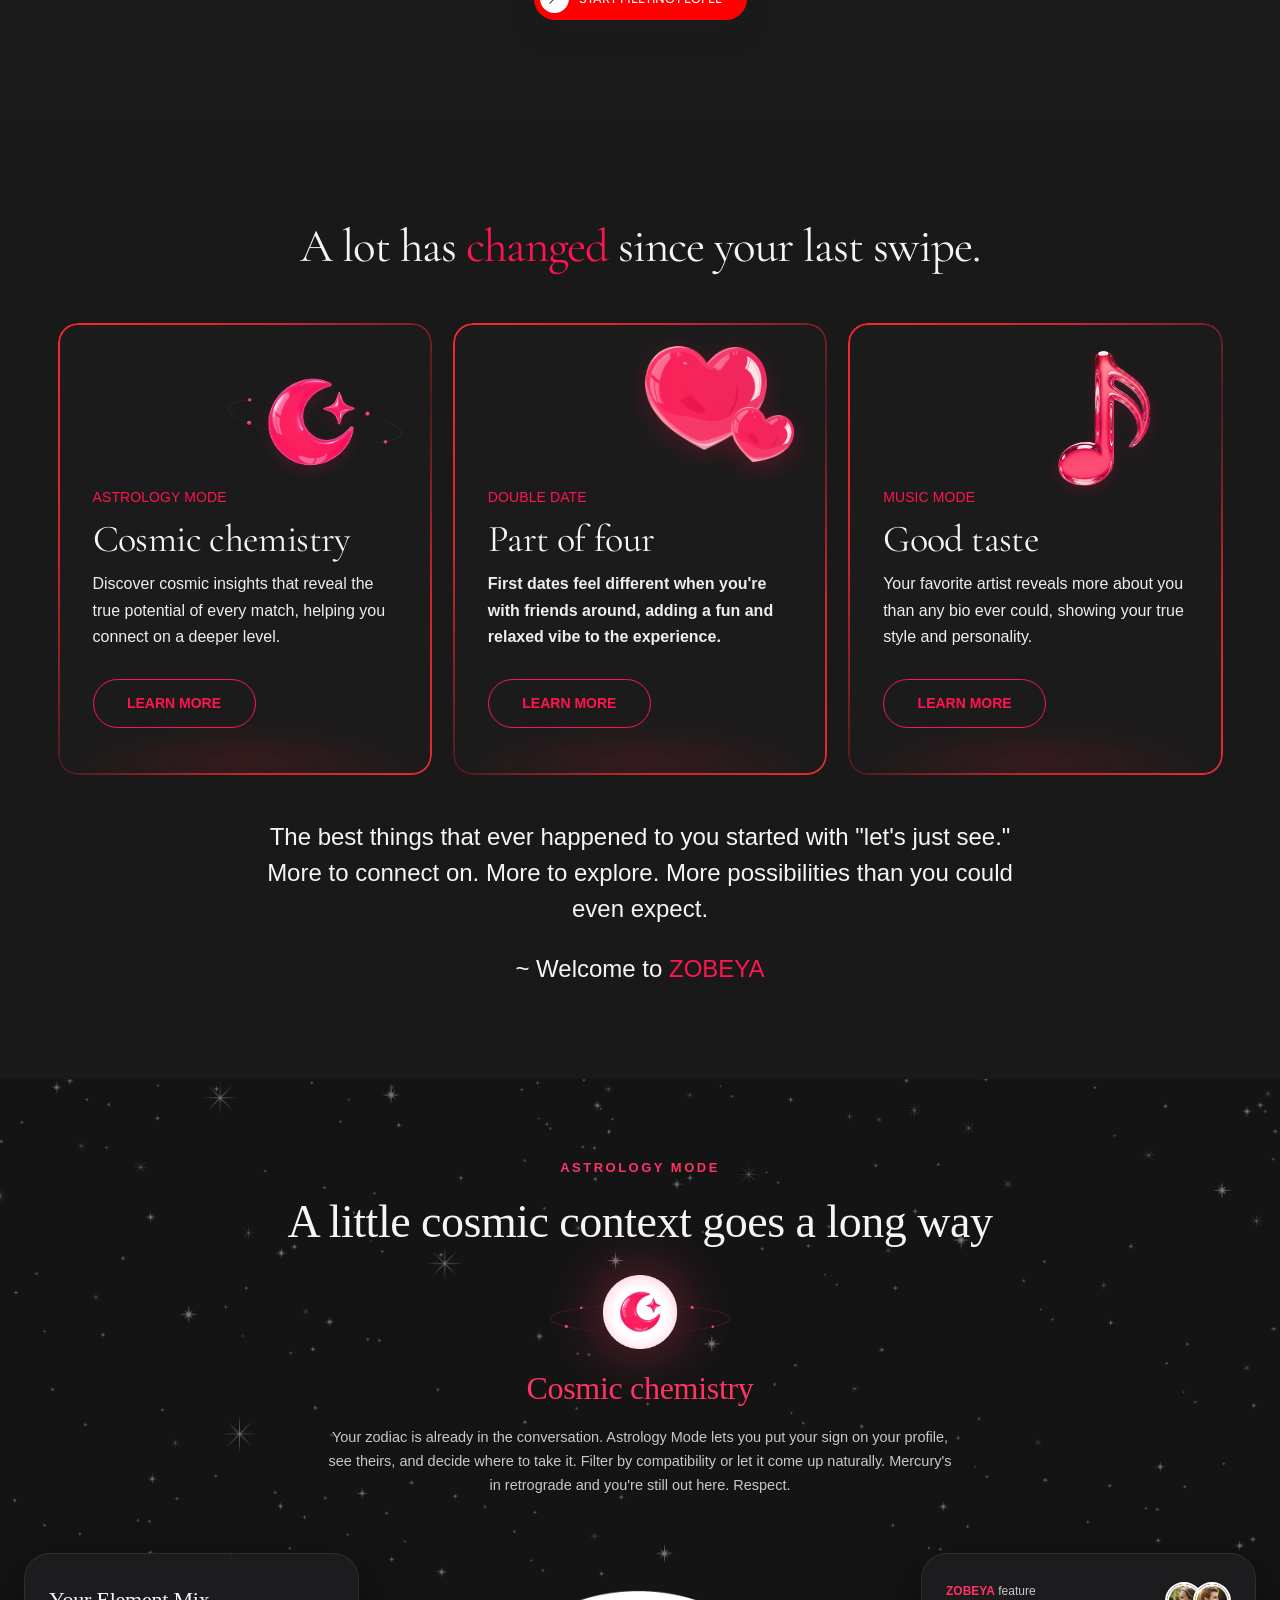
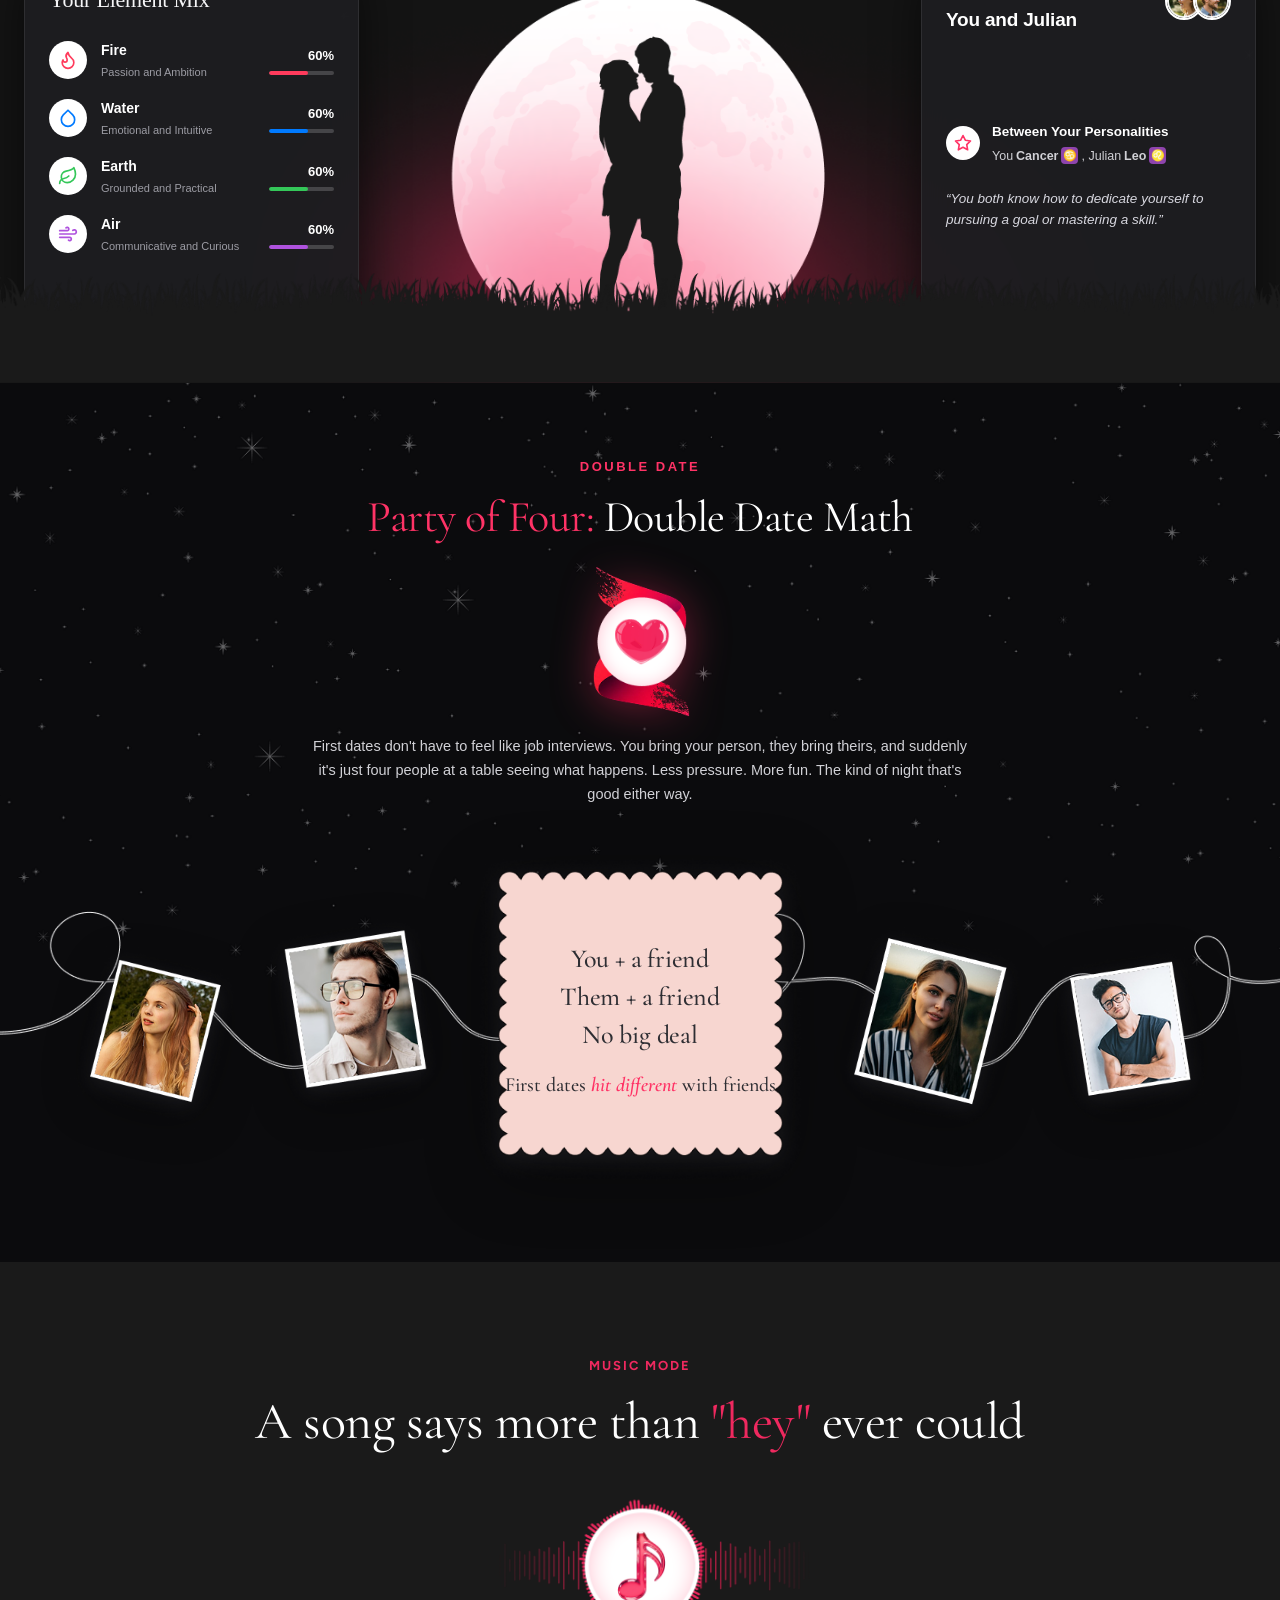
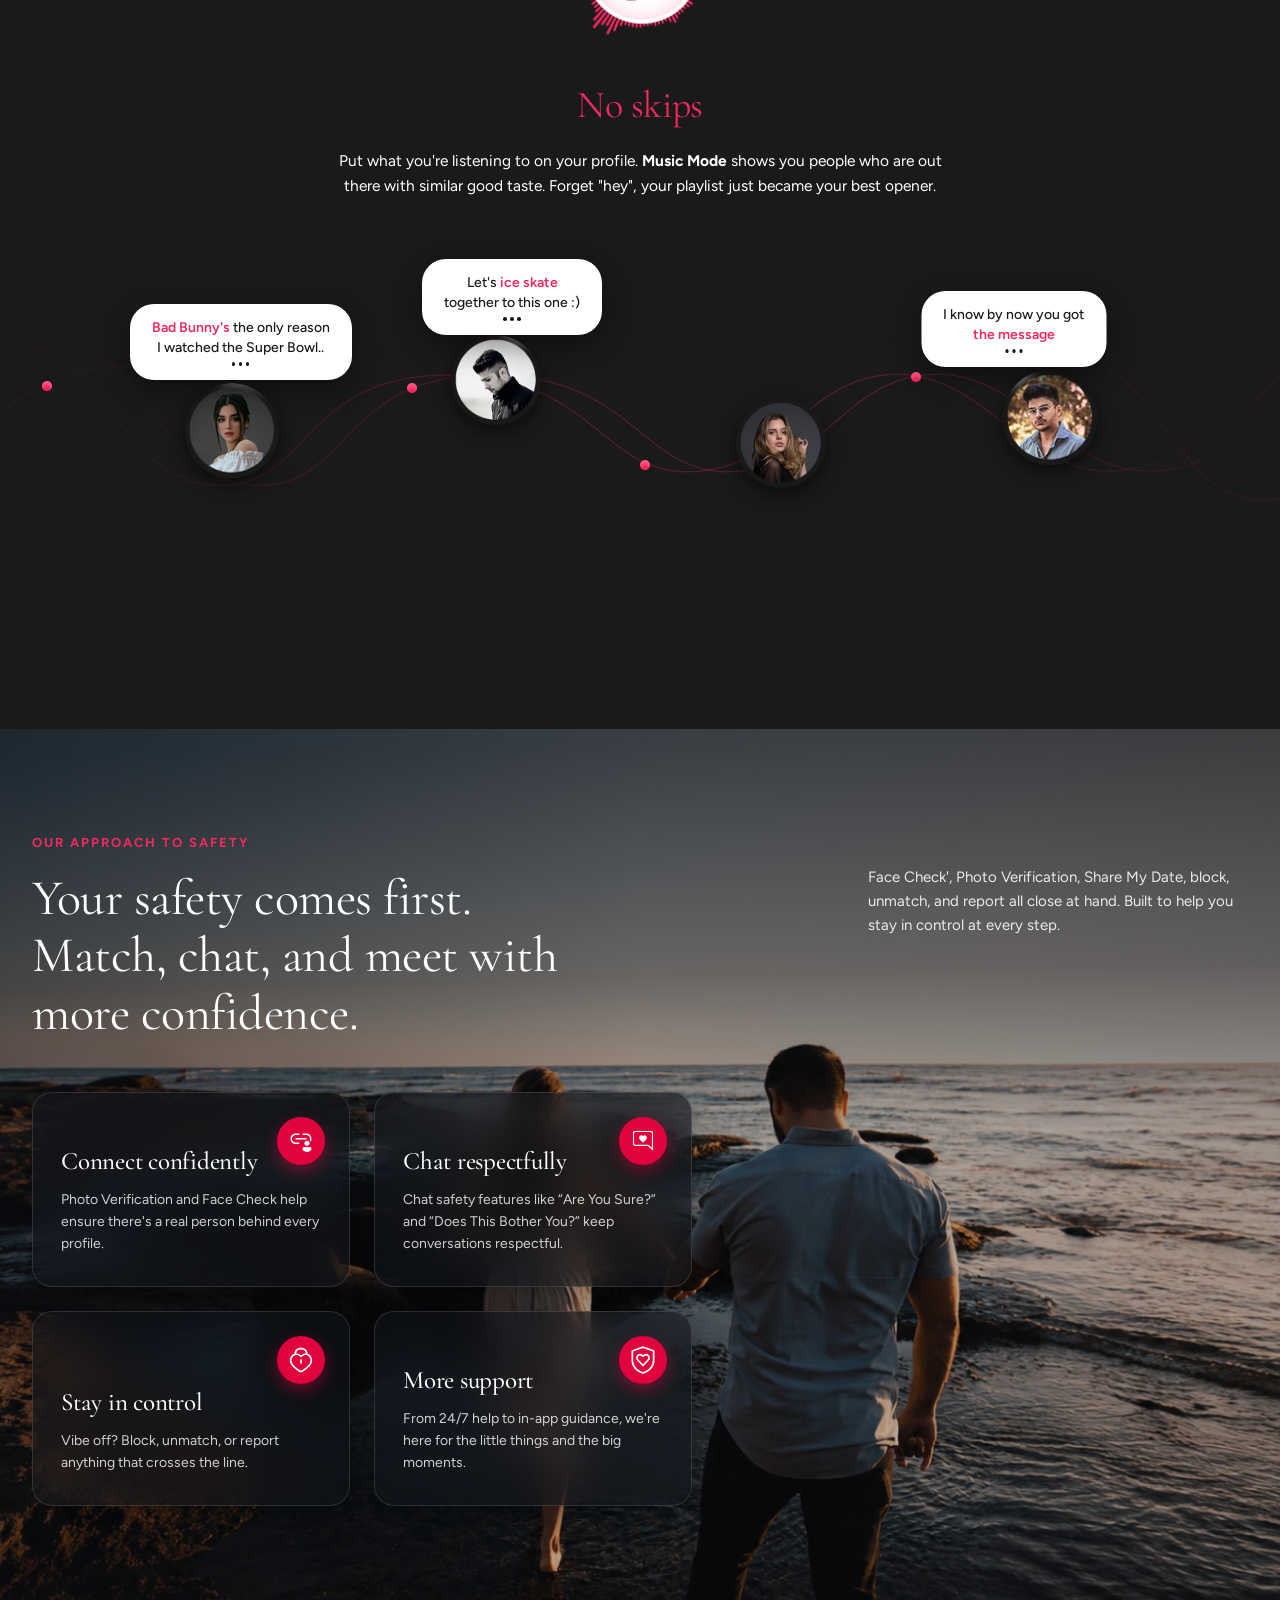
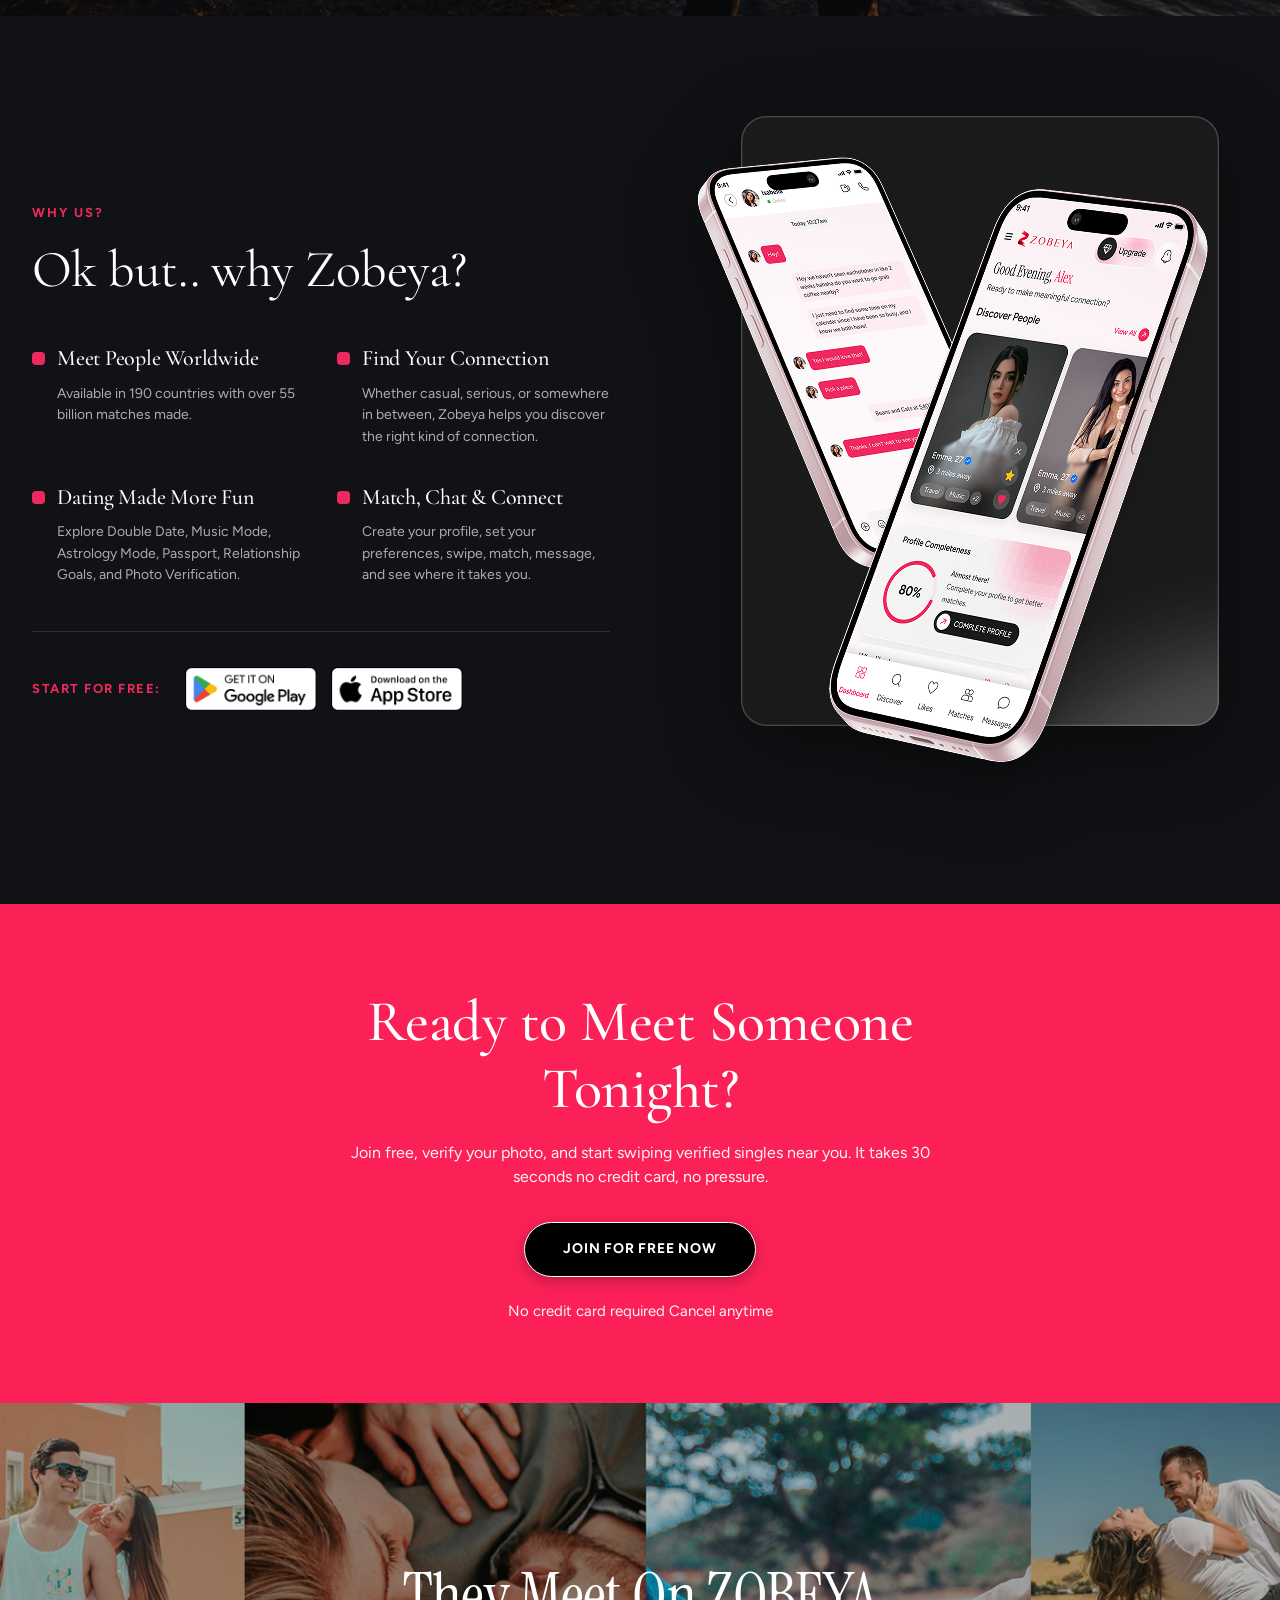
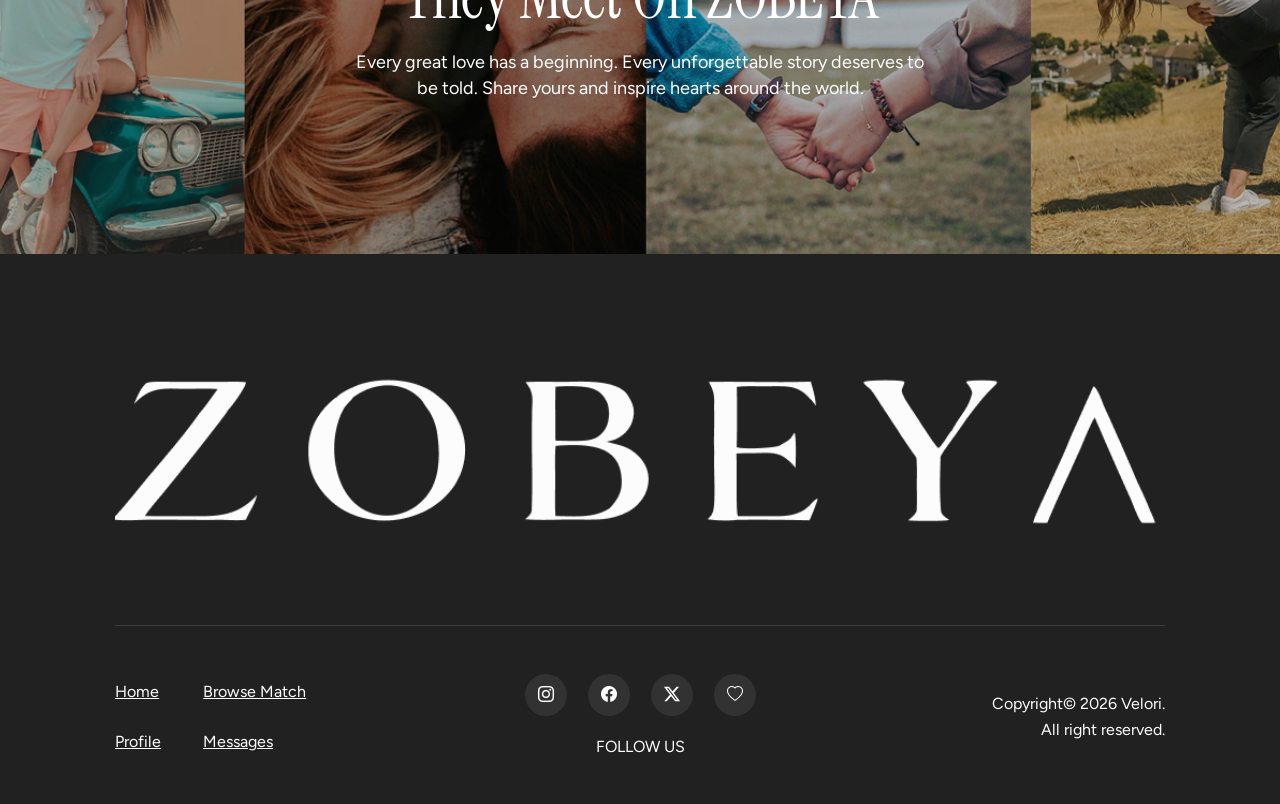
==== commit 20b2b35f: "update design" ====
--- a/index.html
+++ b/index.html
@@ -53,7 +53,7 @@
             </div>
 
             <div class="hero__copy">
-                <h1>Find Your,<br> Perfect Match <br>With <span style="color: red;">Zobeya</span></h1>
+                <h1>Find Your,<br class="hero__br--desktop"> Perfect<br class="hero__br--mobile"> Match<br class="hero__br--desktop"> With <span style="color: red;">Zobeya</span></h1>
             </div>
 
             <div class="hero__intro">
--- a/assets/css/style.css
+++ b/assets/css/style.css
@@ -1694,6 +1694,7 @@
 .hero {
   position: relative;
   min-height: 796px;
+  min-height: max(796px, calc(100vw * (796 / 1440)));
   color: #fff;
   --intro-left-x: calc(50% - 572px);
   --intro-right-x: calc(50% - 517px);
@@ -1744,7 +1745,7 @@
 
 .hero__bg {
   object-fit: cover;
-  object-position: center top;
+  object-position: center bottom;
 }
 
 .hero__bg-mobile {
@@ -1763,7 +1764,7 @@
     background-color: #000000;
     width: 100%;
     height: 100%;
-    object-position: center top;
+    object-position: center bottom;
   }
 }
 
@@ -2057,10 +2058,26 @@
   color: #fff;
 }
 
+.hero__br--desktop {
+  display: inline;
+}
+
+.hero__br--mobile {
+  display: none;
+}
+
 @media (max-width: 768px) {
+  .hero__br--desktop {
+    display: none;
+  }
+
+  .hero__br--mobile {
+    display: block;
+  }
+
   .hero__copy {
     position: absolute;
-    top: 10px;
+    top: 310px;
     left: 20px;
     right: 20px;
     width: auto;
@@ -2068,18 +2085,14 @@
   }
 
   .hero__copy h1 {
-    font-size: 30px;
-    line-height: 1.25;
+    font-size: clamp(30px, 7vw, 36px);
+    line-height: 1.24;
     margin-bottom: 12px;
   }
 
-  .hero__copy h1 br {
-    display: none;
-  }
-
   .hero__copy p {
-    font-size: 13px;
-    line-height: 1.5;
+    font-size: 15px;
+    line-height: 1.45;
   }
 }
 
@@ -2087,7 +2100,7 @@
   position: absolute;
   z-index: 2;
   left: calc(50% + 197px);
-  top: 512px;
+  top: 480px;
   width: 397px;
   animation: landingCopyIn 650ms ease-out 1580ms both;
 }
--- a/assets/css/responsive.css
+++ b/assets/css/responsive.css
@@ -262,7 +262,7 @@
 
 @media (max-width: 900px) {
    .hero {
-      min-height: 840px;
+      min-height: 700px;
       --intro-card-y: 195px;
    }
 
@@ -271,13 +271,13 @@
    }
 
    .hero__copy {
-      top: 295px;
+      top: 275px;
    }
 
    .hero__intro {
       left: 7%;
       right: 7%;
-      top: 560px;
+      top: 455px;
       width: auto;
       max-width: 430px;
    }
@@ -443,7 +443,7 @@
 
 @media (max-width: 640px) {
    .hero {
-      min-height: 785px;
+      min-height: 610px;
       overflow: hidden;
       --intro-left-x: 36px;
       --intro-right-x: 91px;
@@ -486,9 +486,17 @@
       background: rgba(255, 255, 255, .12);
    }
 
+   .hero__br--desktop {
+      display: none !important;
+   }
+
+   .hero__br--mobile {
+      display: block !important;
+   }
+
    .hero__polaroids {
-      top: 224px;
-      left: 20px;
+      top: 190px;
+      left: 18px;
       width: 155px;
       height: 112px;
    }
@@ -504,46 +512,54 @@
    }
 
    .hero__copy {
-      top: 352px;
-      left: 17px;
-      right: 14px;
+      position: absolute;
+      top: 310px;
+      left: 18px;
+      right: 18px;
+      width: auto;
    }
 
    .hero__copy h1 {
-      font-size: 46px;
-      line-height: 1.42;
+      font-size: clamp(30px, 7vw, 36px);
+      line-height: 1.24;
+      margin: 0;
    }
 
    .hero__intro {
-      top: 488px;
-      left: 17px;
-      right: 17px;
+      position: absolute;
+      top: 428px;
+      left: 18px;
+      right: 18px;
+      width: auto;
       max-width: none;
    }
 
    .hero__intro p {
-      margin-bottom: 20px;
-      font-size: 18px;
-      line-height: 26px;
+      margin: 0 0 16px;
+      font-size: 15px;
+      line-height: 1.45;
+      color: rgba(255, 255, 255, 0.9);
    }
 
    .hero__buttons {
+      display: flex;
       align-items: center;
       flex-direction: row;
       max-width: none;
-      gap: 13px;
+      gap: 12px;
       flex-wrap: nowrap;
    }
 
    .hero__buttons .btn {
-      height: 46px;
-      min-height: 46px;
-      padding: 0 24px;
+      height: 44px;
+      min-height: 44px;
+      padding: 0 20px;
+      font-size: 14px;
    }
 
    .hero__buttons .btn--icon {
-      padding-left: 5px;
-      padding-right: 22px;
+      padding-left: 6px;
+      padding-right: 18px;
    }
 
    .social-rail {
@@ -554,7 +570,7 @@
    }
 
    .process {
-      padding: 64px 24px 105px;
+      padding: 35px 24px 75px;
    }
 
    .section-title h2 {
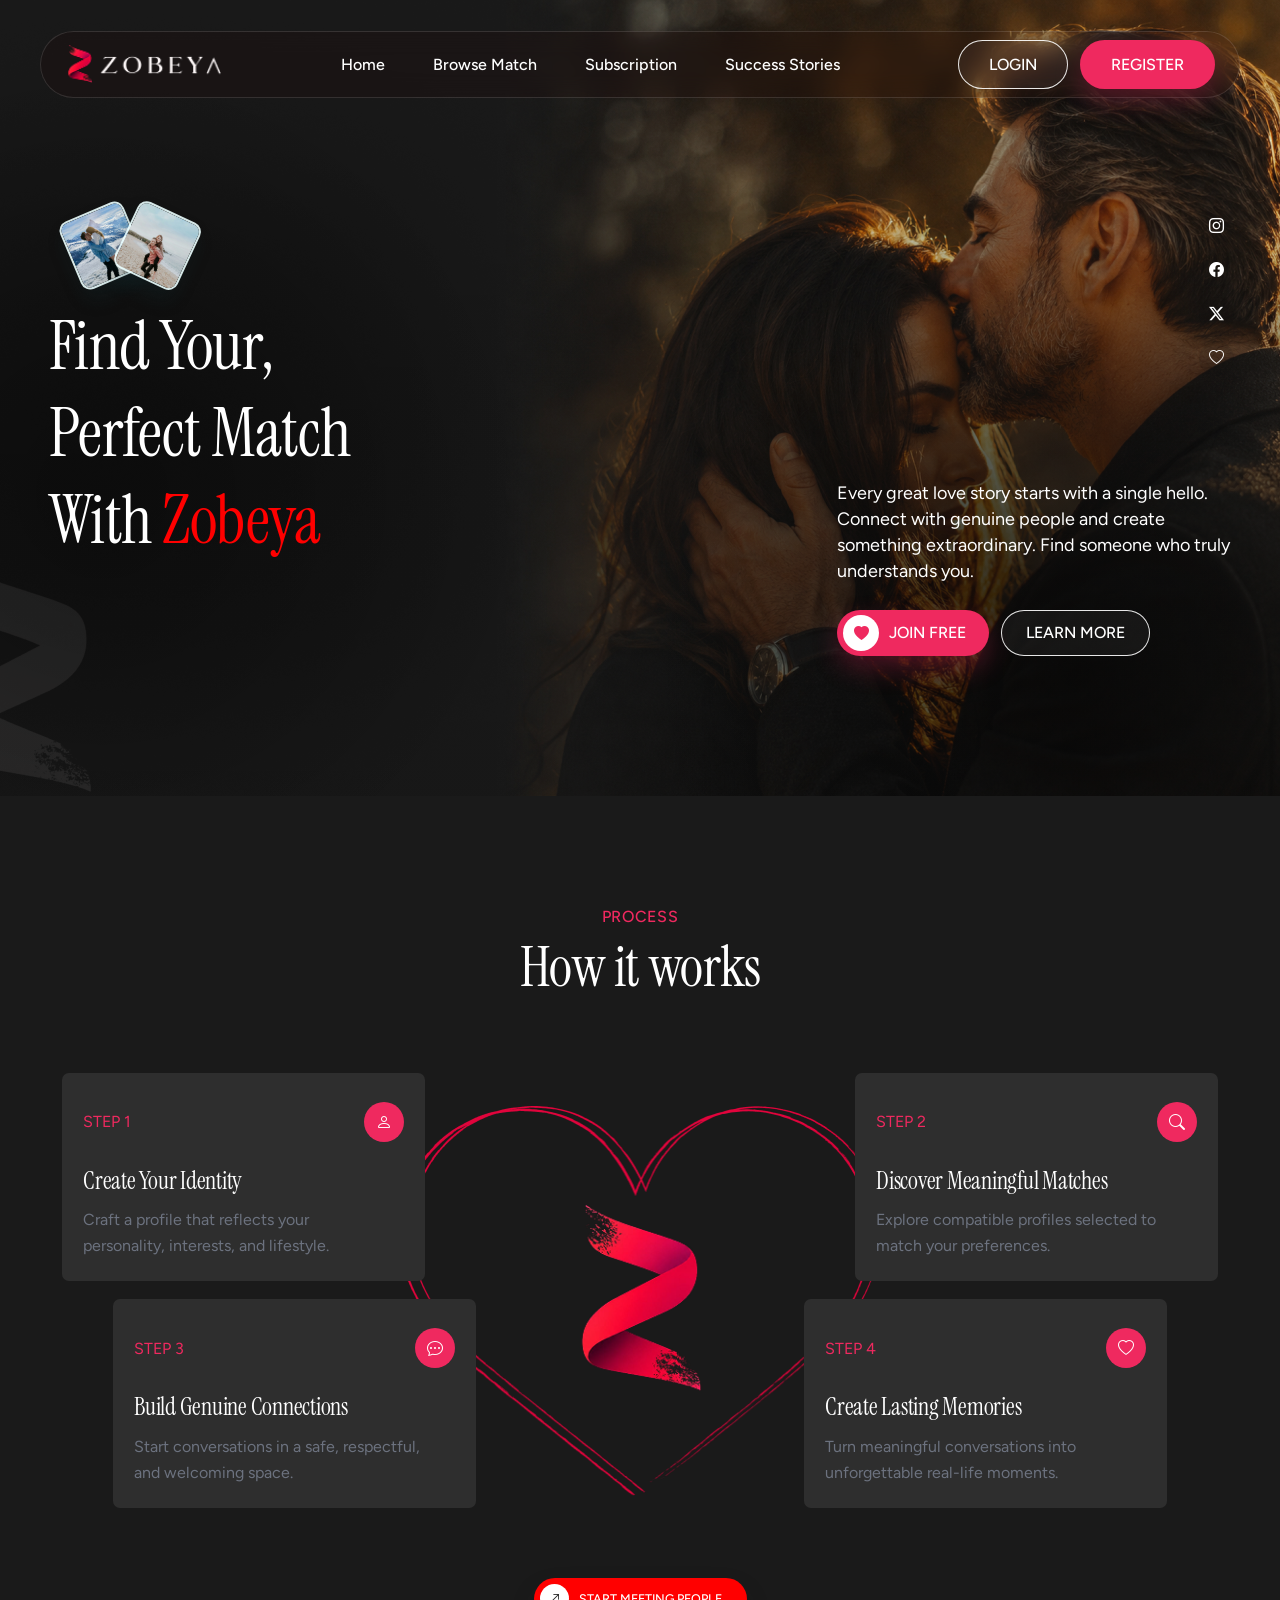
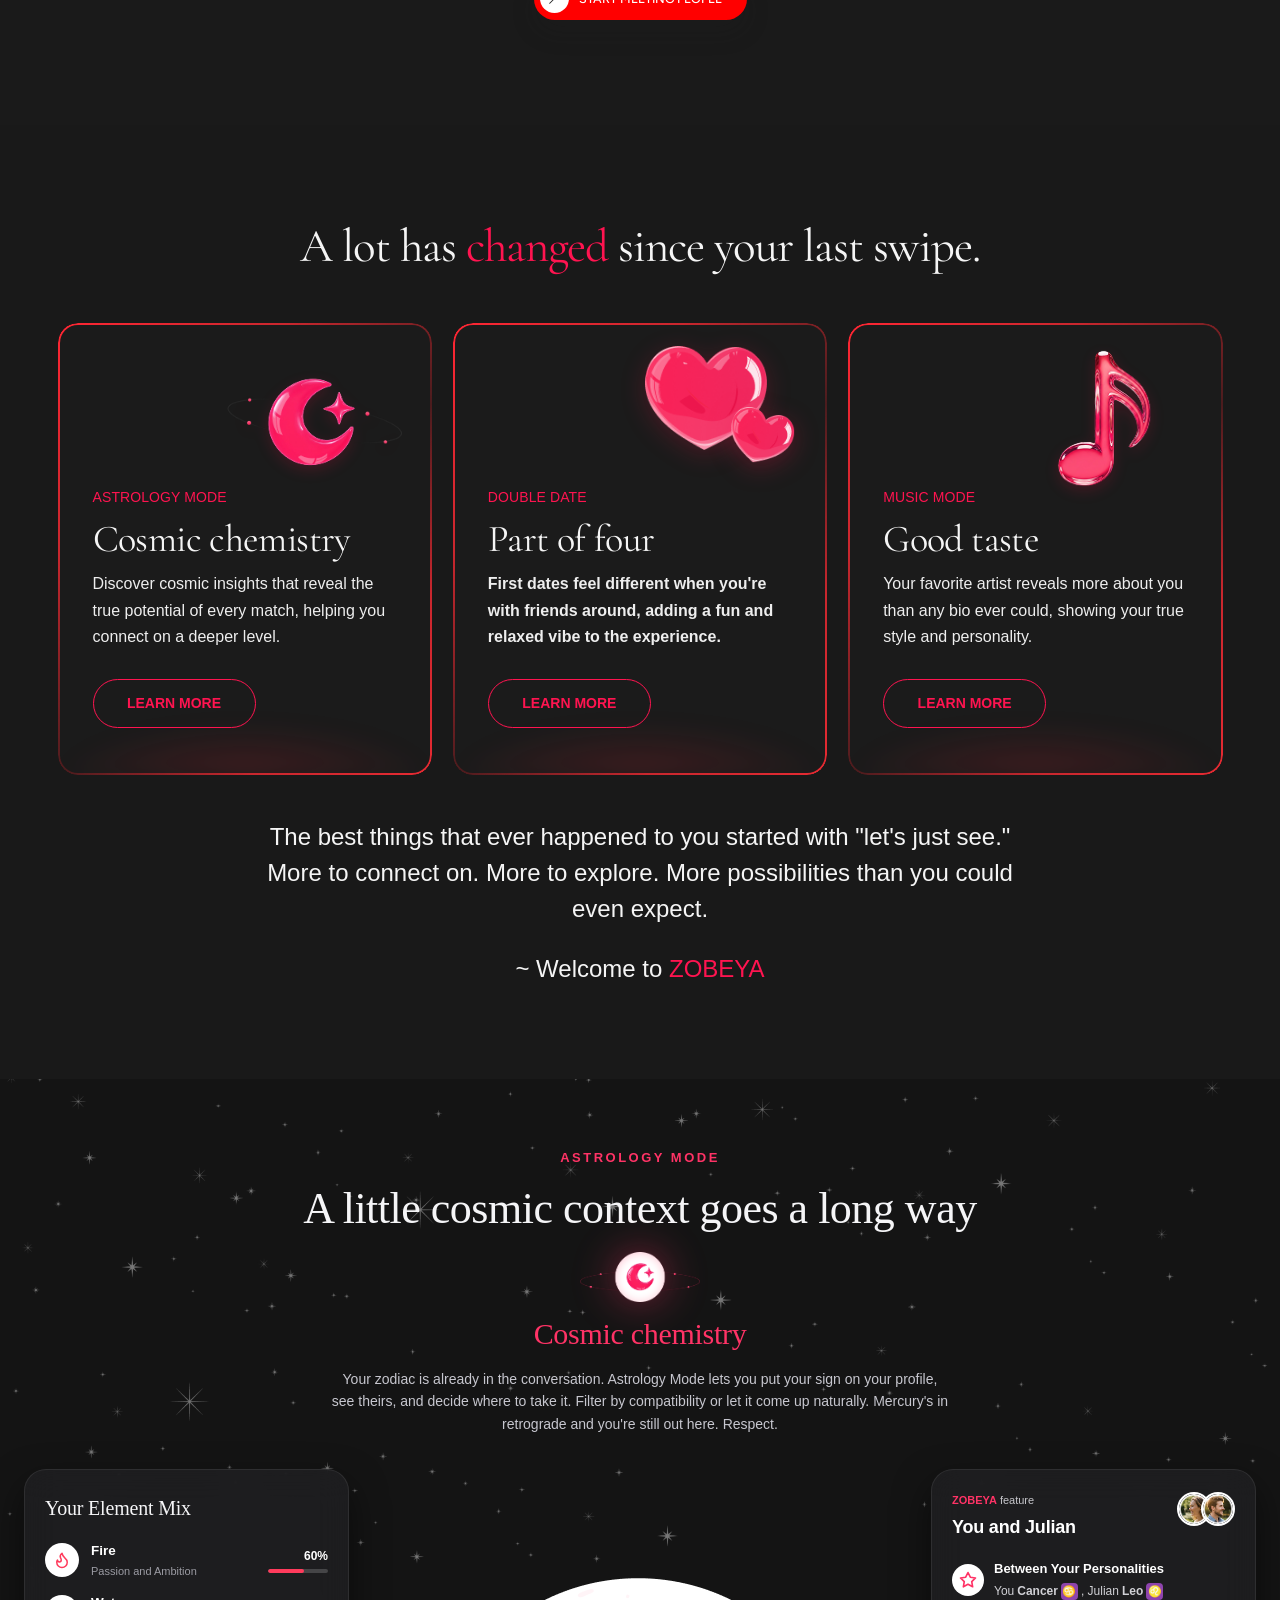
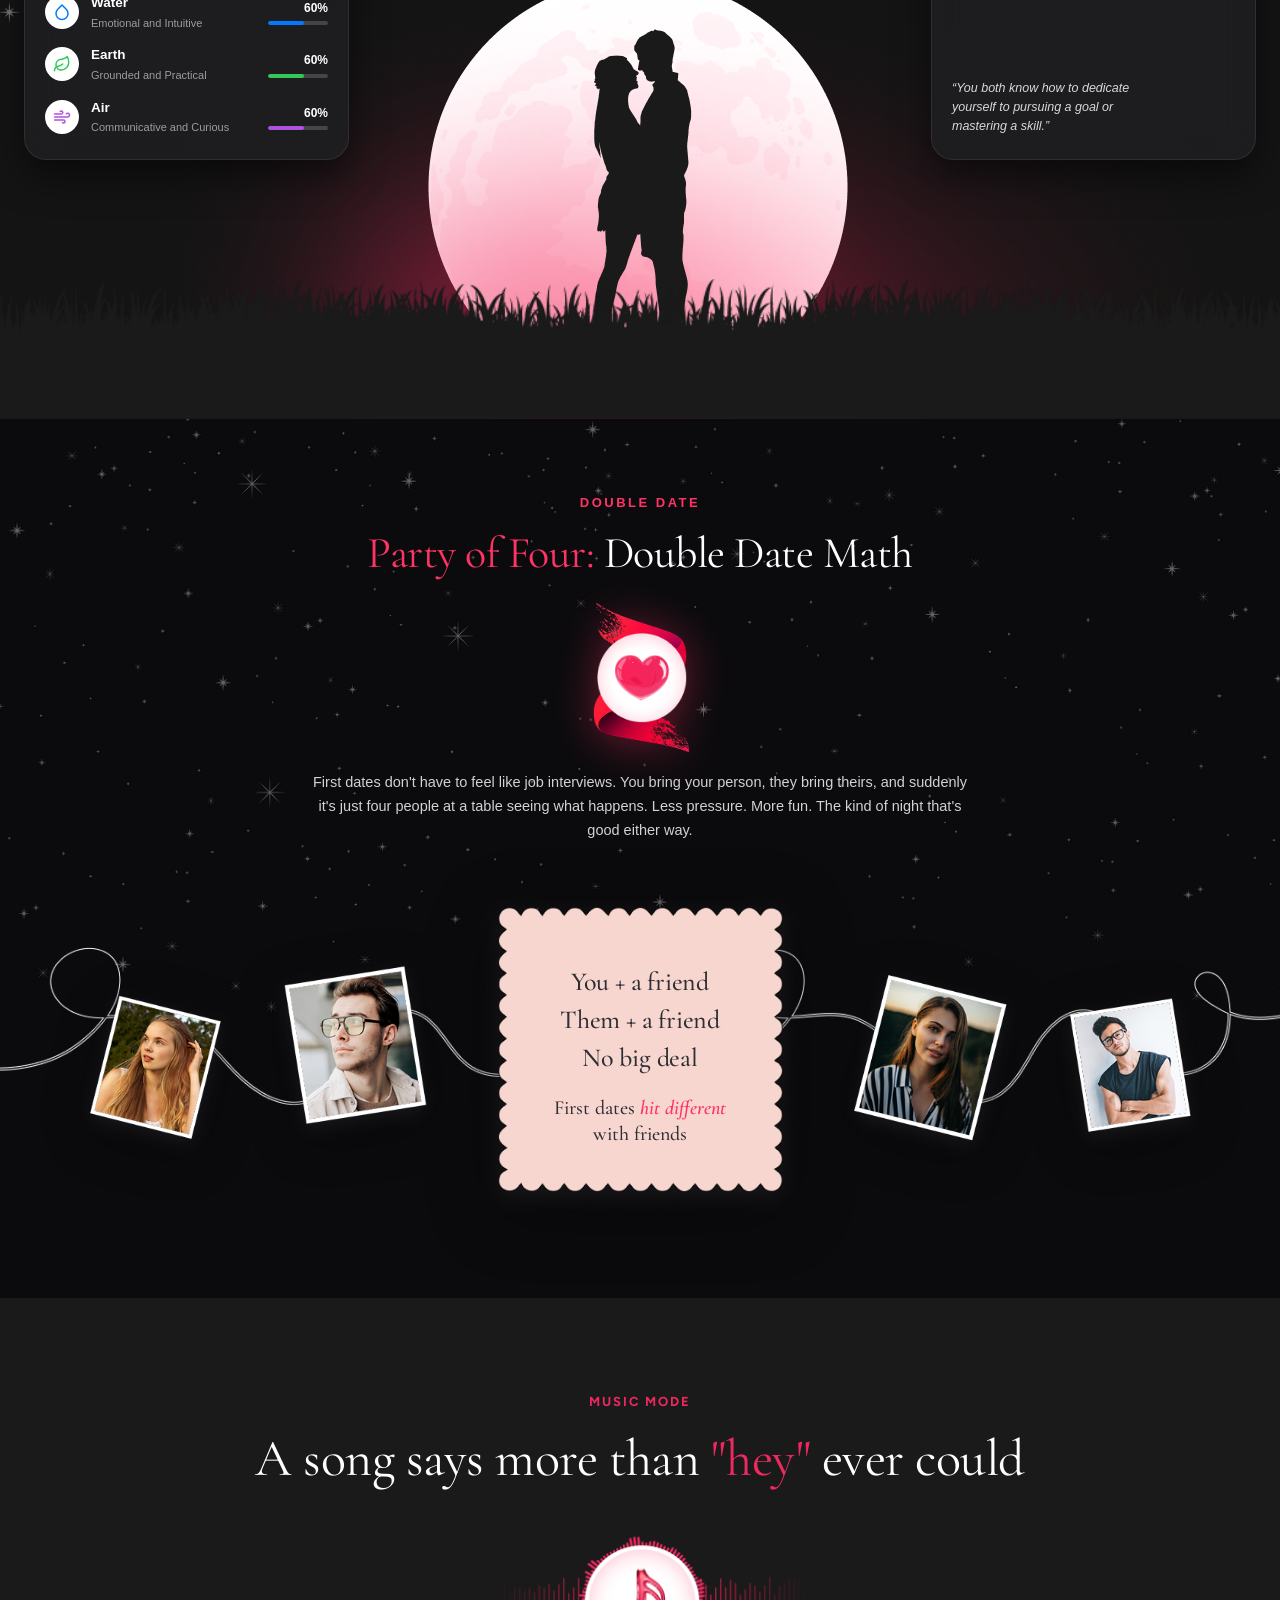
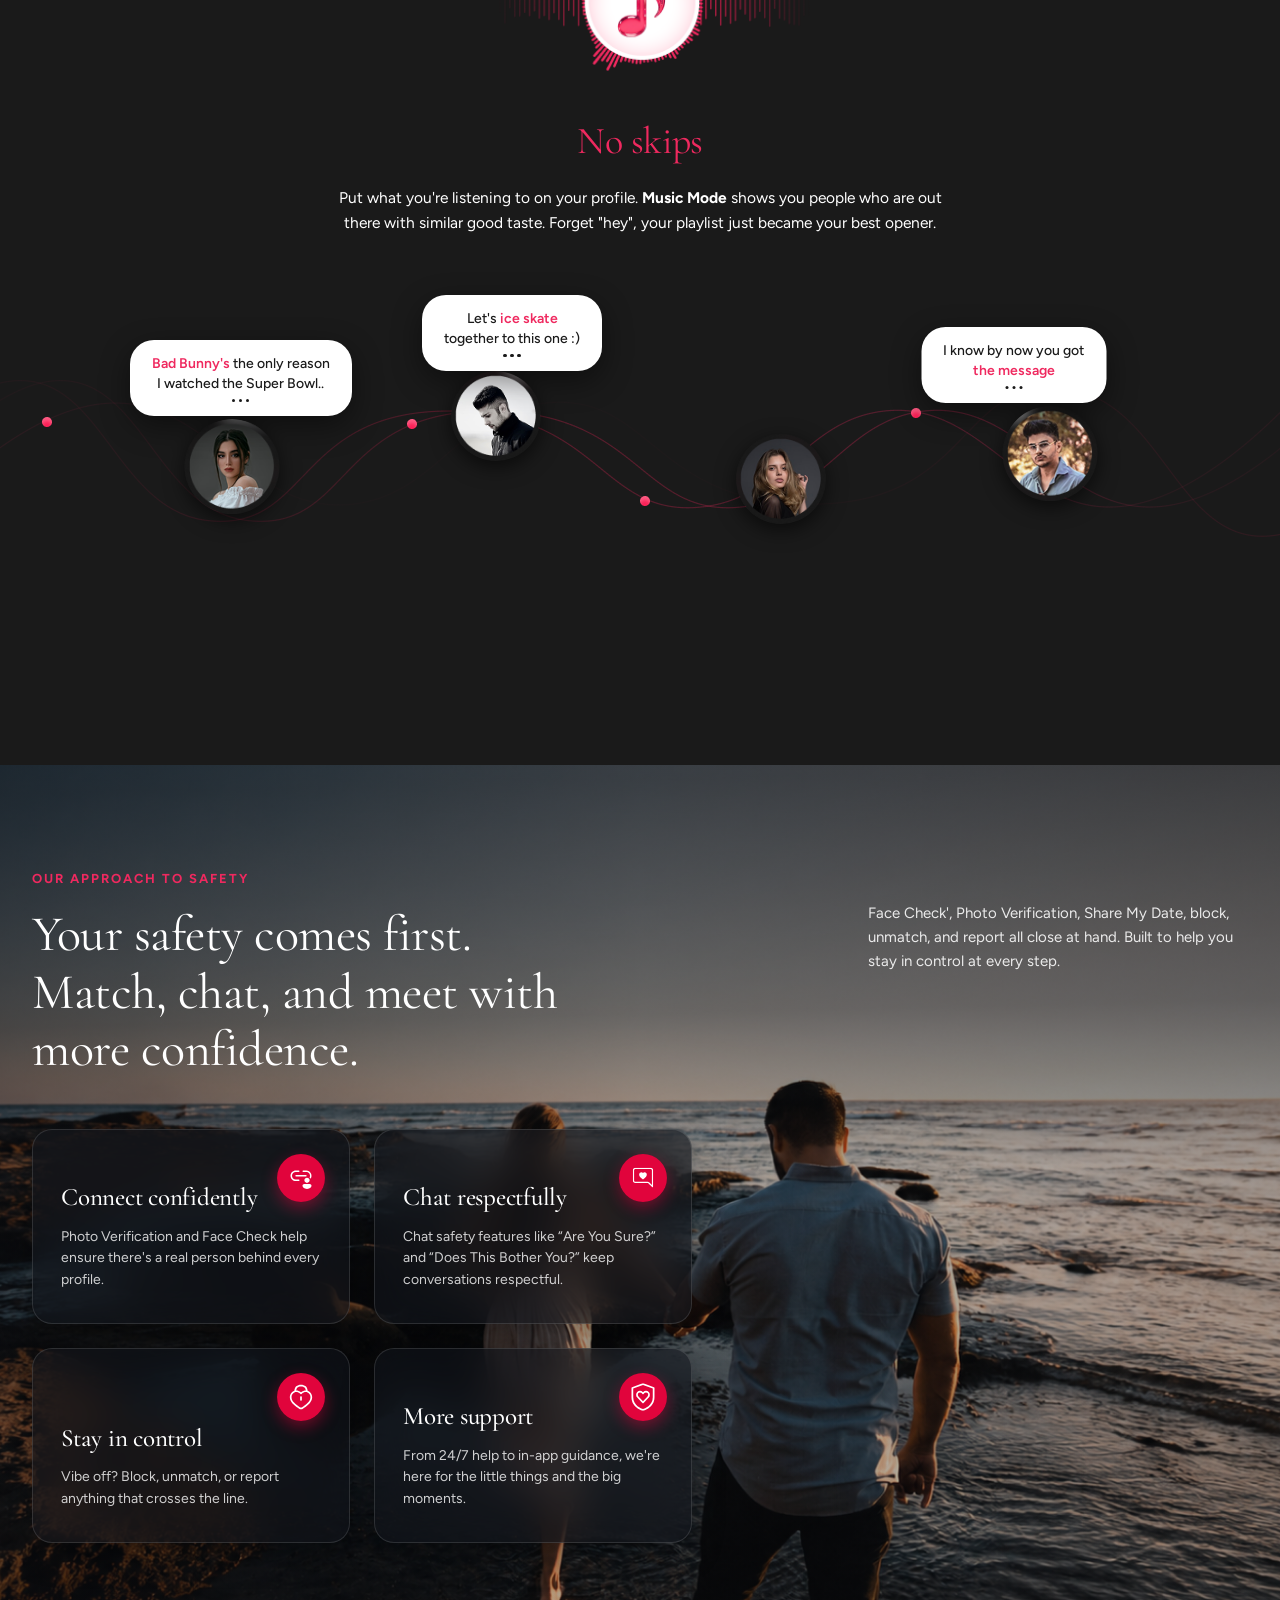
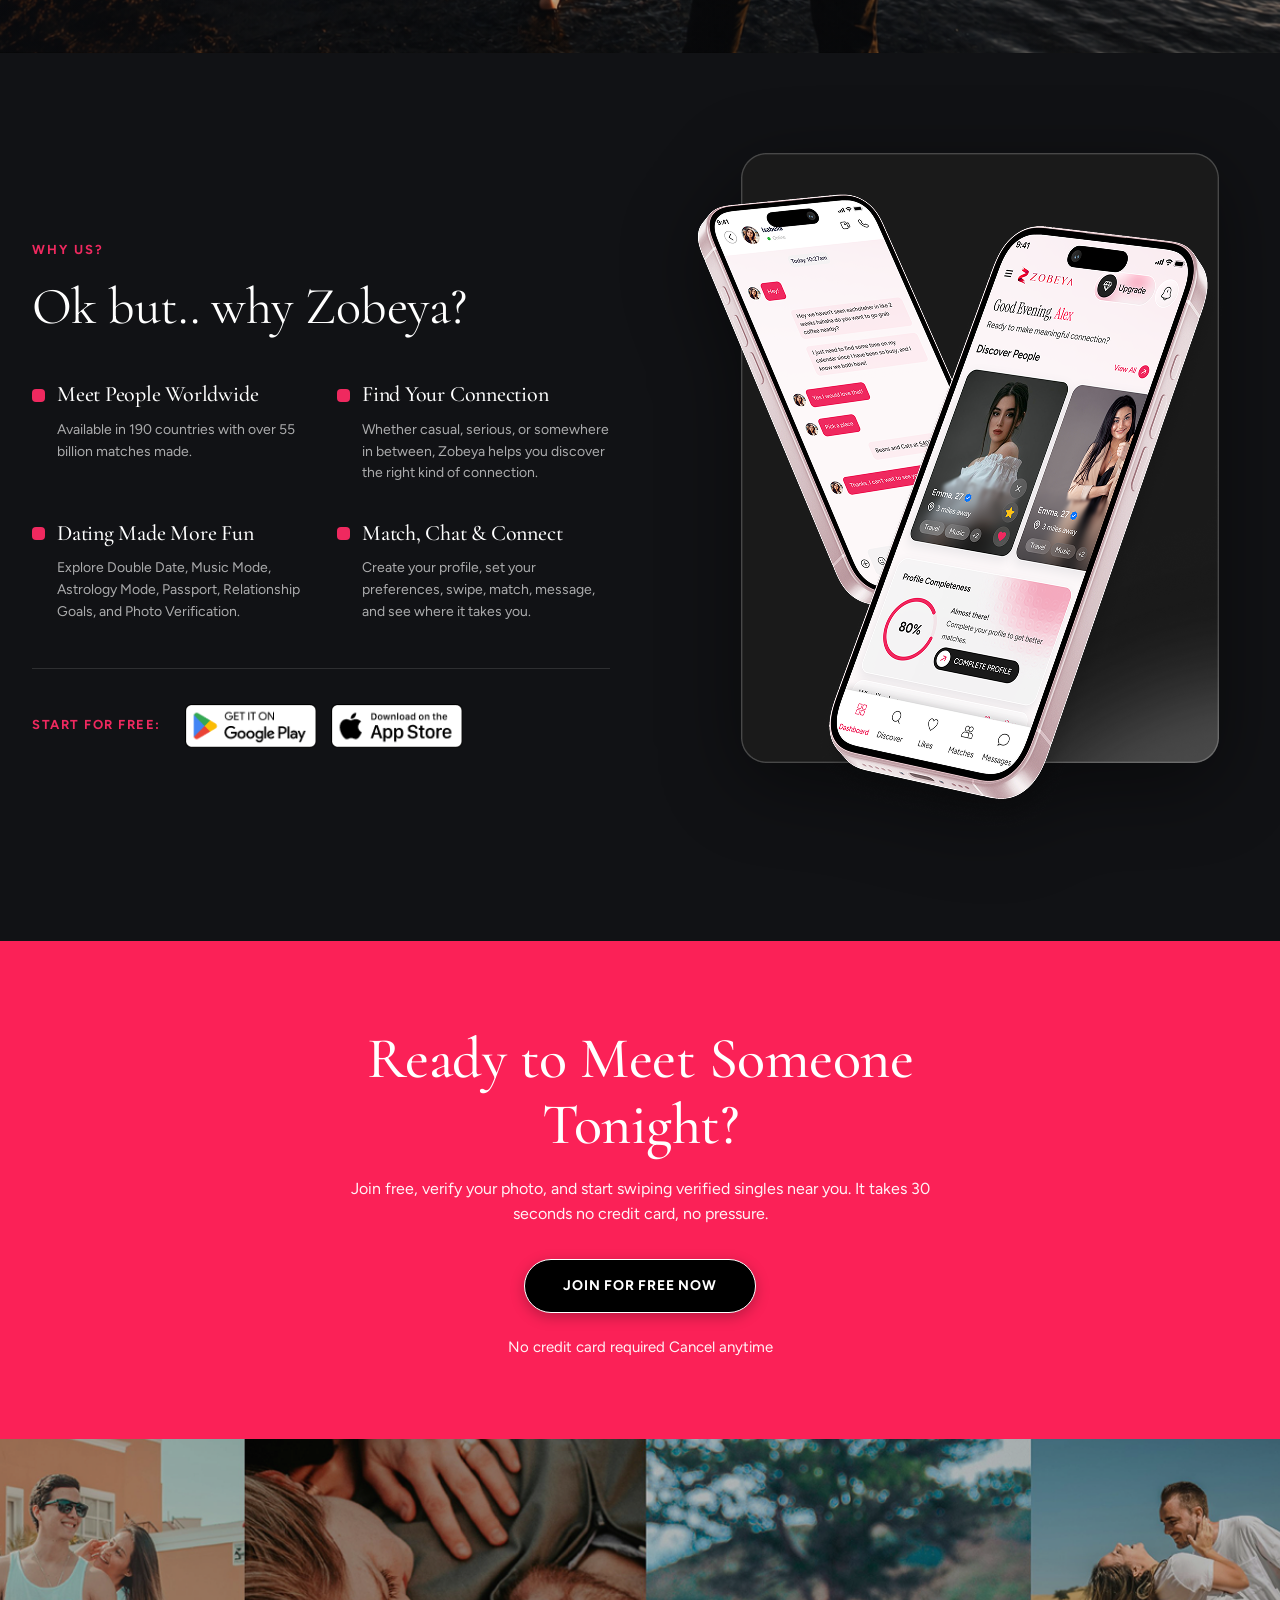
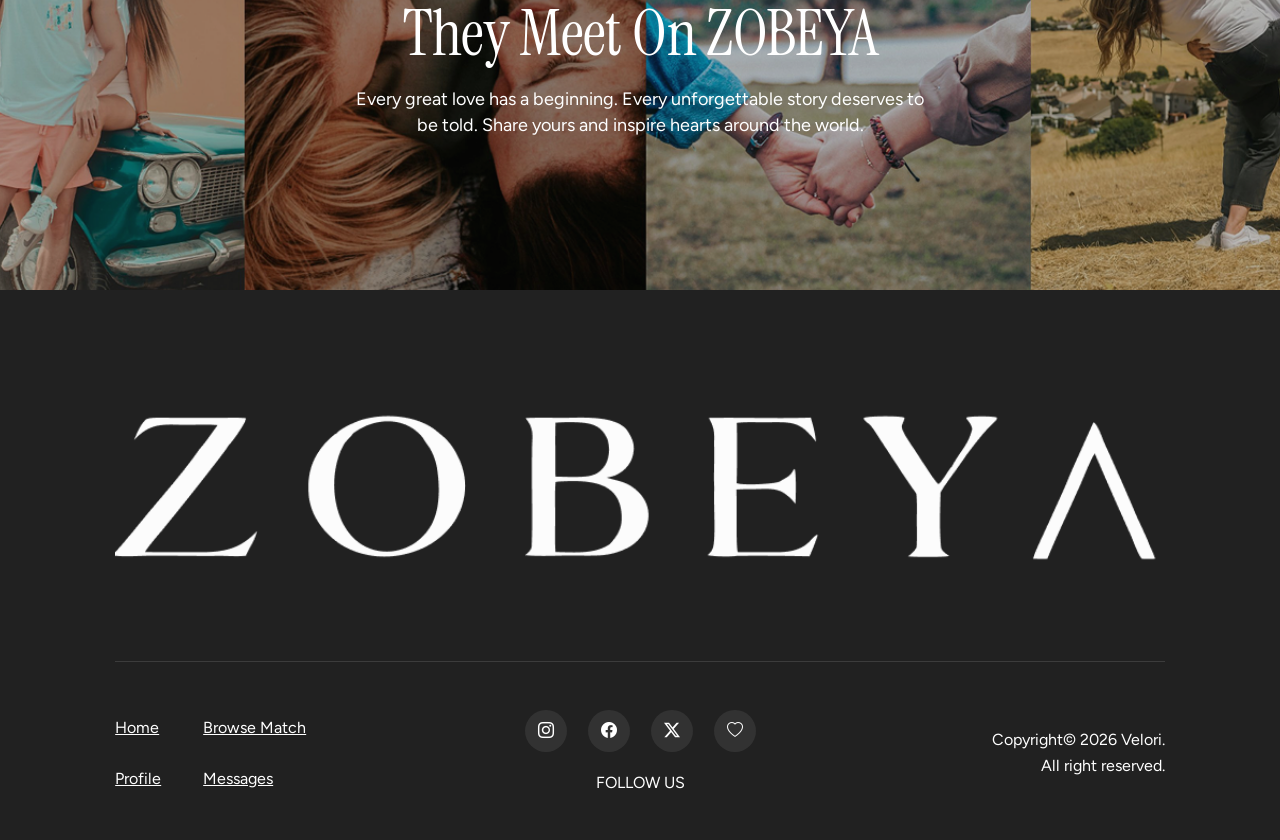
==== commit d4ccbc81: "update cosmic" ====
--- a/index.html
+++ b/index.html
@@ -53,7 +53,8 @@
             </div>
 
             <div class="hero__copy">
-                <h1>Find Your,<br class="hero__br--desktop"> Perfect<br class="hero__br--mobile"> Match<br class="hero__br--desktop"> With <span style="color: red;">Zobeya</span></h1>
+                <h1>Find Your,<br class="hero__br--desktop"> Perfect<br class="hero__br--mobile"> Match<br
+                        class="hero__br--desktop"> With <span style="color: red;">Zobeya</span></h1>
             </div>
 
             <div class="hero__intro">
@@ -401,7 +402,7 @@
                             </div>
 
                             <blockquote class="personality-quote">
-                                &ldquo;You both know how to dedicate yourself to pursuing a goal or mastering a
+                                &ldquo;You both know how to dedicate<br>yourself to pursuing a goal or<br>mastering a
                                 skill.&rdquo;
                             </blockquote>
                         </div>
@@ -461,7 +462,8 @@
                             <p class="math-line">You + a friend</p>
                             <p class="math-line">Them + a friend</p>
                             <p class="math-line math-highlight">No big deal</p>
-                            <p class="math-footer">First dates <span class="hit-different">hit different</span> with
+                            <p class="math-footer">First dates <span class="hit-different">hit different</span> <br>
+                                with
                                 friends</p>
                         </div>
                     </div>
--- a/assets/css/style.css
+++ b/assets/css/style.css
@@ -3800,20 +3800,41 @@
 /* ================= FULL BACKGROUND SECTION ================= */
 .cosmic-section {
   width: 100%;
-  min-height: 900px;
+  min-height: 940px;
   position: relative;
   display: flex;
   justify-content: center;
   align-items: flex-start;
   box-sizing: border-box;
-  padding: 75px 24px 25px 24px;
+  padding: 65px 24px 75px 24px;
 
   /* Desktop Background: Starry deep space with couple on moon at bottom */
-  background-color: #0b0b0f;
-  background-image: url("../images/landing/cosmic chemistry bg.png");
-  background-position: center bottom;
+  background-color: #141414;
+  background-image:
+    url("../images/landing/cosmic chemistry bg.png"),
+    radial-gradient(1.5px 1.5px at 12% 15%, rgba(255, 255, 255, 0.9), transparent),
+    radial-gradient(2px 2px at 88% 18%, rgba(255, 255, 255, 0.85), transparent),
+    radial-gradient(1.5px 1.5px at 6% 45%, rgba(255, 255, 255, 0.7), transparent),
+    radial-gradient(2px 2px at 94% 50%, rgba(255, 255, 255, 0.8), transparent),
+    radial-gradient(1px 1px at 15% 75%, rgba(255, 255, 255, 0.65), transparent),
+    radial-gradient(2px 2px at 85% 78%, rgba(255, 255, 255, 0.75), transparent);
+  background-position:
+    center bottom,
+    center top,
+    center top,
+    center top,
+    center top,
+    center top,
+    center top;
   background-repeat: no-repeat;
-  background-size: cover;
+  background-size:
+    1440px 1077px,
+    100% 100%,
+    100% 100%,
+    100% 100%,
+    100% 100%,
+    100% 100%,
+    100% 100%;
 
   color: #ffffff;
   font-family:
@@ -3839,7 +3860,7 @@
 .cosmic-header {
   text-align: center;
   max-width: 760px;
-  margin-bottom: 40px;
+  margin-bottom: 24px;
 }
 
 .sub-badge {
@@ -3850,16 +3871,16 @@
   letter-spacing: 2.5px;
   text-transform: uppercase;
   display: inline-block;
-  margin-bottom: 14px;
+  margin-bottom: 12px;
 }
 
 .main-title {
   font-family: "Playfair Display", serif;
   font-weight: 400;
-  font-size: 46px;
+  font-size: 44px;
   line-height: 1.25;
   color: #f5f5f7;
-  margin: 0 0 16px 0;
+  margin: 0 0 12px 0;
   letter-spacing: -0.5px;
 }
 
@@ -3868,14 +3889,14 @@
   display: inline-flex;
   justify-content: center;
   align-items: center;
-  margin: 8px 0 14px 0;
+  margin: 4px 0 8px 0;
 }
 
 .planet-icon {
-  width: 180px;
+  width: 120px;
   height: auto;
   object-fit: contain;
-  filter: drop-shadow(0 0 28px rgba(255, 51, 102, 0.45));
+  filter: drop-shadow(0 0 20px rgba(255, 51, 102, 0.45));
   transition: transform 0.3s ease;
 }
 
@@ -3886,18 +3907,18 @@
 .highlight-title {
   font-family: "Playfair Display", serif;
   color: #ff3366;
-  font-size: 32px;
+  font-size: 30px;
   font-weight: 400;
-  margin: 0 0 12px 0;
+  margin: 0 0 10px 0;
   letter-spacing: -0.3px;
 }
 
 .description {
   font-family: "Inter", -apple-system, BlinkMacSystemFont, sans-serif;
-  font-size: 14.5px;
-  line-height: 1.65;
+  font-size: 14px;
+  line-height: 1.6;
   color: #c7c7cf;
-  max-width: 630px;
+  max-width: 620px;
   margin: 0 auto;
   font-weight: 400;
 }
@@ -3905,43 +3926,43 @@
 /* Cards Wrapper: Flanks the center couple/moon silhouette */
 .cosmic-cards-wrapper {
   width: 100%;
+  max-width: 1240px;
   display: flex;
   justify-content: space-between;
   align-items: stretch;
   gap: 30px;
-  min-height: 370px;
-  margin-top: 15px;
-  margin-bottom: 35px;
+  margin-top: 10px;
+  margin-bottom: 0;
   position: relative;
   z-index: 4;
 }
 
 /* Dark Glassmorphism Cards */
 .cosmic-card {
-  width: 335px;
-  background: rgba(30, 30, 33, 0.88);
+  width: 325px;
+  background: rgba(30, 30, 33, 0.9);
   backdrop-filter: blur(16px);
   -webkit-backdrop-filter: blur(16px);
   border: 1px solid rgba(255, 255, 255, 0.08);
-  border-radius: 26px;
-  padding: 28px 24px;
-  box-shadow: 0 20px 45px rgba(0, 0, 0, 0.55);
+  border-radius: 22px;
+  padding: 22px 20px;
+  box-shadow: 0 16px 36px rgba(0, 0, 0, 0.5);
   box-sizing: border-box;
 }
 
 /* Element Mix Card */
 .card-title {
   font-family: "Playfair Display", serif;
-  font-size: 22px;
+  font-size: 20px;
   font-weight: 400;
   color: #f5f5f7;
-  margin: 0 0 22px 0;
+  margin: 0 0 16px 0;
 }
 
 .element-list {
   display: flex;
   flex-direction: column;
-  gap: 16px;
+  gap: 12px;
 }
 
 .element-item {
@@ -3951,8 +3972,8 @@
 }
 
 .icon-box {
-  width: 38px;
-  height: 38px;
+  width: 34px;
+  height: 34px;
   border-radius: 50%;
   background: #ffffff;
   display: flex;
@@ -3961,6 +3982,11 @@
   flex-shrink: 0;
 }
 
+.icon-box svg {
+  width: 18px;
+  height: 18px;
+}
+
 .icon-fire svg {
   color: #ff3b5c;
 }
@@ -3979,14 +4005,14 @@
 
 .element-info {
   flex-grow: 1;
-  margin-left: 14px;
+  margin-left: 12px;
   display: flex;
   flex-direction: column;
 }
 
 .element-name {
   font-family: "Inter", -apple-system, BlinkMacSystemFont, sans-serif;
-  font-size: 14px;
+  font-size: 13.5px;
   font-weight: 600;
   color: #ffffff;
 }
@@ -3995,21 +4021,21 @@
   font-family: "Inter", -apple-system, BlinkMacSystemFont, sans-serif;
   font-size: 11px;
   color: #9c9ca4;
-  margin-top: 2px;
+  margin-top: 1px;
 }
 
 .element-metric {
   text-align: right;
-  min-width: 65px;
+  min-width: 60px;
 }
 
 .metric-val {
   font-family: "Inter", -apple-system, BlinkMacSystemFont, sans-serif;
-  font-size: 13px;
+  font-size: 12px;
   font-weight: 700;
   color: #ffffff;
   display: block;
-  margin-bottom: 4px;
+  margin-bottom: 3px;
 }
 
 .progress-bar-bg {
@@ -4052,15 +4078,15 @@
   display: flex;
   justify-content: space-between;
   align-items: flex-start;
-  margin-bottom: 22px;
+  margin-bottom: 18px;
 }
 
 .brand-tag {
   font-family: "Inter", -apple-system, BlinkMacSystemFont, sans-serif;
-  font-size: 12px;
+  font-size: 11px;
   color: #c7c7cc;
   display: block;
-  margin-bottom: 4px;
+  margin-bottom: 3px;
 }
 
 .brand-tag .highlight-brand {
@@ -4070,7 +4096,7 @@
 
 .partner-title {
   font-family: "Inter", -apple-system, BlinkMacSystemFont, sans-serif !important;
-  font-size: 19px !important;
+  font-size: 18px !important;
   font-weight: 700 !important;
   color: #ffffff !important;
   margin: 0;
@@ -4083,8 +4109,8 @@
 }
 
 .avatar {
-  width: 38px;
-  height: 38px;
+  width: 34px;
+  height: 34px;
   border-radius: 50%;
   border: 2px solid #ffffff;
   object-fit: cover;
@@ -4095,22 +4121,22 @@
 }
 
 .personality-content {
+  display: flex;
+  flex-direction: column;
+  justify-content: space-between;
   flex: 1;
-  display: flex;
-  flex-direction: column;
-  justify-content: center;
 }
 
 .feature-subheading {
   display: flex;
   align-items: center;
-  gap: 12px;
-  margin-bottom: 22px;
+  gap: 10px;
+  margin-bottom: 16px;
 }
 
 .icon-star-badge {
-  width: 34px;
-  height: 34px;
+  width: 32px;
+  height: 32px;
   border-radius: 50%;
   background: #ffffff;
   display: flex;
@@ -4122,15 +4148,15 @@
 
 .sub-label {
   font-family: "Inter", -apple-system, BlinkMacSystemFont, sans-serif;
-  font-size: 13.5px;
+  font-size: 13px;
   font-weight: 600;
   color: #ffffff;
-  margin: 0 0 3px 0;
+  margin: 0 0 2px 0;
 }
 
 .zodiac-match {
   font-family: "Inter", -apple-system, BlinkMacSystemFont, sans-serif;
-  font-size: 12.5px;
+  font-size: 12px;
   color: #d1d1d6;
   margin: 0;
   display: flex;
@@ -4155,9 +4181,9 @@
 .personality-quote {
   font-family: "Inter", -apple-system, BlinkMacSystemFont, sans-serif;
   margin: 0;
-  font-size: 13.5px;
+  font-size: 12.5px;
   font-style: italic;
-  line-height: 1.6;
+  line-height: 1.55;
   color: #d8d8e0;
 }
 
@@ -4175,13 +4201,31 @@
 
 .cosmic-bottom-grass img {
   width: 100%;
-  min-width: 1200px;
-  height: 110px;
+  min-width: 1440px;
+  height: 140px;
   object-fit: cover;
   object-position: bottom center;
   display: block;
   margin-left: 50%;
   transform: translateX(-50%);
+}
+
+@media screen and (min-width: 992px) and (max-width: 1199px) {
+  .cosmic-section {
+    background-size:
+      1200px 898px,
+      100% 100%,
+      100% 100%,
+      100% 100%,
+      100% 100%,
+      100% 100%,
+      100% 100%;
+  }
+
+  .cosmic-card {
+    width: 285px;
+    padding: 18px 16px;
+  }
 }
 
 /* ================= RESPONSIVE (TABLET & MOBILE) ================= */
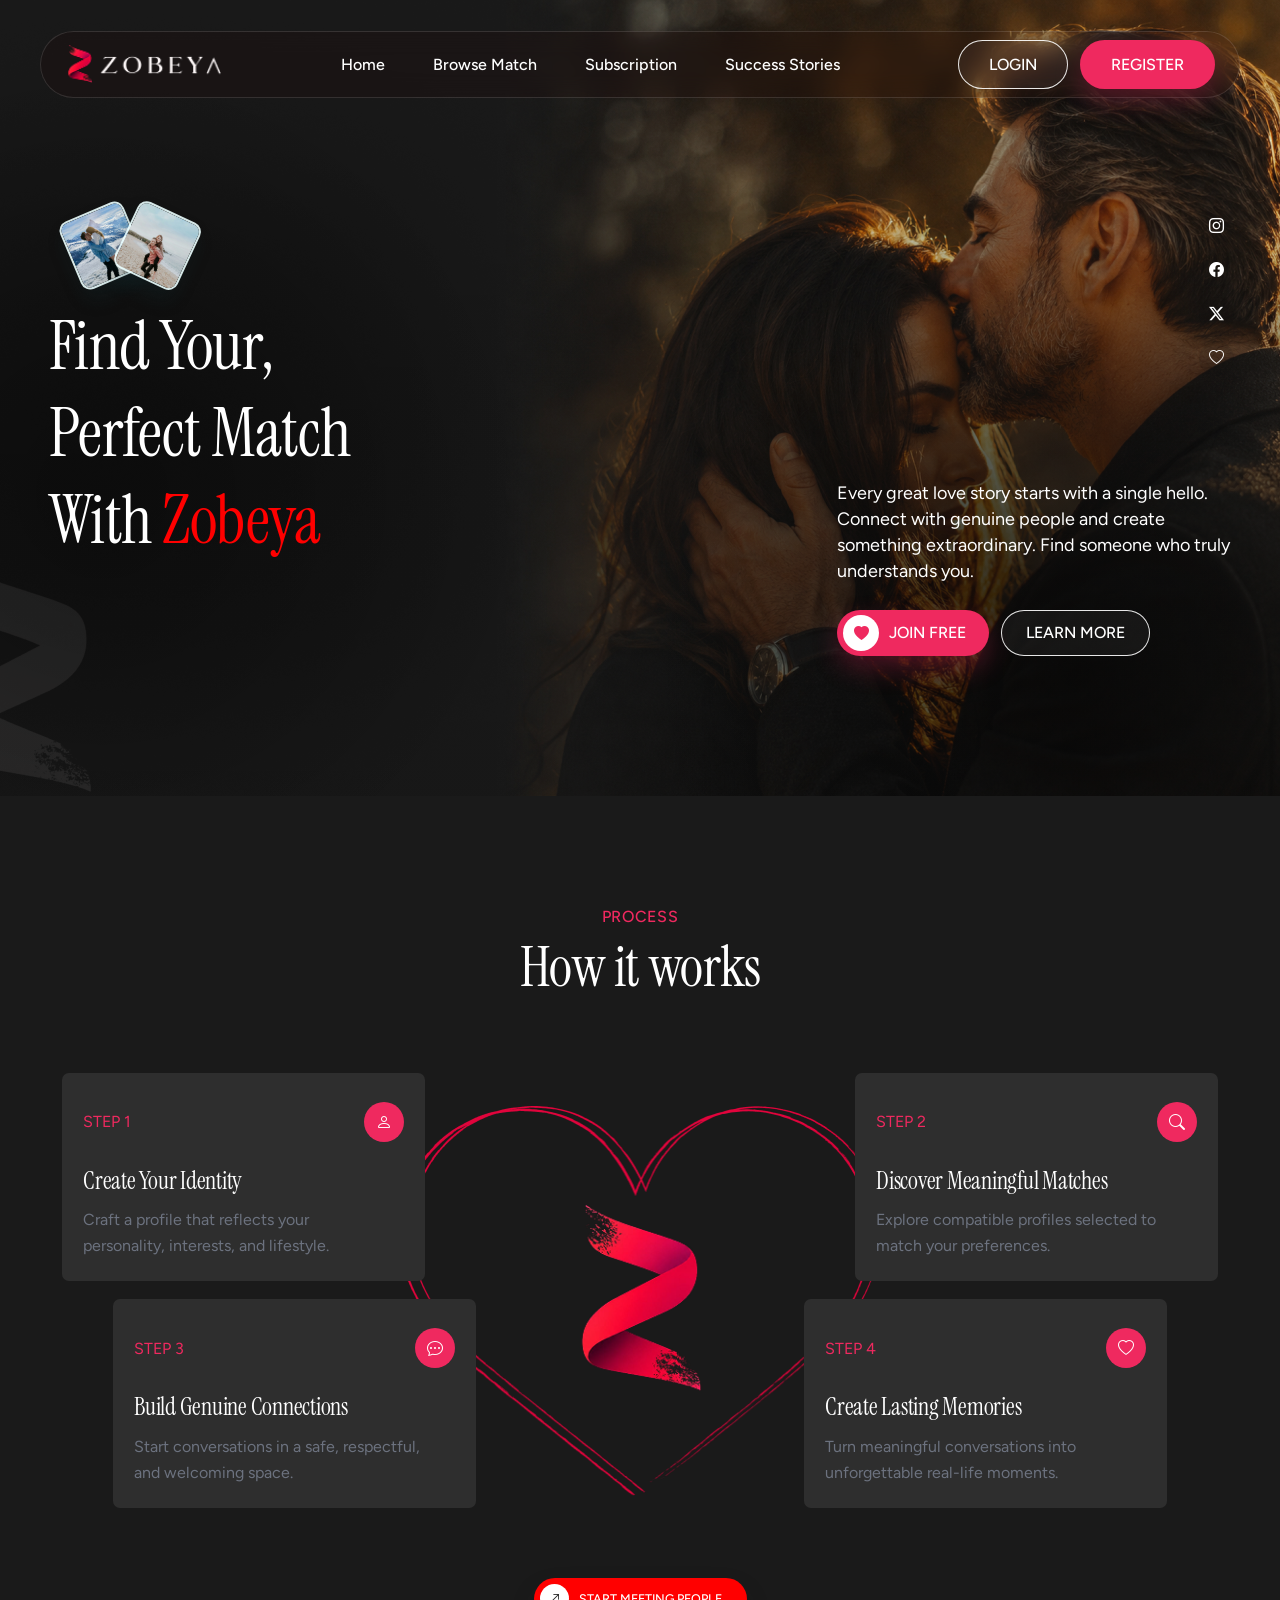
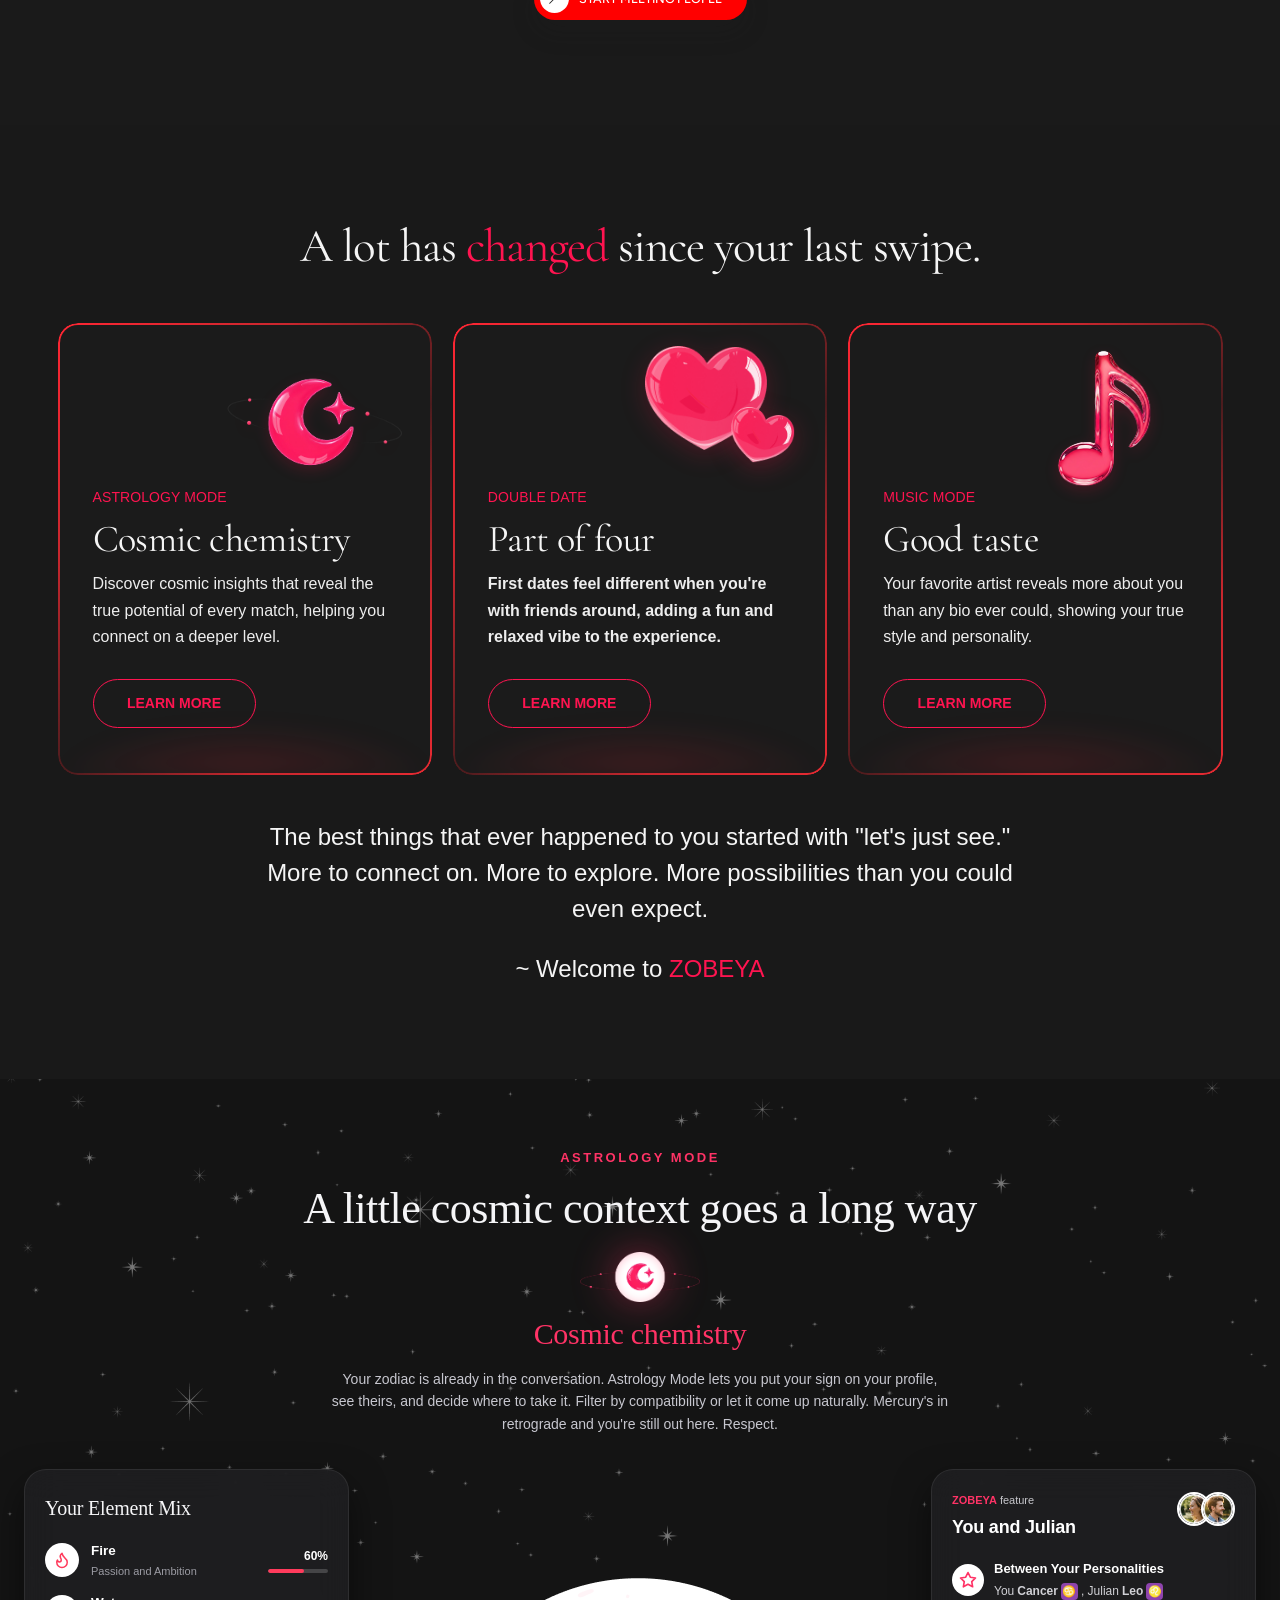
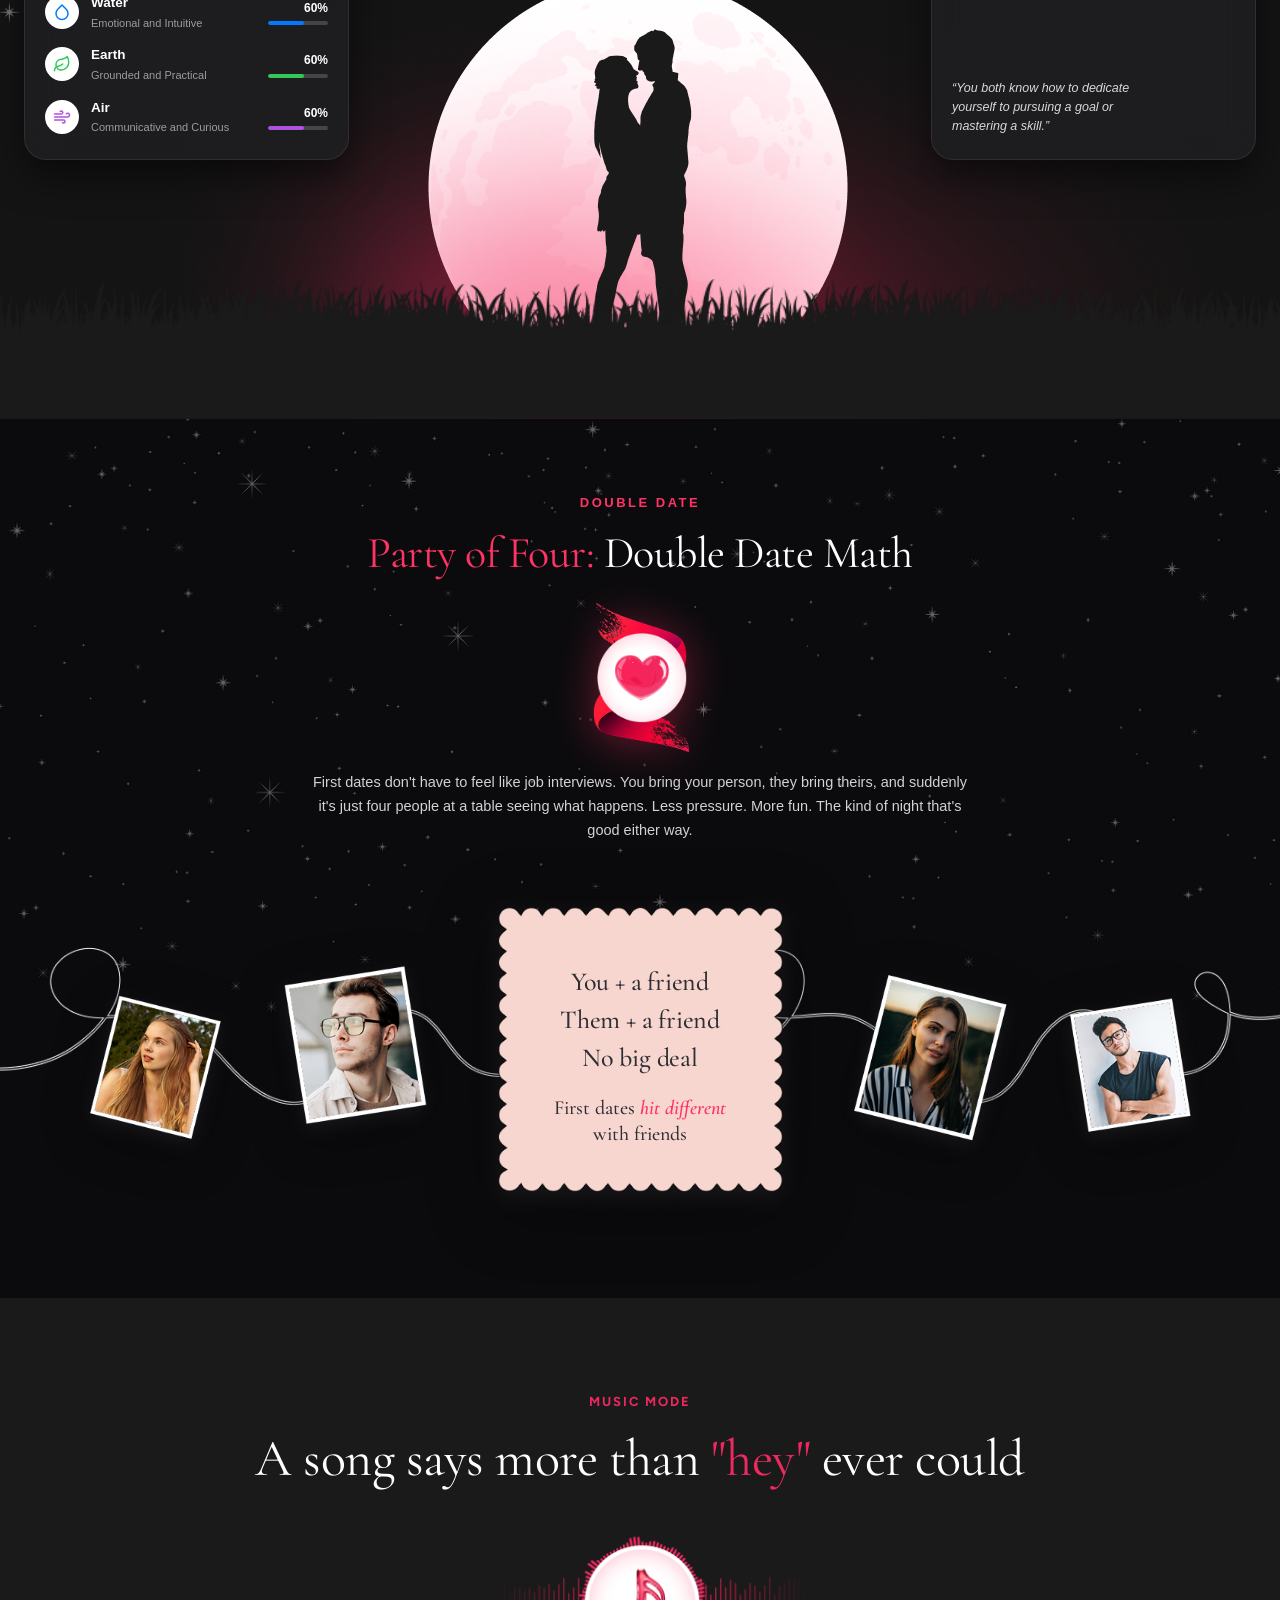
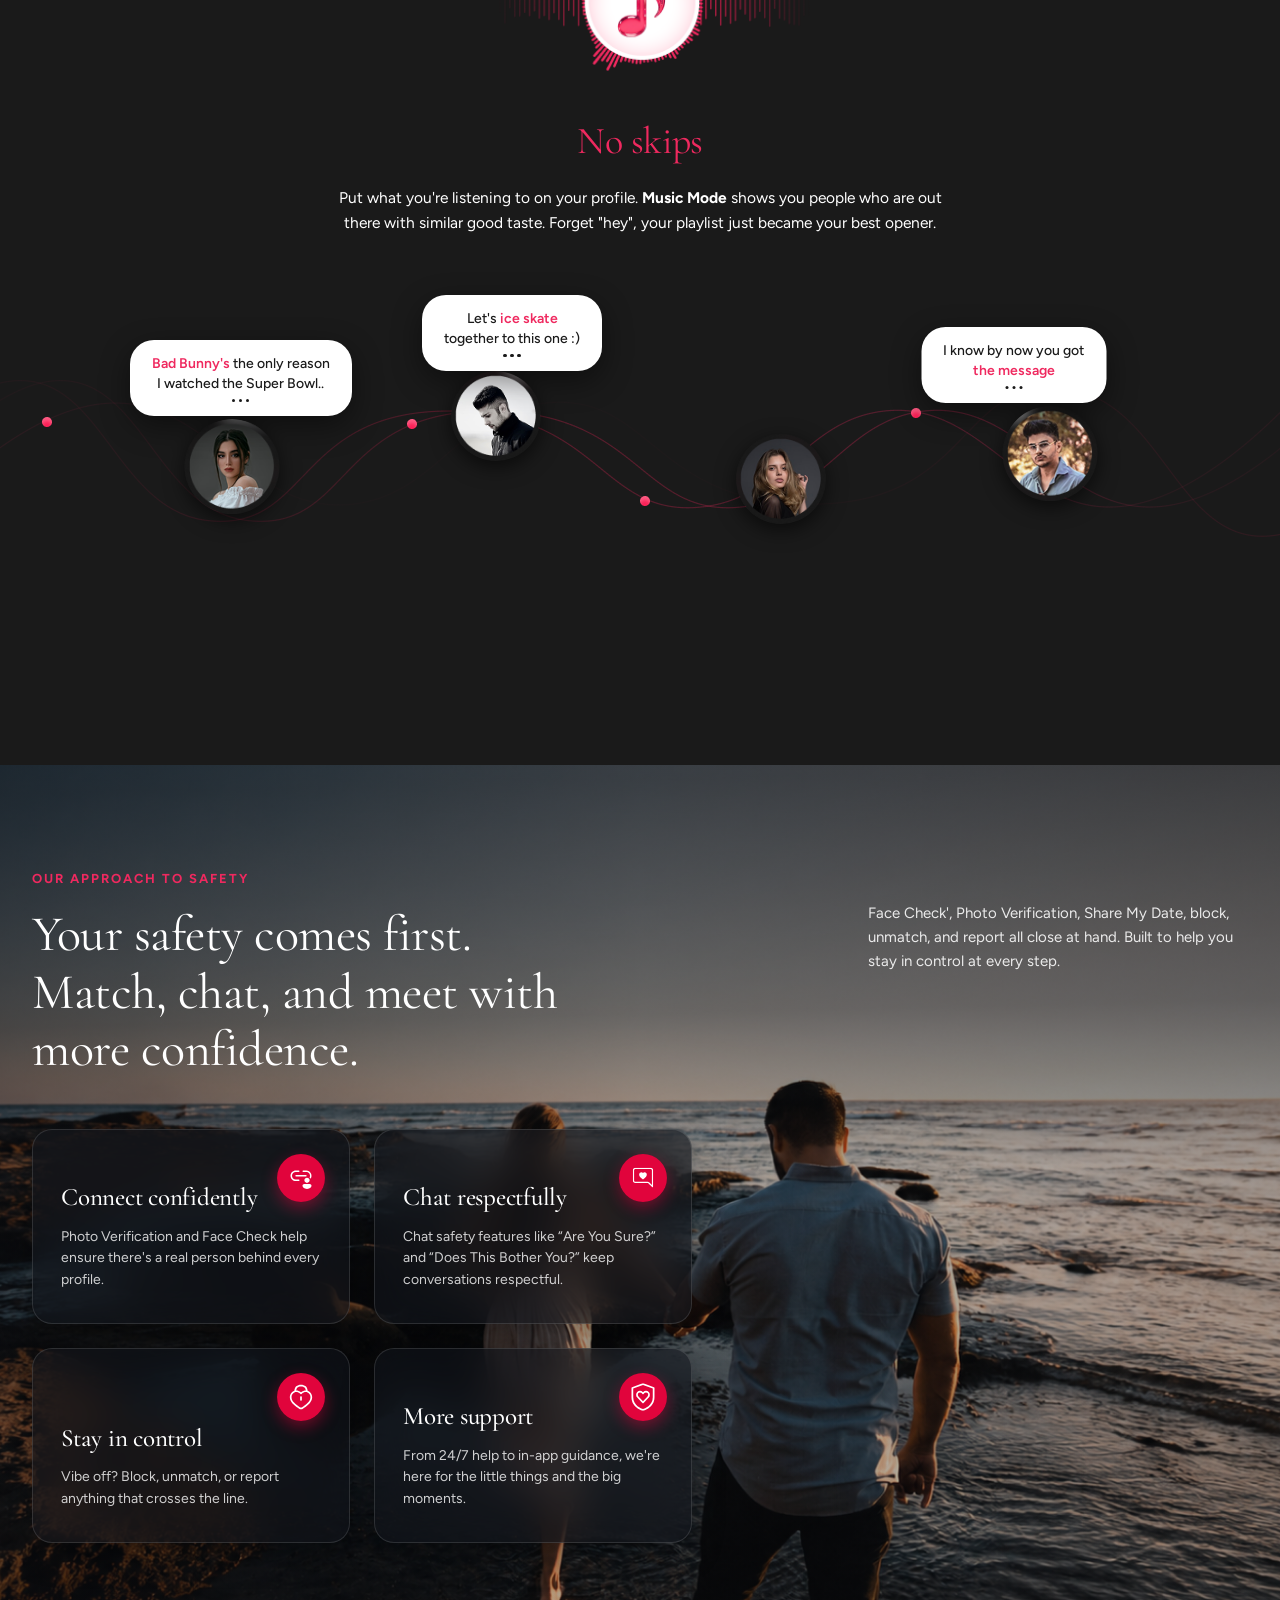
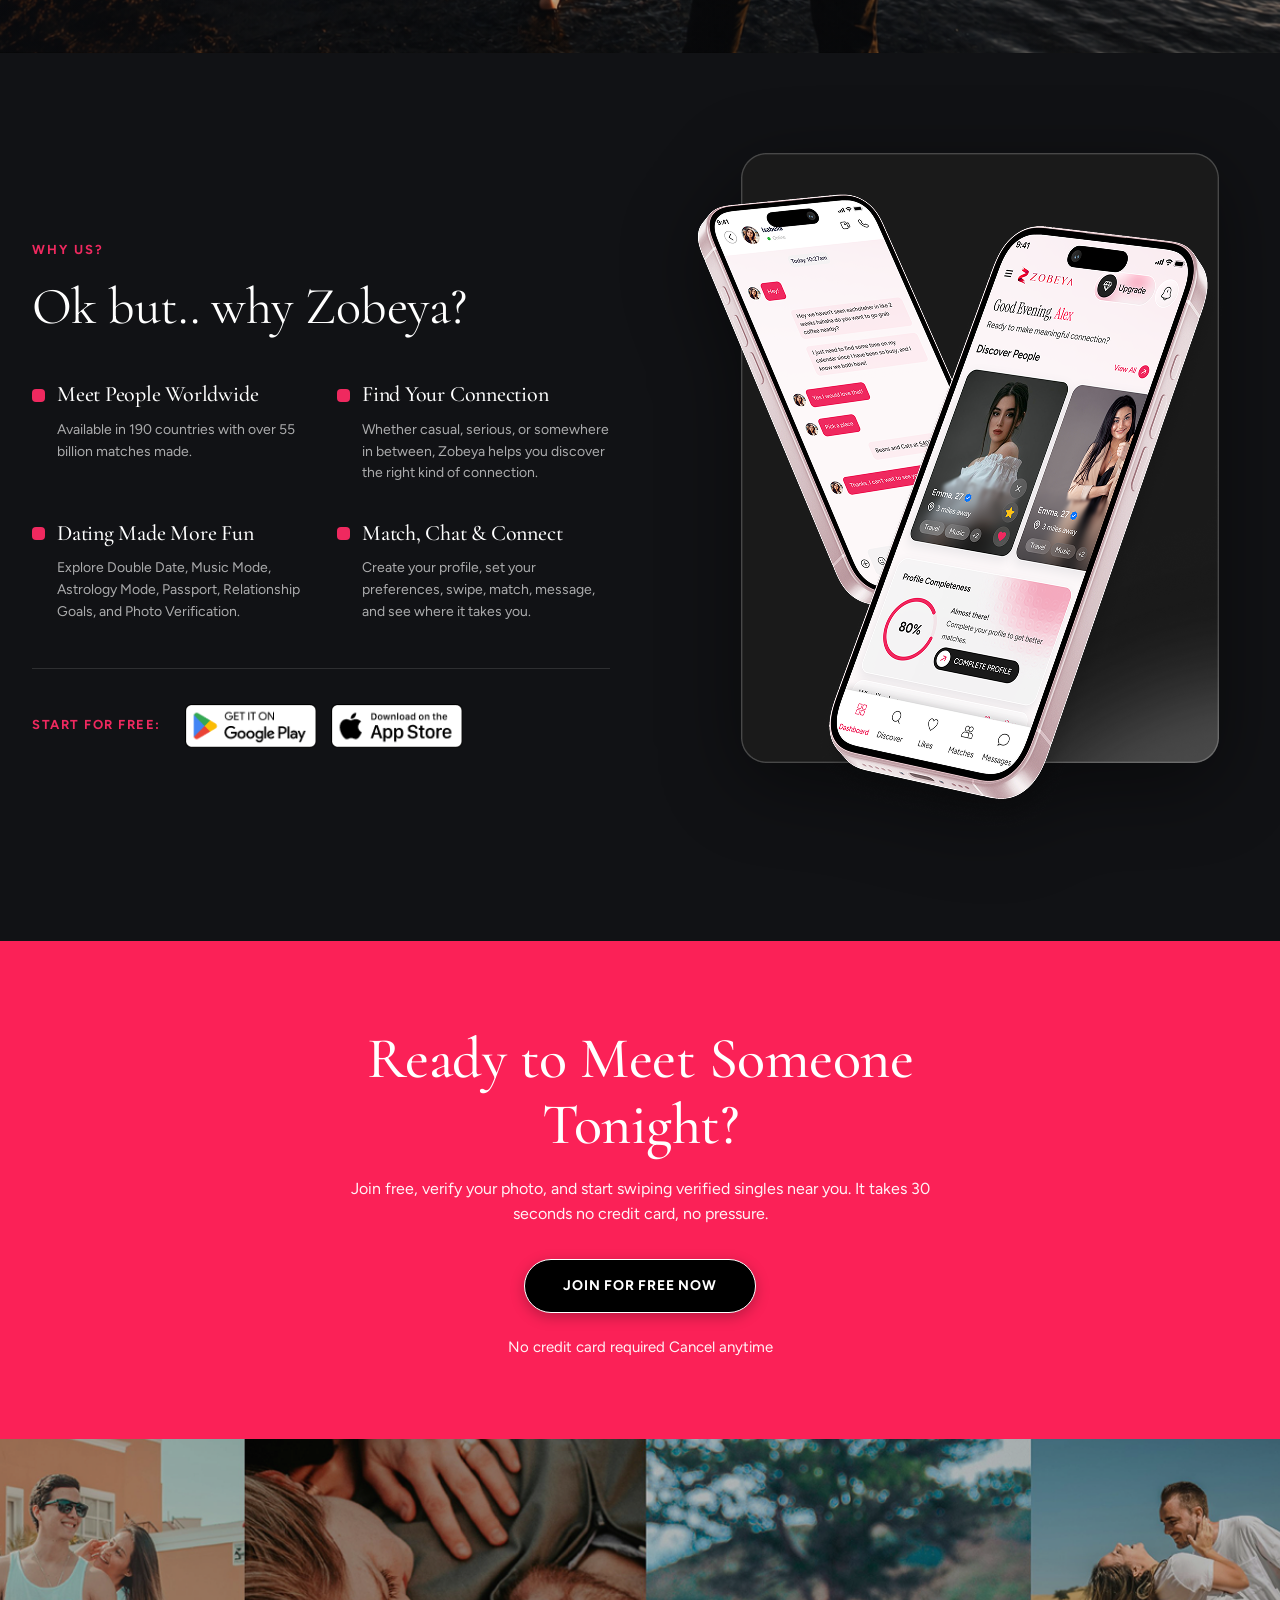
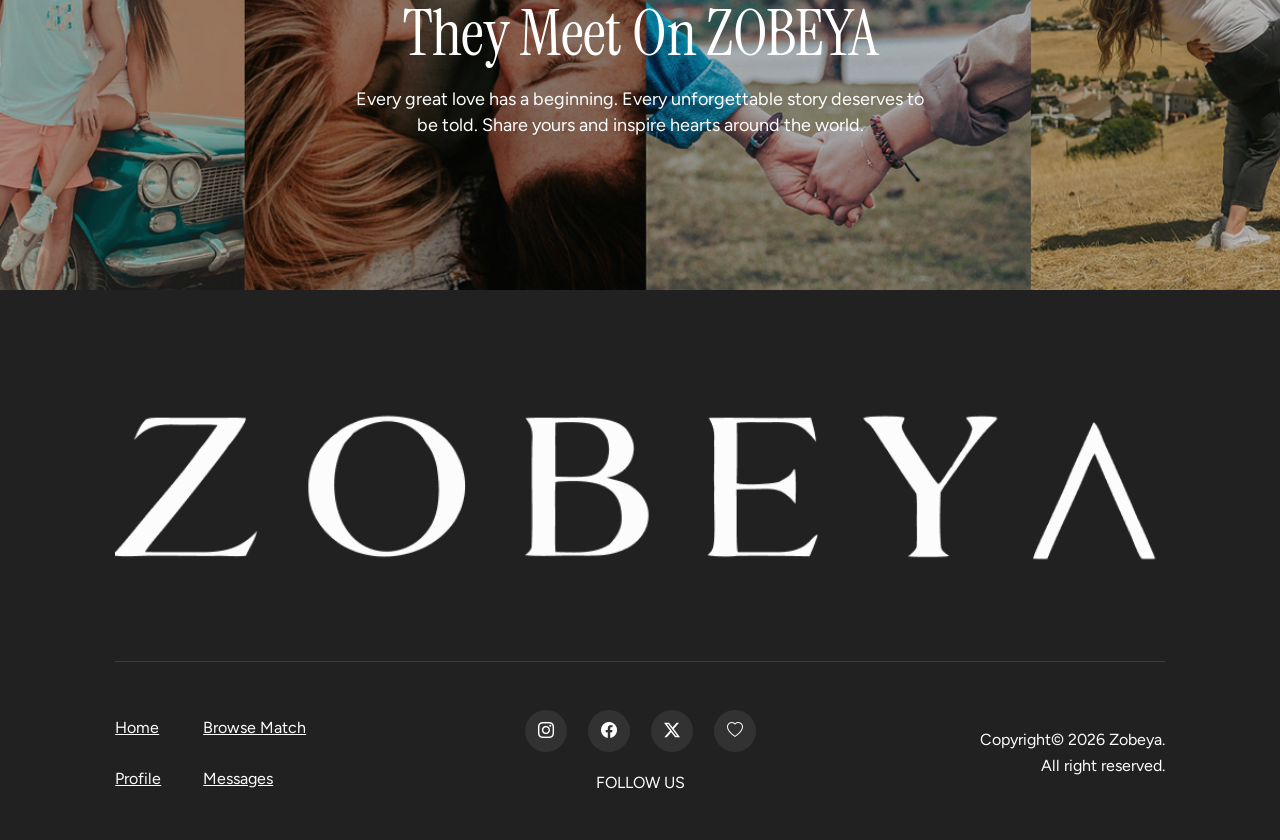
==== commit c19fdd26: "update name valori to zobeya" ====
--- a/index.html
+++ b/index.html
@@ -4,7 +4,7 @@
 <head>
     <meta charset="UTF-8">
     <meta name="viewport" content="width=device-width, initial-scale=1.0">
-    <title>Velori - Millions of Hearts, One Perfect Match</title>
+    <title>Zobeya - Millions of Hearts, One Perfect Match</title>
     <link rel="stylesheet" href="assets/plugins/bootstrap-icons/font/bootstrap-icons.min.css">
     <link rel="stylesheet" href="assets/css/style.css">
     <link rel="stylesheet" href="assets/css/responsive.css">
@@ -27,14 +27,14 @@
             <div class="hero__shade"></div>
 
             <header class="nav-shell">
-                <a class="brand" href="#home" aria-label="Velori home">
-                    <img src="assets/images/icons/velori-logo-white.png" alt="Velori">
+                <a class="brand" href="/" aria-label="Zobeya home">
+                    <img src="assets/images/icons/velori-logo-white.png" alt="Zobeya">
                 </a>
                 <nav class="nav-links" aria-label="Primary navigation">
                     <a href="#home">Home</a>
                     <a href="dashboard.html">Browse Match</a>
                     <a href="profile.html">Subscription</a>
-                    <a href="messages.html">Success Stories</a>
+                    <a href="stories.html">Success Stories</a>
                     <a href="login.html" class="mobile-only-link">Login <i
                             class="bi bi-box-arrow-in-right mobile-icon"></i></a>
                 </nav>
@@ -85,7 +85,7 @@
 
             <div class="process-map">
                 <img class="process-map__outline" src="assets/images/process-mark-1.png" alt="">
-                <img class="process-map__mark" src="assets/images/favicon.png" alt="Velori">
+                <img class="process-map__mark" src="assets/images/favicon.png" alt="Zobeya">
 
                 <article class="step-card step-card--one">
                     <div class="step-card__top">
@@ -736,7 +736,7 @@
         </section>
 
         <footer class="footer">
-            <img class="footer__logo" src="assets/images/footer.png" alt="Velori">
+            <img class="footer__logo" src="assets/images/footer.png" alt="Zobeya">
             <div class="footer__bottom">
                 <nav class="footer__links">
                     <a href="#home">Home</a>
@@ -753,7 +753,7 @@
                     </div>
                     <p>Follow Us</p>
                 </div>
-                <p class="copyright">Copyright&copy; <span id="currentYear">2025</span> Velori.<br>All right reserved.
+                <p class="copyright">Copyright&copy; <span id="currentYear">2025</span> Zobeya.<br>All right reserved.
                 </p>
             </div>
         </footer>
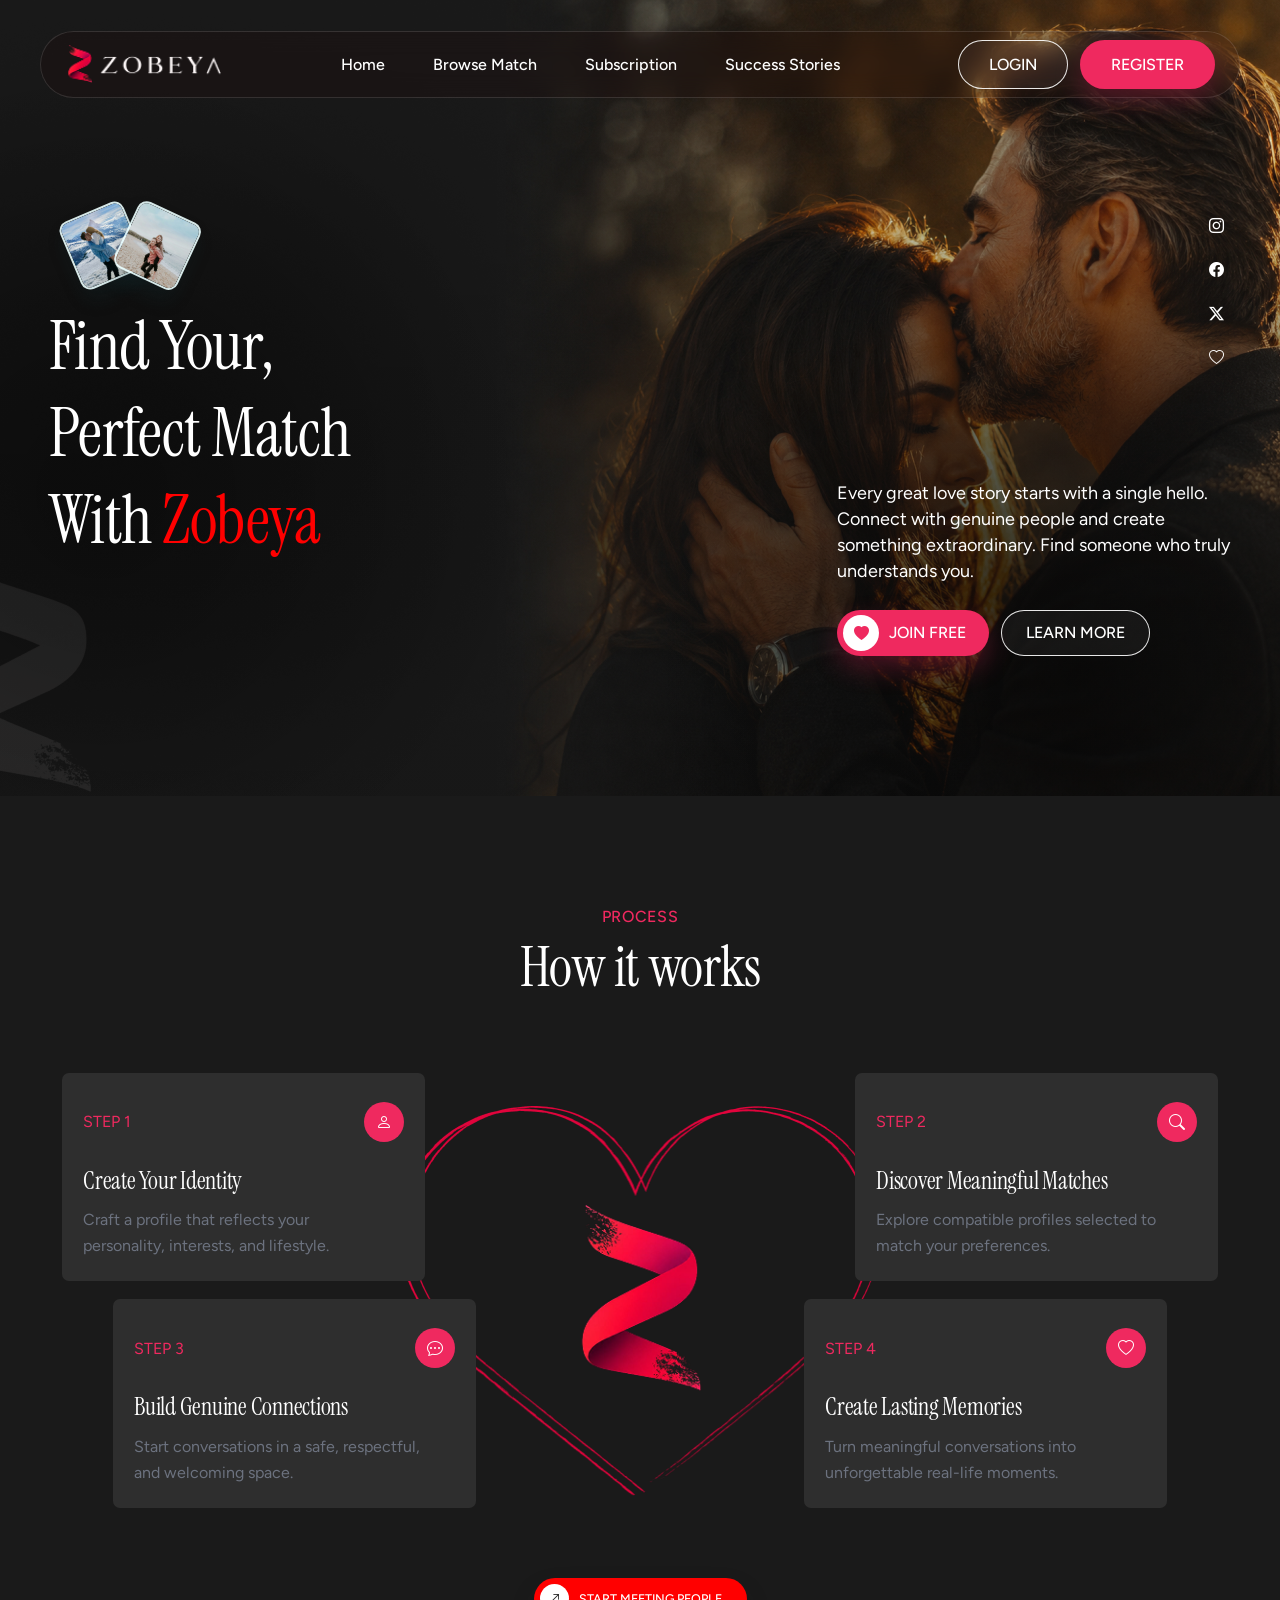
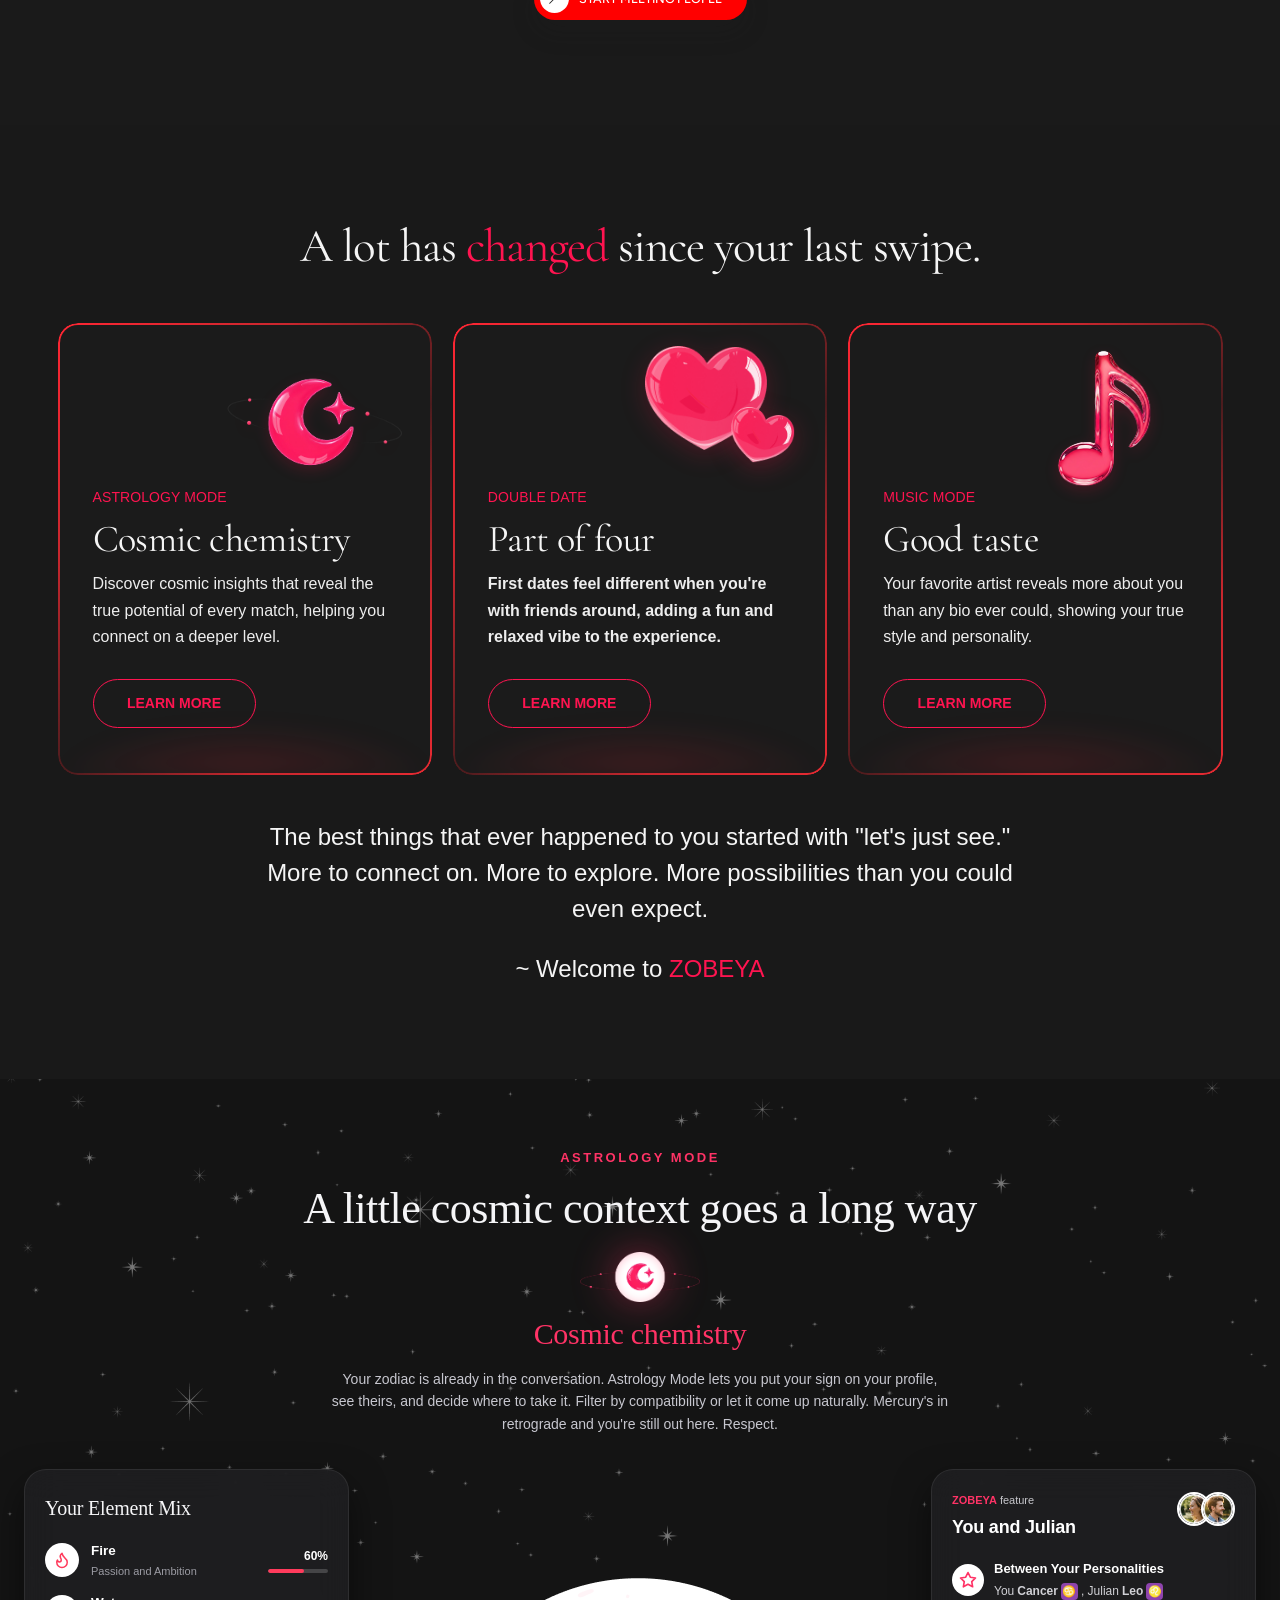
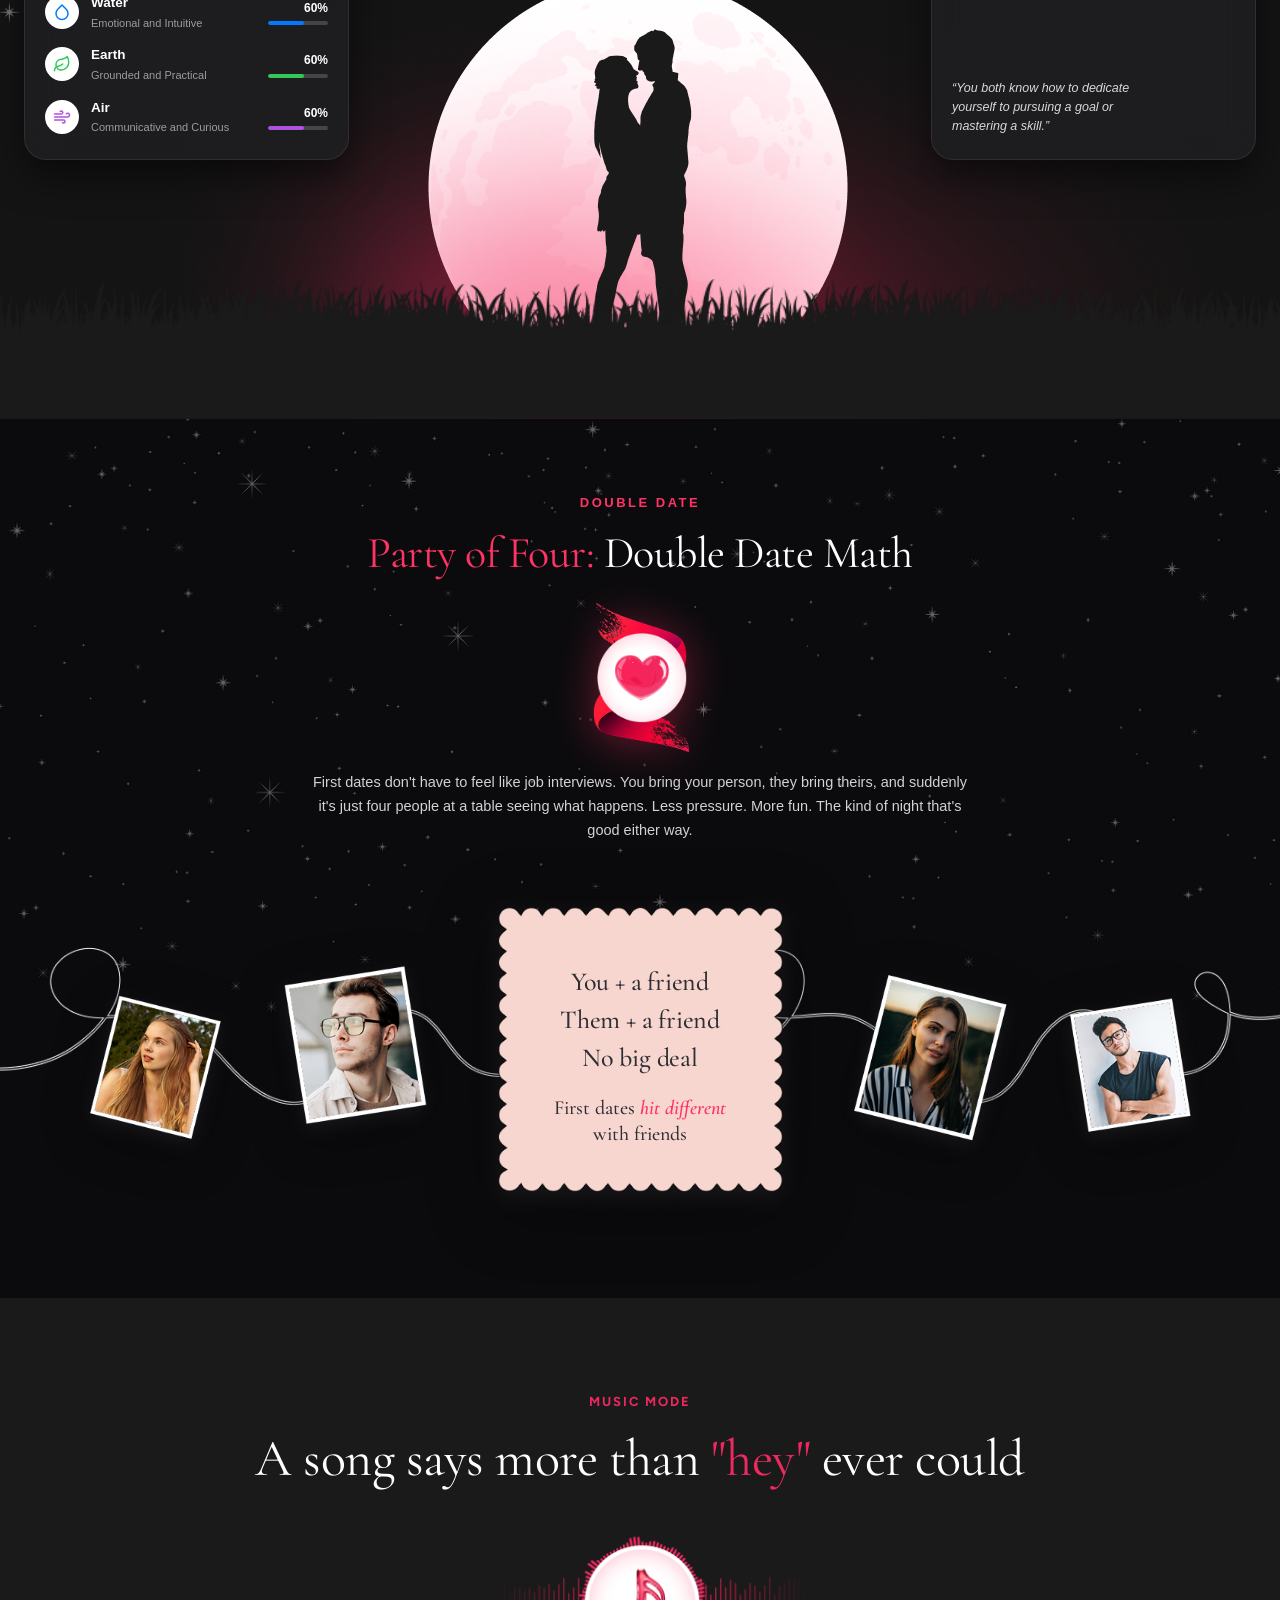
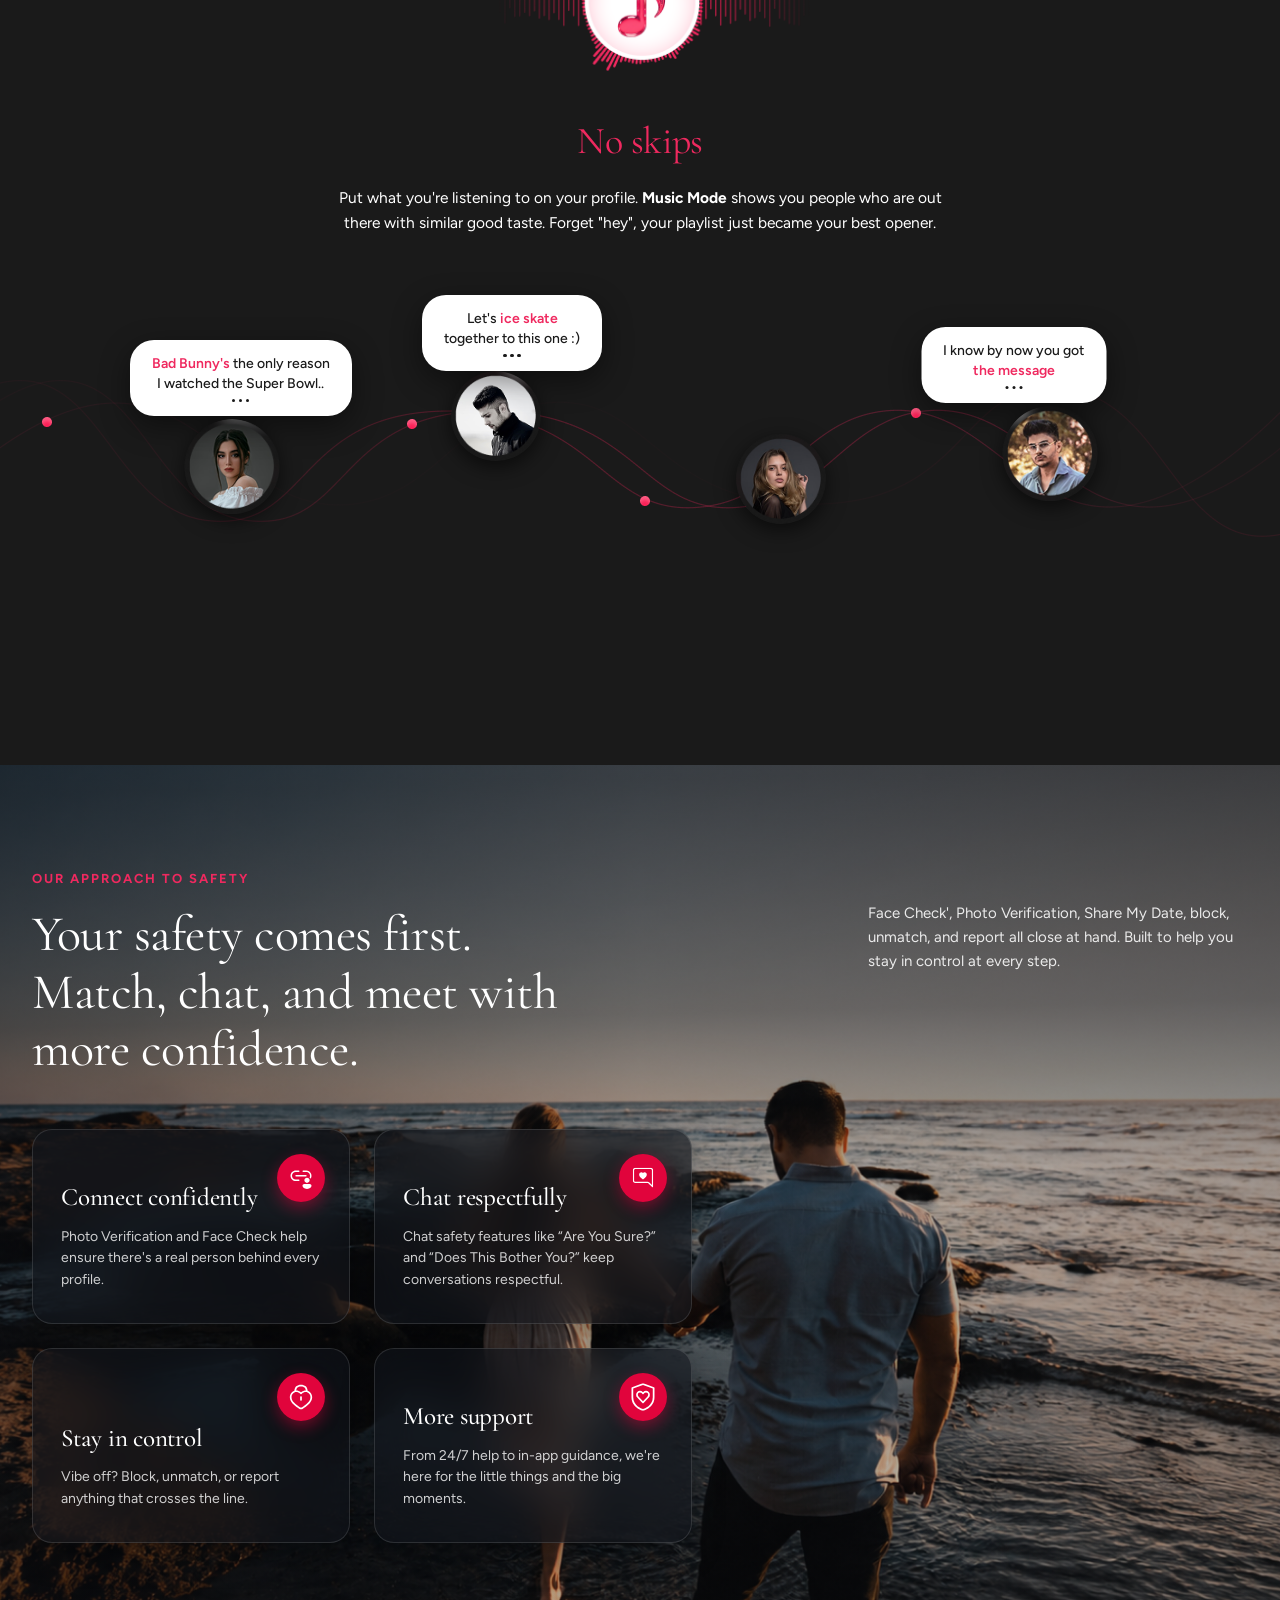
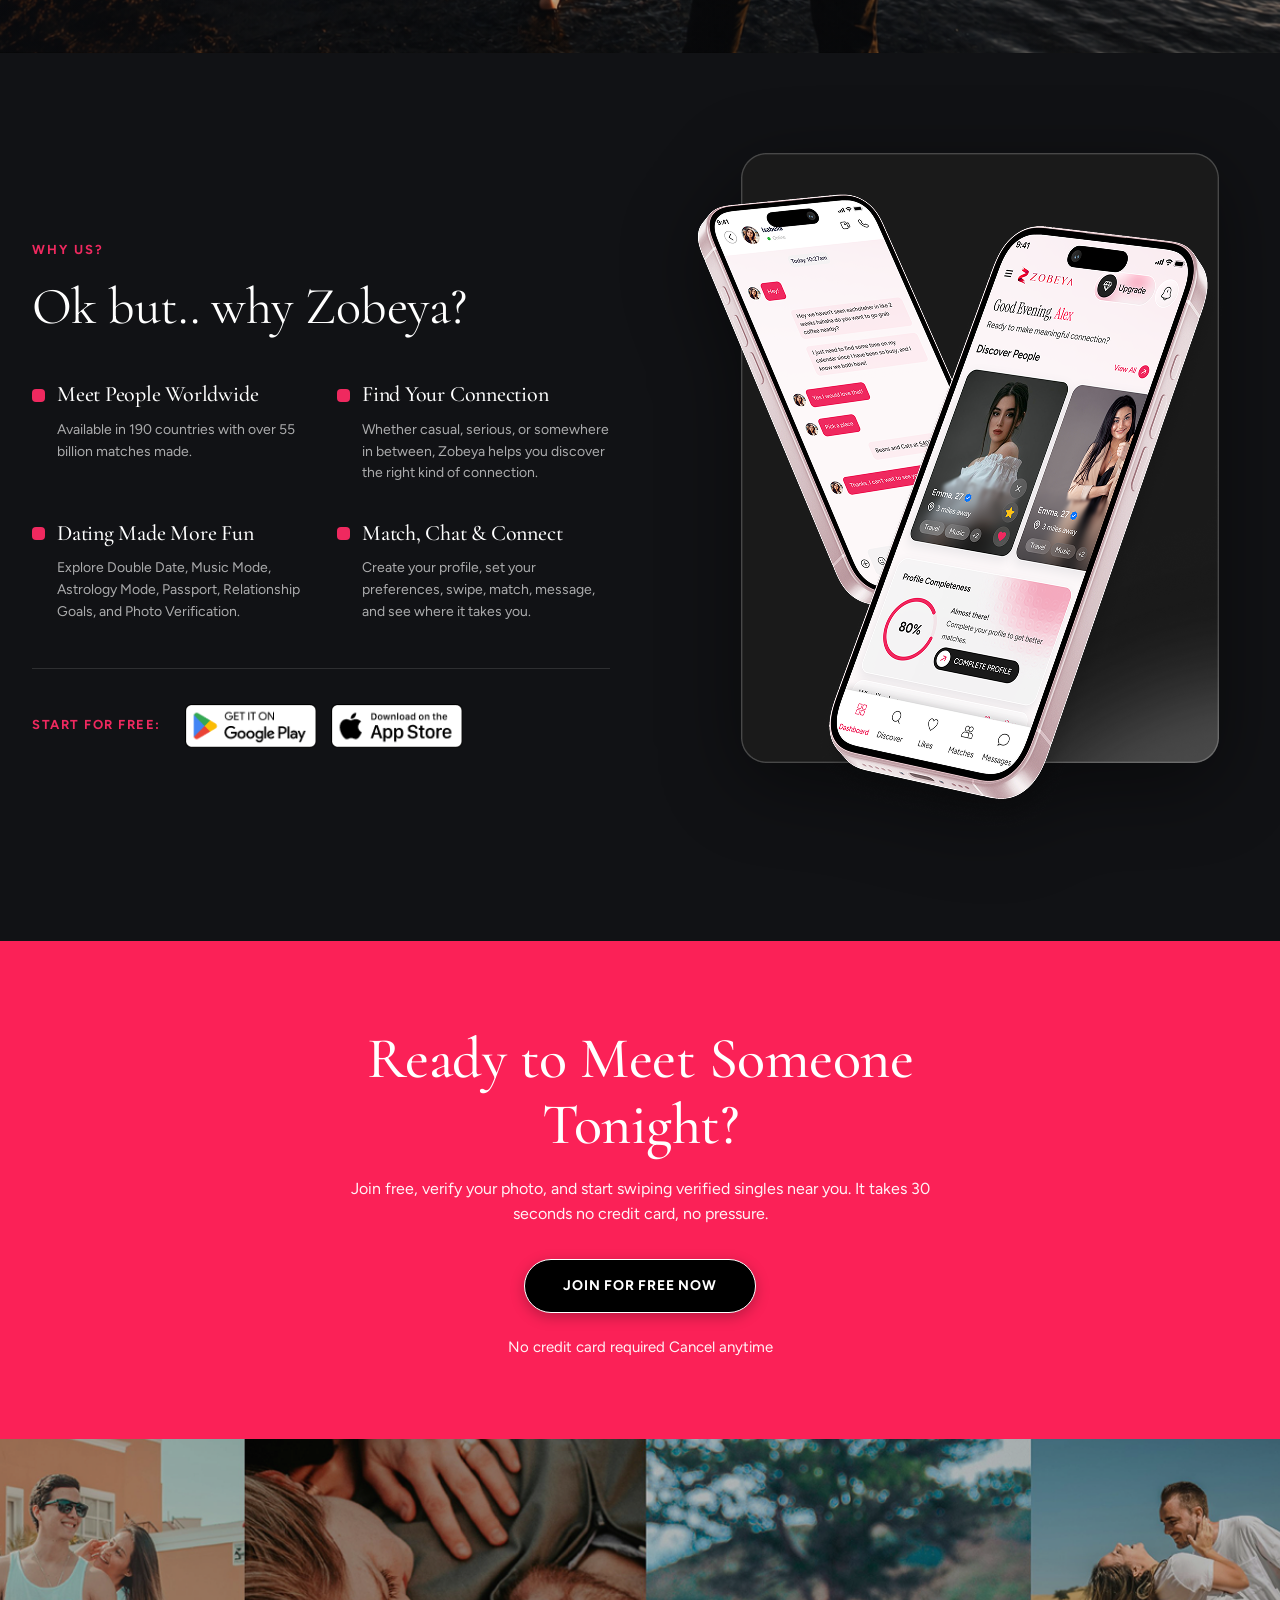
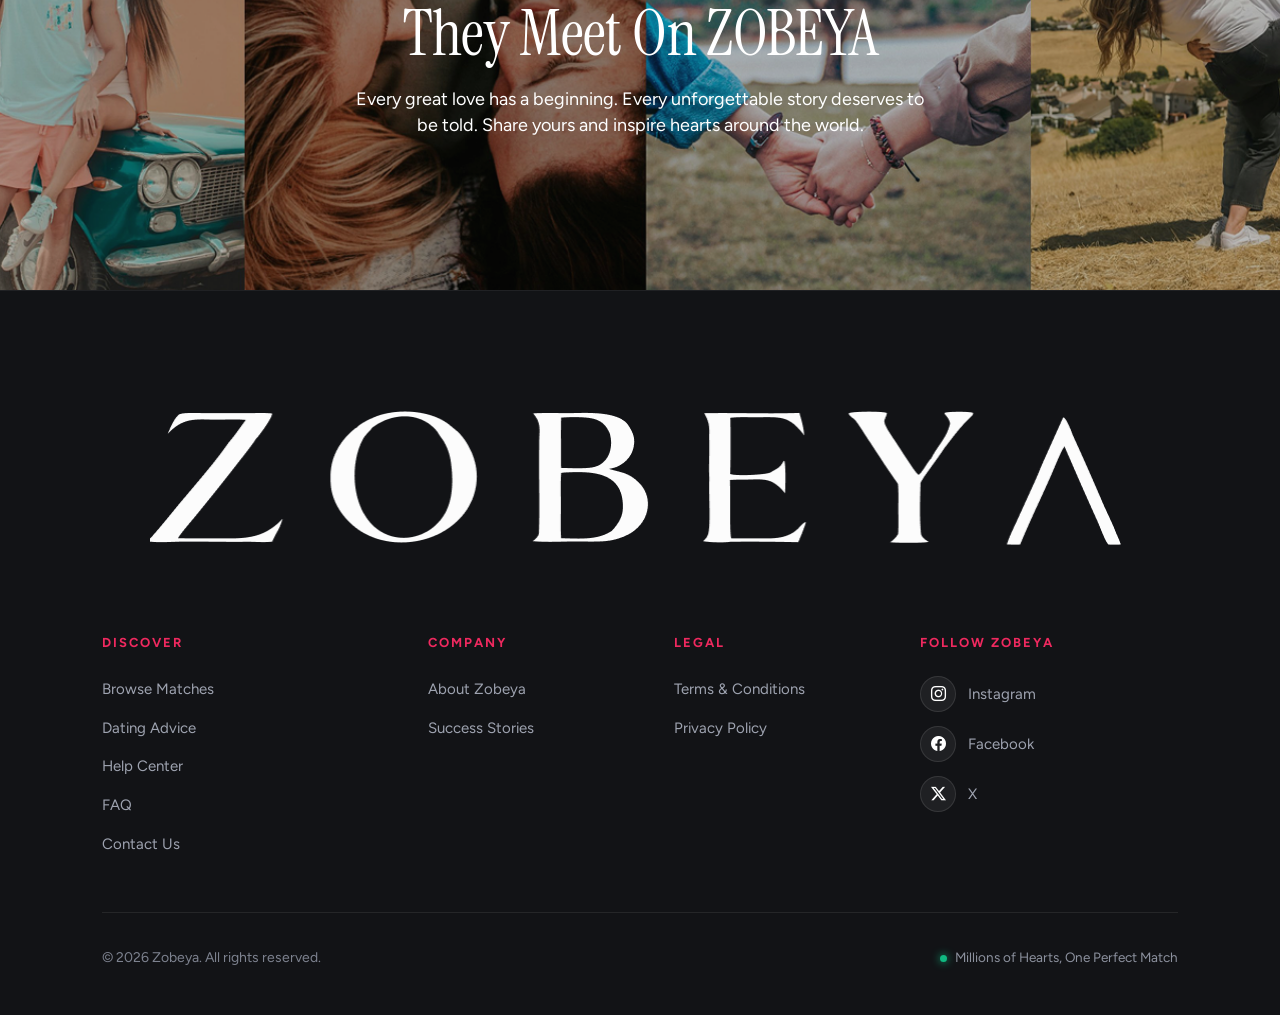
==== commit 1a60589f: "index footer update" ====
--- a/index.html
+++ b/index.html
@@ -735,26 +735,77 @@
             </div>
         </section>
 
-        <footer class="footer">
-            <img class="footer__logo" src="assets/images/footer.png" alt="Zobeya">
-            <div class="footer__bottom">
-                <nav class="footer__links">
-                    <a href="#home">Home</a>
-                    <a href="#process">Browse Match</a>
-                    <a href="profile.html">Profile</a>
-                    <a href="messages.html">Messages</a>
-                </nav>
-                <div class="footer__social">
-                    <div>
-                        <a href="#" aria-label="Instagram"><i class="bi bi-instagram"></i></a>
-                        <a href="#" aria-label="Facebook"><i class="bi bi-facebook"></i></a>
-                        <a href="#" aria-label="X"><i class="bi bi-twitter-x"></i></a>
-                        <a href="#" aria-label="Favorites"><i class="bi bi-heart"></i></a>
-                    </div>
-                    <p>Follow Us</p>
-                </div>
-                <p class="copyright">Copyright&copy; <span id="currentYear">2025</span> Zobeya.<br>All right reserved.
-                </p>
+        <footer class="footer footer--zobeya">
+            <div class="footer__inner">
+                <img class="footer__logo" src="assets/images/footer.png" alt="Zobeya">
+
+                <div class="footer__grid">
+                    <!-- Column 1: DISCOVER -->
+                    <div class="footer__col">
+                        <h4 class="footer__heading">DISCOVER</h4>
+                        <ul class="footer__nav-list">
+                            <li><a href="dashboard.html">Browse Matches</a></li>
+                            <!-- <li><a href="register.html">Serious Relationships</a></li>
+                            <li><a href="register.html">Casual Dating</a></li> -->
+                            <li><a href="dating-advice.html">Dating Advice</a></li>
+                            <li><a href="help.html">Help Center</a></li>
+                            <li><a href="dating-advice.html#faq">FAQ</a></li>
+                            <li><a href="help.html">Contact Us</a></li>
+                        </ul>
+                    </div>
+
+                    <!-- Column 2: COMPANY -->
+                    <div class="footer__col">
+                        <h4 class="footer__heading">COMPANY</h4>
+                        <ul class="footer__nav-list">
+                            <li><a href="#why-zobeya">About Zobeya</a></li>
+                            <li><a href="stories.html">Success Stories</a></li>
+                        </ul>
+                    </div>
+
+                    <!-- Column 3: LEGAL -->
+                    <div class="footer__col">
+                        <h4 class="footer__heading">LEGAL</h4>
+                        <ul class="footer__nav-list">
+                            <li><a href="terms.html">Terms &amp; Conditions</a></li>
+                            <li><a href="terms.html">Privacy Policy</a></li>
+                        </ul>
+                    </div>
+
+                    <!-- Column 4: FOLLOW ZOBEYA -->
+                    <div class="footer__col footer__col--social">
+                        <h4 class="footer__heading">FOLLOW ZOBEYA</h4>
+                        <ul class="footer__social-list">
+                            <li>
+                                <a href="https://instagram.com" target="_blank" rel="noopener noreferrer">
+                                    <span class="footer__social-icon"><i class="bi bi-instagram"></i></span>
+                                    <span>Instagram</span>
+                                </a>
+                            </li>
+                            <li>
+                                <a href="https://facebook.com" target="_blank" rel="noopener noreferrer">
+                                    <span class="footer__social-icon"><i class="bi bi-facebook"></i></span>
+                                    <span>Facebook</span>
+                                </a>
+                            </li>
+                            <li>
+                                <a href="https://x.com" target="_blank" rel="noopener noreferrer">
+                                    <span class="footer__social-icon"><i class="bi bi-twitter-x"></i></span>
+                                    <span>X</span>
+                                </a>
+                            </li>
+                        </ul>
+                    </div>
+                </div>
+
+                <!-- Footer Bottom Bar -->
+                <div class="footer__bottom-bar">
+                    <p class="copyright">&copy; <span id="currentYear">2026</span> Zobeya. All rights reserved.</p>
+                    <div class="footer__badge">
+                        <span class="badge-dot"></span>
+                        Millions of Hearts, One Perfect Match
+                    </div>
+                </div>
             </div>
         </footer>
     </main>
--- a/assets/css/style.css
+++ b/assets/css/style.css
@@ -2694,6 +2694,196 @@
   height: 42px;
   background: rgba(255, 255, 255, 0.08);
 }
+
+/* ==========================================================================
+   Enhanced Multi-Column Footer (index.html)
+   ========================================================================== */
+.footer--zobeya {
+  padding: 85px 8% 44px;
+  background-color: #121316;
+  border-top: 1px solid rgba(255, 255, 255, 0.06);
+}
+
+.footer--zobeya .footer__inner {
+  max-width: 1220px;
+  margin: 0 auto;
+  width: 100%;
+}
+
+.footer--zobeya .footer__logo {
+  display: block;
+  width: min(980px, 100%);
+  max-width: 980px;
+  height: auto;
+  margin: 0 auto 64px;
+  opacity: 0.95;
+  transition: opacity 0.3s ease;
+}
+
+.footer--zobeya .footer__logo:hover {
+  opacity: 1;
+}
+
+.footer__grid {
+  display: grid;
+  grid-template-columns: 1.4fr 1fr 1fr 1.3fr;
+  gap: 48px;
+  padding-bottom: 56px;
+}
+
+.footer__col {
+  display: flex;
+  flex-direction: column;
+}
+
+.footer__heading {
+  font-family: var(--font-body, 'Figtree', sans-serif);
+  font-size: 13px;
+  font-weight: 700;
+  letter-spacing: 2px;
+  text-transform: uppercase;
+  color: #ef295f;
+  margin: 0 0 22px 0;
+}
+
+.footer__nav-list {
+  list-style: none;
+  padding: 0;
+  margin: 0;
+  display: flex;
+  flex-direction: column;
+  gap: 13px;
+}
+
+.footer__nav-list li a {
+  font-family: var(--font-body, 'Figtree', sans-serif);
+  font-size: 15px;
+  color: #9ea3b0;
+  text-decoration: none;
+  transition: color 0.22s ease, transform 0.22s ease;
+  display: inline-block;
+}
+
+.footer__nav-list li a:hover {
+  color: #ffffff;
+  transform: translateX(4px);
+}
+
+.footer__social-list {
+  list-style: none;
+  padding: 0;
+  margin: 0;
+  display: flex;
+  flex-direction: column;
+  gap: 14px;
+}
+
+.footer__social-list li a {
+  display: inline-flex;
+  align-items: center;
+  gap: 12px;
+  font-family: var(--font-body, 'Figtree', sans-serif);
+  font-size: 15px;
+  color: #9ea3b0;
+  text-decoration: none;
+  transition: color 0.25s ease, transform 0.25s ease;
+}
+
+.footer__social-icon {
+  width: 36px;
+  height: 36px;
+  border-radius: 50%;
+  background: rgba(255, 255, 255, 0.06);
+  border: 1px solid rgba(255, 255, 255, 0.1);
+  display: flex;
+  align-items: center;
+  justify-content: center;
+  font-size: 15px;
+  color: #ffffff;
+  transition: background-color 0.25s ease, border-color 0.25s ease, transform 0.25s ease;
+  flex-shrink: 0;
+}
+
+.footer__social-list li a:hover {
+  color: #ffffff;
+  transform: translateX(4px);
+}
+
+.footer__social-list li a:hover .footer__social-icon {
+  background-color: #ef295f;
+  border-color: #ef295f;
+  transform: scale(1.08);
+}
+
+.footer__bottom-bar {
+  display: flex;
+  align-items: center;
+  justify-content: space-between;
+  padding-top: 32px;
+  border-top: 1px solid rgba(255, 255, 255, 0.08);
+  flex-wrap: wrap;
+  gap: 16px;
+}
+
+.footer__bottom-bar .copyright {
+  font-family: var(--font-body, 'Figtree', sans-serif);
+  font-size: 14px;
+  color: #7d828f;
+  margin: 0;
+}
+
+.footer__badge {
+  display: inline-flex;
+  align-items: center;
+  gap: 8px;
+  font-family: var(--font-body, 'Figtree', sans-serif);
+  font-size: 13.5px;
+  color: #8c919e;
+}
+
+.badge-dot {
+  width: 7px;
+  height: 7px;
+  border-radius: 50%;
+  background-color: #10b981;
+  box-shadow: 0 0 8px #10b981;
+}
+
+@media (max-width: 1024px) {
+  .footer__grid {
+    grid-template-columns: repeat(2, 1fr);
+    gap: 40px;
+  }
+}
+
+@media (max-width: 640px) {
+  .footer--zobeya {
+    padding: 60px 18px 32px;
+  }
+
+  .footer--zobeya .footer__logo {
+    margin-bottom: 42px;
+  }
+
+  .footer__grid {
+    grid-template-columns: 1fr;
+    gap: 32px;
+    padding-bottom: 36px;
+  }
+
+  .footer__heading {
+    margin-bottom: 16px;
+    font-size: 12.5px;
+  }
+
+  .footer__bottom-bar {
+    flex-direction: column;
+    align-items: flex-start;
+    gap: 12px;
+    padding-top: 24px;
+  }
+}
+
 
 /* Landing page micro interactions kept close to the Figma layout */
 .nav-shell .nav-links a {
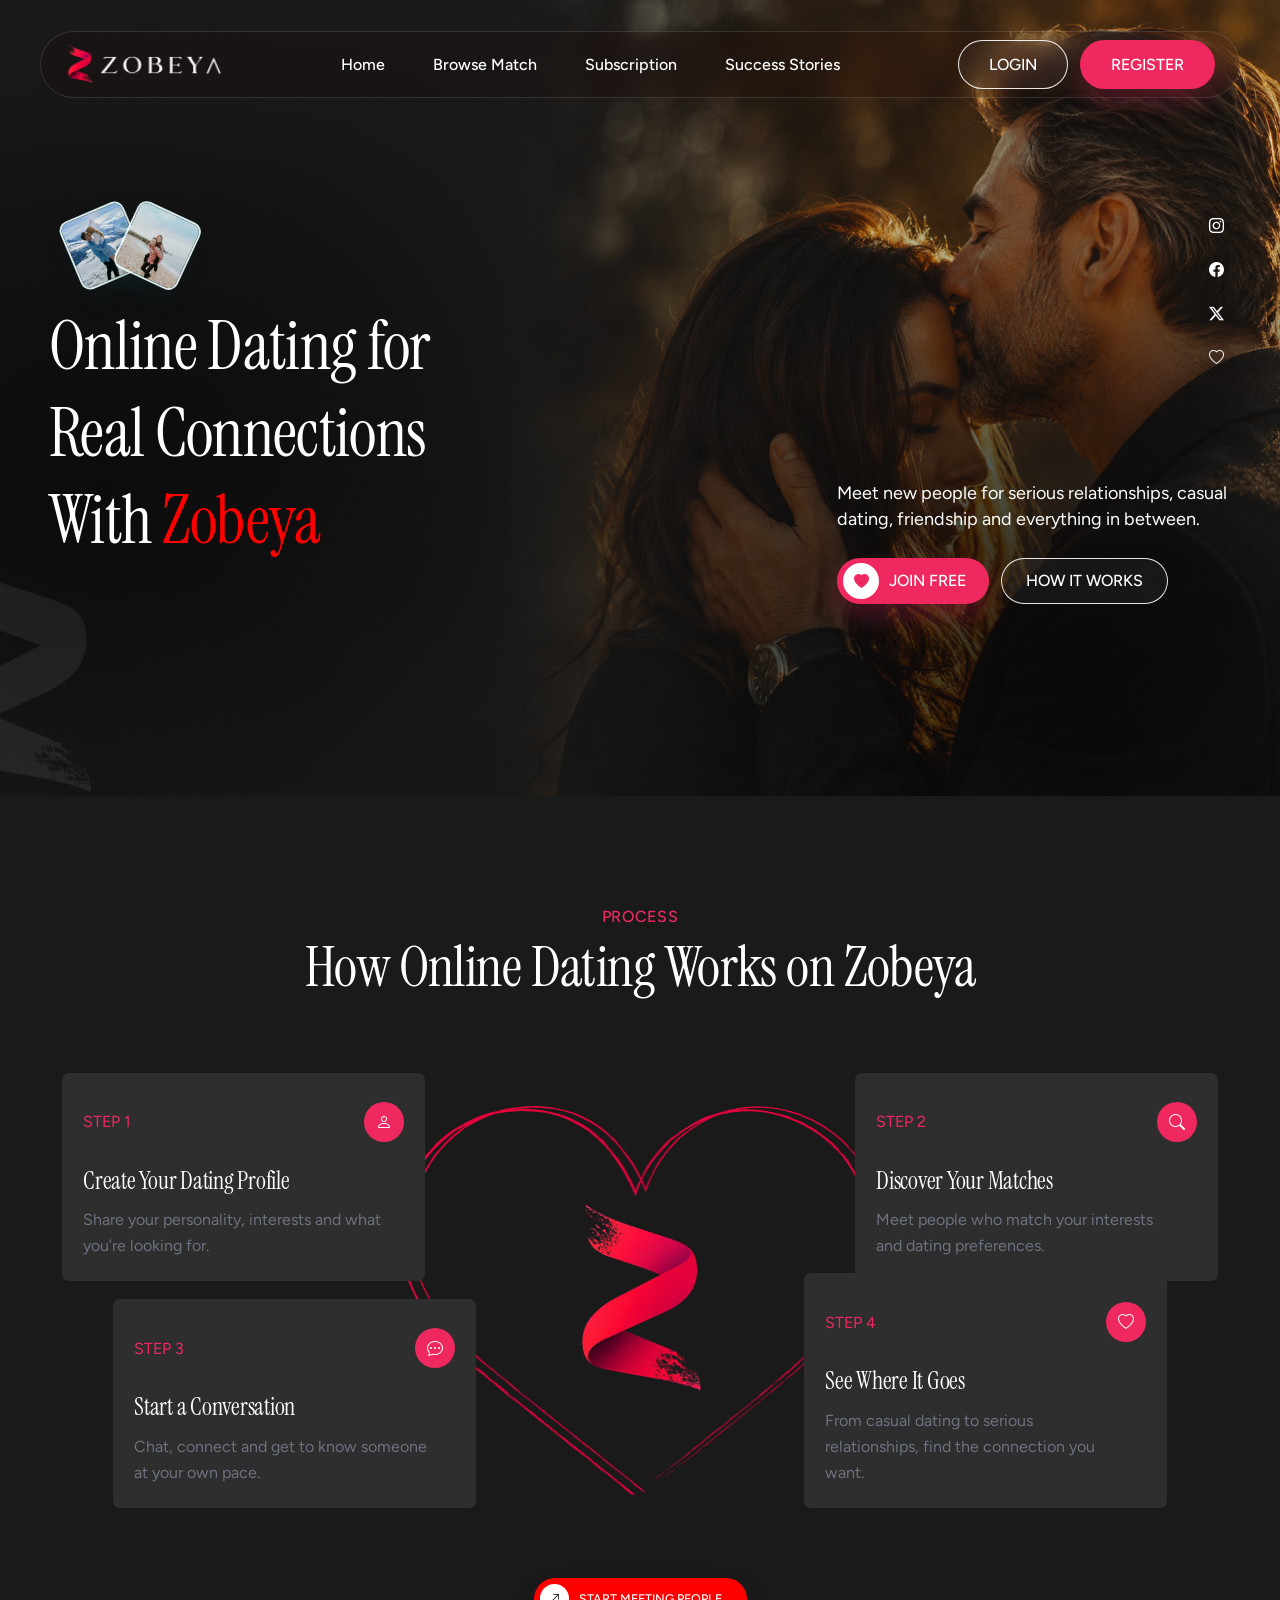
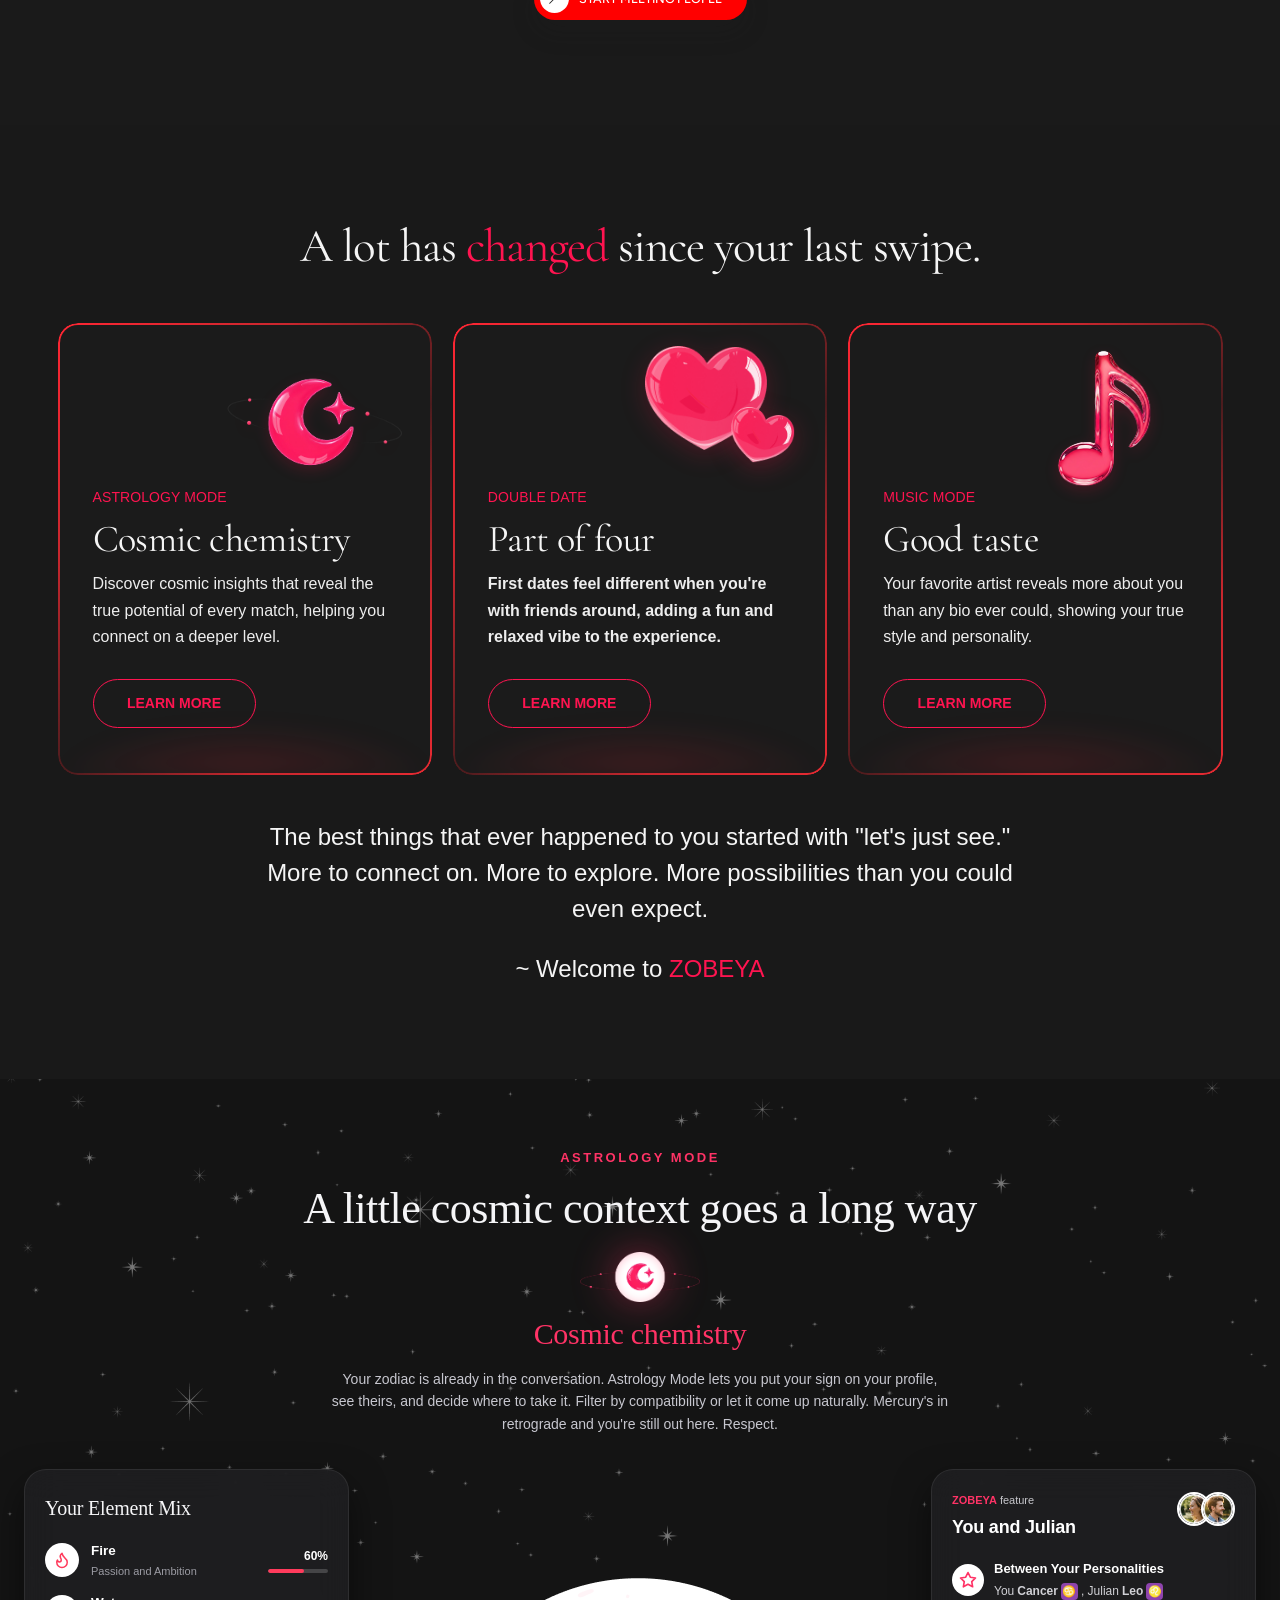
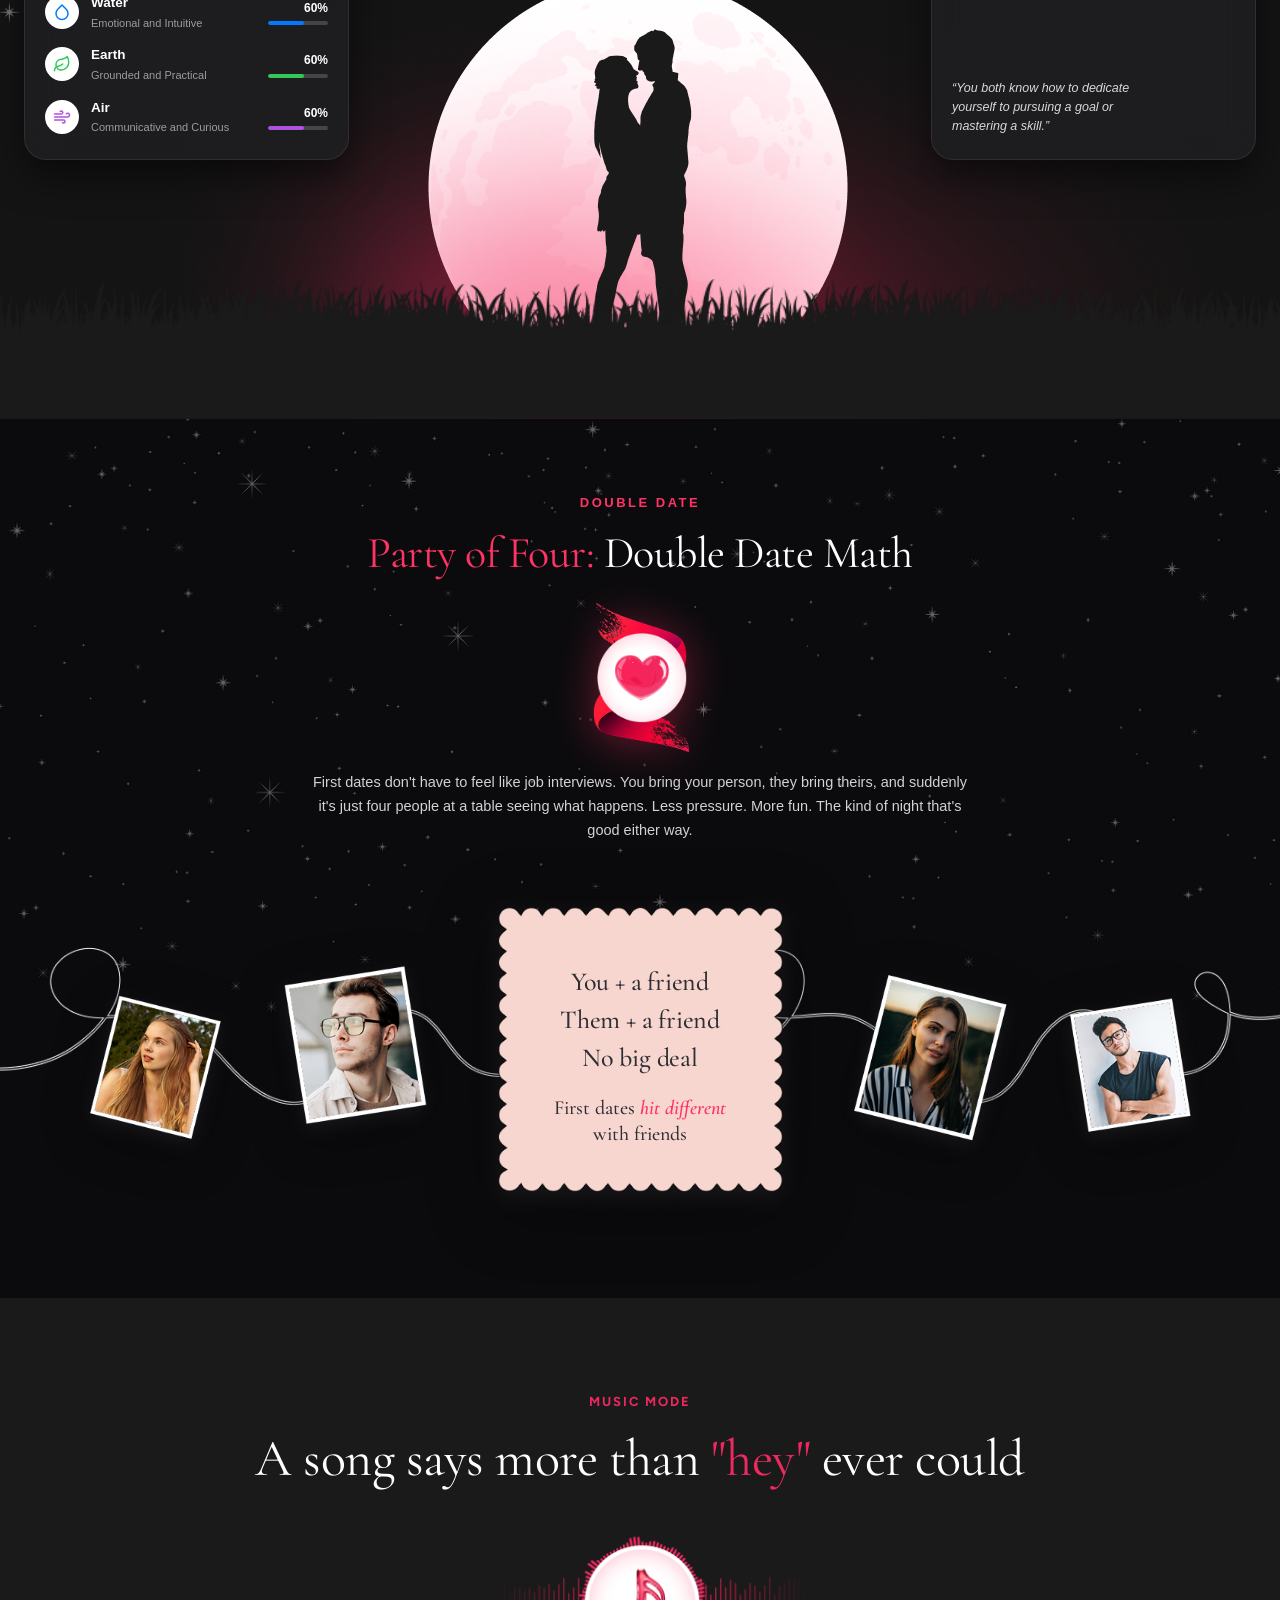
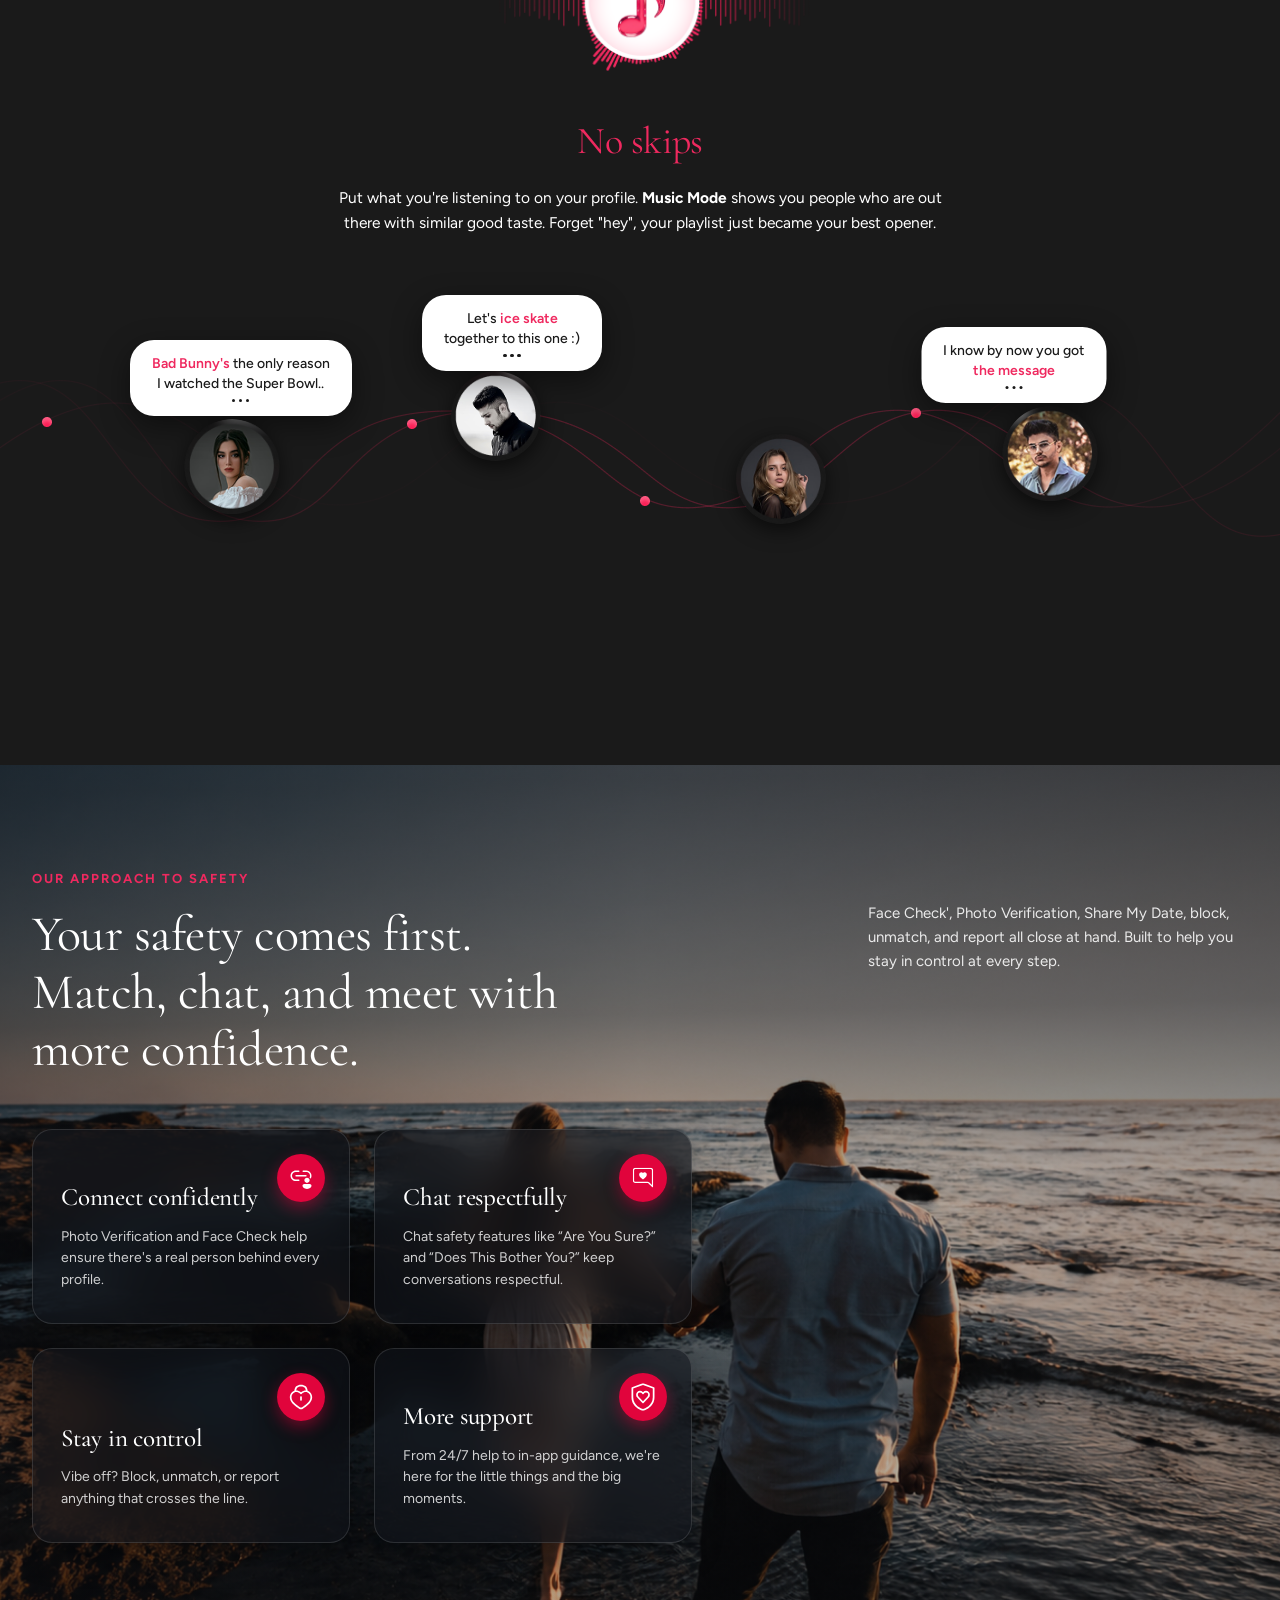
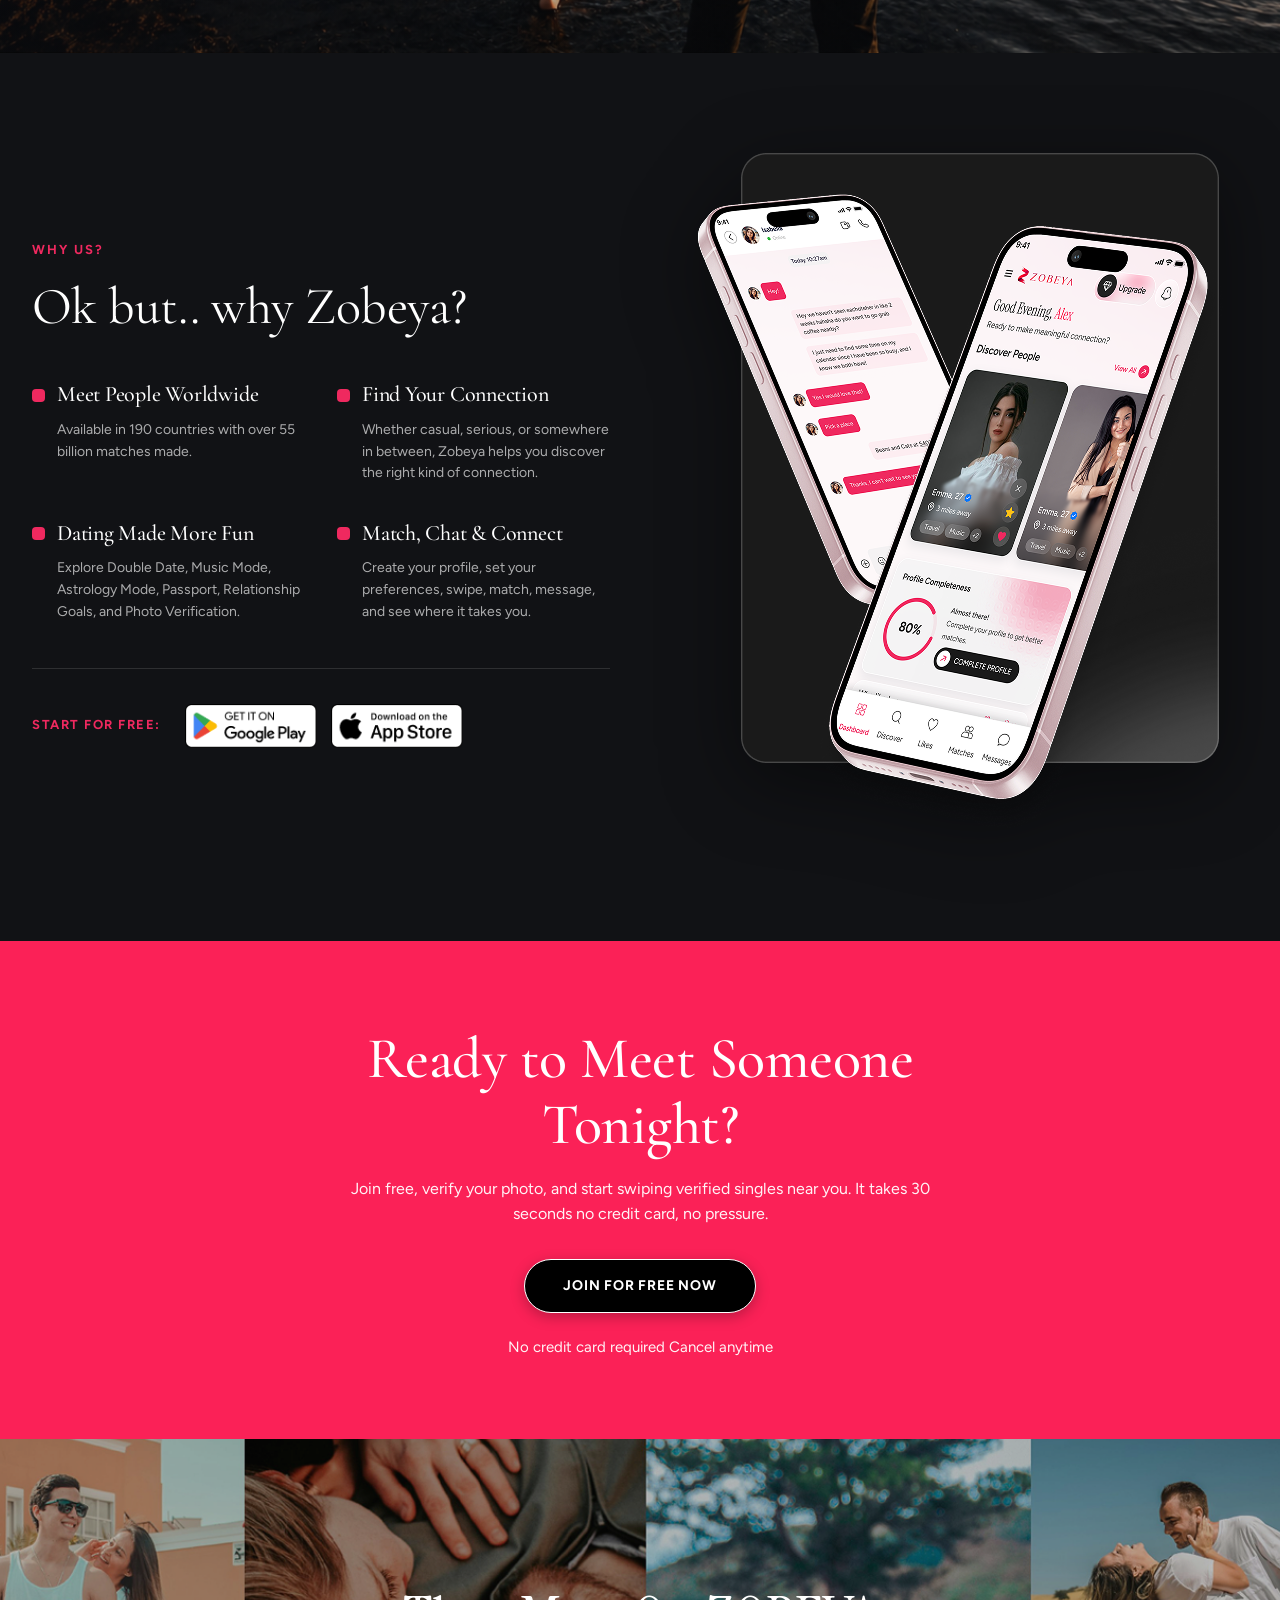
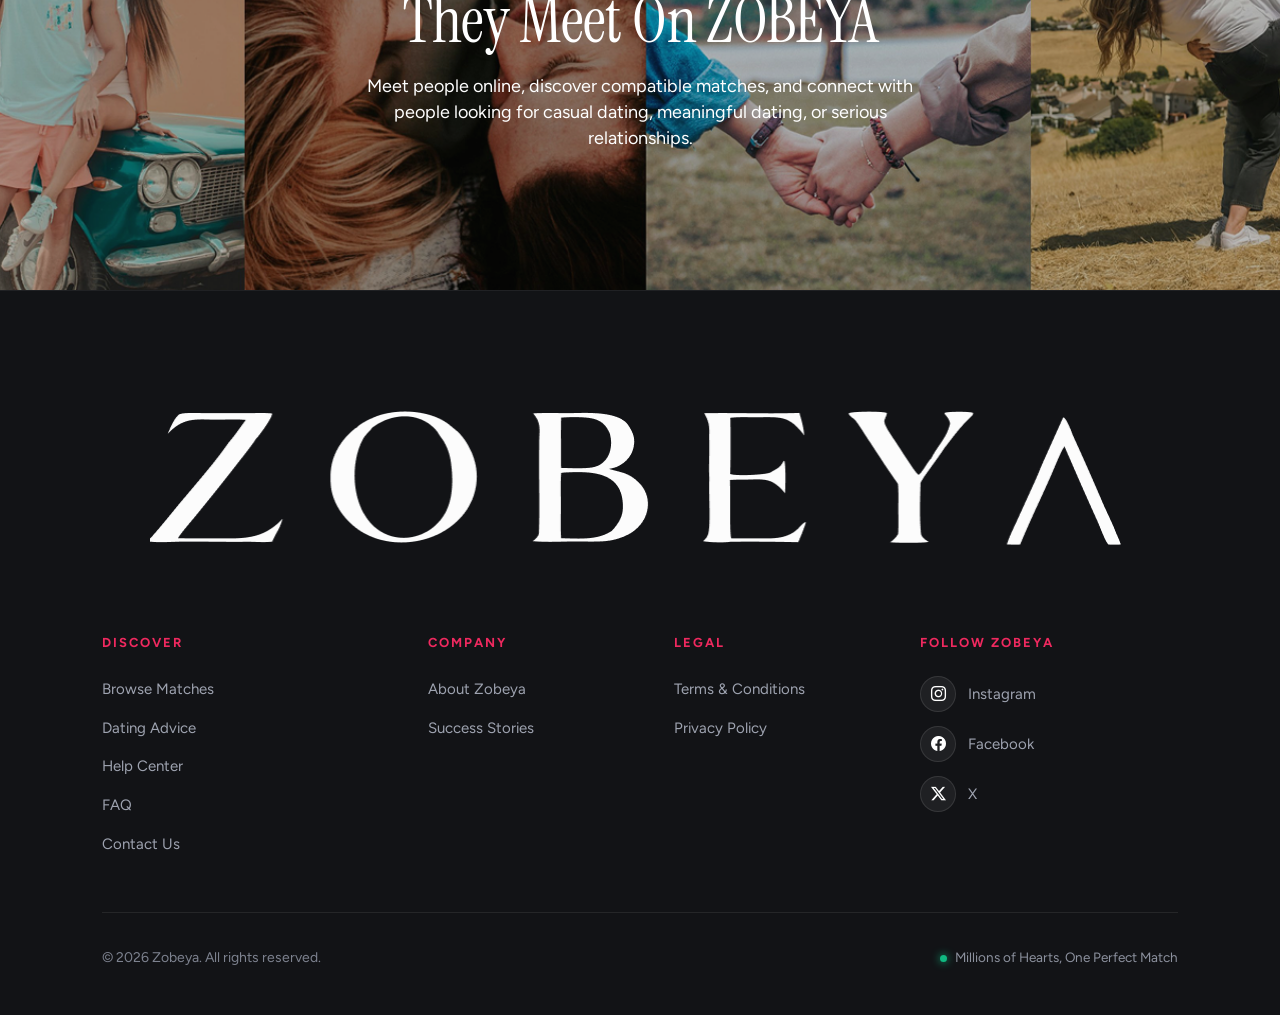
==== commit 795e3706: "update link" ====
--- a/index.html
+++ b/index.html
@@ -53,19 +53,18 @@
             </div>
 
             <div class="hero__copy">
-                <h1>Find Your,<br class="hero__br--desktop"> Perfect<br class="hero__br--mobile"> Match<br
+                <h1>Online Dating for <br class="hero__br--desktop"> Real Connections<br class="hero__br--mobile"> <br
                         class="hero__br--desktop"> With <span style="color: red;">Zobeya</span></h1>
             </div>
 
             <div class="hero__intro">
-                <p>Every great love story starts with a single hello. Connect with genuine people and create something
-                    extraordinary. Find someone who truly understands you.</p>
+                <p>Meet new people for serious relationships, casual dating, friendship and everything in between.</p>
                 <div class="hero__buttons">
                     <a class="btn btn--pink btn--icon" href="register.html">
                         <span><i class="bi bi-heart-fill"></i></span>
                         Join Free
                     </a>
-                    <a class="btn btn--ghost" href="#process">Learn More</a>
+                    <a class="btn btn--ghost" href="#process">HOW IT WORKS</a>
                 </div>
             </div>
 
@@ -80,7 +79,7 @@
         <section class="process" id="process">
             <div class="section-title">
                 <p>Process</p>
-                <h2>How it works</h2>
+                <h2>How Online Dating Works on Zobeya</h2>
             </div>
 
             <div class="process-map">
@@ -92,8 +91,8 @@
                         <span>Step 1</span>
                         <i class="bi bi-person"></i>
                     </div>
-                    <h3>Create Your Identity</h3>
-                    <p>Craft a profile that reflects your personality, interests, and lifestyle.</p>
+                    <h3>Create Your Dating Profile</h3>
+                    <p>Share your personality, interests and what you’re looking for.</p>
                 </article>
 
                 <article class="step-card step-card--two">
@@ -101,8 +100,8 @@
                         <span>Step 2</span>
                         <i class="bi bi-search"></i>
                     </div>
-                    <h3>Discover Meaningful Matches</h3>
-                    <p>Explore compatible profiles selected to match your preferences.</p>
+                    <h3>Discover Your Matches</h3>
+                    <p>Meet people who match your interests and dating preferences.</p>
                 </article>
 
                 <article class="step-card step-card--three">
@@ -110,8 +109,8 @@
                         <span>Step 3</span>
                         <i class="bi bi-chat-dots"></i>
                     </div>
-                    <h3>Build Genuine Connections</h3>
-                    <p>Start conversations in a safe, respectful, and welcoming space.</p>
+                    <h3>Start a Conversation</h3>
+                    <p>Chat, connect and get to know someone at your own pace.</p>
                 </article>
 
                 <article class="step-card step-card--four">
@@ -119,8 +118,8 @@
                         <span>Step 4</span>
                         <i class="bi bi-heart"></i>
                     </div>
-                    <h3>Create Lasting Memories</h3>
-                    <p>Turn meaningful conversations into unforgettable real-life moments.</p>
+                    <h3>See Where It Goes</h3>
+                    <p>From casual dating to serious relationships, find the connection you want.</p>
                 </article>
             </div>
 
@@ -160,7 +159,7 @@
                                 you connect on a deeper level.
                             </p>
 
-                            <a href="#" class="zobeya-learn-btn">
+                            <a href="#astrology-mode " class="zobeya-learn-btn">
                                 LEARN MORE
                             </a>
 
@@ -190,7 +189,7 @@
                                 relaxed vibe to the experience.
                             </p>
 
-                            <a href="#" class="zobeya-learn-btn">
+                            <a href="#double-date " class="zobeya-learn-btn">
                                 LEARN MORE
                             </a>
 
@@ -219,7 +218,7 @@
                                 your true style and personality.
                             </p>
 
-                            <a href="#" class="zobeya-learn-btn">
+                            <a href="#music-mode" class="zobeya-learn-btn">
                                 LEARN MORE
                             </a>
 
@@ -253,7 +252,7 @@
 
         <!-- ================= COSMIC SECTION START ================= -->
 
-        <section class="cosmic-section">
+        <section class="cosmic-section" id="astrology-mode ">
             <div class="cosmic-container">
 
                 <!-- Top Header Area -->
@@ -730,8 +729,8 @@
             <div class="story-banner__image story-banner__image--four"></div>
             <div class="story-banner__content">
                 <h2>They Meet On ZOBEYA</h2>
-                <p>Every great love has a beginning. Every unforgettable story deserves to be told. Share yours and
-                    inspire hearts around the world.</p>
+                <p>Meet people online, discover compatible matches, and connect with people looking for casual dating,
+                    meaningful dating, or serious relationships.</p>
             </div>
         </section>
 
